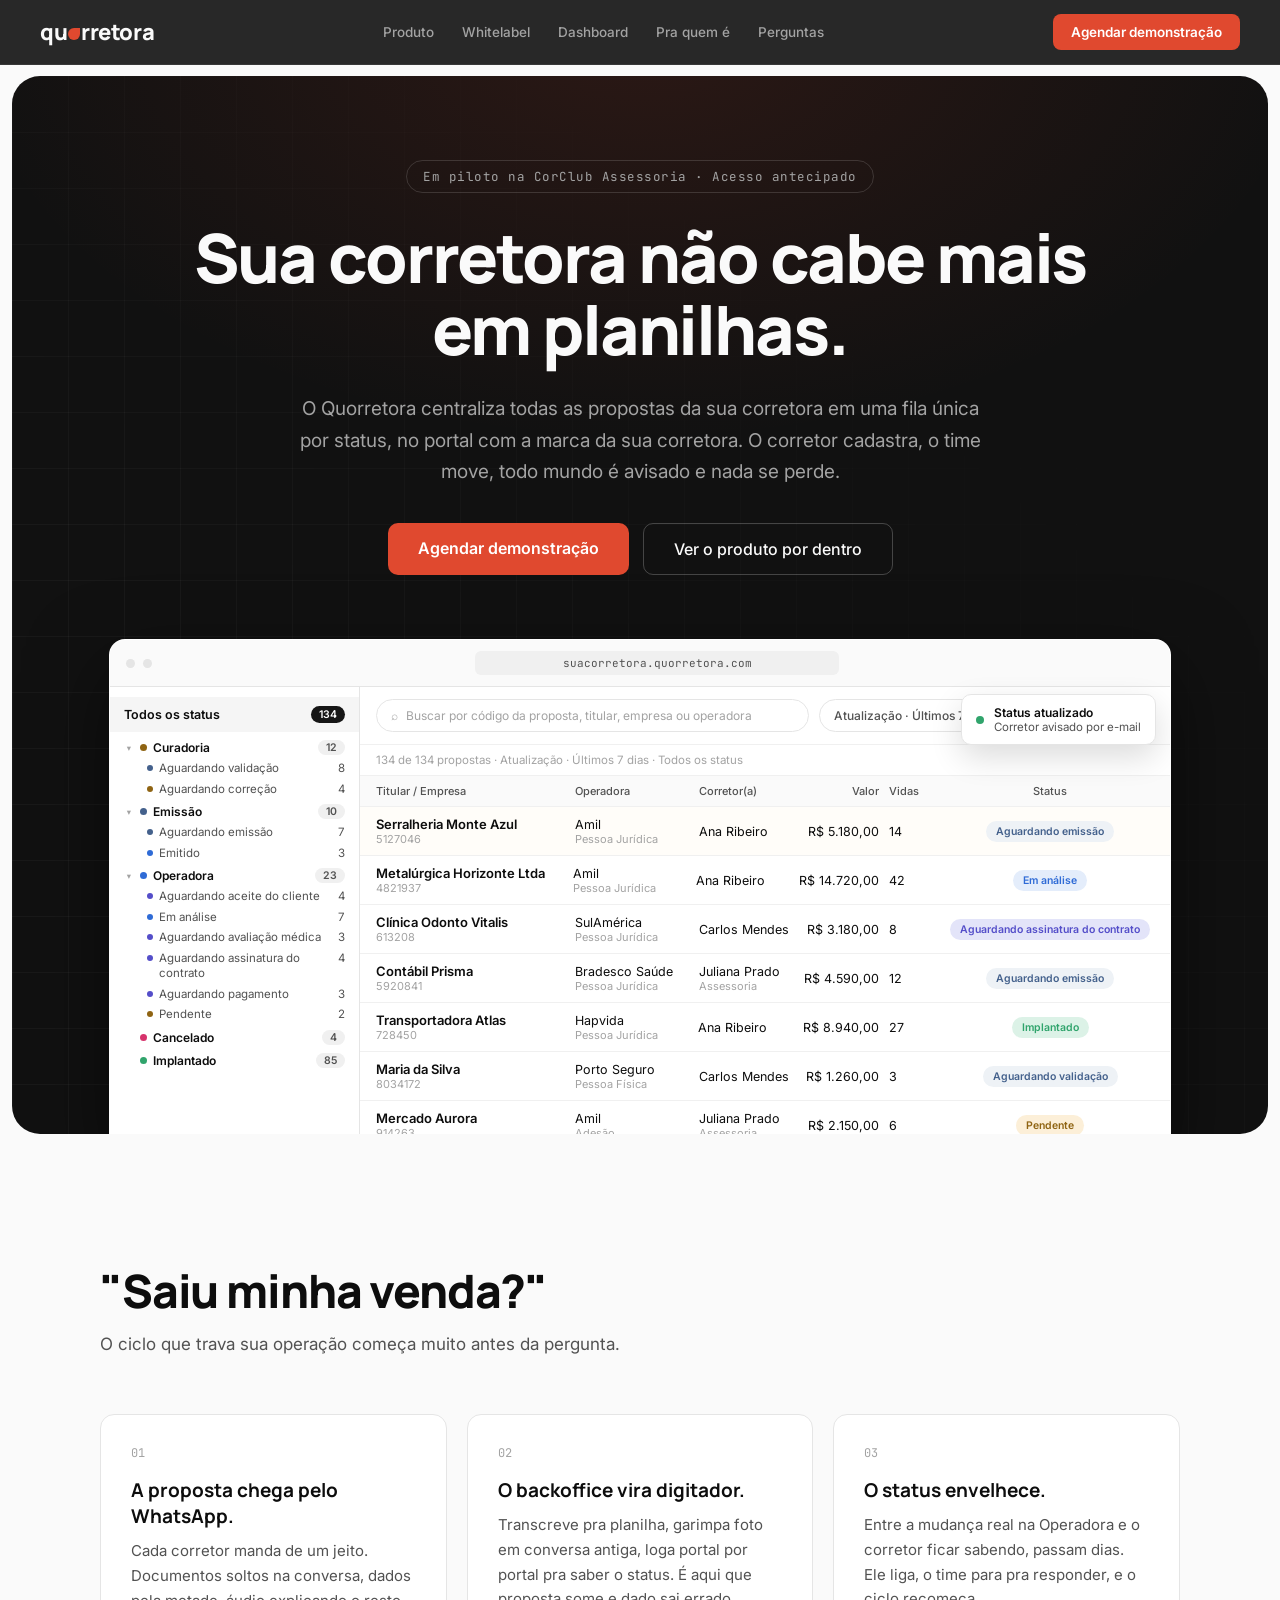
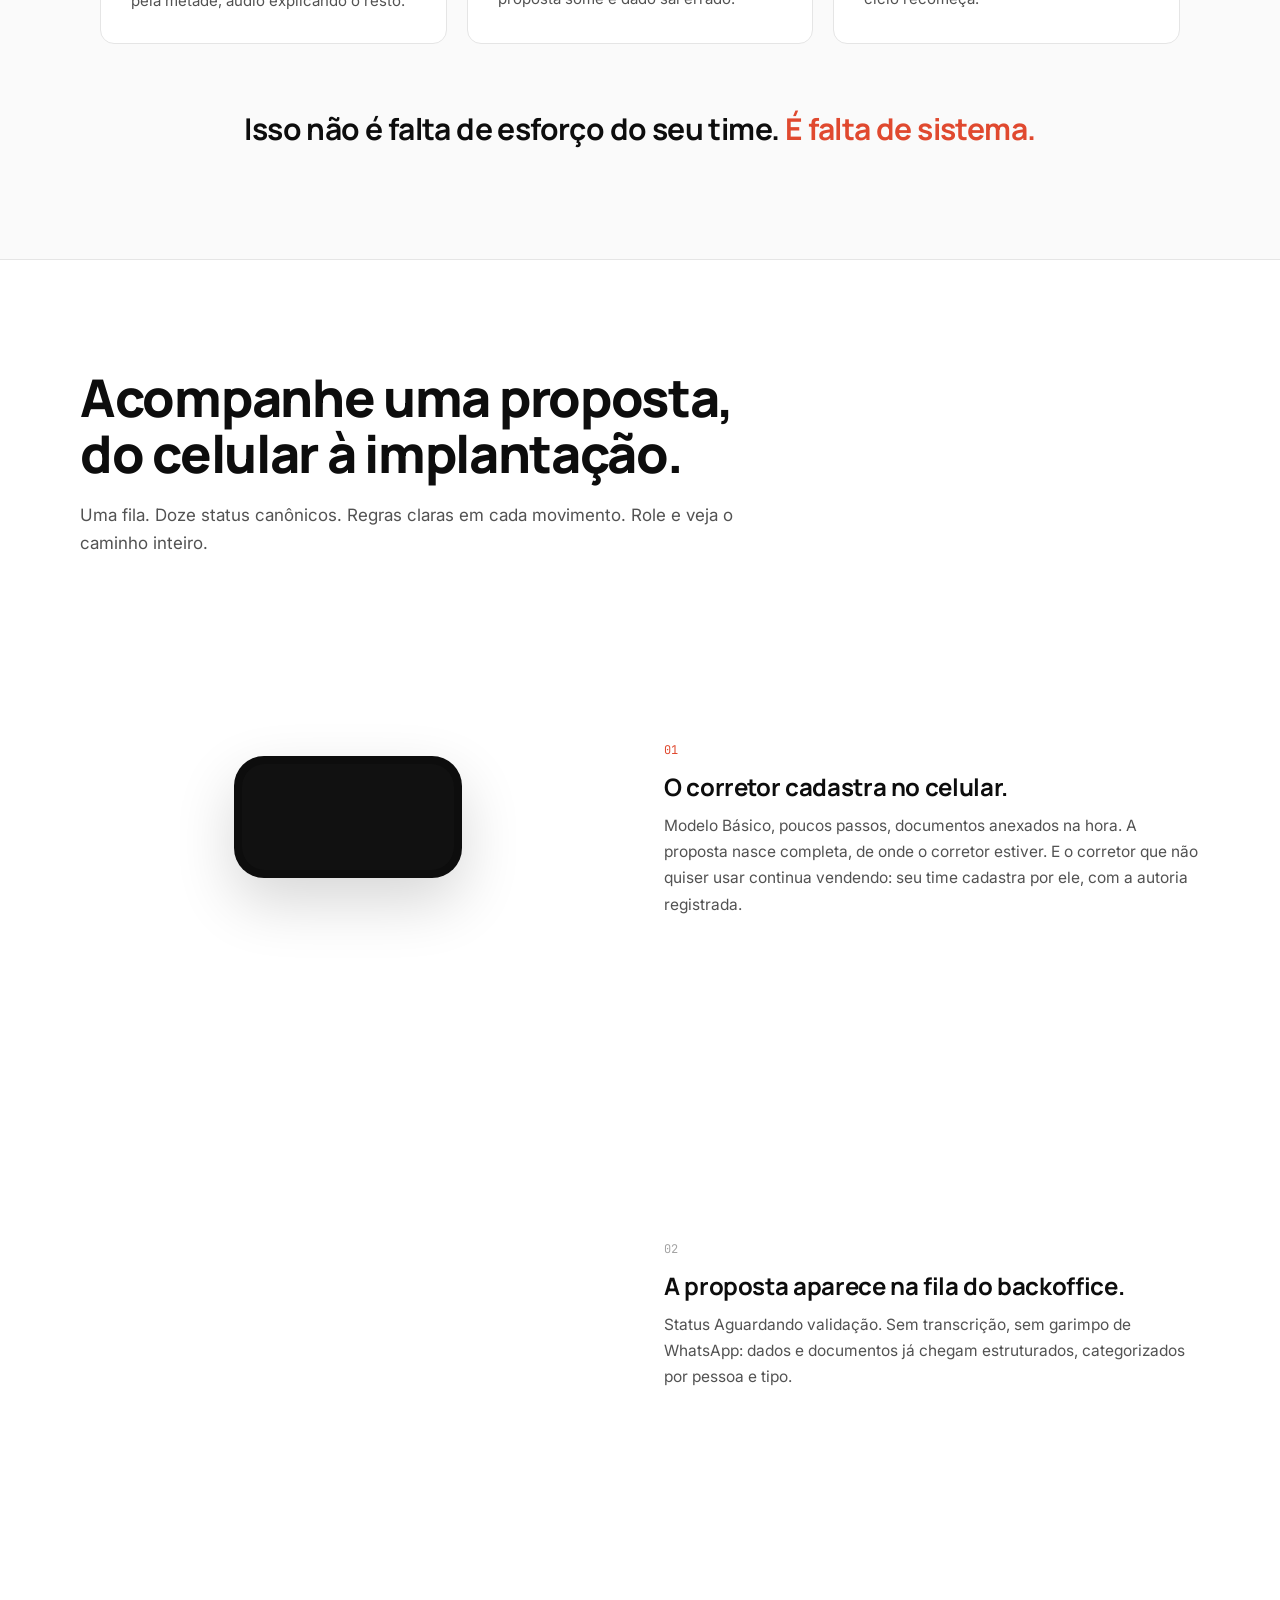
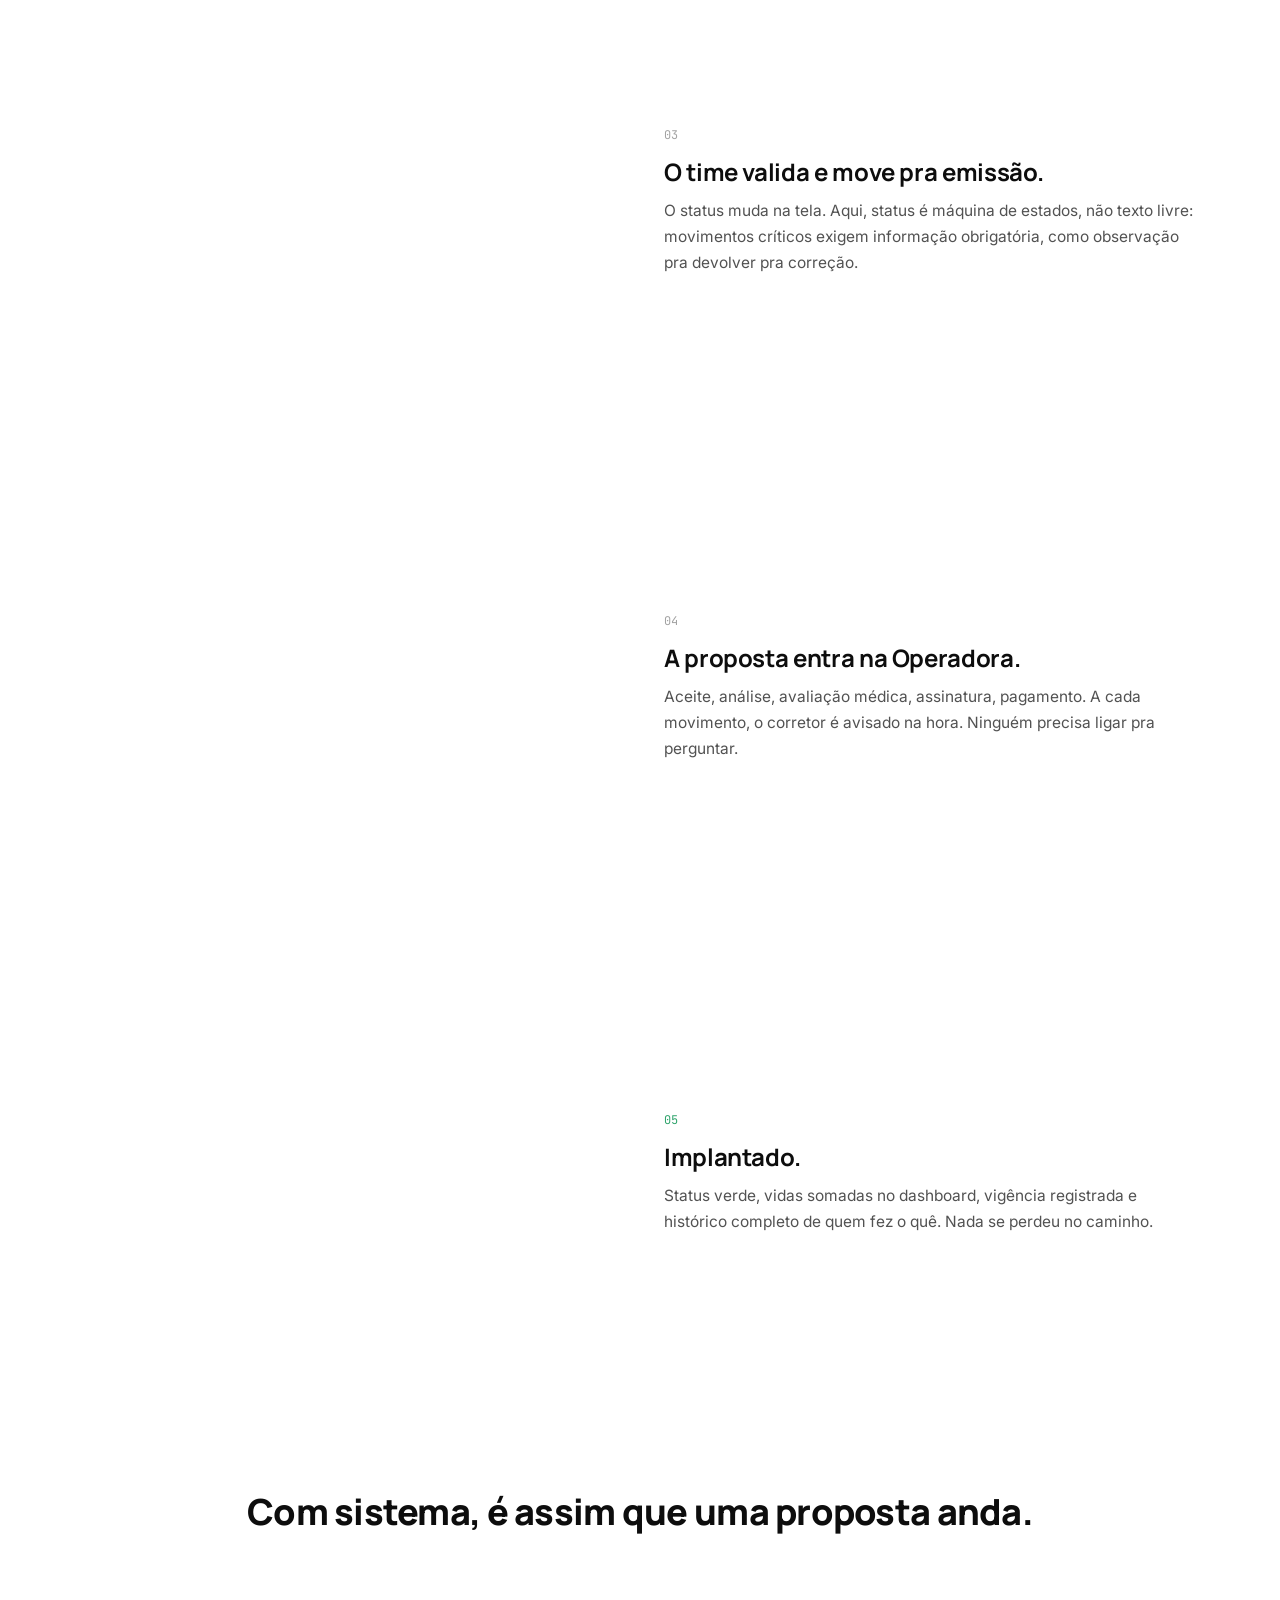
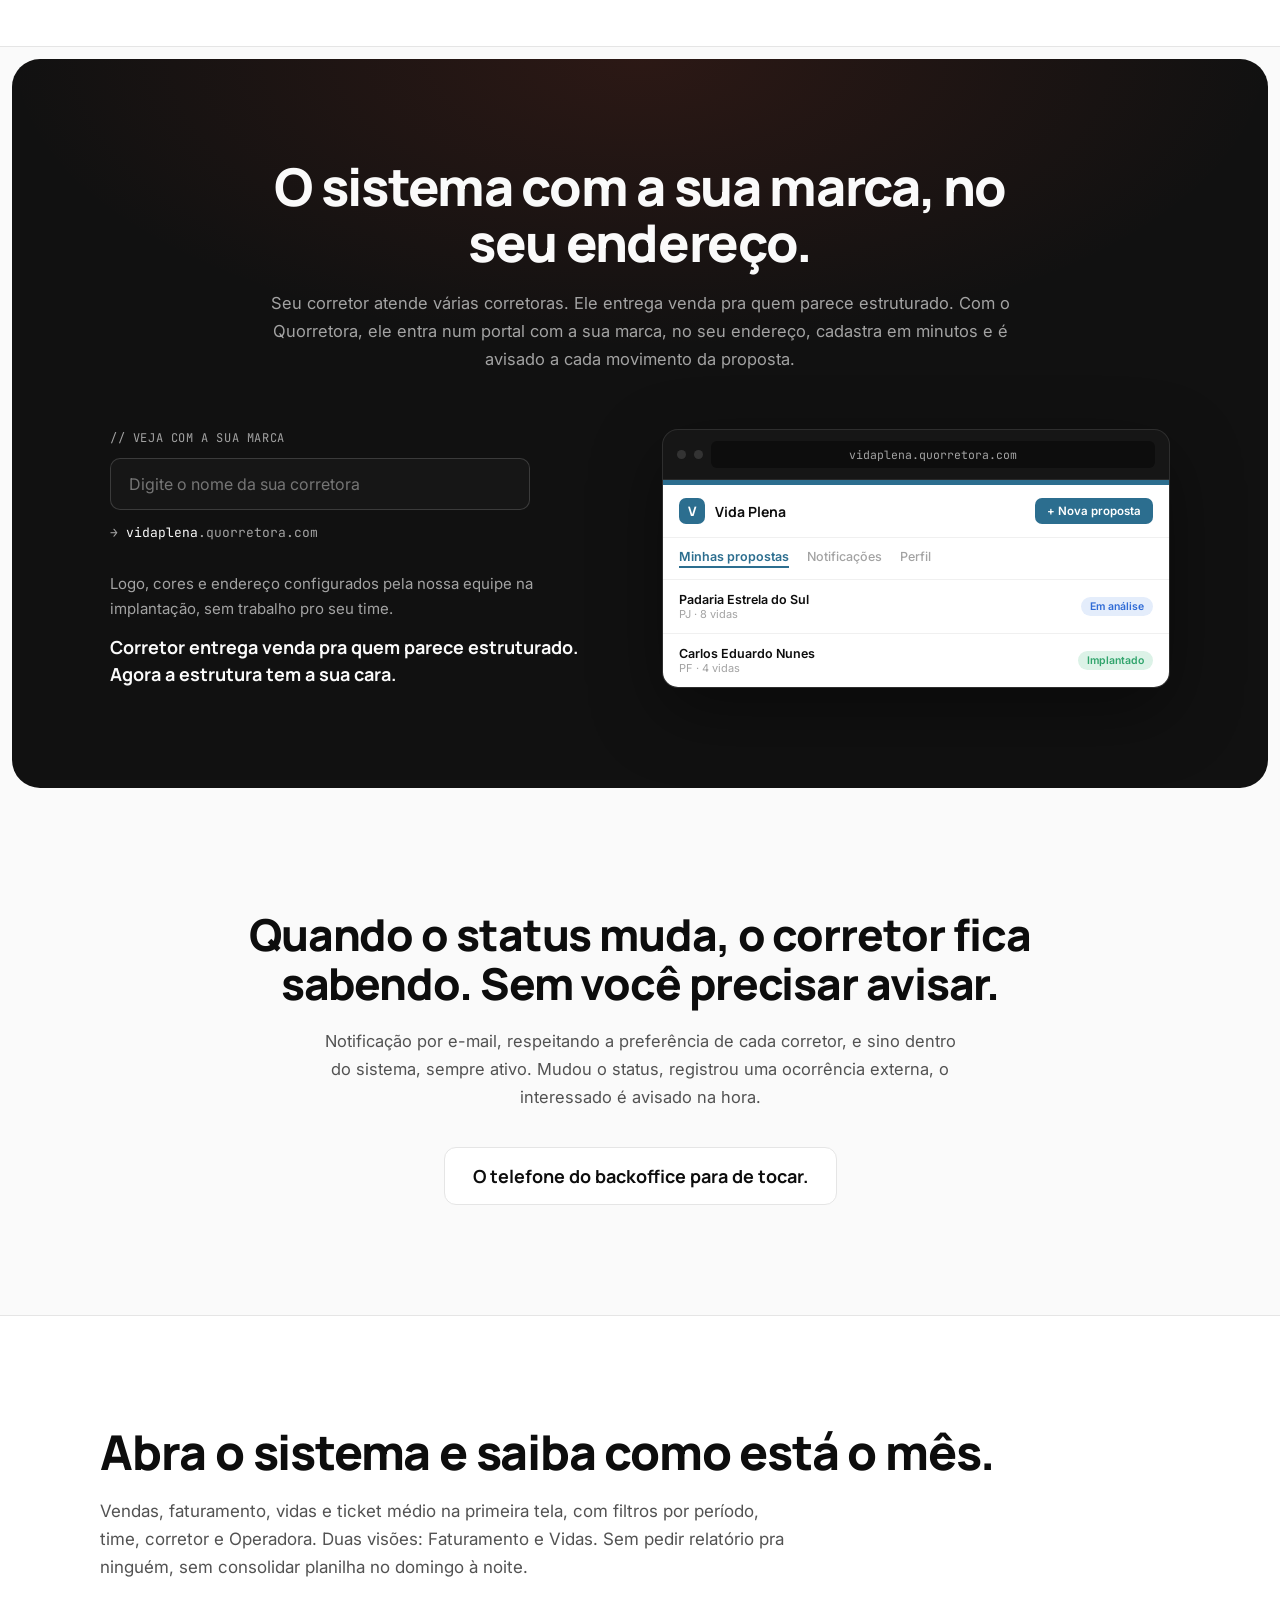
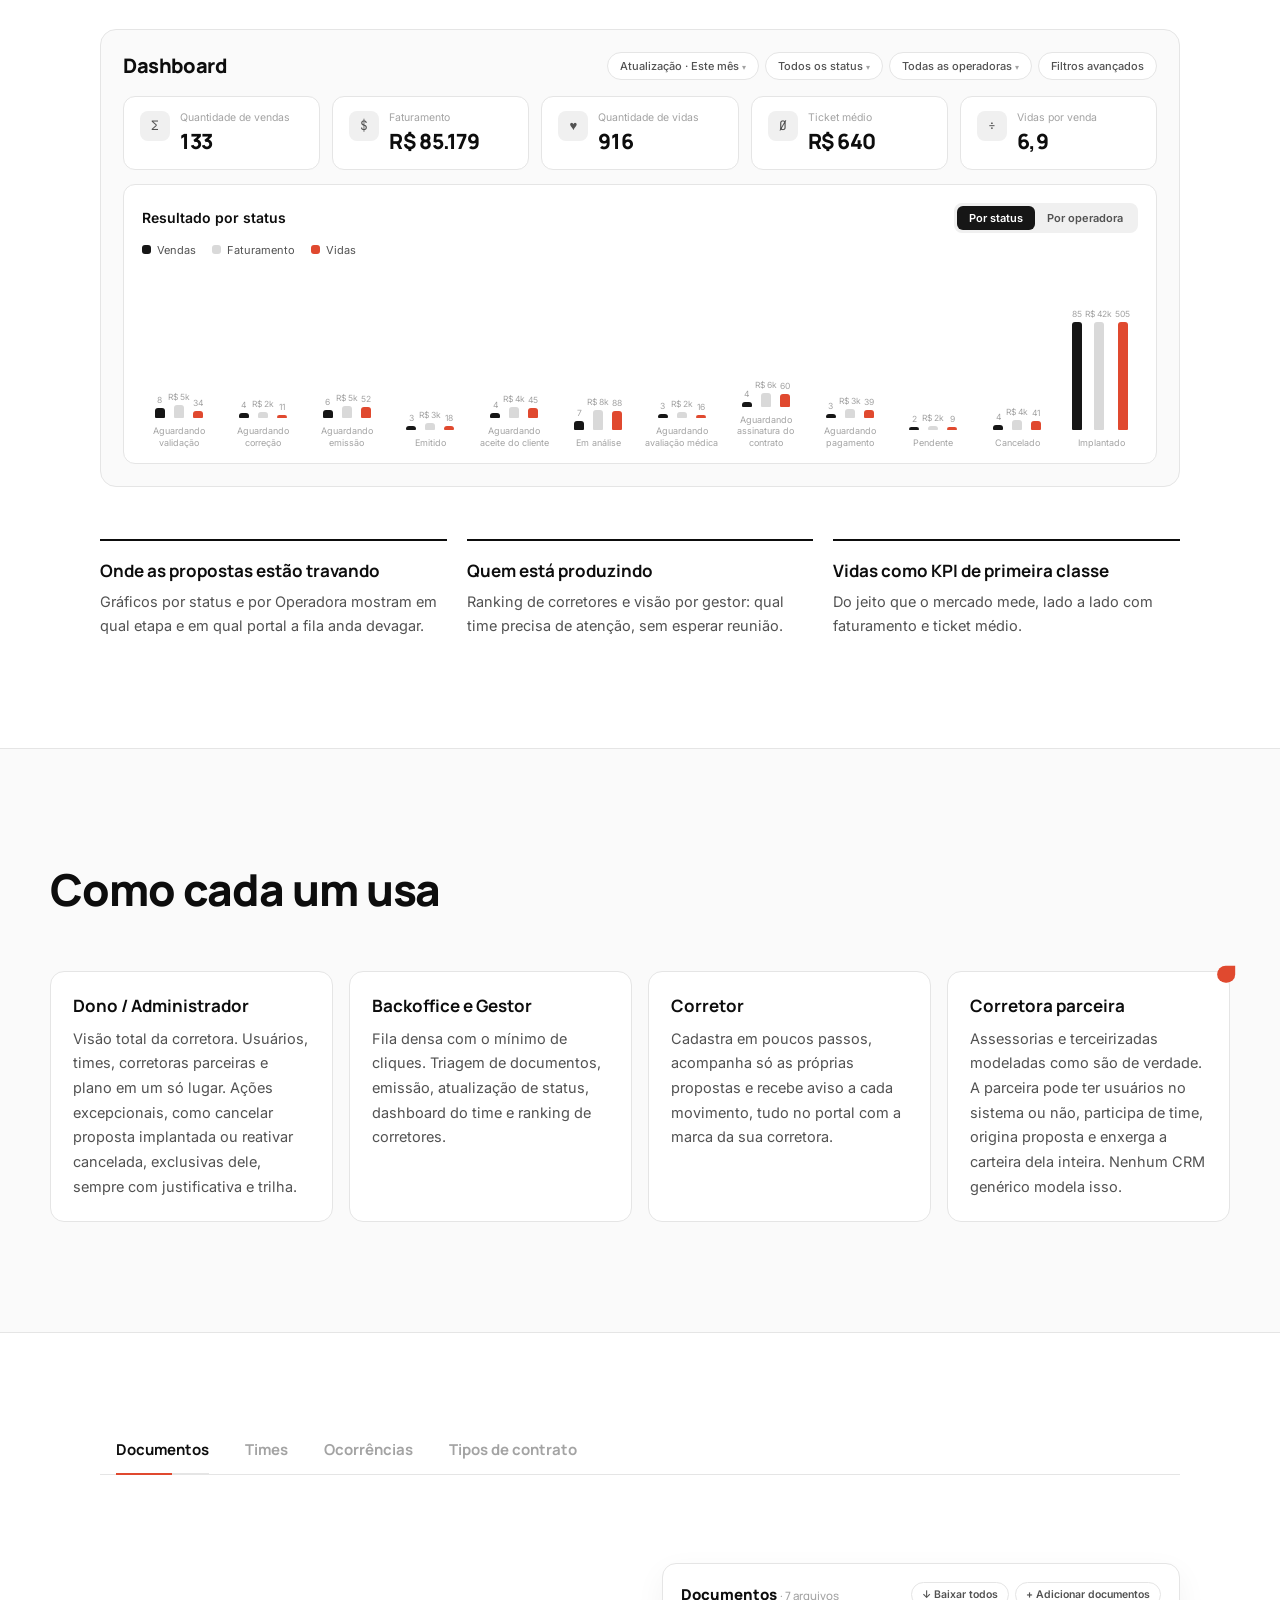
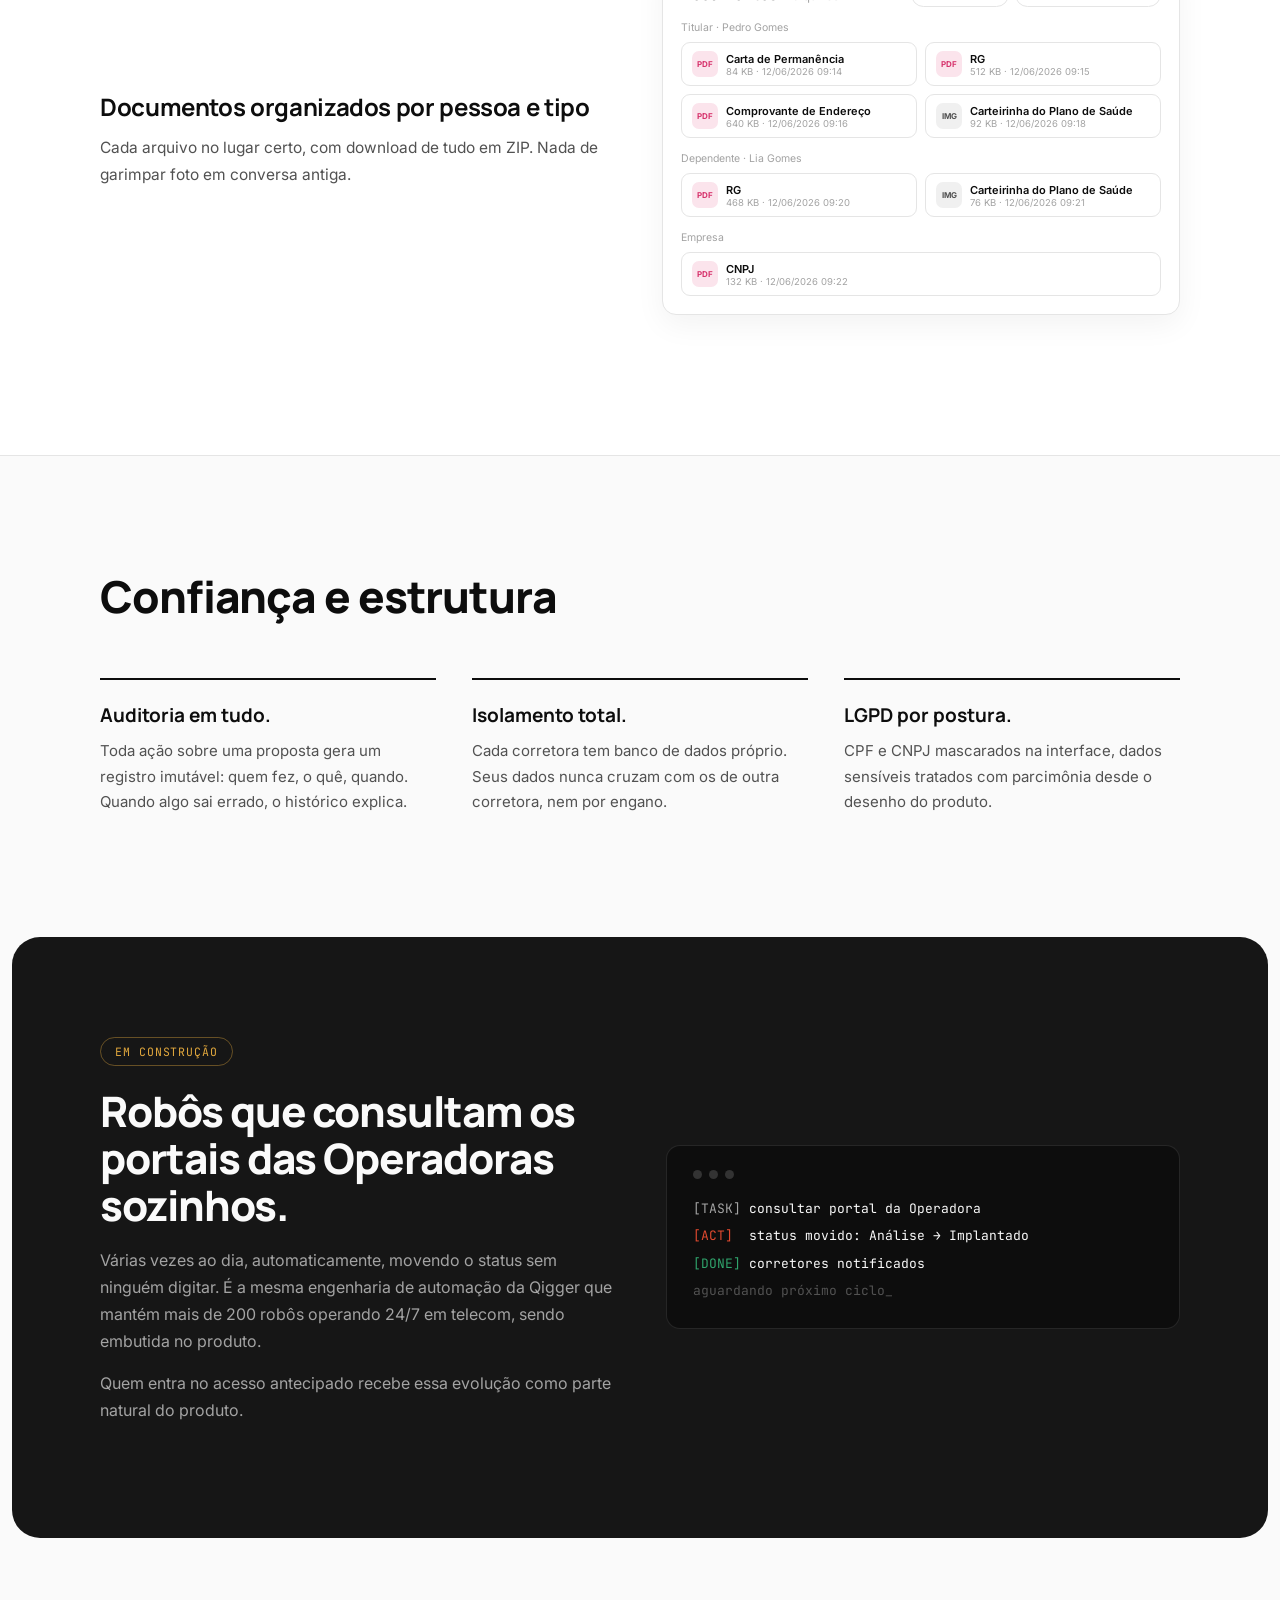
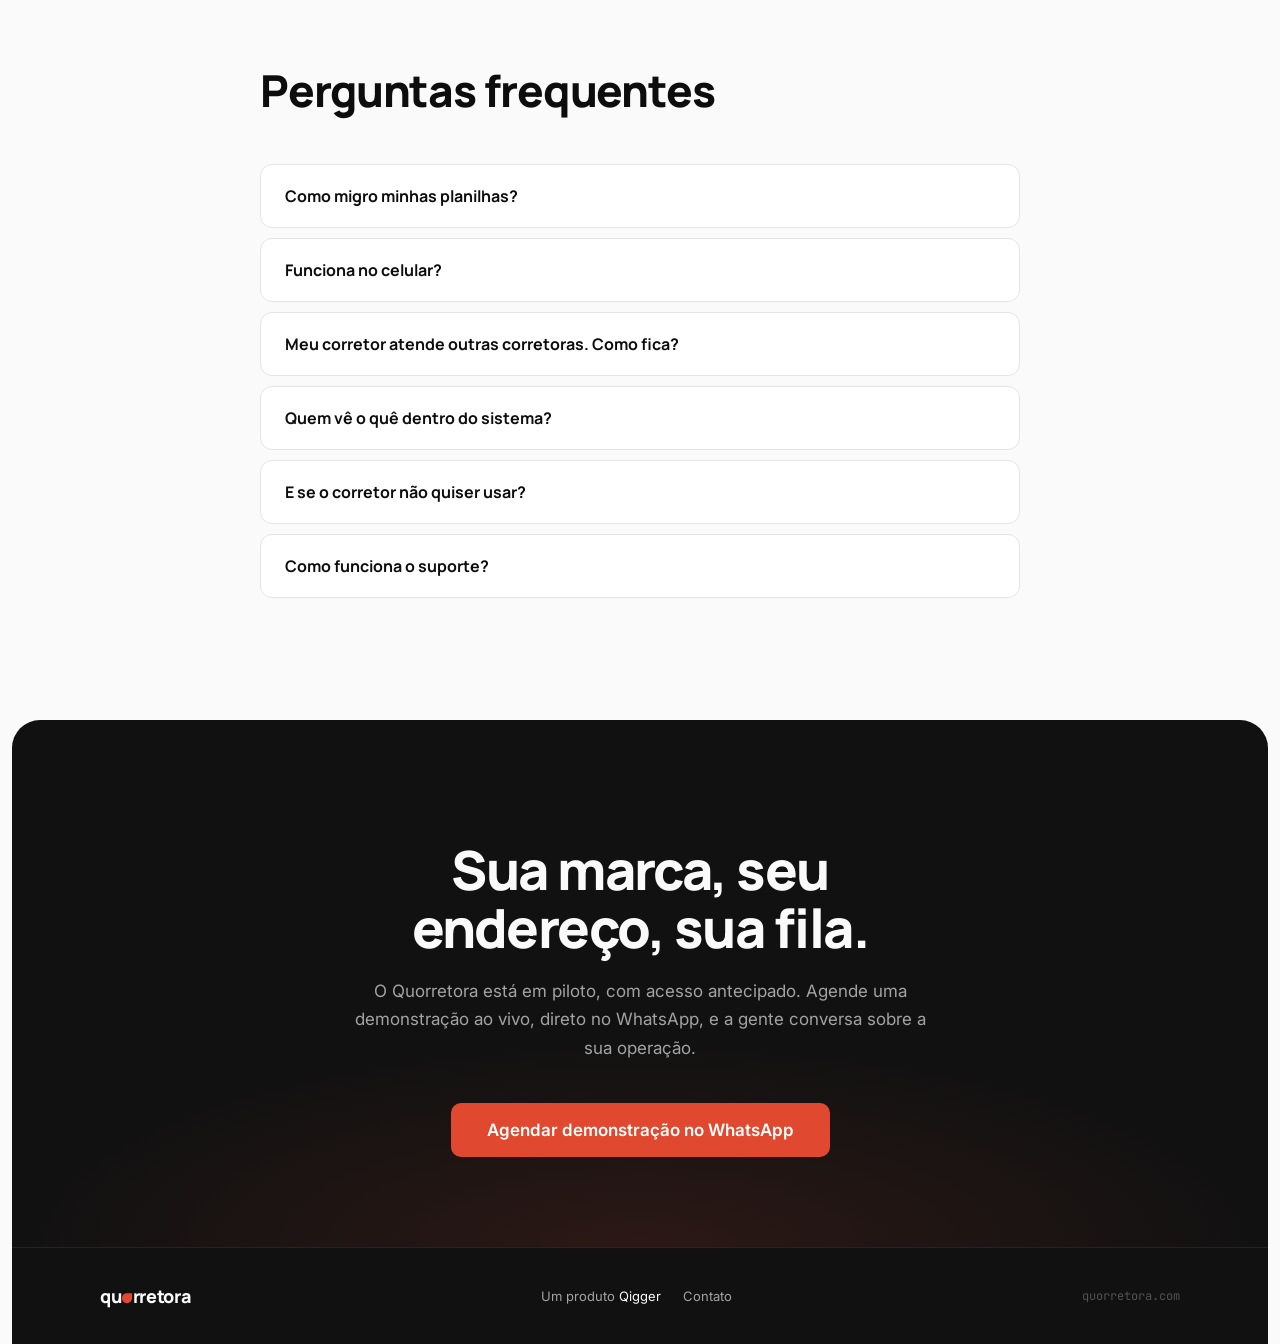
==== index.html @ 1a6f47e3 "Add landing page structure and favicon" ====
<!DOCTYPE html>
<html lang="pt-BR">
<head>
<meta charset="utf-8">
<meta name="viewport" content="width=device-width, initial-scale=1">
<title>Quorretora · CRM para corretoras de planos de saúde e odontológicos</title>
<meta name="description" content="Toda proposta da sua corretora em uma fila única por status, no portal com a marca da sua corretora. Em piloto, com acesso antecipado.">
<link rel="icon" type="image/svg+xml" href="favicon.svg">
<link rel="preconnect" href="https://fonts.googleapis.com">
<link rel="preconnect" href="https://fonts.gstatic.com" crossorigin>
<link href="https://fonts.googleapis.com/css2?family=Manrope:wght@600;700;800&family=Inter:wght@400;500;600&family=JetBrains+Mono:wght@400;500&display=swap" rel="stylesheet">
<style>
html{scroll-behavior:smooth}
body{margin:0;background:#FAFAFA;color:#0D0D0D;font-family:Inter,system-ui,sans-serif;-webkit-font-smoothing:antialiased}
a{color:#0D0D0D;text-decoration:none}
a:hover{color:#E0492F}
details summary::-webkit-details-marker{display:none}
input{font-family:Inter,system-ui,sans-serif}
button{font-family:inherit}

/* Estados de hover/focus (equivalentes aos style-hover do design) */
.logo-a,.logo-a:hover{color:#FAFAFA}
.nav-a{color:#A3A3A3}
.nav-a:hover{color:#FAFAFA}
.btn-solid{background:#E0492F;color:#fff;transition:background .15s ease,transform .15s ease}
.btn-solid:hover{background:#c93d26;color:#fff}
.btn-sm:hover{transform:translateY(-1px)}
.btn-lg:hover{transform:translateY(-2px)}
.btn-solid:active{transform:translateY(0)}
.btn-ghost{border:1px solid rgba(255,255,255,.22);color:#FAFAFA;transition:border-color .15s ease}
.btn-ghost:hover{border-color:rgba(255,255,255,.55);color:#FAFAFA}
.card-hover{transition:transform .2s ease,box-shadow .2s ease}
.card-hover:hover{transform:translateY(-3px);box-shadow:0 12px 32px rgba(0,0,0,.07)}
.link-brand{color:#FAFAFA}
.link-brand:hover{color:#E0492F}
.link-muted{color:#A3A3A3}
.link-muted:hover{color:#FAFAFA}
#wl-input{width:100%;max-width:420px;box-sizing:border-box;background:#161616;border:1px solid rgba(255,255,255,.16);border-radius:10px;color:#FAFAFA;font-size:16px;padding:15px 18px;outline:none;transition:border-color .2s ease}
#wl-input:focus{border-color:#E0492F}

/* Abas de capacidades */
.cap-tab{position:relative;background:none;border:none;cursor:pointer;margin:0;font-family:Manrope,sans-serif;font-weight:700;font-size:15px;padding:10px 16px 14px;color:#A3A3A3;transition:color .2s ease}
.cap-tab.active{color:#0D0D0D}
.cap-track{position:absolute;left:16px;right:16px;bottom:-1px;height:2px;background:transparent;display:block}
.cap-tab.active .cap-track{background:#E5E5E5}
.cap-fill{display:block;height:100%;background:#E0492F;width:0}

@keyframes cellmorph{0%{border-radius:62% 0 30% 55%;transform:scale(.9)}22%{border-radius:34% 0 62% 38%}48%{border-radius:56% 0 38% 60%}74%{border-radius:40% 0 54% 42%}100%{border-radius:48% 0 48% 48%;transform:scale(1)}}
@keyframes termline{from{opacity:0;transform:translateY(4px)}to{opacity:1;transform:none}}
@keyframes blink{0%,100%{opacity:1}50%{opacity:0}}
@media(max-width:840px){#site-nav{display:none!important}}
@media(max-width:640px){#kin-line{min-height:2.25em!important}}
@media(max-width:760px){#hero-tree{display:none!important}#hero-mock{grid-template-columns:1fr!important}[data-mh]{display:none!important}[data-hrow]{grid-template-columns:1.5fr 1fr auto!important}}
@media(max-width:1080px){#persona-grid{grid-template-columns:repeat(2,1fr)!important}}
@media(max-width:600px){#persona-grid{grid-template-columns:1fr!important}}
@media(prefers-reduced-motion:reduce){*,*::before,*::after{animation:none!important;transition:none!important}}
</style>
</head>
<body>

<header style="position:fixed;top:0;left:0;right:0;z-index:60;background:rgba(22,22,22,.92);backdrop-filter:blur(10px);border-bottom:1px solid rgba(255,255,255,.07)">
  <div style="max-width:1200px;margin:0 auto;padding:0 24px;height:64px;display:flex;align-items:center;justify-content:space-between;gap:16px">
    <a href="#top" class="logo-a" style="display:flex;align-items:baseline;font-family:Manrope,sans-serif;font-weight:800;font-size:22px;letter-spacing:-0.02em">qu<span style="display:inline-block;width:.56em;height:.56em;background:#E0492F;border-radius:48% 0 48% 48%;margin:0 .04em;transform:translateY(.01em);animation:cellmorph 1.6s cubic-bezier(.6,.05,.2,1) both"></span>rretora</a>
    <nav id="site-nav" style="display:flex;gap:28px;font-size:13.5px;font-weight:500">
      <a href="#produto" class="nav-a">Produto</a>
      <a href="#whitelabel" class="nav-a">Whitelabel</a>
      <a href="#dashboard" class="nav-a">Dashboard</a>
      <a href="#pra-quem" class="nav-a">Pra quem é</a>
      <a href="#faq" class="nav-a">Perguntas</a>
    </nav>
    <a href="#" target="_blank" rel="noopener" class="wa-link btn-solid btn-sm" style="font-size:13.5px;font-weight:600;padding:10px 18px;border-radius:8px;white-space:nowrap">Agendar demonstração</a>
  </div>
</header>

<!-- ===== 1 · HERO VIVO ===== -->
<div id="top" style="background:#FAFAFA;padding:76px 12px 12px">
<section style="position:relative;background:#111111;color:#FAFAFA;overflow:hidden;border-radius:28px;max-width:1400px;margin:0 auto;padding:84px 24px 0">
  <div style="position:absolute;inset:0;background:radial-gradient(ellipse 75% 55% at 50% -5%, rgba(224,73,47,.13), transparent 72%)"></div>
  <div style="position:absolute;inset:0;background-image:linear-gradient(rgba(255,255,255,.04) 1px, transparent 1px),linear-gradient(90deg, rgba(255,255,255,.04) 1px, transparent 1px);background-size:56px 56px;mask-image:linear-gradient(to top right, rgba(0,0,0,.9) 30%, transparent 78%);-webkit-mask-image:linear-gradient(to top right, rgba(0,0,0,.9) 30%, transparent 78%)"></div>
  <div style="position:relative;max-width:1080px;margin:0 auto;display:flex;flex-direction:column;align-items:center;text-align:center">
    <div style="font-family:'JetBrains Mono',monospace;font-size:12.5px;letter-spacing:.04em;color:#A3A3A3;border:1px solid rgba(255,255,255,.14);border-radius:999px;padding:7px 16px;margin-bottom:28px">Em piloto na CorClub Assessoria · Acesso antecipado</div>
    <h1 style="font-family:Manrope,sans-serif;font-weight:800;font-size:clamp(32px,5.6vw,68px);line-height:1.06;letter-spacing:-0.03em;margin:0;max-width:960px">Sua corretora não cabe mais<span id="kin-line" style="display:block;min-height:1.12em"><span id="kin-word" style="display:inline-block;opacity:1;transform:translateY(0);transition:opacity .32s ease,transform .32s ease">em planilhas.</span></span></h1>
    <p style="font-size:clamp(16px,2vw,19px);line-height:1.65;color:#A3A3A3;max-width:700px;margin:24px 0 36px">O Quorretora centraliza todas as propostas da sua corretora em uma fila única por status, no portal com a marca da sua corretora. O corretor cadastra, o time move, todo mundo é avisado e nada se perde.</p>
    <div style="display:flex;gap:14px;flex-wrap:wrap;justify-content:center">
      <a href="#" target="_blank" rel="noopener" class="wa-link btn-solid btn-lg" style="font-weight:600;font-size:16px;padding:15px 30px;border-radius:10px">Agendar demonstração</a>
      <a href="#produto" class="btn-ghost" style="font-weight:500;font-size:16px;padding:15px 30px;border-radius:10px">Ver o produto por dentro</a>
    </div>
    <!-- fila animada -->
    <div aria-hidden="true" style="position:relative;width:100%;max-width:1060px;margin:64px auto -16px;background:#FFFFFF;color:#0D0D0D;border:1px solid rgba(255,255,255,.12);border-radius:16px 16px 0 0;box-shadow:0 30px 80px rgba(0,0,0,.5);overflow:hidden;text-align:left">
      <div style="display:flex;align-items:center;gap:8px;padding:11px 16px;border-bottom:1px solid #E5E5E5;background:#FAFAFA">
        <span style="width:9px;height:9px;border-radius:50%;background:#E5E5E5"></span><span style="width:9px;height:9px;border-radius:50%;background:#E5E5E5"></span>
        <span style="flex:1;max-width:340px;margin:0 auto;background:#F0F0F0;border-radius:6px;padding:5px 12px;font-family:'JetBrains Mono',monospace;font-size:11px;color:#525252;text-align:center">suacorretora.quorretora.com</span>
      </div>
      <div id="hero-mock" style="display:grid;grid-template-columns:clamp(190px,25%,250px) 1fr">
        <div id="hero-tree" style="border-right:1px solid #E5E5E5;background:#FFFFFF;padding:10px 0 16px">
          <div style="display:flex;align-items:center;justify-content:space-between;gap:8px;padding:9px 14px;margin-bottom:4px;background:#F5F5F5;font-size:12.5px;font-weight:600"><span>Todos os status</span><span class="js-todas" style="background:#161616;color:#fff;border-radius:999px;font-size:10.5px;font-weight:600;padding:2px 8px">133</span></div>
          <div style="display:flex;align-items:center;justify-content:space-between;gap:8px;padding:4px 14px;font-size:12px;font-weight:600"><span style="display:flex;align-items:center;gap:6px;min-width:0"><span style="width:10px;flex:none;text-align:center;color:#A3A3A3;font-size:8.5px">▾</span><span style="width:7px;height:7px;border-radius:50%;background:#8F6413;flex:none"></span>Curadoria</span><span id="ct-cur" style="background:#F0F0F0;border-radius:999px;padding:1px 8px;font-size:10.5px;font-weight:600;color:#525252;flex:none">12</span></div>
          <div style="display:flex;align-items:flex-start;justify-content:space-between;gap:8px;padding:2px 14px 3px 37px;font-size:11.5px;color:#525252;line-height:1.35"><span style="display:flex;align-items:flex-start;gap:6px;min-width:0"><span style="width:6px;height:6px;border-radius:50%;background:#44618C;flex:none;margin-top:4px"></span><span>Aguardando validação</span></span><span id="ct-val">8</span></div>
          <div style="display:flex;align-items:flex-start;justify-content:space-between;gap:8px;padding:2px 14px 3px 37px;font-size:11.5px;color:#525252;line-height:1.35"><span style="display:flex;align-items:flex-start;gap:6px;min-width:0"><span style="width:6px;height:6px;border-radius:50%;background:#8F6413;flex:none;margin-top:4px"></span><span>Aguardando correção</span></span><span>4</span></div>
          <div style="display:flex;align-items:center;justify-content:space-between;gap:8px;padding:4px 14px;font-size:12px;font-weight:600"><span style="display:flex;align-items:center;gap:6px;min-width:0"><span style="width:10px;flex:none;text-align:center;color:#A3A3A3;font-size:8.5px">▾</span><span style="width:7px;height:7px;border-radius:50%;background:#44618C;flex:none"></span>Emissão</span><span id="ct-emi" style="background:#F0F0F0;border-radius:999px;padding:1px 8px;font-size:10.5px;font-weight:600;color:#525252;flex:none">9</span></div>
          <div style="display:flex;align-items:flex-start;justify-content:space-between;gap:8px;padding:2px 14px 3px 37px;font-size:11.5px;color:#525252;line-height:1.35"><span style="display:flex;align-items:flex-start;gap:6px;min-width:0"><span style="width:6px;height:6px;border-radius:50%;background:#44618C;flex:none;margin-top:4px"></span><span>Aguardando emissão</span></span><span id="ct-agemi">6</span></div>
          <div style="display:flex;align-items:flex-start;justify-content:space-between;gap:8px;padding:2px 14px 3px 37px;font-size:11.5px;color:#525252;line-height:1.35"><span style="display:flex;align-items:flex-start;gap:6px;min-width:0"><span style="width:6px;height:6px;border-radius:50%;background:#2F6BD6;flex:none;margin-top:4px"></span><span>Emitido</span></span><span id="ct-emit">3</span></div>
          <div style="display:flex;align-items:center;justify-content:space-between;gap:8px;padding:4px 14px;font-size:12px;font-weight:600"><span style="display:flex;align-items:center;gap:6px;min-width:0"><span style="width:10px;flex:none;text-align:center;color:#A3A3A3;font-size:8.5px">▾</span><span style="width:7px;height:7px;border-radius:50%;background:#2F6BD6;flex:none"></span>Operadora</span><span id="ct-op" style="background:#F0F0F0;border-radius:999px;padding:1px 8px;font-size:10.5px;font-weight:600;color:#525252;flex:none">23</span></div>
          <div style="display:flex;align-items:flex-start;justify-content:space-between;gap:8px;padding:2px 14px 3px 37px;font-size:11.5px;color:#525252;line-height:1.35"><span style="display:flex;align-items:flex-start;gap:6px;min-width:0"><span style="width:6px;height:6px;border-radius:50%;background:#544EC9;flex:none;margin-top:4px"></span><span>Aguardando aceite do cliente</span></span><span>4</span></div>
          <div style="display:flex;align-items:flex-start;justify-content:space-between;gap:8px;padding:2px 14px 3px 37px;font-size:11.5px;color:#525252;line-height:1.35"><span style="display:flex;align-items:flex-start;gap:6px;min-width:0"><span style="width:6px;height:6px;border-radius:50%;background:#2F6BD6;flex:none;margin-top:4px"></span><span>Em análise</span></span><span id="ct-anl">7</span></div>
          <div style="display:flex;align-items:flex-start;justify-content:space-between;gap:8px;padding:2px 14px 3px 37px;font-size:11.5px;color:#525252;line-height:1.35"><span style="display:flex;align-items:flex-start;gap:6px;min-width:0"><span style="width:6px;height:6px;border-radius:50%;background:#544EC9;flex:none;margin-top:4px"></span><span>Aguardando avaliação médica</span></span><span>3</span></div>
          <div style="display:flex;align-items:flex-start;justify-content:space-between;gap:8px;padding:2px 14px 3px 37px;font-size:11.5px;color:#525252;line-height:1.35"><span style="display:flex;align-items:flex-start;gap:6px;min-width:0"><span style="width:6px;height:6px;border-radius:50%;background:#544EC9;flex:none;margin-top:4px"></span><span>Aguardando assinatura do contrato</span></span><span>4</span></div>
          <div style="display:flex;align-items:flex-start;justify-content:space-between;gap:8px;padding:2px 14px 3px 37px;font-size:11.5px;color:#525252;line-height:1.35"><span style="display:flex;align-items:flex-start;gap:6px;min-width:0"><span style="width:6px;height:6px;border-radius:50%;background:#544EC9;flex:none;margin-top:4px"></span><span>Aguardando pagamento</span></span><span>3</span></div>
          <div style="display:flex;align-items:flex-start;justify-content:space-between;gap:8px;padding:2px 14px 3px 37px;font-size:11.5px;color:#525252;line-height:1.35"><span style="display:flex;align-items:flex-start;gap:6px;min-width:0"><span style="width:6px;height:6px;border-radius:50%;background:#8F6413;flex:none;margin-top:4px"></span><span>Pendente</span></span><span>2</span></div>
          <div style="display:flex;align-items:center;justify-content:space-between;gap:8px;padding:4px 14px;font-size:12px;font-weight:600"><span style="display:flex;align-items:center;gap:6px;min-width:0"><span style="width:10px;flex:none"></span><span style="width:7px;height:7px;border-radius:50%;background:#D6336C;flex:none"></span>Cancelado</span><span style="background:#F0F0F0;border-radius:999px;padding:1px 8px;font-size:10.5px;font-weight:600;color:#525252;flex:none">4</span></div>
          <div style="display:flex;align-items:center;justify-content:space-between;gap:8px;padding:4px 14px;font-size:12px;font-weight:600"><span id="impl-label" style="display:flex;align-items:center;gap:6px;min-width:0;color:#0D0D0D;font-weight:600;transition:color .4s ease"><span style="width:10px;flex:none"></span><span style="width:7px;height:7px;border-radius:50%;background:#30A46C;flex:none"></span>Implantado</span><span id="impl-count" style="background:#F0F0F0;border-radius:999px;padding:1px 8px;font-size:10.5px;font-weight:600;flex:none;color:#525252;transition:color .4s ease">85</span></div>
        </div>
        <div style="min-width:0">
          <div style="display:flex;gap:10px;align-items:center;padding:12px 16px;border-bottom:1px solid #F0F0F0">
            <div style="flex:1;display:flex;align-items:center;gap:8px;background:#FFFFFF;border:1px solid #E5E5E5;border-radius:999px;padding:8px 14px;color:#A3A3A3;font-size:12px;min-width:0"><span style="flex:none">⌕</span><span style="white-space:nowrap;overflow:hidden;text-overflow:ellipsis">Buscar por código da proposta, titular, empresa ou operadora</span></div>
            <span data-mh style="border:1px solid #E5E5E5;border-radius:999px;padding:8px 14px;font-size:12px;font-weight:500;color:#525252;white-space:nowrap;flex:none">Atualização · Últimos 7 dias <span style="font-size:9px;color:#A3A3A3">▾</span></span>
            <span style="border:1px solid #E5E5E5;border-radius:999px;padding:8px 14px;font-size:12px;font-weight:500;color:#525252;white-space:nowrap;flex:none">Filtros avançados</span>
          </div>
          <div style="padding:8px 16px;border-bottom:1px solid #F0F0F0;font-size:11.5px;color:#A3A3A3"><span class="js-todas">133</span> de <span class="js-todas">133</span> propostas · Atualização · Últimos 7 dias · Todos os status</div>
          <div data-hrow style="display:grid;grid-template-columns:2fr 1.2fr 1fr .8fr .5fr 208px;gap:10px;align-items:center;padding:8px 16px;border-bottom:1px solid #F0F0F0;background:#FAFAFA;font-size:11px;font-weight:500;color:#525252"><span>Titular / Empresa</span><span>Operadora</span><span data-mh>Corretor(a)</span><span data-mh style="justify-self:end">Valor</span><span data-mh>Vidas</span><span style="justify-self:center">Status</span></div>
          <div id="hero-row" style="opacity:0;transform:translateY(-14px);transition:opacity .5s ease,transform .5s ease">
            <div data-hrow style="display:grid;grid-template-columns:2fr 1.2fr 1fr .8fr .5fr 208px;gap:10px;align-items:center;padding:9px 16px;border-bottom:1px solid #F0F0F0;background:#FFFDF9">
              <div style="min-width:0"><div id="hs-name" style="font-weight:600;font-size:13px;white-space:nowrap;overflow:hidden;text-overflow:ellipsis">Serralheria Monte Azul</div><div id="hs-code" style="font-size:11px;color:#A3A3A3">5127046</div></div>
              <div style="min-width:0"><div id="hs-op" style="font-size:12.5px;white-space:nowrap;overflow:hidden;text-overflow:ellipsis">Amil</div><div id="hs-tipo" style="font-size:11px;color:#A3A3A3">Pessoa Jurídica</div></div>
              <div data-mh id="hs-cor" style="min-width:0;font-size:12.5px;white-space:nowrap;overflow:hidden;text-overflow:ellipsis">Ana Ribeiro</div>
              <div data-mh id="hs-valor" style="font-size:12.5px;white-space:nowrap;justify-self:end">R$ 5.180,00</div>
              <div data-mh id="hs-vidas" style="font-size:12.5px">14</div>
              <span id="hero-pill" style="justify-self:center;font-size:10.5px;font-weight:600;padding:4px 10px;border-radius:999px;white-space:nowrap;flex:none;transition:background .45s ease,color .45s ease;background:#EEF2F6;color:#44618C">Aguardando validação</span>
            </div>
          </div>
          <div data-hrow style="display:grid;grid-template-columns:2fr 1.2fr 1fr .8fr .5fr 208px;gap:10px;align-items:center;padding:9px 16px;border-bottom:1px solid #F0F0F0">
            <div style="min-width:0"><div style="font-weight:600;font-size:13px;white-space:nowrap;overflow:hidden;text-overflow:ellipsis">Metalúrgica Horizonte Ltda</div><div style="font-size:11px;color:#A3A3A3">4821937</div></div>
            <div style="min-width:0"><div style="font-size:12.5px;white-space:nowrap;overflow:hidden;text-overflow:ellipsis">Amil</div><div style="font-size:11px;color:#A3A3A3">Pessoa Jurídica</div></div>
            <div data-mh style="min-width:0;font-size:12.5px;white-space:nowrap;overflow:hidden;text-overflow:ellipsis">Ana Ribeiro</div>
            <div data-mh style="font-size:12.5px;white-space:nowrap;justify-self:end">R$ 14.720,00</div>
            <div data-mh style="font-size:12.5px">42</div>
            <span style="justify-self:center;font-size:10.5px;font-weight:600;padding:4px 10px;border-radius:999px;background:#E4EDFB;color:#2F6BD6;white-space:nowrap">Em análise</span>
          </div>
          <div data-hrow style="display:grid;grid-template-columns:2fr 1.2fr 1fr .8fr .5fr 208px;gap:10px;align-items:center;padding:9px 16px;border-bottom:1px solid #F0F0F0">
            <div style="min-width:0"><div style="font-weight:600;font-size:13px;white-space:nowrap;overflow:hidden;text-overflow:ellipsis">Clínica Odonto Vitalis</div><div style="font-size:11px;color:#A3A3A3">613208</div></div>
            <div style="min-width:0"><div style="font-size:12.5px;white-space:nowrap;overflow:hidden;text-overflow:ellipsis">SulAmérica</div><div style="font-size:11px;color:#A3A3A3">Pessoa Jurídica</div></div>
            <div data-mh style="min-width:0;font-size:12.5px;white-space:nowrap;overflow:hidden;text-overflow:ellipsis">Carlos Mendes</div>
            <div data-mh style="font-size:12.5px;white-space:nowrap;justify-self:end">R$ 3.180,00</div>
            <div data-mh style="font-size:12.5px">8</div>
            <span style="justify-self:center;font-size:10.5px;font-weight:600;padding:4px 10px;border-radius:999px;background:#E3E4F9;color:#544EC9;white-space:nowrap">Aguardando assinatura do contrato</span>
          </div>
          <div data-hrow style="display:grid;grid-template-columns:2fr 1.2fr 1fr .8fr .5fr 208px;gap:10px;align-items:center;padding:9px 16px;border-bottom:1px solid #F0F0F0">
            <div style="min-width:0"><div style="font-weight:600;font-size:13px;white-space:nowrap;overflow:hidden;text-overflow:ellipsis">Contábil Prisma</div><div style="font-size:11px;color:#A3A3A3">5920841</div></div>
            <div style="min-width:0"><div style="font-size:12.5px;white-space:nowrap;overflow:hidden;text-overflow:ellipsis">Bradesco Saúde</div><div style="font-size:11px;color:#A3A3A3">Pessoa Jurídica</div></div>
            <div data-mh style="min-width:0"><div style="font-size:12.5px;white-space:nowrap;overflow:hidden;text-overflow:ellipsis">Juliana Prado</div><div style="font-size:11px;color:#A3A3A3">Assessoria</div></div>
            <div data-mh style="font-size:12.5px;white-space:nowrap;justify-self:end">R$ 4.590,00</div>
            <div data-mh style="font-size:12.5px">12</div>
            <span style="justify-self:center;font-size:10.5px;font-weight:600;padding:4px 10px;border-radius:999px;background:#EEF2F6;color:#44618C;white-space:nowrap">Aguardando emissão</span>
          </div>
          <div data-hrow style="display:grid;grid-template-columns:2fr 1.2fr 1fr .8fr .5fr 208px;gap:10px;align-items:center;padding:9px 16px;border-bottom:1px solid #F0F0F0">
            <div style="min-width:0"><div style="font-weight:600;font-size:13px;white-space:nowrap;overflow:hidden;text-overflow:ellipsis">Transportadora Atlas</div><div style="font-size:11px;color:#A3A3A3">728450</div></div>
            <div style="min-width:0"><div style="font-size:12.5px;white-space:nowrap;overflow:hidden;text-overflow:ellipsis">Hapvida</div><div style="font-size:11px;color:#A3A3A3">Pessoa Jurídica</div></div>
            <div data-mh style="min-width:0;font-size:12.5px;white-space:nowrap;overflow:hidden;text-overflow:ellipsis">Ana Ribeiro</div>
            <div data-mh style="font-size:12.5px;white-space:nowrap;justify-self:end">R$ 8.940,00</div>
            <div data-mh style="font-size:12.5px">27</div>
            <span style="justify-self:center;font-size:10.5px;font-weight:600;padding:4px 10px;border-radius:999px;background:#DCF2E7;color:#30A46C;white-space:nowrap">Implantado</span>
          </div>
          <div data-hrow style="display:grid;grid-template-columns:2fr 1.2fr 1fr .8fr .5fr 208px;gap:10px;align-items:center;padding:9px 16px;border-bottom:1px solid #F0F0F0">
            <div style="min-width:0"><div style="font-weight:600;font-size:13px;white-space:nowrap;overflow:hidden;text-overflow:ellipsis">Maria da Silva</div><div style="font-size:11px;color:#A3A3A3">8034172</div></div>
            <div style="min-width:0"><div style="font-size:12.5px;white-space:nowrap;overflow:hidden;text-overflow:ellipsis">Porto Seguro</div><div style="font-size:11px;color:#A3A3A3">Pessoa Física</div></div>
            <div data-mh style="min-width:0;font-size:12.5px;white-space:nowrap;overflow:hidden;text-overflow:ellipsis">Carlos Mendes</div>
            <div data-mh style="font-size:12.5px;white-space:nowrap;justify-self:end">R$ 1.260,00</div>
            <div data-mh style="font-size:12.5px">3</div>
            <span style="justify-self:center;font-size:10.5px;font-weight:600;padding:4px 10px;border-radius:999px;background:#EEF2F6;color:#44618C;white-space:nowrap">Aguardando validação</span>
          </div>
          <div data-hrow style="display:grid;grid-template-columns:2fr 1.2fr 1fr .8fr .5fr 208px;gap:10px;align-items:center;padding:9px 16px">
            <div style="min-width:0"><div style="font-weight:600;font-size:13px;white-space:nowrap;overflow:hidden;text-overflow:ellipsis">Mercado Aurora</div><div style="font-size:11px;color:#A3A3A3">914263</div></div>
            <div style="min-width:0"><div style="font-size:12.5px;white-space:nowrap;overflow:hidden;text-overflow:ellipsis">Amil</div><div style="font-size:11px;color:#A3A3A3">Adesão</div></div>
            <div data-mh style="min-width:0"><div style="font-size:12.5px;white-space:nowrap;overflow:hidden;text-overflow:ellipsis">Juliana Prado</div><div style="font-size:11px;color:#A3A3A3">Assessoria</div></div>
            <div data-mh style="font-size:12.5px;white-space:nowrap;justify-self:end">R$ 2.150,00</div>
            <div data-mh style="font-size:12.5px">6</div>
            <span style="justify-self:center;font-size:10.5px;font-weight:600;padding:4px 10px;border-radius:999px;background:#FCEFD8;color:#8F6413;white-space:nowrap">Pendente</span>
          </div>
        </div>
      </div>
      <div id="hero-toast" style="position:absolute;top:54px;right:14px;display:flex;align-items:center;gap:10px;background:#FFFFFF;border:1px solid #E5E5E5;border-radius:10px;padding:10px 14px;box-shadow:0 12px 32px rgba(0,0,0,.14);text-align:left;transition:opacity .35s ease,transform .35s ease;z-index:3;opacity:0;transform:translateY(10px)">
        <span style="width:8px;height:8px;border-radius:50%;background:#30A46C;flex:none"></span>
        <div><div style="font-weight:600;font-size:12px">Status atualizado</div><div style="font-size:11.5px;color:#525252">Corretor avisado por e-mail</div></div>
      </div>
    </div>
  </div>
</section>
</div>

<!-- ===== 2 · A DOR ===== -->
<section style="padding:120px 24px 110px;background:#FAFAFA">
  <div style="max-width:1080px;margin:0 auto">
    <h2 style="font-family:Manrope,sans-serif;font-weight:800;font-size:clamp(30px,4vw,46px);letter-spacing:-0.025em;line-height:1.1;margin:0 0 14px;max-width:720px">"Saiu minha venda?"</h2>
    <p style="font-size:17px;color:#525252;margin:0 0 56px;max-width:640px;line-height:1.6">O ciclo que trava sua operação começa muito antes da pergunta.</p>
    <div style="display:grid;grid-template-columns:repeat(auto-fit,minmax(260px,1fr));gap:20px">
      <div class="card-hover" style="background:#fff;border:1px solid #E5E5E5;border-radius:14px;padding:30px">
        <div style="font-family:'JetBrains Mono',monospace;font-size:12px;color:#A3A3A3;margin-bottom:16px">01</div>
        <h3 style="font-family:Manrope,sans-serif;font-weight:700;font-size:19px;margin:0 0 10px">A proposta chega pelo WhatsApp.</h3>
        <p style="font-size:15px;line-height:1.65;color:#525252;margin:0">Cada corretor manda de um jeito. Documentos soltos na conversa, dados pela metade, áudio explicando o resto.</p>
      </div>
      <div class="card-hover" style="background:#fff;border:1px solid #E5E5E5;border-radius:14px;padding:30px">
        <div style="font-family:'JetBrains Mono',monospace;font-size:12px;color:#A3A3A3;margin-bottom:16px">02</div>
        <h3 style="font-family:Manrope,sans-serif;font-weight:700;font-size:19px;margin:0 0 10px">O backoffice vira digitador.</h3>
        <p style="font-size:15px;line-height:1.65;color:#525252;margin:0">Transcreve pra planilha, garimpa foto em conversa antiga, loga portal por portal pra saber o status. É aqui que proposta some e dado sai errado.</p>
      </div>
      <div class="card-hover" style="background:#fff;border:1px solid #E5E5E5;border-radius:14px;padding:30px">
        <div style="font-family:'JetBrains Mono',monospace;font-size:12px;color:#A3A3A3;margin-bottom:16px">03</div>
        <h3 style="font-family:Manrope,sans-serif;font-weight:700;font-size:19px;margin:0 0 10px">O status envelhece.</h3>
        <p style="font-size:15px;line-height:1.65;color:#525252;margin:0">Entre a mudança real na Operadora e o corretor ficar sabendo, passam dias. Ele liga, o time para pra responder, e o ciclo recomeça.</p>
      </div>
    </div>
    <p style="font-family:Manrope,sans-serif;font-weight:700;font-size:clamp(22px,3vw,30px);letter-spacing:-0.02em;margin:64px 0 0;text-align:center">Isso não é falta de esforço do seu time. <span style="color:#E0492F">É falta de sistema.</span></p>
  </div>
</section>

<!-- ===== 3 · JORNADA DE UMA VENDA ===== -->
<section id="produto" style="padding:110px 24px 80px;background:#fff;border-top:1px solid #E5E5E5;border-bottom:1px solid #E5E5E5">
  <div style="max-width:1120px;margin:0 auto">
    <h2 style="font-family:Manrope,sans-serif;font-weight:800;font-size:clamp(30px,4.4vw,52px);letter-spacing:-0.025em;line-height:1.08;margin:0 0 18px">Acompanhe uma proposta,<br>do celular à implantação.</h2>
    <p style="font-size:17px;line-height:1.65;color:#525252;max-width:660px;margin:0 0 30px">Uma fila. Doze status canônicos. Regras claras em cada movimento. Role e veja o caminho inteiro.</p>
    <div style="display:grid;grid-template-columns:repeat(auto-fit,minmax(320px,1fr));gap:48px;align-items:start">
      <div style="position:sticky;top:80px;z-index:5;background:#fff;padding:10px 0">
        <div style="position:relative;height:min(440px,58vh)">
          <div id="j-video" style="position:absolute;inset:0;display:flex;align-items:center;justify-content:center;opacity:1;pointer-events:none;transition:opacity .45s ease">
            <div style="width:min(212px,44vw);background:#0D0D0D;border-radius:30px;padding:8px;box-shadow:0 24px 60px rgba(0,0,0,.16)">
              <video src="assets/gravacao_comprimida.mp4" autoplay muted playsinline id="cadastro-video" style="width:100%;display:block;border-radius:23px;background:#111"></video>
            </div>
          </div>
          <div id="j-card" style="position:absolute;inset:0;display:flex;align-items:center;justify-content:center;opacity:0;pointer-events:none;transition:opacity .45s ease;padding:0 4px">
            <div style="width:min(440px,100%);background:#FFFFFF;border:1px solid #E5E5E5;border-radius:16px;box-shadow:0 24px 60px rgba(0,0,0,.1);overflow:hidden;position:relative">
              <div style="padding:12px 18px;border-bottom:1px solid #F0F0F0;font-family:'JetBrains Mono',monospace;font-size:10.5px;letter-spacing:.07em;color:#A3A3A3">FILA DE PROPOSTAS · BACKOFFICE</div>
              <div style="display:flex;align-items:center;justify-content:space-between;gap:12px;padding:16px 18px">
                <div><div style="font-weight:600;font-size:15px">Metalúrgica São José</div><div style="font-size:12px;color:#A3A3A3">PJ · 14 vidas · Operadora Alfa</div></div>
                <span id="j-pill" style="font-size:12px;font-weight:600;padding:5px 12px;border-radius:999px;white-space:nowrap;flex:none;transition:background .45s ease,color .45s ease;background:#EEF2F6;color:#44618C">Aguardando validação</span>
              </div>
              <div style="display:flex;gap:8px;flex-wrap:wrap;padding:0 18px 16px">
                <span style="font-family:'JetBrains Mono',monospace;font-size:10.5px;background:#F0F0F0;border-radius:5px;padding:4px 8px;color:#525252">contrato-social.pdf</span>
                <span style="font-family:'JetBrains Mono',monospace;font-size:10.5px;background:#F0F0F0;border-radius:5px;padding:4px 8px;color:#525252">rg-titular.jpg</span>
                <span style="font-family:'JetBrains Mono',monospace;font-size:10.5px;background:#F0F0F0;border-radius:5px;padding:4px 8px;color:#525252">proposta.pdf</span>
              </div>
              <div id="j-done" style="display:flex;align-items:center;gap:8px;margin:0 18px 0;padding:10px 14px;background:#DCF2E7;color:#30A46C;border-radius:8px;font-size:12.5px;font-weight:600;opacity:0;max-height:0px;margin-bottom:0px;overflow:hidden;transition:opacity .4s ease,max-height .4s ease,margin-bottom .4s ease"><span style="width:.6em;height:.6em;background:#30A46C;border-radius:50%"></span>+14 vidas no dashboard</div>
            </div>
          </div>
        </div>
      </div>
      <div>
        <div data-jstep="0" style="min-height:54vh;display:flex;flex-direction:column;justify-content:center">
          <div style="font-family:'JetBrains Mono',monospace;font-size:12px;color:#E0492F;margin-bottom:12px">01</div>
          <h3 style="font-family:Manrope,sans-serif;font-weight:700;font-size:24px;letter-spacing:-0.015em;margin:0 0 10px">O corretor cadastra no celular.</h3>
          <p style="font-size:15.5px;line-height:1.7;color:#525252;margin:0">Modelo Básico, poucos passos, documentos anexados na hora. A proposta nasce completa, de onde o corretor estiver. E o corretor que não quiser usar continua vendendo: seu time cadastra por ele, com a autoria registrada.</p>
        </div>
        <div data-jstep="1" style="min-height:54vh;display:flex;flex-direction:column;justify-content:center">
          <div style="font-family:'JetBrains Mono',monospace;font-size:12px;color:#A3A3A3;margin-bottom:12px">02</div>
          <h3 style="font-family:Manrope,sans-serif;font-weight:700;font-size:24px;letter-spacing:-0.015em;margin:0 0 10px">A proposta aparece na fila do backoffice.</h3>
          <p style="font-size:15.5px;line-height:1.7;color:#525252;margin:0">Status Aguardando validação. Sem transcrição, sem garimpo de WhatsApp: dados e documentos já chegam estruturados, categorizados por pessoa e tipo.</p>
        </div>
        <div data-jstep="2" style="min-height:54vh;display:flex;flex-direction:column;justify-content:center">
          <div style="font-family:'JetBrains Mono',monospace;font-size:12px;color:#A3A3A3;margin-bottom:12px">03</div>
          <h3 style="font-family:Manrope,sans-serif;font-weight:700;font-size:24px;letter-spacing:-0.015em;margin:0 0 10px">O time valida e move pra emissão.</h3>
          <p style="font-size:15.5px;line-height:1.7;color:#525252;margin:0">O status muda na tela. Aqui, status é máquina de estados, não texto livre: movimentos críticos exigem informação obrigatória, como observação pra devolver pra correção.</p>
        </div>
        <div data-jstep="3" style="min-height:54vh;display:flex;flex-direction:column;justify-content:center">
          <div style="font-family:'JetBrains Mono',monospace;font-size:12px;color:#A3A3A3;margin-bottom:12px">04</div>
          <h3 style="font-family:Manrope,sans-serif;font-weight:700;font-size:24px;letter-spacing:-0.015em;margin:0 0 10px">A proposta entra na Operadora.</h3>
          <p style="font-size:15.5px;line-height:1.7;color:#525252;margin:0">Aceite, análise, avaliação médica, assinatura, pagamento. A cada movimento, o corretor é avisado na hora. Ninguém precisa ligar pra perguntar.</p>
        </div>
        <div data-jstep="4" style="min-height:54vh;display:flex;flex-direction:column;justify-content:center">
          <div style="font-family:'JetBrains Mono',monospace;font-size:12px;color:#30A46C;margin-bottom:12px">05</div>
          <h3 style="font-family:Manrope,sans-serif;font-weight:700;font-size:24px;letter-spacing:-0.015em;margin:0 0 10px">Implantado.</h3>
          <p style="font-size:15.5px;line-height:1.7;color:#525252;margin:0">Status verde, vidas somadas no dashboard, vigência registrada e histórico completo de quem fez o quê. Nada se perdeu no caminho.</p>
        </div>
      </div>
    </div>
    <p style="font-family:Manrope,sans-serif;font-weight:800;font-size:clamp(24px,3.4vw,36px);letter-spacing:-0.02em;margin:70px 0 30px;text-align:center;text-wrap:balance">Com sistema, é assim que uma proposta anda.</p>
  </div>
</section>

<!-- ===== 4 · WHITELABEL PROTAGONISTA ===== -->
<div style="background:#FAFAFA;padding:12px">
<section id="whitelabel" style="position:relative;background:#111111;color:#FAFAFA;overflow:hidden;border-radius:28px;max-width:1400px;margin:0 auto;padding:100px 24px">
  <div style="position:absolute;inset:0;background:radial-gradient(ellipse 70% 55% at 50% 0%, rgba(224,73,47,.13), transparent 72%)"></div>
  <div style="position:relative;max-width:1060px;margin:0 auto">
    <div style="text-align:center;max-width:760px;margin:0 auto 56px">
      <h2 style="font-family:Manrope,sans-serif;font-weight:800;font-size:clamp(30px,4.4vw,52px);letter-spacing:-0.025em;line-height:1.08;margin:0 0 18px">O sistema com a sua marca, no seu endereço.</h2>
      <p style="font-size:16.5px;line-height:1.7;color:#A3A3A3;margin:0">Seu corretor atende várias corretoras. Ele entrega venda pra quem parece estruturado. Com o Quorretora, ele entra num portal com a sua marca, no seu endereço, cadastra em minutos e é avisado a cada movimento da proposta.</p>
    </div>
    <div style="display:grid;grid-template-columns:repeat(auto-fit,minmax(300px,1fr));gap:44px;align-items:center">
      <div>
        <label for="wl-input" style="display:block;font-family:'JetBrains Mono',monospace;font-size:12px;letter-spacing:.05em;color:#A3A3A3;margin-bottom:12px">// VEJA COM A SUA MARCA</label>
        <input id="wl-input" type="text" placeholder="Digite o nome da sua corretora" value="">
        <div style="font-family:'JetBrains Mono',monospace;font-size:13px;color:#A3A3A3;margin:14px 0 30px">→ <span id="wl-slug-arrow" style="color:#FAFAFA">vidaplena</span>.quorretora.com</div>
        <p style="font-size:15px;line-height:1.7;color:#A3A3A3;margin:0 0 12px">Logo, cores e endereço configurados pela nossa equipe na implantação, sem trabalho pro seu time.</p>
        <p style="font-family:Manrope,sans-serif;font-weight:700;font-size:18px;line-height:1.5;color:#FAFAFA;margin:0">Corretor entrega venda pra quem parece estruturado. Agora a estrutura tem a sua cara.</p>
      </div>
      <div aria-hidden="true" style="background:#161616;border:1px solid rgba(255,255,255,.1);border-radius:16px;overflow:hidden;box-shadow:0 24px 70px rgba(0,0,0,.4)">
        <div style="display:flex;align-items:center;gap:8px;padding:11px 14px;border-bottom:1px solid rgba(255,255,255,.08)">
          <span style="width:9px;height:9px;border-radius:50%;background:#333"></span><span style="width:9px;height:9px;border-radius:50%;background:#333"></span>
          <span style="flex:1;background:#0d0d0d;border-radius:6px;padding:6px 12px;font-family:'JetBrains Mono',monospace;font-size:11.5px;color:#A3A3A3;text-align:center"><span id="wl-slug-bar">vidaplena</span>.quorretora.com</span>
        </div>
        <div id="wl-bar" style="height:5px;background:#2C6E8F;transition:background .5s ease"></div>
        <div style="background:#FFFFFF;color:#0D0D0D">
          <div style="display:flex;align-items:center;justify-content:space-between;gap:10px;padding:13px 16px;border-bottom:1px solid #F0F0F0">
            <div style="display:flex;align-items:center;gap:10px;min-width:0"><span id="wl-chip" style="width:26px;height:26px;border-radius:7px;background:#2C6E8F;color:#fff;font-family:Manrope,sans-serif;font-weight:800;font-size:13px;display:inline-flex;align-items:center;justify-content:center;flex:none;transition:background .5s ease">V</span><span id="wl-display" style="font-family:Manrope,sans-serif;font-weight:700;font-size:14px;white-space:nowrap;overflow:hidden;text-overflow:ellipsis">Vida Plena</span></div>
            <span id="wl-btn" style="background:#2C6E8F;color:#fff;font-size:11.5px;font-weight:600;padding:6px 12px;border-radius:7px;white-space:nowrap;transition:background .5s ease">+ Nova proposta</span>
          </div>
          <div style="display:flex;gap:18px;padding:11px 16px;border-bottom:1px solid #F0F0F0;font-size:12.5px;font-weight:500;color:#A3A3A3"><span id="wl-nav" style="color:#2C6E8F;font-weight:600;border-bottom:2px solid #2C6E8F;padding-bottom:2px;transition:color .5s ease,border-color .5s ease">Minhas propostas</span><span>Notificações</span><span>Perfil</span></div>
          <div style="display:flex;align-items:center;justify-content:space-between;gap:10px;padding:12px 16px;border-bottom:1px solid #F0F0F0"><div><div style="font-weight:600;font-size:12.5px">Padaria Estrela do Sul</div><div style="font-size:11px;color:#A3A3A3">PJ · 8 vidas</div></div><span style="font-size:10.5px;font-weight:600;padding:3px 9px;border-radius:999px;background:#E4EDFB;color:#2F6BD6;white-space:nowrap">Em análise</span></div>
          <div style="display:flex;align-items:center;justify-content:space-between;gap:10px;padding:12px 16px"><div><div style="font-weight:600;font-size:12.5px">Carlos Eduardo Nunes</div><div style="font-size:11px;color:#A3A3A3">PF · 4 vidas</div></div><span style="font-size:10.5px;font-weight:600;padding:3px 9px;border-radius:999px;background:#DCF2E7;color:#30A46C;white-space:nowrap">Implantado</span></div>
        </div>
      </div>
    </div>
  </div>
</section>
</div>

<!-- ===== 5 · NOTIFICAÇÃO ===== -->
<section style="padding:110px 24px;background:#FAFAFA">
  <div style="max-width:820px;margin:0 auto;text-align:center">
    <h2 style="font-family:Manrope,sans-serif;font-weight:800;font-size:clamp(28px,3.8vw,44px);letter-spacing:-0.025em;line-height:1.12;margin:0 0 18px;text-wrap:balance">Quando o status muda, o corretor fica sabendo. Sem você precisar avisar.</h2>
    <p style="font-size:16.5px;line-height:1.7;color:#525252;max-width:640px;margin:0 auto 36px">Notificação por e-mail, respeitando a preferência de cada corretor, e sino dentro do sistema, sempre ativo. Mudou o status, registrou uma ocorrência externa, o interessado é avisado na hora.</p>
    <p style="display:inline-block;font-family:Manrope,sans-serif;font-weight:700;font-size:18px;background:#fff;border:1px solid #E5E5E5;border-radius:12px;padding:16px 28px;margin:0">O telefone do backoffice para de tocar.</p>
  </div>
</section>

<!-- ===== 6 · DASHBOARD COM NÚMEROS VIVOS ===== -->
<section id="dashboard" style="padding:110px 24px;background:#fff;border-top:1px solid #E5E5E5;border-bottom:1px solid #E5E5E5">
  <div style="max-width:1080px;margin:0 auto">
    <h2 style="font-family:Manrope,sans-serif;font-weight:800;font-size:clamp(30px,4.2vw,48px);letter-spacing:-0.025em;line-height:1.1;margin:0 0 18px">Abra o sistema e saiba como está o mês.</h2>
    <p style="font-size:17px;line-height:1.65;color:#525252;max-width:700px;margin:0 0 48px">Vendas, faturamento, vidas e ticket médio na primeira tela, com filtros por período, time, corretor e Operadora. Duas visões: Faturamento e Vidas. Sem pedir relatório pra ninguém, sem consolidar planilha no domingo à noite.</p>
    <div aria-hidden="true" style="background:#FAFAFA;border:1px solid #E5E5E5;border-radius:16px;padding:22px;margin-bottom:52px">
      <div style="display:flex;align-items:center;justify-content:space-between;gap:14px;flex-wrap:wrap;margin-bottom:16px">
        <div style="font-family:Manrope,sans-serif;font-weight:800;font-size:20px;letter-spacing:-0.02em">Dashboard</div>
        <div style="display:flex;gap:6px;flex-wrap:wrap">
          <span style="background:#fff;border:1px solid #E5E5E5;border-radius:999px;padding:6px 12px;font-size:11px;font-weight:500;color:#525252;white-space:nowrap">Atualização · Este mês <span style="font-size:8px;color:#A3A3A3">▾</span></span>
          <span style="background:#fff;border:1px solid #E5E5E5;border-radius:999px;padding:6px 12px;font-size:11px;font-weight:500;color:#525252;white-space:nowrap">Todos os status <span style="font-size:8px;color:#A3A3A3">▾</span></span>
          <span style="background:#fff;border:1px solid #E5E5E5;border-radius:999px;padding:6px 12px;font-size:11px;font-weight:500;color:#525252;white-space:nowrap">Todas as operadoras <span style="font-size:8px;color:#A3A3A3">▾</span></span>
          <span style="background:#fff;border:1px solid #E5E5E5;border-radius:999px;padding:6px 12px;font-size:11px;font-weight:500;color:#525252;white-space:nowrap">Filtros avançados</span>
        </div>
      </div>
      <div style="display:grid;grid-template-columns:repeat(auto-fit,minmax(160px,1fr));gap:12px;margin-bottom:14px">
        <div style="background:#fff;border:1px solid #E5E5E5;border-radius:12px;padding:14px 16px;display:flex;gap:10px;align-items:flex-start"><span style="width:30px;height:30px;border-radius:8px;background:#F0F0F0;color:#525252;display:inline-flex;align-items:center;justify-content:center;font-size:13px;flex:none;font-family:'JetBrains Mono',monospace">Σ</span><div style="min-width:0"><div style="font-size:10.5px;color:#A3A3A3;margin-bottom:3px;white-space:nowrap;overflow:hidden;text-overflow:ellipsis">Quantidade de vendas</div><div id="dm-vendas" style="font-family:Manrope,sans-serif;font-weight:800;font-size:21px;letter-spacing:-0.02em">0</div></div></div>
        <div style="background:#fff;border:1px solid #E5E5E5;border-radius:12px;padding:14px 16px;display:flex;gap:10px;align-items:flex-start"><span style="width:30px;height:30px;border-radius:8px;background:#F0F0F0;color:#525252;display:inline-flex;align-items:center;justify-content:center;font-size:13px;flex:none;font-family:'JetBrains Mono',monospace">$</span><div style="min-width:0"><div style="font-size:10.5px;color:#A3A3A3;margin-bottom:3px;white-space:nowrap;overflow:hidden;text-overflow:ellipsis">Faturamento</div><div id="dm-fat" style="font-family:Manrope,sans-serif;font-weight:800;font-size:21px;letter-spacing:-0.02em">R$ 0</div></div></div>
        <div style="background:#fff;border:1px solid #E5E5E5;border-radius:12px;padding:14px 16px;display:flex;gap:10px;align-items:flex-start"><span style="width:30px;height:30px;border-radius:8px;background:#F0F0F0;color:#525252;display:inline-flex;align-items:center;justify-content:center;font-size:13px;flex:none;font-family:'JetBrains Mono',monospace">♥</span><div style="min-width:0"><div style="font-size:10.5px;color:#A3A3A3;margin-bottom:3px;white-space:nowrap;overflow:hidden;text-overflow:ellipsis">Quantidade de vidas</div><div id="dm-vidas" style="font-family:Manrope,sans-serif;font-weight:800;font-size:21px;letter-spacing:-0.02em">0</div></div></div>
        <div style="background:#fff;border:1px solid #E5E5E5;border-radius:12px;padding:14px 16px;display:flex;gap:10px;align-items:flex-start"><span style="width:30px;height:30px;border-radius:8px;background:#F0F0F0;color:#525252;display:inline-flex;align-items:center;justify-content:center;font-size:13px;flex:none;font-family:'JetBrains Mono',monospace">Ø</span><div style="min-width:0"><div style="font-size:10.5px;color:#A3A3A3;margin-bottom:3px;white-space:nowrap;overflow:hidden;text-overflow:ellipsis">Ticket médio</div><div id="dm-ticket" style="font-family:Manrope,sans-serif;font-weight:800;font-size:21px;letter-spacing:-0.02em">R$ 0</div></div></div>
        <div style="background:#fff;border:1px solid #E5E5E5;border-radius:12px;padding:14px 16px;display:flex;gap:10px;align-items:flex-start"><span style="width:30px;height:30px;border-radius:8px;background:#F0F0F0;color:#525252;display:inline-flex;align-items:center;justify-content:center;font-size:13px;flex:none;font-family:'JetBrains Mono',monospace">÷</span><div style="min-width:0"><div style="font-size:10.5px;color:#A3A3A3;margin-bottom:3px;white-space:nowrap;overflow:hidden;text-overflow:ellipsis">Vidas por venda</div><div id="dm-vpv" style="font-family:Manrope,sans-serif;font-weight:800;font-size:21px;letter-spacing:-0.02em">0</div></div></div>
      </div>
      <div style="background:#fff;border:1px solid #E5E5E5;border-radius:12px;padding:18px 18px 14px">
        <div style="display:flex;align-items:center;justify-content:space-between;gap:10px;flex-wrap:wrap;margin-bottom:10px">
          <span style="font-weight:600;font-size:14px">Resultado por status</span>
          <span style="display:flex;background:#F0F0F0;border-radius:8px;padding:3px">
            <span style="background:#161616;color:#fff;border-radius:6px;padding:5px 12px;font-size:11px;font-weight:600">Por status</span>
            <span style="color:#525252;padding:5px 12px;font-size:11px;font-weight:600">Por operadora</span>
          </span>
        </div>
        <div style="display:flex;gap:16px;align-items:center;margin-bottom:18px;font-size:11px;color:#525252">
          <span style="display:flex;align-items:center;gap:6px"><span style="width:9px;height:9px;border-radius:3px;background:#161616"></span>Vendas</span>
          <span style="display:flex;align-items:center;gap:6px"><span style="width:9px;height:9px;border-radius:3px;background:#D9D9D9"></span>Faturamento</span>
          <span style="display:flex;align-items:center;gap:6px"><span style="width:9px;height:9px;border-radius:3px;background:#E0492F"></span>Vidas</span>
        </div>
        <div style="overflow-x:auto">
          <div id="dash-chart" style="display:flex;gap:10px;align-items:flex-end;min-width:880px"></div>
        </div>
      </div>
    </div>
    <div style="display:grid;grid-template-columns:repeat(auto-fit,minmax(260px,1fr));gap:20px">
      <div style="border-top:2px solid #0D0D0D;padding-top:18px"><h3 style="font-family:Manrope,sans-serif;font-weight:700;font-size:17px;margin:0 0 8px">Onde as propostas estão travando</h3><p style="font-size:14.5px;line-height:1.65;color:#525252;margin:0">Gráficos por status e por Operadora mostram em qual etapa e em qual portal a fila anda devagar.</p></div>
      <div style="border-top:2px solid #0D0D0D;padding-top:18px"><h3 style="font-family:Manrope,sans-serif;font-weight:700;font-size:17px;margin:0 0 8px">Quem está produzindo</h3><p style="font-size:14.5px;line-height:1.65;color:#525252;margin:0">Ranking de corretores e visão por gestor: qual time precisa de atenção, sem esperar reunião.</p></div>
      <div style="border-top:2px solid #0D0D0D;padding-top:18px"><h3 style="font-family:Manrope,sans-serif;font-weight:700;font-size:17px;margin:0 0 8px">Vidas como KPI de primeira classe</h3><p style="font-size:14.5px;line-height:1.65;color:#525252;margin:0">Do jeito que o mercado mede, lado a lado com faturamento e ticket médio.</p></div>
    </div>
  </div>
</section>

<!-- ===== 7 · PERSONAS ===== -->
<section id="pra-quem" style="padding:110px 24px;background:#FAFAFA">
  <div style="max-width:1180px;margin:0 auto">
    <h2 style="font-family:Manrope,sans-serif;font-weight:800;font-size:clamp(28px,3.8vw,44px);letter-spacing:-0.025em;margin:0 0 52px">Como cada um usa</h2>
    <div id="persona-grid" style="display:grid;grid-template-columns:repeat(4,1fr);gap:16px">
      <div class="card-hover" style="background:#fff;border:1px solid #E5E5E5;border-radius:14px;padding:22px">
        <h3 style="font-family:Manrope,sans-serif;font-weight:700;font-size:17px;margin:0 0 10px">Dono / Administrador</h3>
        <p style="font-size:14.5px;line-height:1.7;color:#525252;margin:0">Visão total da corretora. Usuários, times, corretoras parceiras e plano em um só lugar. Ações excepcionais, como cancelar proposta implantada ou reativar cancelada, exclusivas dele, sempre com justificativa e trilha.</p>
      </div>
      <div class="card-hover" style="background:#fff;border:1px solid #E5E5E5;border-radius:14px;padding:22px">
        <h3 style="font-family:Manrope,sans-serif;font-weight:700;font-size:17px;margin:0 0 10px">Backoffice e Gestor</h3>
        <p style="font-size:14.5px;line-height:1.7;color:#525252;margin:0">Fila densa com o mínimo de cliques. Triagem de documentos, emissão, atualização de status, dashboard do time e ranking de corretores.</p>
      </div>
      <div class="card-hover" style="background:#fff;border:1px solid #E5E5E5;border-radius:14px;padding:22px">
        <h3 style="font-family:Manrope,sans-serif;font-weight:700;font-size:17px;margin:0 0 10px">Corretor</h3>
        <p style="font-size:14.5px;line-height:1.7;color:#525252;margin:0">Cadastra em poucos passos, acompanha só as próprias propostas e recebe aviso a cada movimento, tudo no portal com a marca da sua corretora.</p>
      </div>
      <div class="card-hover" style="background:#fff;border:1px solid #E5E5E5;border-radius:14px;padding:22px;position:relative">
        <span style="position:absolute;top:0;right:0;width:1.1em;height:1.1em;background:#E0492F;border-radius:48% 0 48% 48%;transform:translate(35%,-35%)"></span>
        <h3 style="font-family:Manrope,sans-serif;font-weight:700;font-size:17px;margin:0 0 10px">Corretora parceira</h3>
        <p style="font-size:14.5px;line-height:1.7;color:#525252;margin:0">Assessorias e terceirizadas modeladas como são de verdade. A parceira pode ter usuários no sistema ou não, participa de time, origina proposta e enxerga a carteira dela inteira. Nenhum CRM genérico modela isso.</p>
      </div>
    </div>
  </div>
</section>

<!-- ===== 8 · BENTO DE CAPACIDADES ===== -->
<section style="padding:96px 24px;background:#fff;border-top:1px solid #E5E5E5">
  <div style="max-width:1080px;margin:0 auto">
    <div id="cap-tabs" style="display:flex;gap:4px;flex-wrap:wrap;border-bottom:1px solid #E5E5E5;margin-bottom:44px">
      <button type="button" class="cap-tab active" data-tab="0">Documentos<span class="cap-track"><span class="cap-fill"></span></span></button>
      <button type="button" class="cap-tab" data-tab="1">Times<span class="cap-track"><span class="cap-fill"></span></span></button>
      <button type="button" class="cap-tab" data-tab="2">Ocorrências<span class="cap-track"><span class="cap-fill"></span></span></button>
      <button type="button" class="cap-tab" data-tab="3">Tipos de contrato<span class="cap-track"><span class="cap-fill"></span></span></button>
    </div>
    <div id="cap-pane-0" style="display:grid;grid-template-columns:repeat(auto-fit,minmax(300px,1fr));gap:44px;align-items:center;min-height:440px">
      <div>
        <h3 style="font-family:Manrope,sans-serif;font-weight:700;font-size:24px;letter-spacing:-0.015em;margin:0 0 12px">Documentos organizados por pessoa e tipo</h3>
        <p style="font-size:15.5px;line-height:1.7;color:#525252;margin:0">Cada arquivo no lugar certo, com download de tudo em ZIP. Nada de garimpar foto em conversa antiga.</p>
      </div>
      <div aria-hidden="true" style="background:#FFFFFF;border:1px solid #E5E5E5;border-radius:14px;padding:18px;box-shadow:0 10px 30px rgba(0,0,0,.05)">
        <div style="display:flex;align-items:center;justify-content:space-between;gap:10px;flex-wrap:wrap;margin-bottom:14px">
          <span style="font-family:Manrope,sans-serif;font-weight:800;font-size:15px">Documentos <span style="font-weight:500;font-size:11.5px;color:#A3A3A3">· 7 arquivos</span></span>
          <span style="display:flex;gap:6px;flex-wrap:wrap">
            <span style="border:1px solid #E5E5E5;border-radius:999px;padding:5px 10px;font-size:10.5px;font-weight:600;color:#525252;white-space:nowrap">↓ Baixar todos</span>
            <span style="border:1px solid #E5E5E5;border-radius:999px;padding:5px 10px;font-size:10.5px;font-weight:600;color:#525252;white-space:nowrap">+ Adicionar documentos</span>
          </span>
        </div>
        <div style="font-size:10.5px;color:#A3A3A3;margin-bottom:8px">Titular · Pedro Gomes</div>
        <div style="display:grid;grid-template-columns:repeat(auto-fit,minmax(170px,1fr));gap:8px;margin-bottom:14px">
          <div style="display:flex;gap:8px;align-items:center;border:1px solid #E5E5E5;border-radius:9px;padding:8px 10px"><span style="width:26px;height:26px;border-radius:7px;background:#FBE4EC;color:#D6336C;font-size:8px;font-weight:700;display:inline-flex;align-items:center;justify-content:center;flex:none">PDF</span><div style="min-width:0"><div style="font-size:11px;font-weight:600;white-space:nowrap;overflow:hidden;text-overflow:ellipsis">Carta de Permanência</div><div style="font-size:9.5px;color:#A3A3A3;white-space:nowrap">84 KB · 12/06/2026 09:14</div></div></div>
          <div style="display:flex;gap:8px;align-items:center;border:1px solid #E5E5E5;border-radius:9px;padding:8px 10px"><span style="width:26px;height:26px;border-radius:7px;background:#FBE4EC;color:#D6336C;font-size:8px;font-weight:700;display:inline-flex;align-items:center;justify-content:center;flex:none">PDF</span><div style="min-width:0"><div style="font-size:11px;font-weight:600;white-space:nowrap;overflow:hidden;text-overflow:ellipsis">RG</div><div style="font-size:9.5px;color:#A3A3A3;white-space:nowrap">512 KB · 12/06/2026 09:15</div></div></div>
          <div style="display:flex;gap:8px;align-items:center;border:1px solid #E5E5E5;border-radius:9px;padding:8px 10px"><span style="width:26px;height:26px;border-radius:7px;background:#FBE4EC;color:#D6336C;font-size:8px;font-weight:700;display:inline-flex;align-items:center;justify-content:center;flex:none">PDF</span><div style="min-width:0"><div style="font-size:11px;font-weight:600;white-space:nowrap;overflow:hidden;text-overflow:ellipsis">Comprovante de Endereço</div><div style="font-size:9.5px;color:#A3A3A3;white-space:nowrap">640 KB · 12/06/2026 09:16</div></div></div>
          <div style="display:flex;gap:8px;align-items:center;border:1px solid #E5E5E5;border-radius:9px;padding:8px 10px"><span style="width:26px;height:26px;border-radius:7px;background:#F0F0F0;color:#525252;font-size:8px;font-weight:700;display:inline-flex;align-items:center;justify-content:center;flex:none">IMG</span><div style="min-width:0"><div style="font-size:11px;font-weight:600;white-space:nowrap;overflow:hidden;text-overflow:ellipsis">Carteirinha do Plano de Saúde</div><div style="font-size:9.5px;color:#A3A3A3;white-space:nowrap">92 KB · 12/06/2026 09:18</div></div></div>
        </div>
        <div style="font-size:10.5px;color:#A3A3A3;margin-bottom:8px">Dependente · Lia Gomes</div>
        <div style="display:grid;grid-template-columns:repeat(auto-fit,minmax(170px,1fr));gap:8px;margin-bottom:14px">
          <div style="display:flex;gap:8px;align-items:center;border:1px solid #E5E5E5;border-radius:9px;padding:8px 10px"><span style="width:26px;height:26px;border-radius:7px;background:#FBE4EC;color:#D6336C;font-size:8px;font-weight:700;display:inline-flex;align-items:center;justify-content:center;flex:none">PDF</span><div style="min-width:0"><div style="font-size:11px;font-weight:600;white-space:nowrap;overflow:hidden;text-overflow:ellipsis">RG</div><div style="font-size:9.5px;color:#A3A3A3;white-space:nowrap">468 KB · 12/06/2026 09:20</div></div></div>
          <div style="display:flex;gap:8px;align-items:center;border:1px solid #E5E5E5;border-radius:9px;padding:8px 10px"><span style="width:26px;height:26px;border-radius:7px;background:#F0F0F0;color:#525252;font-size:8px;font-weight:700;display:inline-flex;align-items:center;justify-content:center;flex:none">IMG</span><div style="min-width:0"><div style="font-size:11px;font-weight:600;white-space:nowrap;overflow:hidden;text-overflow:ellipsis">Carteirinha do Plano de Saúde</div><div style="font-size:9.5px;color:#A3A3A3;white-space:nowrap">76 KB · 12/06/2026 09:21</div></div></div>
        </div>
        <div style="font-size:10.5px;color:#A3A3A3;margin-bottom:8px">Empresa</div>
        <div style="display:grid;grid-template-columns:repeat(auto-fit,minmax(170px,1fr));gap:8px">
          <div style="display:flex;gap:8px;align-items:center;border:1px solid #E5E5E5;border-radius:9px;padding:8px 10px"><span style="width:26px;height:26px;border-radius:7px;background:#FBE4EC;color:#D6336C;font-size:8px;font-weight:700;display:inline-flex;align-items:center;justify-content:center;flex:none">PDF</span><div style="min-width:0"><div style="font-size:11px;font-weight:600;white-space:nowrap;overflow:hidden;text-overflow:ellipsis">CNPJ</div><div style="font-size:9.5px;color:#A3A3A3;white-space:nowrap">132 KB · 12/06/2026 09:22</div></div></div>
        </div>
      </div>
    </div>
    <div id="cap-pane-1" style="display:none;grid-template-columns:repeat(auto-fit,minmax(300px,1fr));gap:44px;align-items:center;min-height:440px">
      <div>
        <h3 style="font-family:Manrope,sans-serif;font-weight:700;font-size:24px;letter-spacing:-0.015em;margin:0 0 12px">Times com recorte de visibilidade</h3>
        <p style="font-size:15.5px;line-height:1.7;color:#525252;margin:0">Cada um vê o que é do seu escopo. O gestor acompanha o próprio time, sem enxergar a carteira dos outros.</p>
      </div>
      <div aria-hidden="true" style="background:#FFFFFF;border:1px solid #E5E5E5;border-radius:14px;padding:18px;box-shadow:0 10px 30px rgba(0,0,0,.05)">
        <div style="display:flex;align-items:center;justify-content:space-between;gap:10px;margin-bottom:12px">
          <div><div style="font-family:Manrope,sans-serif;font-weight:800;font-size:15px">Times</div><div style="font-size:10.5px;color:#A3A3A3">Times da sua corretora.</div></div>
          <span style="background:#E0492F;color:#fff;border-radius:999px;padding:7px 14px;font-size:11px;font-weight:600;white-space:nowrap">+ Novo time</span>
        </div>
        <div style="display:flex;gap:6px;margin-bottom:10px">
          <span style="border:1px solid #E5E5E5;border-radius:8px;padding:6px 10px;font-size:10.5px;color:#525252;white-space:nowrap">Ativos <span style="font-size:8px;color:#A3A3A3">▾</span></span>
          <span style="flex:1;border:1px solid #E5E5E5;border-radius:8px;padding:6px 10px;font-size:10.5px;color:#A3A3A3;min-width:0;white-space:nowrap;overflow:hidden;text-overflow:ellipsis">⌕ Buscar por nome</span>
        </div>
        <div style="display:grid;grid-template-columns:1.1fr 1.4fr auto auto;gap:8px;align-items:center;padding:7px 10px;background:#FAFAFA;border-radius:8px;font-size:9.5px;color:#525252;font-weight:500"><span>Nome</span><span>Líder</span><span>Status</span><span>Ações</span></div>
        <div style="display:grid;grid-template-columns:1.1fr 1.4fr auto auto;gap:8px;align-items:center;padding:9px 10px;border-bottom:1px solid #F0F0F0;font-size:11px"><span style="font-weight:600">Equipe Capital</span><span style="color:#525252">Ana Ribeiro</span><span style="font-size:9.5px;font-weight:600;background:#DCF2E7;color:#30A46C;border-radius:999px;padding:2px 8px">Ativo</span><span style="display:flex;gap:4px"><span style="width:20px;height:20px;border:1px solid #E5E5E5;border-radius:50%;display:inline-flex;align-items:center;justify-content:center;font-size:9px;color:#525252">✎</span><span style="width:20px;height:20px;border:1px solid #E5E5E5;border-radius:50%;display:inline-flex;align-items:center;justify-content:center;font-size:9px;color:#525252">⊘</span></span></div>
        <div style="display:grid;grid-template-columns:1.1fr 1.4fr auto auto;gap:8px;align-items:center;padding:9px 10px;border-bottom:1px solid #F0F0F0;font-size:11px"><span style="font-weight:600">Equipe Litoral</span><span style="color:#525252">Carlos Mendes</span><span style="font-size:9.5px;font-weight:600;background:#DCF2E7;color:#30A46C;border-radius:999px;padding:2px 8px">Ativo</span><span style="display:flex;gap:4px"><span style="width:20px;height:20px;border:1px solid #E5E5E5;border-radius:50%;display:inline-flex;align-items:center;justify-content:center;font-size:9px;color:#525252">✎</span><span style="width:20px;height:20px;border:1px solid #E5E5E5;border-radius:50%;display:inline-flex;align-items:center;justify-content:center;font-size:9px;color:#525252">⊘</span></span></div>
        <div style="display:grid;grid-template-columns:1.1fr 1.4fr auto auto;gap:8px;align-items:center;padding:9px 10px;font-size:11px"><span style="font-weight:600">Equipe Interna</span><span style="color:#525252">Juliana Prado</span><span style="font-size:9.5px;font-weight:600;background:#DCF2E7;color:#30A46C;border-radius:999px;padding:2px 8px">Ativo</span><span style="display:flex;gap:4px"><span style="width:20px;height:20px;border:1px solid #E5E5E5;border-radius:50%;display:inline-flex;align-items:center;justify-content:center;font-size:9px;color:#525252">✎</span><span style="width:20px;height:20px;border:1px solid #E5E5E5;border-radius:50%;display:inline-flex;align-items:center;justify-content:center;font-size:9px;color:#525252">⊘</span></span></div>
        <div style="font-size:9.5px;color:#A3A3A3;padding-top:10px;border-top:1px solid #F0F0F0">3 times · página 1 de 1</div>
      </div>
    </div>
    <div id="cap-pane-2" style="display:none;grid-template-columns:repeat(auto-fit,minmax(300px,1fr));gap:44px;align-items:center;min-height:440px">
      <div>
        <h3 style="font-family:Manrope,sans-serif;font-weight:700;font-size:24px;letter-spacing:-0.015em;margin:0 0 12px">Ocorrências internas e externas</h3>
        <p style="font-size:15.5px;line-height:1.7;color:#525252;margin:0">O time discute por dentro, o corretor vê o que é pra ele.</p>
      </div>
      <div aria-hidden="true" style="background:#FFFFFF;border:1px solid #E5E5E5;border-radius:14px;padding:18px;box-shadow:0 10px 30px rgba(0,0,0,.05)">
        <div style="font-family:Manrope,sans-serif;font-weight:800;font-size:15px;margin-bottom:14px">Ocorrências <span style="font-weight:500;font-size:11.5px;color:#A3A3A3">· 6</span></div>
        <div style="display:flex;gap:10px;padding-bottom:14px">
          <span style="width:8px;height:8px;border-radius:50%;background:#2F6BD6;flex:none;margin-top:4px"></span>
          <div style="min-width:0">
            <div style="display:flex;align-items:center;gap:6px"><span style="font-size:11.5px;font-weight:600">Emitido</span><span style="font-size:9px;font-weight:600;background:#E4EDFB;color:#2F6BD6;border-radius:999px;padding:1px 7px">Externa</span></div>
            <div style="font-size:9.5px;color:#A3A3A3;margin:2px 0 3px">Ana Ribeiro · 12/06/2026 14:32</div>
            <div style="font-size:11px;color:#525252">Proposta emitida na operadora.</div>
          </div>
        </div>
        <div style="display:flex;gap:10px;padding-bottom:14px">
          <span style="width:8px;height:8px;border-radius:50%;background:#44618C;flex:none;margin-top:4px"></span>
          <div style="min-width:0">
            <div style="display:flex;align-items:center;gap:6px"><span style="font-size:11.5px;font-weight:600">Aguardando emissão</span><span style="font-size:9px;font-weight:600;background:#F0F0F0;color:#525252;border-radius:999px;padding:1px 7px">Interna</span></div>
            <div style="font-size:9.5px;color:#A3A3A3;margin:2px 0 3px">Carlos Mendes · 12/06/2026 11:05</div>
            <div style="font-size:11px;color:#525252">Tudo certo, pode finalizar.</div>
          </div>
        </div>
        <div style="display:flex;gap:10px;padding-bottom:14px">
          <span style="width:8px;height:8px;border-radius:50%;background:#44618C;flex:none;margin-top:4px"></span>
          <div style="min-width:0">
            <div style="display:flex;align-items:center;gap:6px"><span style="font-size:11.5px;font-weight:600">Aguardando emissão</span><span style="font-size:9px;font-weight:600;background:#E4EDFB;color:#2F6BD6;border-radius:999px;padding:1px 7px">Externa</span></div>
            <div style="font-size:9.5px;color:#A3A3A3;margin:2px 0 3px">Ana Ribeiro · 12/06/2026 10:48</div>
            <div style="font-size:11px;color:#525252">Documento anexado: rascunho-proposta.png</div>
          </div>
        </div>
        <div style="display:flex;gap:10px">
          <span style="width:8px;height:8px;border-radius:50%;background:#44618C;flex:none;margin-top:4px"></span>
          <div style="min-width:0">
            <div style="display:flex;align-items:center;gap:6px"><span style="font-size:11.5px;font-weight:600">Aguardando validação</span><span style="font-size:9px;font-weight:600;background:#F0F0F0;color:#525252;border-radius:999px;padding:1px 7px">Interna</span></div>
            <div style="font-size:9.5px;color:#A3A3A3;margin:2px 0 3px">Carlos Mendes · 12/06/2026 09:30</div>
            <div style="font-size:11px;color:#525252">Conferir vínculo do dependente antes de emitir.</div>
          </div>
        </div>
      </div>
    </div>
    <div id="cap-pane-3" style="display:none;grid-template-columns:repeat(auto-fit,minmax(300px,1fr));gap:44px;align-items:center;min-height:440px">
      <div>
        <h3 style="font-family:Manrope,sans-serif;font-weight:700;font-size:24px;letter-spacing:-0.015em;margin:0 0 12px">PF, PJ e Adesão com Administradora</h3>
        <p style="font-size:15.5px;line-height:1.7;color:#525252;margin:0">Os três tipos de contrato do mercado, nativos, com titulares e dependentes.</p>
      </div>
      <div aria-hidden="true" style="background:#FFFFFF;border:1px solid #E5E5E5;border-radius:14px;padding:18px;box-shadow:0 10px 30px rgba(0,0,0,.05)">
        <div style="font-size:9.5px;color:#A3A3A3;margin-bottom:4px">Propostas › Nova proposta</div>
        <div style="display:flex;align-items:center;gap:8px;margin-bottom:14px"><span style="font-family:Manrope,sans-serif;font-weight:800;font-size:15px">Nova proposta</span><span style="font-size:9.5px;font-weight:600;background:#F0F0F0;border-radius:999px;padding:2px 8px;color:#0D0D0D">Modelo básico</span><span style="font-size:9.5px;font-weight:600;color:#525252">Trocar modelo</span></div>
        <div style="border:1px solid #E5E5E5;border-radius:10px;padding:14px">
          <div style="font-size:11.5px;font-weight:600;margin-bottom:10px">Dados da proposta</div>
          <div style="font-size:9.5px;color:#525252;margin-bottom:4px">Tipo de contrato <span style="color:#D6336C">*</span></div>
          <div style="border:1px solid #E5E5E5;border-radius:8px;overflow:hidden;margin-bottom:10px;box-shadow:0 8px 20px rgba(0,0,0,.06)">
            <div style="padding:8px 12px;font-size:11px;border-bottom:1px solid #F0F0F0">Pessoa Física</div>
            <div style="padding:8px 12px;font-size:11px;border-bottom:1px solid #F0F0F0;background:#FAFAFA;font-weight:600">Pessoa Jurídica</div>
            <div style="padding:8px 12px;font-size:11px">Adesão</div>
          </div>
          <div style="font-size:9.5px;color:#525252;margin-bottom:4px">Gestor(a) <span style="color:#D6336C">*</span></div>
          <div style="border:1px solid #E5E5E5;border-radius:8px;padding:8px 12px;font-size:11px;color:#A3A3A3;margin-bottom:10px">Selecione o gestor(a) <span style="font-size:8px">▾</span></div>
          <div style="font-size:9.5px;color:#525252;margin-bottom:4px">Observações</div>
          <div style="border:1px solid #E5E5E5;border-radius:8px;padding:8px 12px;font-size:11px;color:#A3A3A3;height:34px">Observações sobre a proposta (opcional)</div>
        </div>
        <div style="display:flex;gap:8px;margin-top:12px">
          <span style="border:1px solid #E5E5E5;border-radius:999px;padding:7px 16px;font-size:11px;font-weight:600;color:#0D0D0D">Cancelar</span>
          <span style="background:#E0492F;color:#fff;border-radius:999px;padding:7px 16px;font-size:11px;font-weight:600">Cadastrar proposta</span>
        </div>
      </div>
    </div>
  </div>
</section>

<!-- ===== 9 · CONFIANÇA + NÚMEROS ===== -->
<section style="padding:110px 24px;background:#FAFAFA;border-top:1px solid #E5E5E5">
  <div style="max-width:1080px;margin:0 auto">
    <h2 style="font-family:Manrope,sans-serif;font-weight:800;font-size:clamp(28px,3.8vw,44px);letter-spacing:-0.025em;margin:0 0 52px">Confiança e estrutura</h2>
    <div style="display:grid;grid-template-columns:repeat(auto-fit,minmax(260px,1fr));gap:36px">
      <div style="border-top:2px solid #0D0D0D;padding-top:22px"><h3 style="font-family:Manrope,sans-serif;font-weight:700;font-size:19px;margin:0 0 10px">Auditoria em tudo.</h3><p style="font-size:15px;line-height:1.7;color:#525252;margin:0">Toda ação sobre uma proposta gera um registro imutável: quem fez, o quê, quando. Quando algo sai errado, o histórico explica.</p></div>
      <div style="border-top:2px solid #0D0D0D;padding-top:22px"><h3 style="font-family:Manrope,sans-serif;font-weight:700;font-size:19px;margin:0 0 10px">Isolamento total.</h3><p style="font-size:15px;line-height:1.7;color:#525252;margin:0">Cada corretora tem banco de dados próprio. Seus dados nunca cruzam com os de outra corretora, nem por engano.</p></div>
      <div style="border-top:2px solid #0D0D0D;padding-top:22px"><h3 style="font-family:Manrope,sans-serif;font-weight:700;font-size:19px;margin:0 0 10px">LGPD por postura.</h3><p style="font-size:15px;line-height:1.7;color:#525252;margin:0">CPF e CNPJ mascarados na interface, dados sensíveis tratados com parcimônia desde o desenho do produto.</p></div>
    </div>
  </div>
</section>

<!-- ===== 10 · EM CONSTRUÇÃO ===== -->
<div style="background:#FAFAFA;padding:12px">
<section style="background:#161616;color:#FAFAFA;border-radius:28px;max-width:1400px;margin:0 auto;padding:100px 24px">
  <div style="max-width:1080px;margin:0 auto;display:grid;grid-template-columns:repeat(auto-fit,minmax(300px,1fr));gap:52px;align-items:center">
    <div>
      <div style="display:inline-block;font-family:'JetBrains Mono',monospace;font-size:11.5px;letter-spacing:.08em;color:#E2A83D;border:1px solid rgba(226,168,61,.4);border-radius:999px;padding:6px 14px;margin-bottom:22px">EM CONSTRUÇÃO</div>
      <h2 style="font-family:Manrope,sans-serif;font-weight:800;font-size:clamp(28px,3.8vw,42px);letter-spacing:-0.025em;line-height:1.12;margin:0 0 18px">Robôs que consultam os portais das Operadoras sozinhos.</h2>
      <p style="font-size:16px;line-height:1.7;color:#A3A3A3;margin:0 0 14px">Várias vezes ao dia, automaticamente, movendo o status sem ninguém digitar. É a mesma engenharia de automação da Qigger que mantém mais de 200 robôs operando 24/7 em telecom, sendo embutida no produto.</p>
      <p style="font-size:16px;line-height:1.7;color:#A3A3A3;margin:0 0 14px">Quem entra no acesso antecipado recebe essa evolução como parte natural do produto.</p>
    </div>
    <div aria-hidden="true" style="background:#0D0D0D;border:1px solid rgba(255,255,255,.1);border-radius:14px;padding:24px 26px;font-family:'JetBrains Mono',monospace;font-size:13px;line-height:2.1">
      <div style="display:flex;gap:7px;margin-bottom:16px"><span style="width:9px;height:9px;border-radius:50%;background:#333"></span><span style="width:9px;height:9px;border-radius:50%;background:#333"></span><span style="width:9px;height:9px;border-radius:50%;background:#333"></span></div>
      <div style="animation:termline .5s .3s ease both"><span style="color:#A3A3A3">[TASK]</span> <span style="color:#FAFAFA">consultar portal da Operadora</span></div>
      <div style="animation:termline .5s 1.1s ease both"><span style="color:#E0492F">[ACT]</span>&nbsp; <span style="color:#FAFAFA">status movido: Análise → Implantado</span></div>
      <div style="animation:termline .5s 1.9s ease both"><span style="color:#30A46C">[DONE]</span> <span style="color:#FAFAFA">corretores notificados</span></div>
      <div style="animation:termline .5s 2.7s ease both;color:#525252">aguardando próximo ciclo<span style="animation:blink 1.1s step-end infinite">_</span></div>
    </div>
  </div>
</section>
</div>

<!-- ===== 11 · FAQ ===== -->
<section id="faq" style="padding:110px 24px;background:#FAFAFA">
  <div style="max-width:760px;margin:0 auto">
    <h2 style="font-family:Manrope,sans-serif;font-weight:800;font-size:clamp(28px,3.8vw,44px);letter-spacing:-0.025em;margin:0 0 44px">Perguntas frequentes</h2>
    <div style="display:flex;flex-direction:column;gap:10px">
      <details style="background:#fff;border:1px solid #E5E5E5;border-radius:12px;padding:0 24px">
        <summary style="cursor:pointer;list-style:none;font-family:Manrope,sans-serif;font-weight:700;font-size:16px;padding:20px 0">Como migro minhas planilhas?</summary>
        <p style="font-size:15px;line-height:1.7;color:#525252;margin:0;padding:0 0 20px">Nosso time apoia a carga inicial das suas propostas durante a implantação. Você não começa do zero.</p>
      </details>
      <details style="background:#fff;border:1px solid #E5E5E5;border-radius:12px;padding:0 24px">
        <summary style="cursor:pointer;list-style:none;font-family:Manrope,sans-serif;font-weight:700;font-size:16px;padding:20px 0">Funciona no celular?</summary>
        <p style="font-size:15px;line-height:1.7;color:#525252;margin:0;padding:0 0 20px">Sim, web responsiva. Não precisa instalar app.</p>
      </details>
      <details style="background:#fff;border:1px solid #E5E5E5;border-radius:12px;padding:0 24px">
        <summary style="cursor:pointer;list-style:none;font-family:Manrope,sans-serif;font-weight:700;font-size:16px;padding:20px 0">Meu corretor atende outras corretoras. Como fica?</summary>
        <p style="font-size:15px;line-height:1.7;color:#525252;margin:0;padding:0 0 20px">Cada corretora tem seu próprio portal, com endereço e marca exclusivos. O que acontece no seu portal é só da sua corretora.</p>
      </details>
      <details style="background:#fff;border:1px solid #E5E5E5;border-radius:12px;padding:0 24px">
        <summary style="cursor:pointer;list-style:none;font-family:Manrope,sans-serif;font-weight:700;font-size:16px;padding:20px 0">Quem vê o quê dentro do sistema?</summary>
        <p style="font-size:15px;line-height:1.7;color:#525252;margin:0;padding:0 0 20px">Cada perfil tem seu escopo: corretor vê as próprias propostas, gestor vê o time, administrador vê tudo.</p>
      </details>
      <details style="background:#fff;border:1px solid #E5E5E5;border-radius:12px;padding:0 24px">
        <summary style="cursor:pointer;list-style:none;font-family:Manrope,sans-serif;font-weight:700;font-size:16px;padding:20px 0">E se o corretor não quiser usar?</summary>
        <p style="font-size:15px;line-height:1.7;color:#525252;margin:0;padding:0 0 20px">Seu time cadastra e regulariza por ele. A autoria fica registrada.</p>
      </details>
      <details style="background:#fff;border:1px solid #E5E5E5;border-radius:12px;padding:0 24px">
        <summary style="cursor:pointer;list-style:none;font-family:Manrope,sans-serif;font-weight:700;font-size:16px;padding:20px 0">Como funciona o suporte?</summary>
        <p style="font-size:15px;line-height:1.7;color:#525252;margin:0;padding:0 0 20px">Feito pelo time da Quorretora, de segunda a sexta, das 9h às 18h.</p>
      </details>
    </div>
  </div>
</section>

<!-- ===== 12 · CTA FINAL + FOOTER ===== -->
<div style="background:#FAFAFA;padding:12px 12px 0">
<section id="demonstracao" style="position:relative;background:#111111;color:#FAFAFA;border-radius:28px 28px 0 0;max-width:1400px;margin:0 auto;padding:120px 24px 90px;overflow:hidden">
  <div style="position:absolute;inset:0;background:radial-gradient(ellipse 70% 55% at 50% 100%, rgba(224,73,47,.13), transparent 72%)"></div>
  <div style="position:relative;max-width:760px;margin:0 auto;text-align:center">
    <h2 style="font-family:Manrope,sans-serif;font-weight:800;font-size:clamp(32px,4.6vw,54px);letter-spacing:-0.028em;line-height:1.08;margin:0 0 20px;text-wrap:balance">Sua marca, seu endereço, sua fila.</h2>
    <p style="font-size:17px;line-height:1.7;color:#A3A3A3;max-width:580px;margin:0 auto 40px">O Quorretora está em piloto, com acesso antecipado. Agende uma demonstração ao vivo, direto no WhatsApp, e a gente conversa sobre a sua operação.</p>
    <a href="#" target="_blank" rel="noopener" class="wa-link btn-solid btn-lg" style="display:inline-block;font-weight:600;font-size:17px;padding:17px 36px;border-radius:10px">Agendar demonstração no WhatsApp</a>
  </div>
</section>
<footer style="background:#111111;color:#A3A3A3;border-top:1px solid rgba(255,255,255,.08);max-width:1400px;margin:0 auto;padding:36px 24px">
  <div style="max-width:1080px;margin:0 auto;display:flex;flex-wrap:wrap;align-items:center;justify-content:space-between;gap:18px">
    <div style="display:flex;align-items:baseline;font-family:Manrope,sans-serif;font-weight:800;font-size:18px;letter-spacing:-0.02em;color:#FAFAFA">qu<span style="display:inline-block;width:.56em;height:.56em;background:#E0492F;border-radius:48% 0 48% 48%;margin:0 .04em;transform:translateY(.01em)"></span>rretora</div>
    <div style="display:flex;flex-wrap:wrap;gap:22px;font-size:13px">
      <span>Um produto <a href="https://qigger.com" target="_blank" rel="noopener" class="link-brand">Qigger</a></span>
      <a href="#" target="_blank" rel="noopener" class="wa-link link-muted">Contato</a>
    </div>
    <span style="font-family:'JetBrains Mono',monospace;font-size:12px;color:#525252">quorretora.com</span>
  </div>
</footer>
</div>

<script src="assets/site.js" defer></script>
</body>
</html>
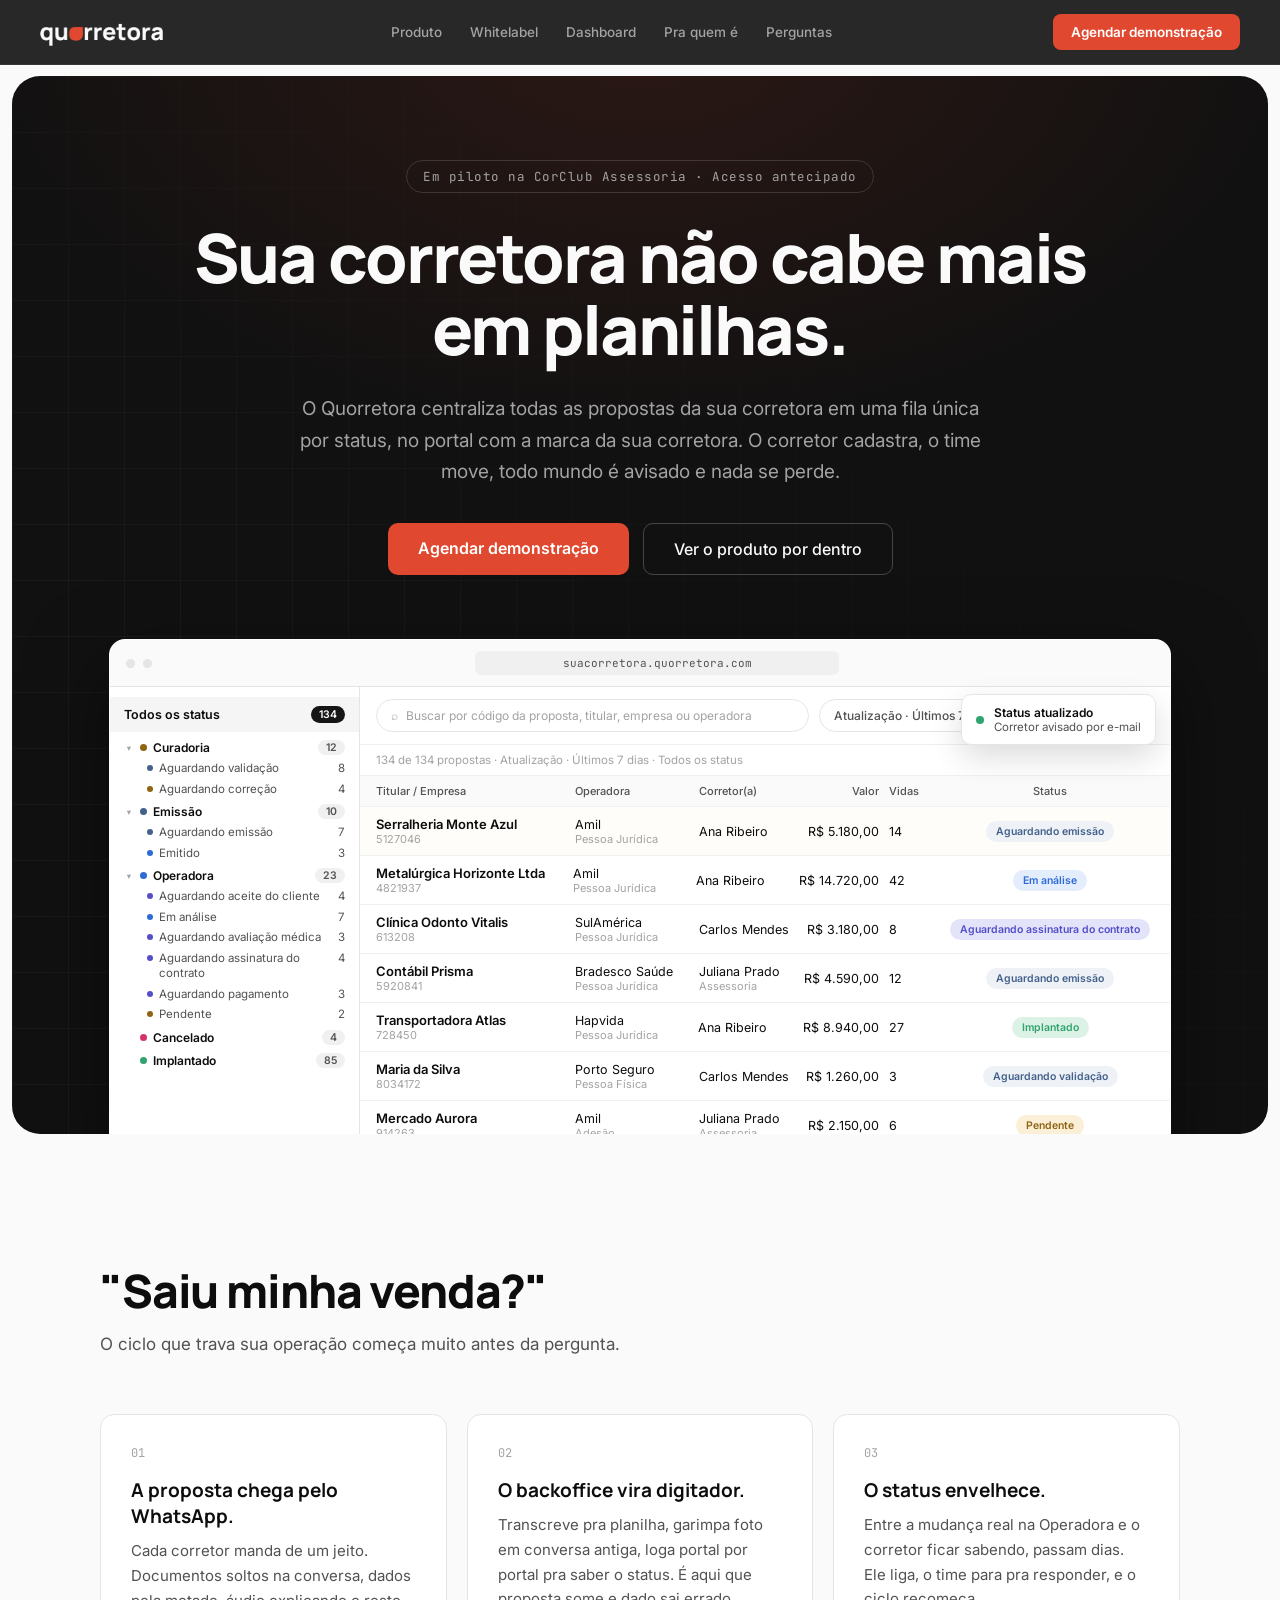
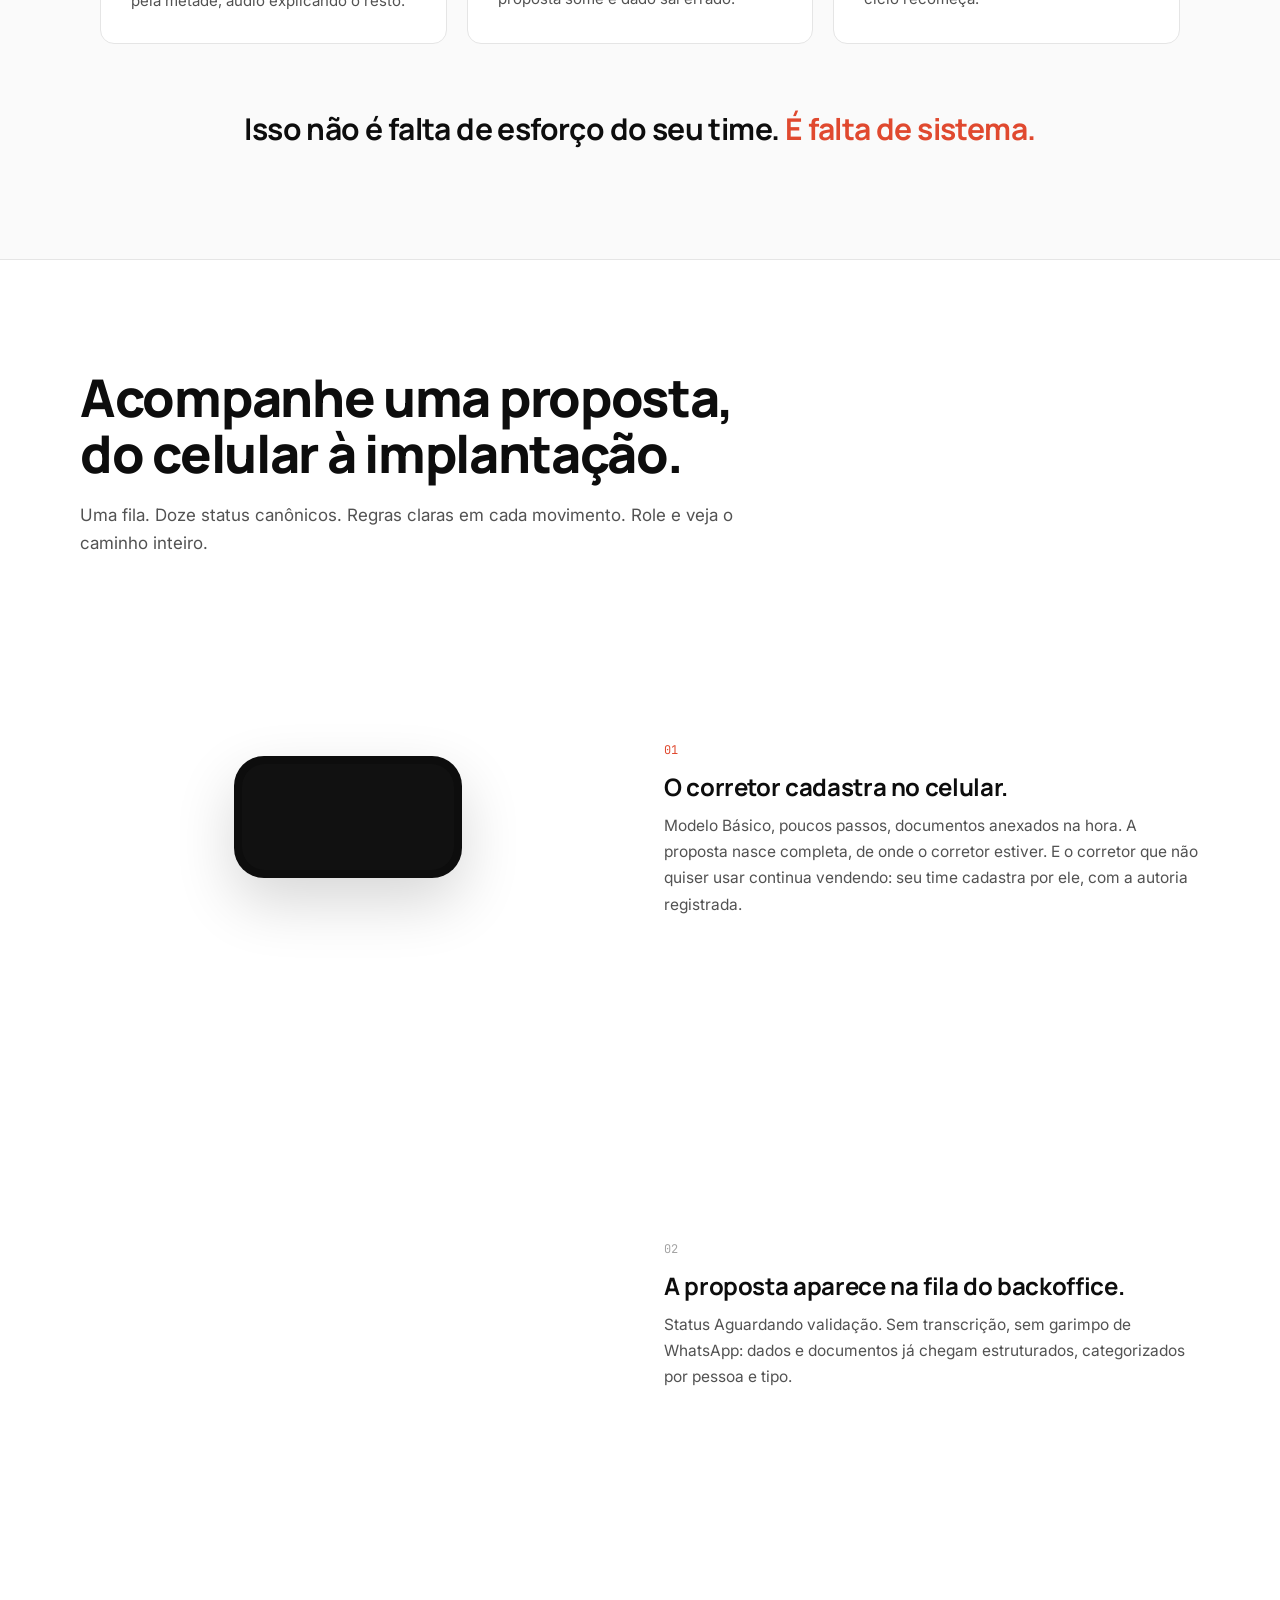
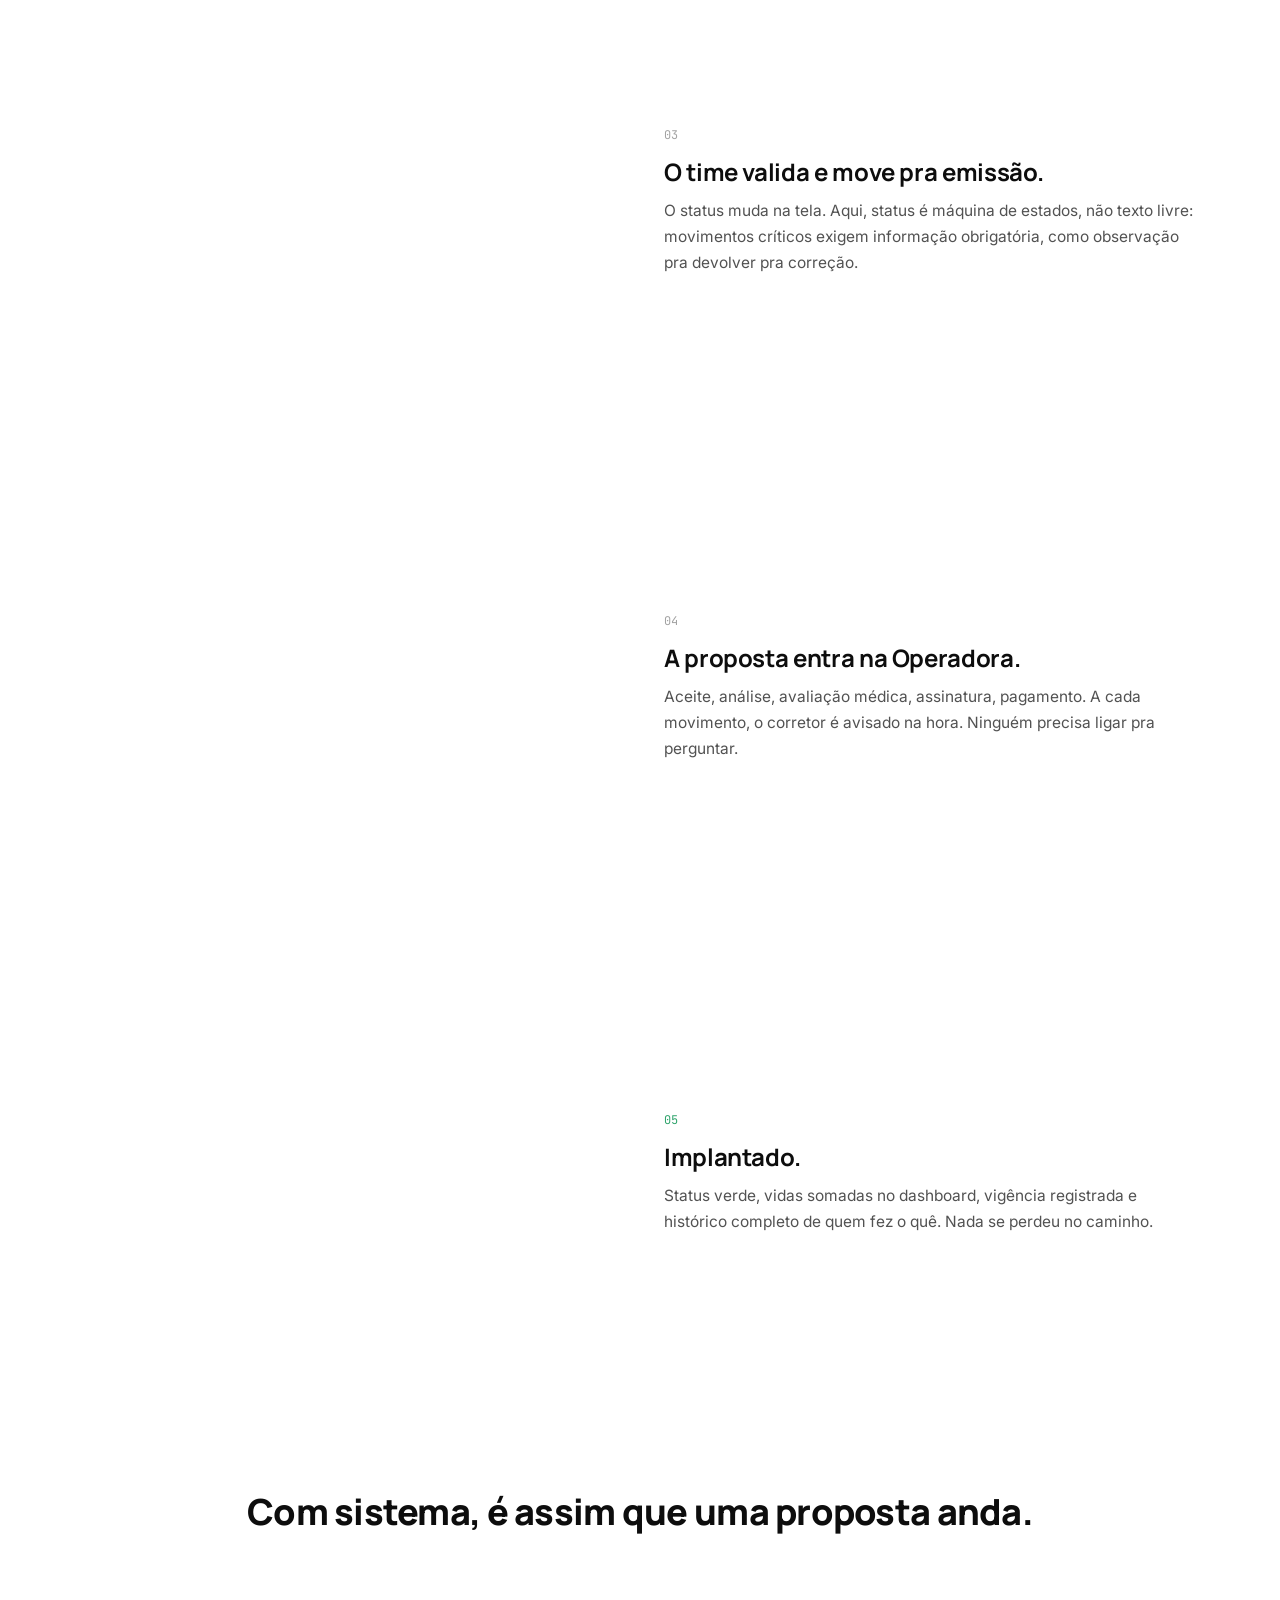
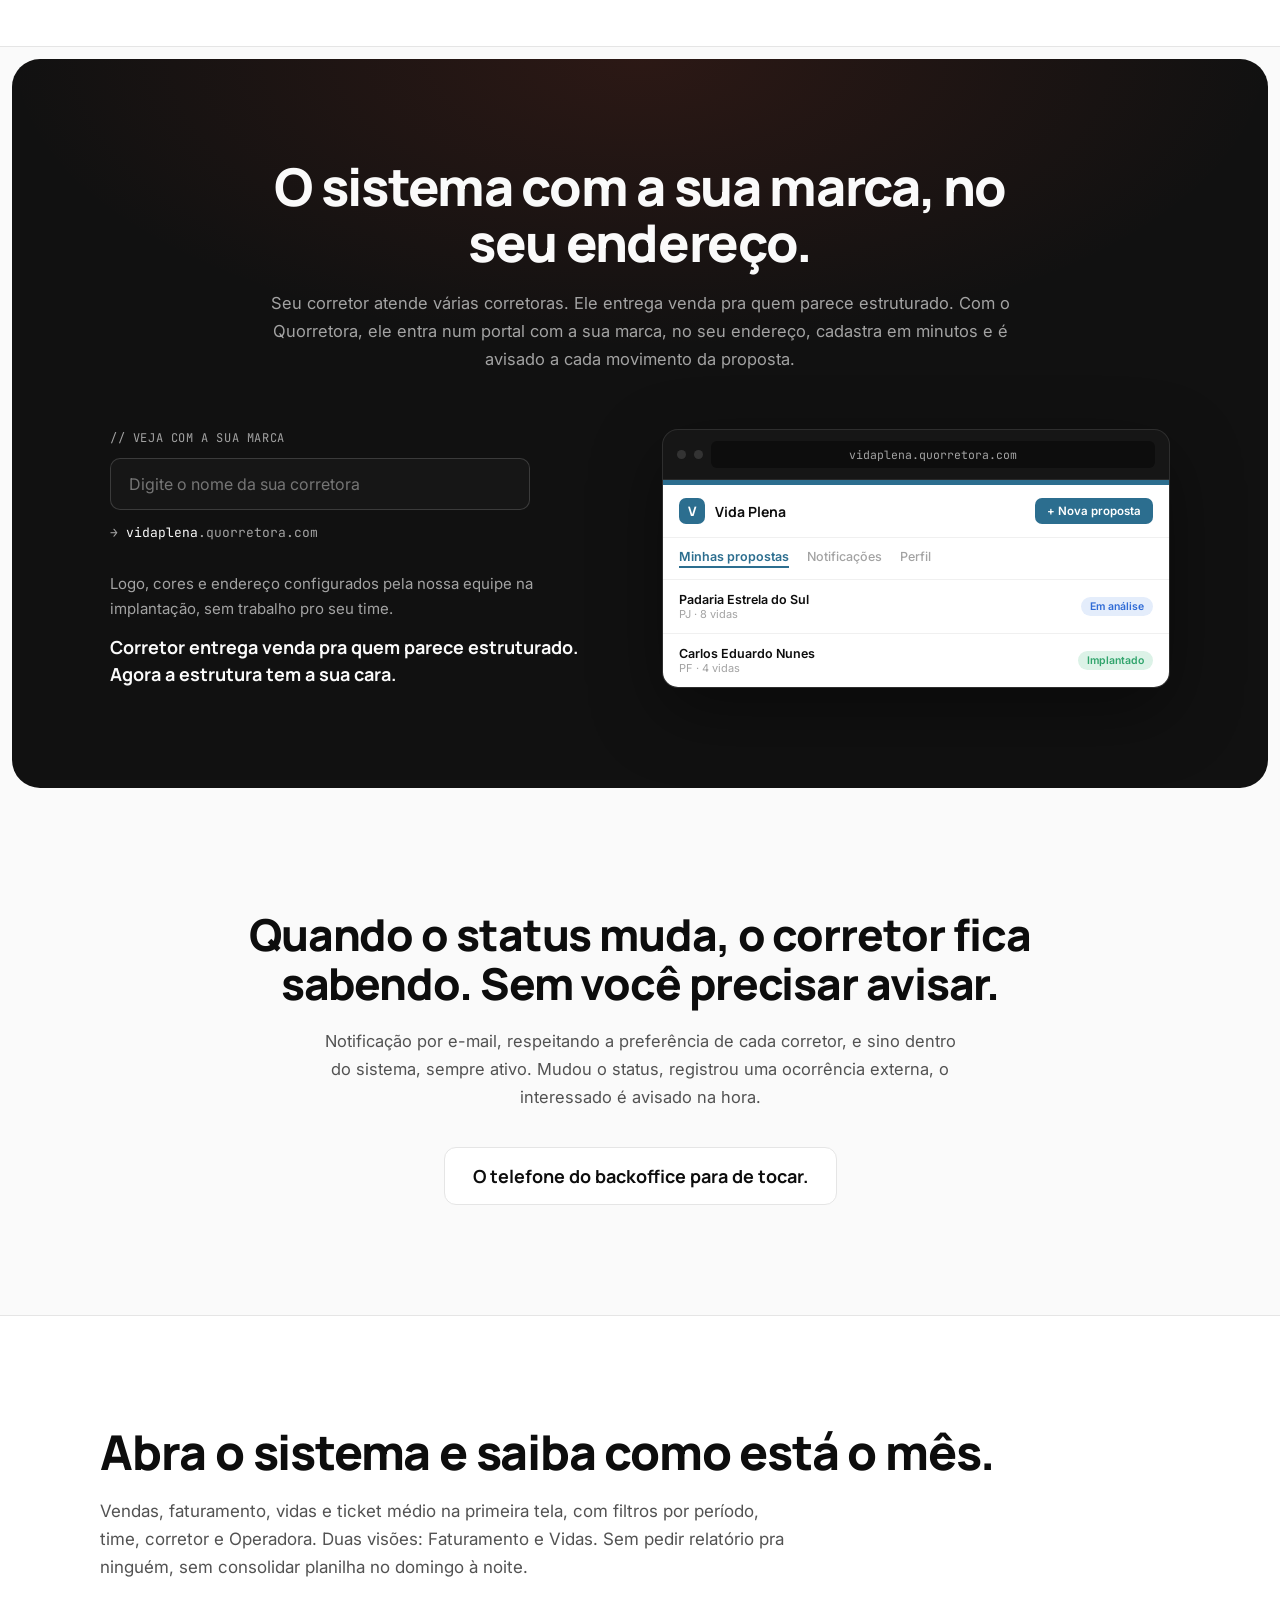
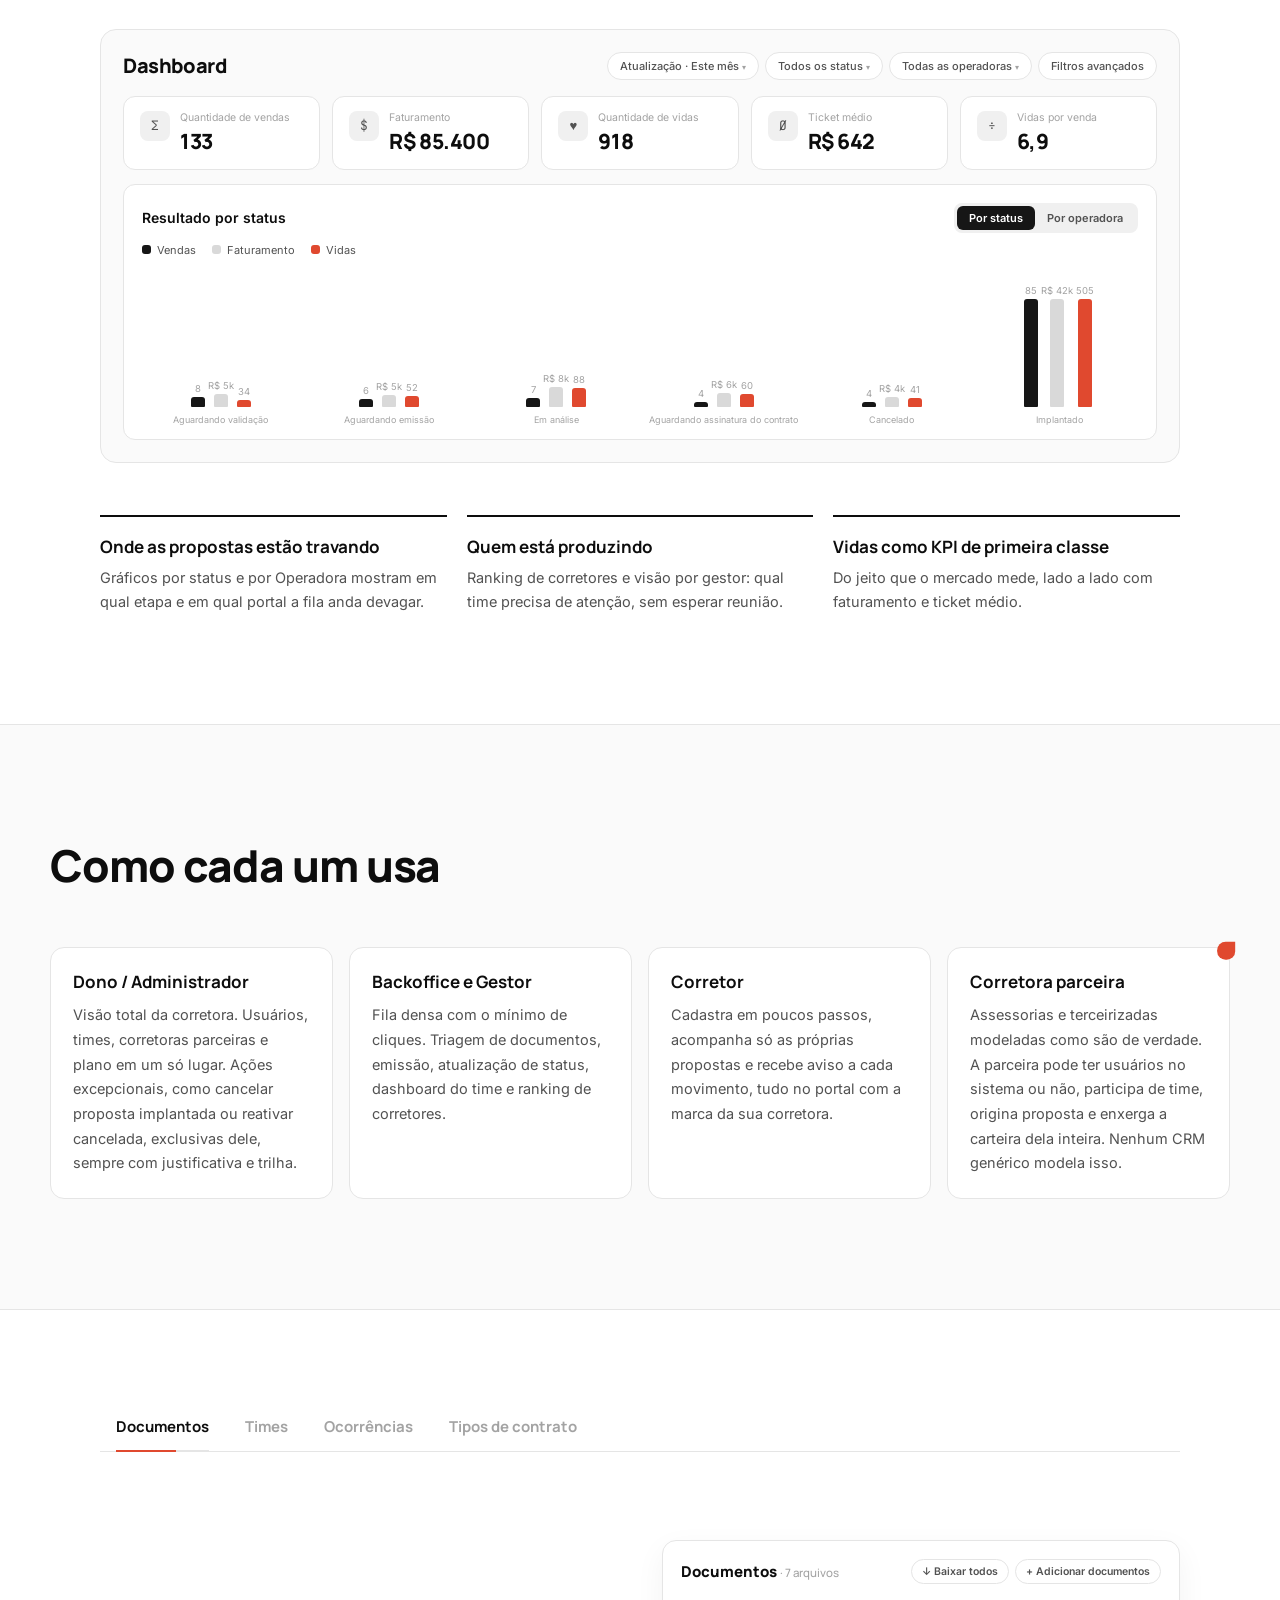
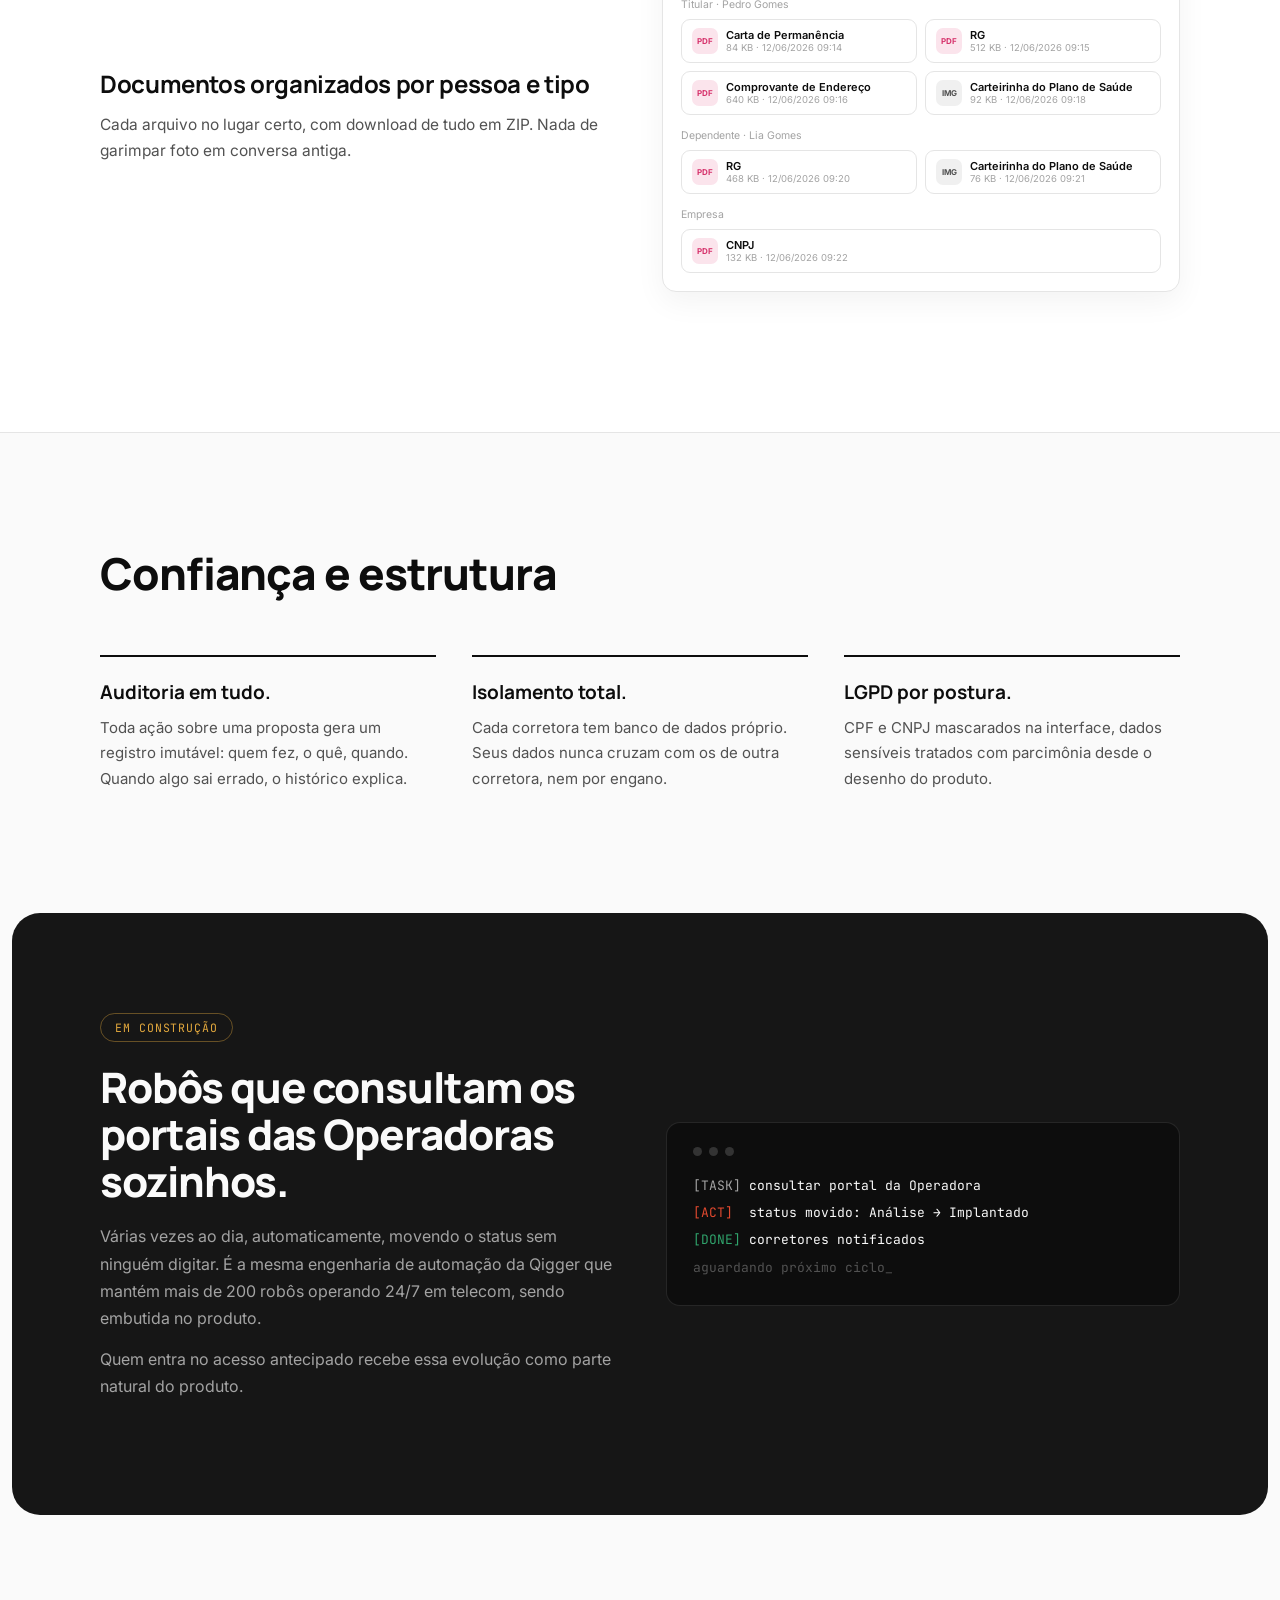
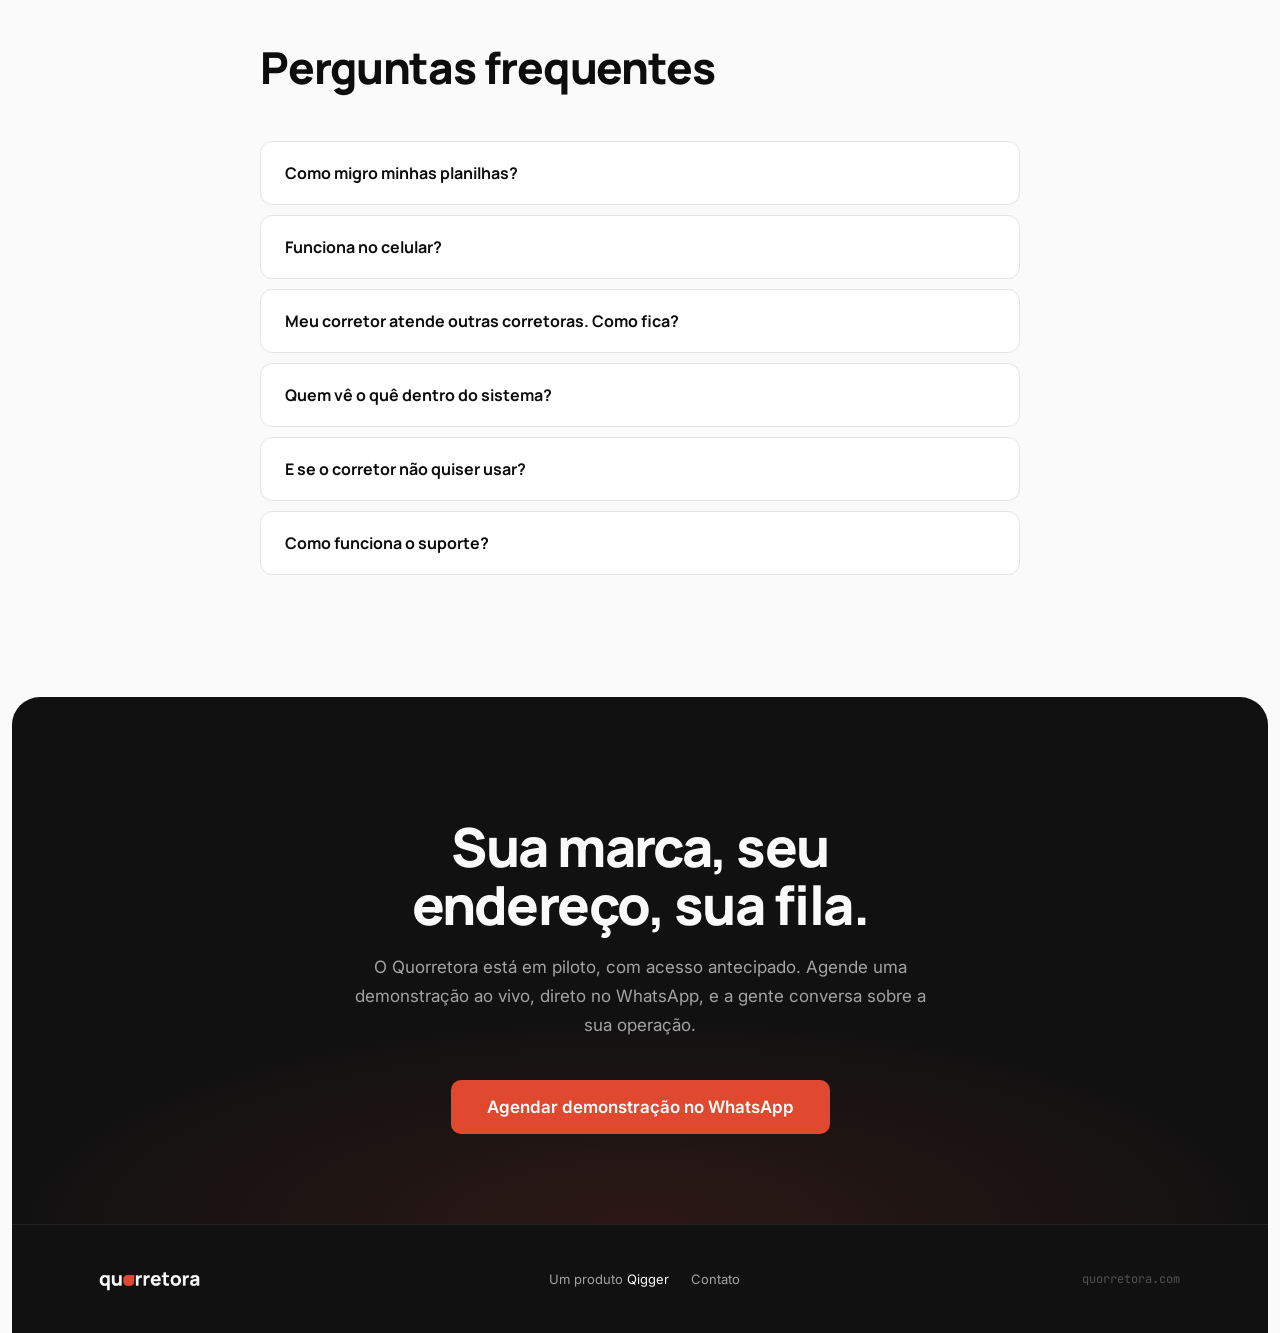
==== commit 1a0357e4: "Enhance landing page with SEO metadata, responsive layout updates, and branding refinements." ====
--- a/index.html
+++ b/index.html
@@ -5,7 +5,57 @@
 <meta name="viewport" content="width=device-width, initial-scale=1">
 <title>Quorretora · CRM para corretoras de planos de saúde e odontológicos</title>
 <meta name="description" content="Toda proposta da sua corretora em uma fila única por status, no portal com a marca da sua corretora. Em piloto, com acesso antecipado.">
+<meta name="theme-color" content="#161616">
+<link rel="canonical" href="https://quorretora.com/">
+<meta property="og:type" content="website">
+<meta property="og:locale" content="pt_BR">
+<meta property="og:site_name" content="Quorretora">
+<meta property="og:title" content="Quorretora · CRM para corretoras de planos de saúde e odontológicos">
+<meta property="og:description" content="Toda proposta da sua corretora em uma fila única por status, no portal com a marca da sua corretora. Em piloto, com acesso antecipado.">
+<meta property="og:url" content="https://quorretora.com/">
+<meta property="og:image" content="https://quorretora.com/assets/logo-quorretora.png">
+<meta name="twitter:card" content="summary">
 <link rel="icon" type="image/svg+xml" href="favicon.svg">
+<script type="application/ld+json">
+{
+  "@context": "https://schema.org",
+  "@graph": [
+    {
+      "@type": "Organization",
+      "@id": "https://quorretora.com/#org",
+      "name": "Quorretora",
+      "url": "https://quorretora.com/",
+      "logo": "https://quorretora.com/assets/logo-quorretora.png",
+      "parentOrganization": { "@type": "Organization", "name": "Qigger", "url": "https://qigger.com" },
+      "areaServed": "BR"
+    },
+    {
+      "@type": "SoftwareApplication",
+      "@id": "https://quorretora.com/#app",
+      "name": "Quorretora",
+      "url": "https://quorretora.com/",
+      "applicationCategory": "BusinessApplication",
+      "operatingSystem": "Web",
+      "inLanguage": "pt-BR",
+      "description": "CRM whitelabel para corretoras de planos de saúde e odontológicos: fila única de propostas por status, portal com a marca da corretora, notificações automáticas para corretores e dashboard com vendas, faturamento, vidas e ticket médio.",
+      "audience": { "@type": "BusinessAudience", "name": "Corretoras de planos de saúde e odontológicos" },
+      "publisher": { "@id": "https://quorretora.com/#org" }
+    },
+    {
+      "@type": "FAQPage",
+      "@id": "https://quorretora.com/#faq",
+      "mainEntity": [
+        { "@type": "Question", "name": "Como migro minhas planilhas?", "acceptedAnswer": { "@type": "Answer", "text": "Nosso time apoia a carga inicial das suas propostas durante a implantação. Você não começa do zero." } },
+        { "@type": "Question", "name": "Funciona no celular?", "acceptedAnswer": { "@type": "Answer", "text": "Sim, web responsiva. Não precisa instalar app." } },
+        { "@type": "Question", "name": "Meu corretor atende outras corretoras. Como fica?", "acceptedAnswer": { "@type": "Answer", "text": "Cada corretora tem seu próprio portal, com endereço e marca exclusivos. O que acontece no seu portal é só da sua corretora." } },
+        { "@type": "Question", "name": "Quem vê o quê dentro do sistema?", "acceptedAnswer": { "@type": "Answer", "text": "Cada perfil tem seu escopo: corretor vê as próprias propostas, gestor vê o time, administrador vê tudo." } },
+        { "@type": "Question", "name": "E se o corretor não quiser usar?", "acceptedAnswer": { "@type": "Answer", "text": "Seu time cadastra e regulariza por ele. A autoria fica registrada." } },
+        { "@type": "Question", "name": "Como funciona o suporte?", "acceptedAnswer": { "@type": "Answer", "text": "Feito pelo time da Quorretora, de segunda a sexta, das 9h às 18h." } }
+      ]
+    }
+  ]
+}
+</script>
 <link rel="preconnect" href="https://fonts.googleapis.com">
 <link rel="preconnect" href="https://fonts.gstatic.com" crossorigin>
 <link href="https://fonts.googleapis.com/css2?family=Manrope:wght@600;700;800&family=Inter:wght@400;500;600&family=JetBrains+Mono:wght@400;500&display=swap" rel="stylesheet">
@@ -45,12 +95,22 @@
 .cap-tab.active .cap-track{background:#E5E5E5}
 .cap-fill{display:block;height:100%;background:#E0492F;width:0}
 
-@keyframes cellmorph{0%{border-radius:62% 0 30% 55%;transform:scale(.9)}22%{border-radius:34% 0 62% 38%}48%{border-radius:56% 0 38% 60%}74%{border-radius:40% 0 54% 42%}100%{border-radius:48% 0 48% 48%;transform:scale(1)}}
 @keyframes termline{from{opacity:0;transform:translateY(4px)}to{opacity:1;transform:none}}
 @keyframes blink{0%,100%{opacity:1}50%{opacity:0}}
 @media(max-width:840px){#site-nav{display:none!important}}
+/* Telas muito estreitas: header compacto pra logo + CTA caberem lado a lado */
+@media(max-width:380px){header .logo-a img{height:36px!important;margin-left:-6px!important}header .btn-sm{font-size:12px!important;padding:8px 12px!important}}
 @media(max-width:640px){#kin-line{min-height:2.25em!important}}
-@media(max-width:760px){#hero-tree{display:none!important}#hero-mock{grid-template-columns:1fr!important}[data-mh]{display:none!important}[data-hrow]{grid-template-columns:1.5fr 1fr auto!important}}
+@media(max-width:940px){[data-mh]{display:none!important}[data-hrow]{grid-template-columns:1.5fr 1fr 146px!important}[data-hrow]>span:last-child{justify-self:stretch!important;box-sizing:border-box;max-width:100%;overflow:hidden;text-overflow:ellipsis;text-align:center}}
+@media(max-width:760px){#hero-tree{display:none!important}#hero-mock{grid-template-columns:1fr!important}}
+@media(max-width:480px){[data-hrow]{grid-template-columns:1.4fr 1fr 112px!important;gap:8px!important}}
+/* Jornada empilhada: componente gruda no topo (sob o header) e some o vão que deixava texto aparecer em cima */
+@media(max-width:800px){#j-grid{display:block!important}#j-sticky{top:58px!important;padding:6px 0 10px!important}#j-stage{height:min(300px,38vh)!important}#j-phone{width:132px!important}[data-jstep]{min-height:50vh!important}}
+/* Dashboard compacto: métricas em 2 colunas e gráfico só com os status principais */
+@media(max-width:700px){#dm-grid{grid-template-columns:repeat(2,1fr)!important}#dm-grid div[id^=dm-]{font-size:19px!important}}
+@media(max-width:430px){#dm-grid>div>span:first-child{display:none!important}}
+/* Celular: gráfico só com o essencial do funil e sem os números sobre as barras */
+@media(max-width:480px){.dash-extra-sm{display:none!important}.dash-val{display:none!important}#dash-chart{gap:6px!important}}
 @media(max-width:1080px){#persona-grid{grid-template-columns:repeat(2,1fr)!important}}
 @media(max-width:600px){#persona-grid{grid-template-columns:1fr!important}}
 @media(prefers-reduced-motion:reduce){*,*::before,*::after{animation:none!important;transition:none!important}}
@@ -60,7 +120,7 @@
 
 <header style="position:fixed;top:0;left:0;right:0;z-index:60;background:rgba(22,22,22,.92);backdrop-filter:blur(10px);border-bottom:1px solid rgba(255,255,255,.07)">
   <div style="max-width:1200px;margin:0 auto;padding:0 24px;height:64px;display:flex;align-items:center;justify-content:space-between;gap:16px">
-    <a href="#top" class="logo-a" style="display:flex;align-items:baseline;font-family:Manrope,sans-serif;font-weight:800;font-size:22px;letter-spacing:-0.02em">qu<span style="display:inline-block;width:.56em;height:.56em;background:#E0492F;border-radius:48% 0 48% 48%;margin:0 .04em;transform:translateY(.01em);animation:cellmorph 1.6s cubic-bezier(.6,.05,.2,1) both"></span>rretora</a>
+    <a href="#top" class="logo-a" style="display:flex;align-items:center"><img src="assets/logo-quorretora-branca.png" alt="Quorretora" width="1512" height="480" style="height:44px;width:auto;display:block;margin-left:-8px"></a>
     <nav id="site-nav" style="display:flex;gap:28px;font-size:13.5px;font-weight:500">
       <a href="#produto" class="nav-a">Produto</a>
       <a href="#whitelabel" class="nav-a">Whitelabel</a>
@@ -218,11 +278,11 @@
   <div style="max-width:1120px;margin:0 auto">
     <h2 style="font-family:Manrope,sans-serif;font-weight:800;font-size:clamp(30px,4.4vw,52px);letter-spacing:-0.025em;line-height:1.08;margin:0 0 18px">Acompanhe uma proposta,<br>do celular à implantação.</h2>
     <p style="font-size:17px;line-height:1.65;color:#525252;max-width:660px;margin:0 0 30px">Uma fila. Doze status canônicos. Regras claras em cada movimento. Role e veja o caminho inteiro.</p>
-    <div style="display:grid;grid-template-columns:repeat(auto-fit,minmax(320px,1fr));gap:48px;align-items:start">
-      <div style="position:sticky;top:80px;z-index:5;background:#fff;padding:10px 0">
-        <div style="position:relative;height:min(440px,58vh)">
+    <div id="j-grid" style="display:grid;grid-template-columns:repeat(auto-fit,minmax(320px,1fr));gap:48px;align-items:start">
+      <div id="j-sticky" style="position:sticky;top:80px;z-index:5;background:#fff;padding:10px 0">
+        <div id="j-stage" aria-hidden="true" style="position:relative;height:min(440px,58vh)">
           <div id="j-video" style="position:absolute;inset:0;display:flex;align-items:center;justify-content:center;opacity:1;pointer-events:none;transition:opacity .45s ease">
-            <div style="width:min(212px,44vw);background:#0D0D0D;border-radius:30px;padding:8px;box-shadow:0 24px 60px rgba(0,0,0,.16)">
+            <div id="j-phone" style="width:min(212px,44vw);background:#0D0D0D;border-radius:30px;padding:8px;box-shadow:0 24px 60px rgba(0,0,0,.16)">
               <video src="assets/gravacao_comprimida.mp4" autoplay muted playsinline id="cadastro-video" style="width:100%;display:block;border-radius:23px;background:#111"></video>
             </div>
           </div>
@@ -231,7 +291,7 @@
               <div style="padding:12px 18px;border-bottom:1px solid #F0F0F0;font-family:'JetBrains Mono',monospace;font-size:10.5px;letter-spacing:.07em;color:#A3A3A3">FILA DE PROPOSTAS · BACKOFFICE</div>
               <div style="display:flex;align-items:center;justify-content:space-between;gap:12px;padding:16px 18px">
                 <div><div style="font-weight:600;font-size:15px">Metalúrgica São José</div><div style="font-size:12px;color:#A3A3A3">PJ · 14 vidas · Operadora Alfa</div></div>
-                <span id="j-pill" style="font-size:12px;font-weight:600;padding:5px 12px;border-radius:999px;white-space:nowrap;flex:none;transition:background .45s ease,color .45s ease;background:#EEF2F6;color:#44618C">Aguardando validação</span>
+                <span id="j-pill" style="font-size:12px;font-weight:600;padding:5px 12px;border-radius:999px;text-align:center;transition:background .45s ease,color .45s ease;background:#EEF2F6;color:#44618C">Aguardando validação</span>
               </div>
               <div style="display:flex;gap:8px;flex-wrap:wrap;padding:0 18px 16px">
                 <span style="font-family:'JetBrains Mono',monospace;font-size:10.5px;background:#F0F0F0;border-radius:5px;padding:4px 8px;color:#525252">contrato-social.pdf</span>
@@ -337,7 +397,7 @@
           <span style="background:#fff;border:1px solid #E5E5E5;border-radius:999px;padding:6px 12px;font-size:11px;font-weight:500;color:#525252;white-space:nowrap">Filtros avançados</span>
         </div>
       </div>
-      <div style="display:grid;grid-template-columns:repeat(auto-fit,minmax(160px,1fr));gap:12px;margin-bottom:14px">
+      <div id="dm-grid" style="display:grid;grid-template-columns:repeat(auto-fit,minmax(160px,1fr));gap:12px;margin-bottom:14px">
         <div style="background:#fff;border:1px solid #E5E5E5;border-radius:12px;padding:14px 16px;display:flex;gap:10px;align-items:flex-start"><span style="width:30px;height:30px;border-radius:8px;background:#F0F0F0;color:#525252;display:inline-flex;align-items:center;justify-content:center;font-size:13px;flex:none;font-family:'JetBrains Mono',monospace">Σ</span><div style="min-width:0"><div style="font-size:10.5px;color:#A3A3A3;margin-bottom:3px;white-space:nowrap;overflow:hidden;text-overflow:ellipsis">Quantidade de vendas</div><div id="dm-vendas" style="font-family:Manrope,sans-serif;font-weight:800;font-size:21px;letter-spacing:-0.02em">0</div></div></div>
         <div style="background:#fff;border:1px solid #E5E5E5;border-radius:12px;padding:14px 16px;display:flex;gap:10px;align-items:flex-start"><span style="width:30px;height:30px;border-radius:8px;background:#F0F0F0;color:#525252;display:inline-flex;align-items:center;justify-content:center;font-size:13px;flex:none;font-family:'JetBrains Mono',monospace">$</span><div style="min-width:0"><div style="font-size:10.5px;color:#A3A3A3;margin-bottom:3px;white-space:nowrap;overflow:hidden;text-overflow:ellipsis">Faturamento</div><div id="dm-fat" style="font-family:Manrope,sans-serif;font-weight:800;font-size:21px;letter-spacing:-0.02em">R$ 0</div></div></div>
         <div style="background:#fff;border:1px solid #E5E5E5;border-radius:12px;padding:14px 16px;display:flex;gap:10px;align-items:flex-start"><span style="width:30px;height:30px;border-radius:8px;background:#F0F0F0;color:#525252;display:inline-flex;align-items:center;justify-content:center;font-size:13px;flex:none;font-family:'JetBrains Mono',monospace">♥</span><div style="min-width:0"><div style="font-size:10.5px;color:#A3A3A3;margin-bottom:3px;white-space:nowrap;overflow:hidden;text-overflow:ellipsis">Quantidade de vidas</div><div id="dm-vidas" style="font-family:Manrope,sans-serif;font-weight:800;font-size:21px;letter-spacing:-0.02em">0</div></div></div>
@@ -358,7 +418,7 @@
           <span style="display:flex;align-items:center;gap:6px"><span style="width:9px;height:9px;border-radius:3px;background:#E0492F"></span>Vidas</span>
         </div>
         <div style="overflow-x:auto">
-          <div id="dash-chart" style="display:flex;gap:10px;align-items:flex-end;min-width:880px"></div>
+          <div id="dash-chart" style="display:flex;gap:10px;align-items:flex-end"></div>
         </div>
       </div>
     </div>
@@ -606,7 +666,7 @@
 </section>
 <footer style="background:#111111;color:#A3A3A3;border-top:1px solid rgba(255,255,255,.08);max-width:1400px;margin:0 auto;padding:36px 24px">
   <div style="max-width:1080px;margin:0 auto;display:flex;flex-wrap:wrap;align-items:center;justify-content:space-between;gap:18px">
-    <div style="display:flex;align-items:baseline;font-family:Manrope,sans-serif;font-weight:800;font-size:18px;letter-spacing:-0.02em;color:#FAFAFA">qu<span style="display:inline-block;width:.56em;height:.56em;background:#E0492F;border-radius:48% 0 48% 48%;margin:0 .04em;transform:translateY(.01em)"></span>rretora</div>
+    <img src="assets/logo-quorretora-branca.png" alt="Quorretora" width="1512" height="480" style="height:36px;width:auto;display:block;margin-left:-7px">
     <div style="display:flex;flex-wrap:wrap;gap:22px;font-size:13px">
       <span>Um produto <a href="https://qigger.com" target="_blank" rel="noopener" class="link-brand">Qigger</a></span>
       <a href="#" target="_blank" rel="noopener" class="wa-link link-muted">Contato</a>
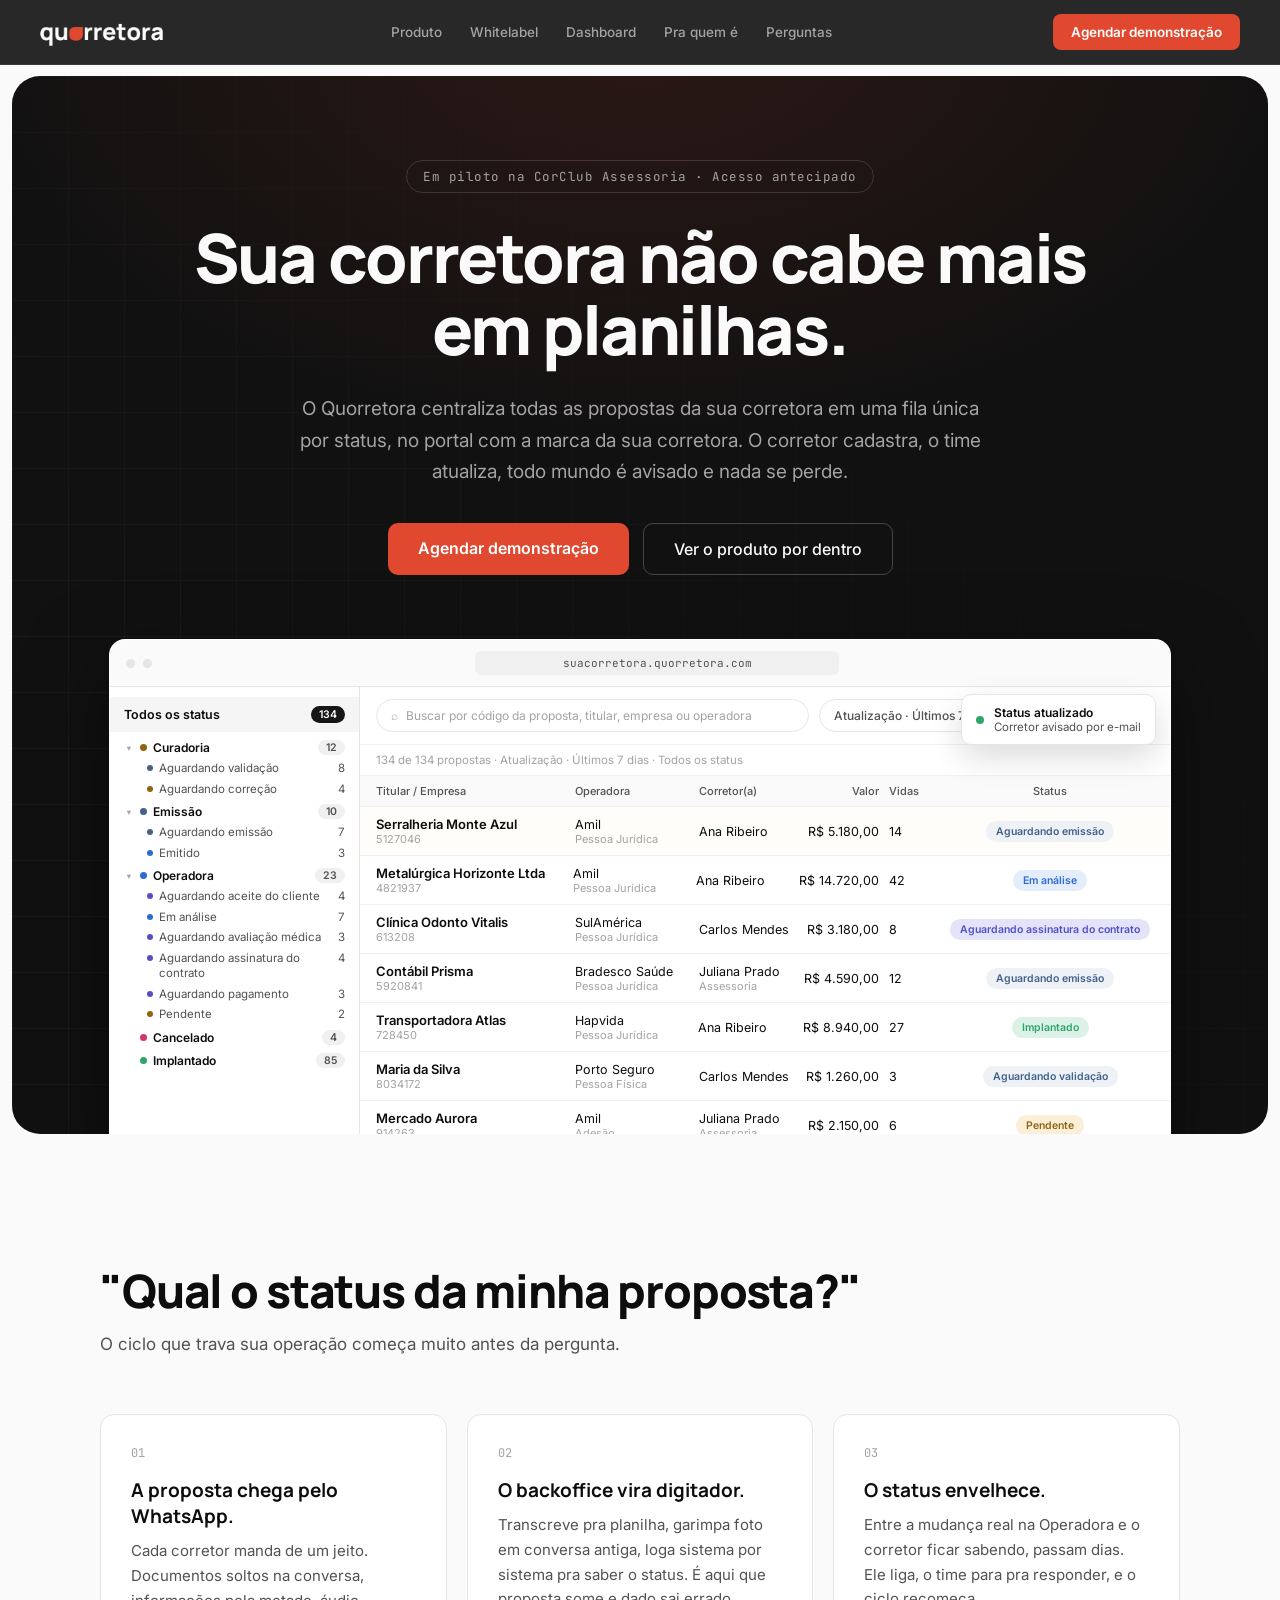
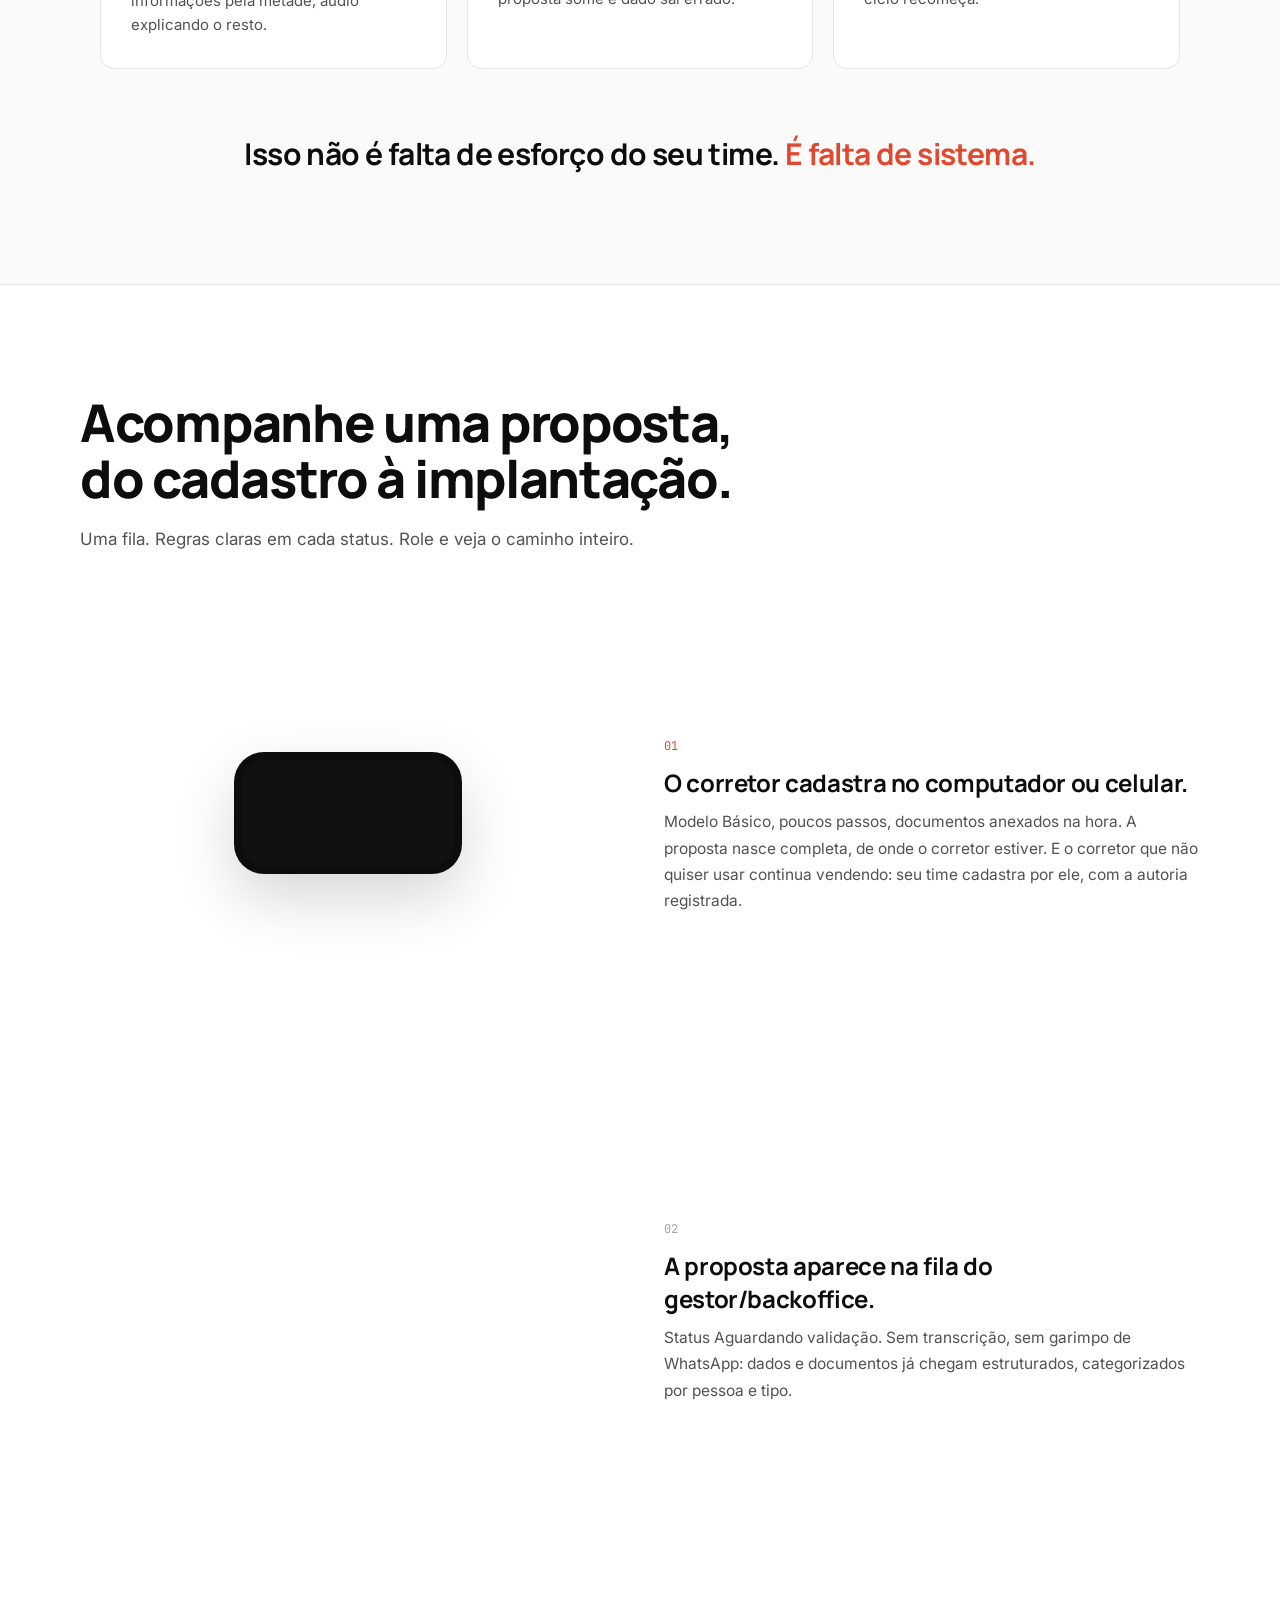
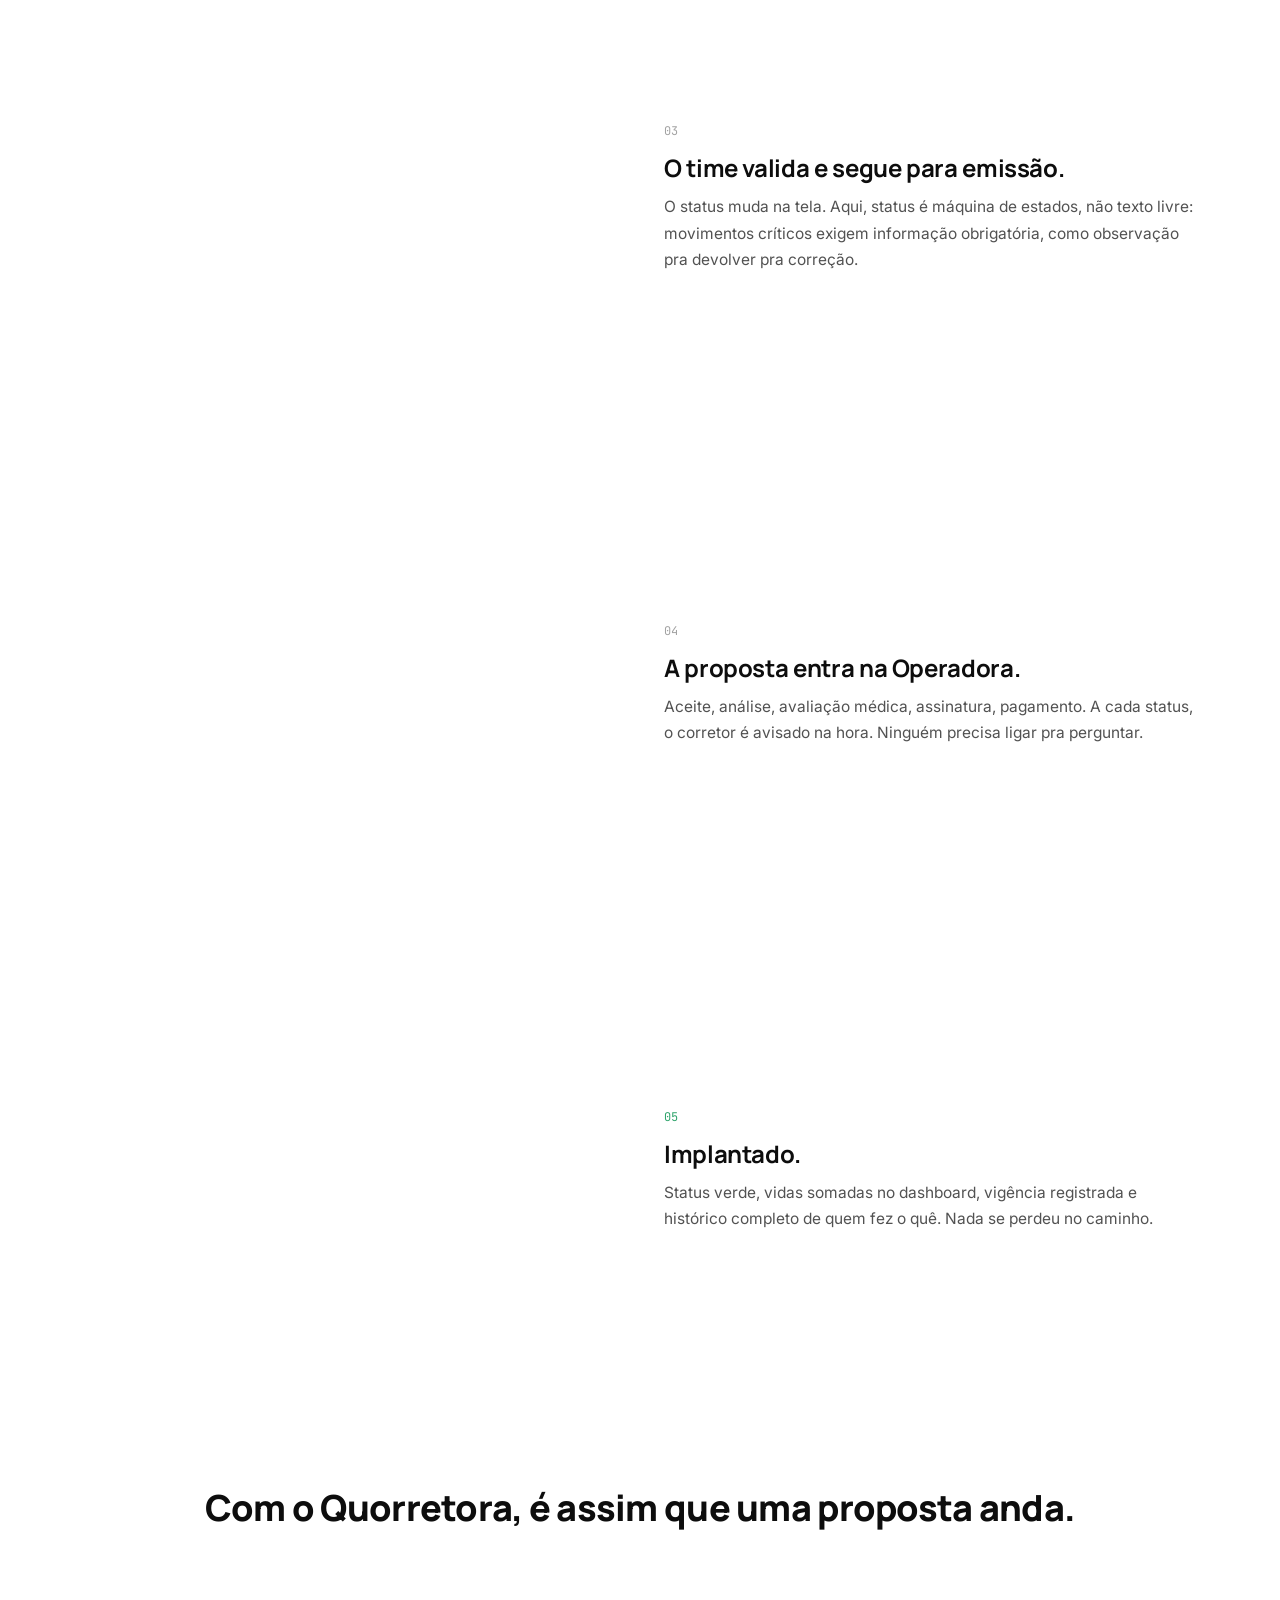
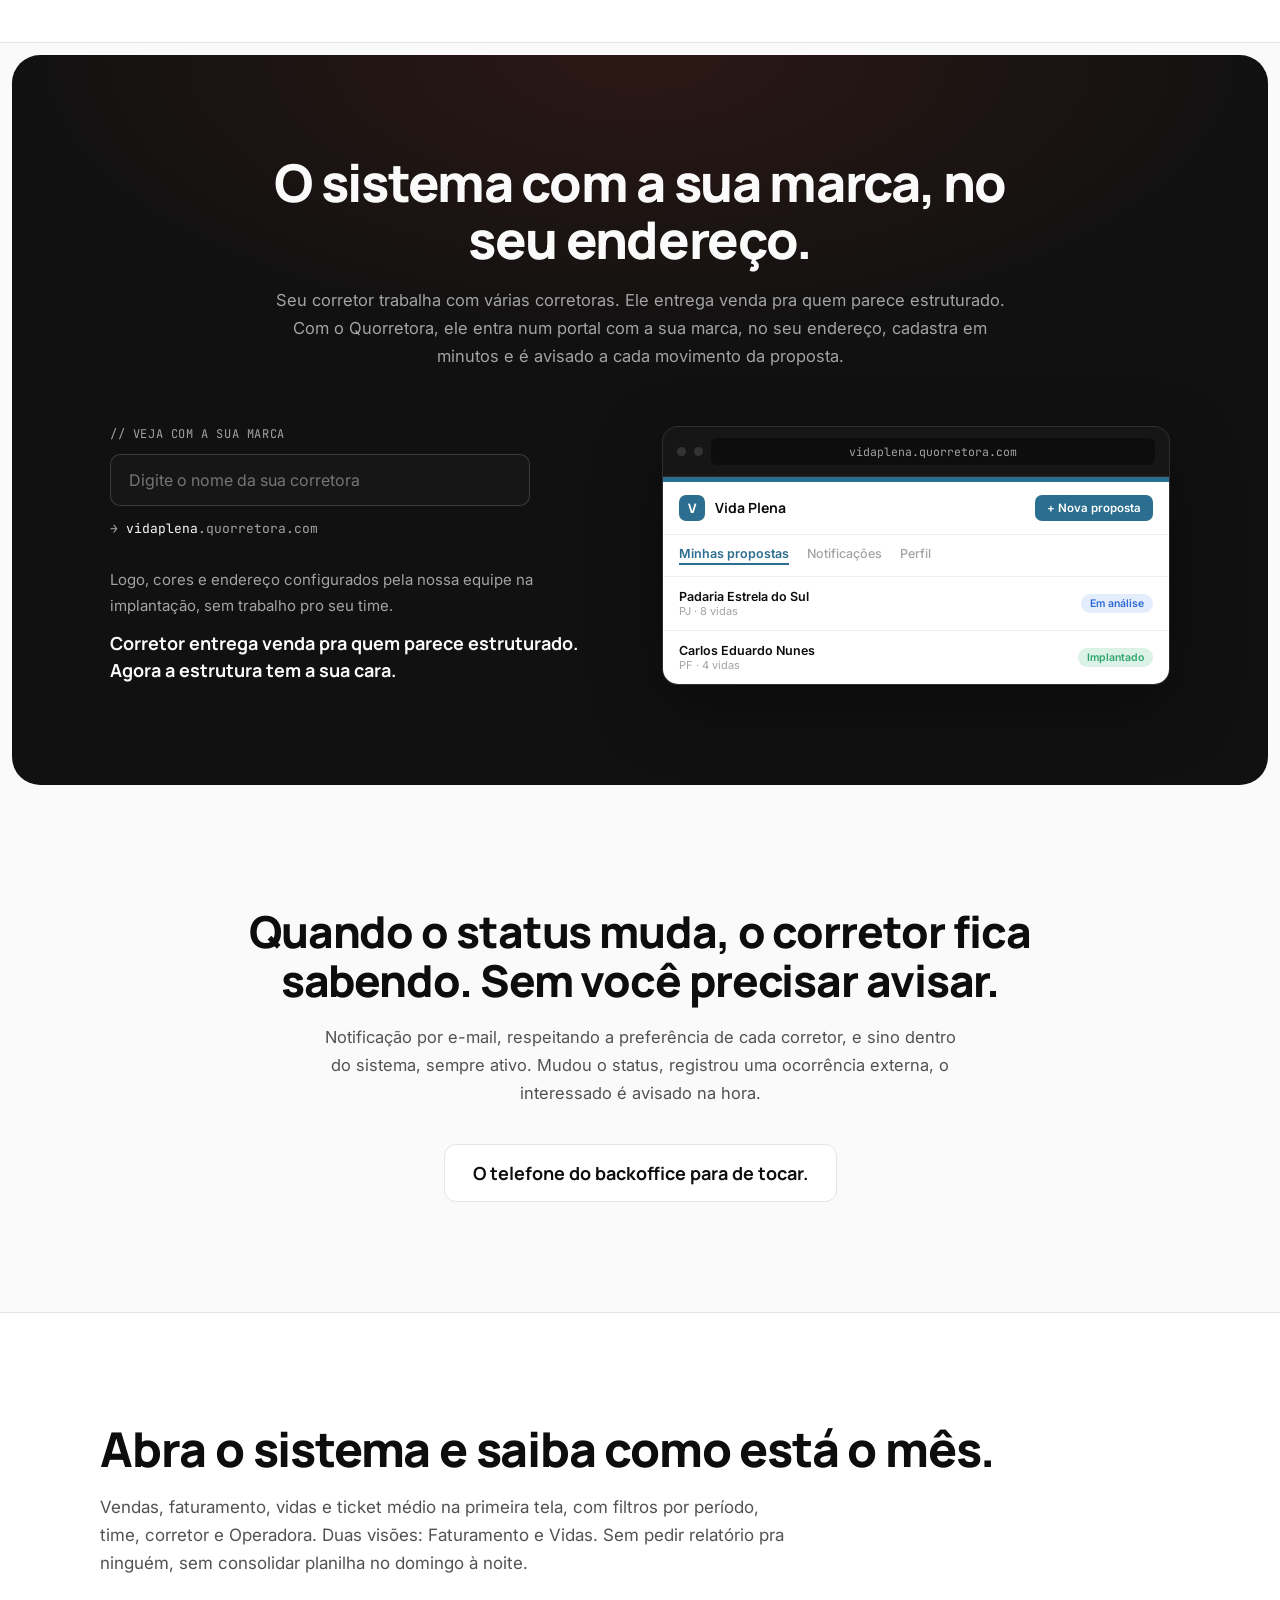
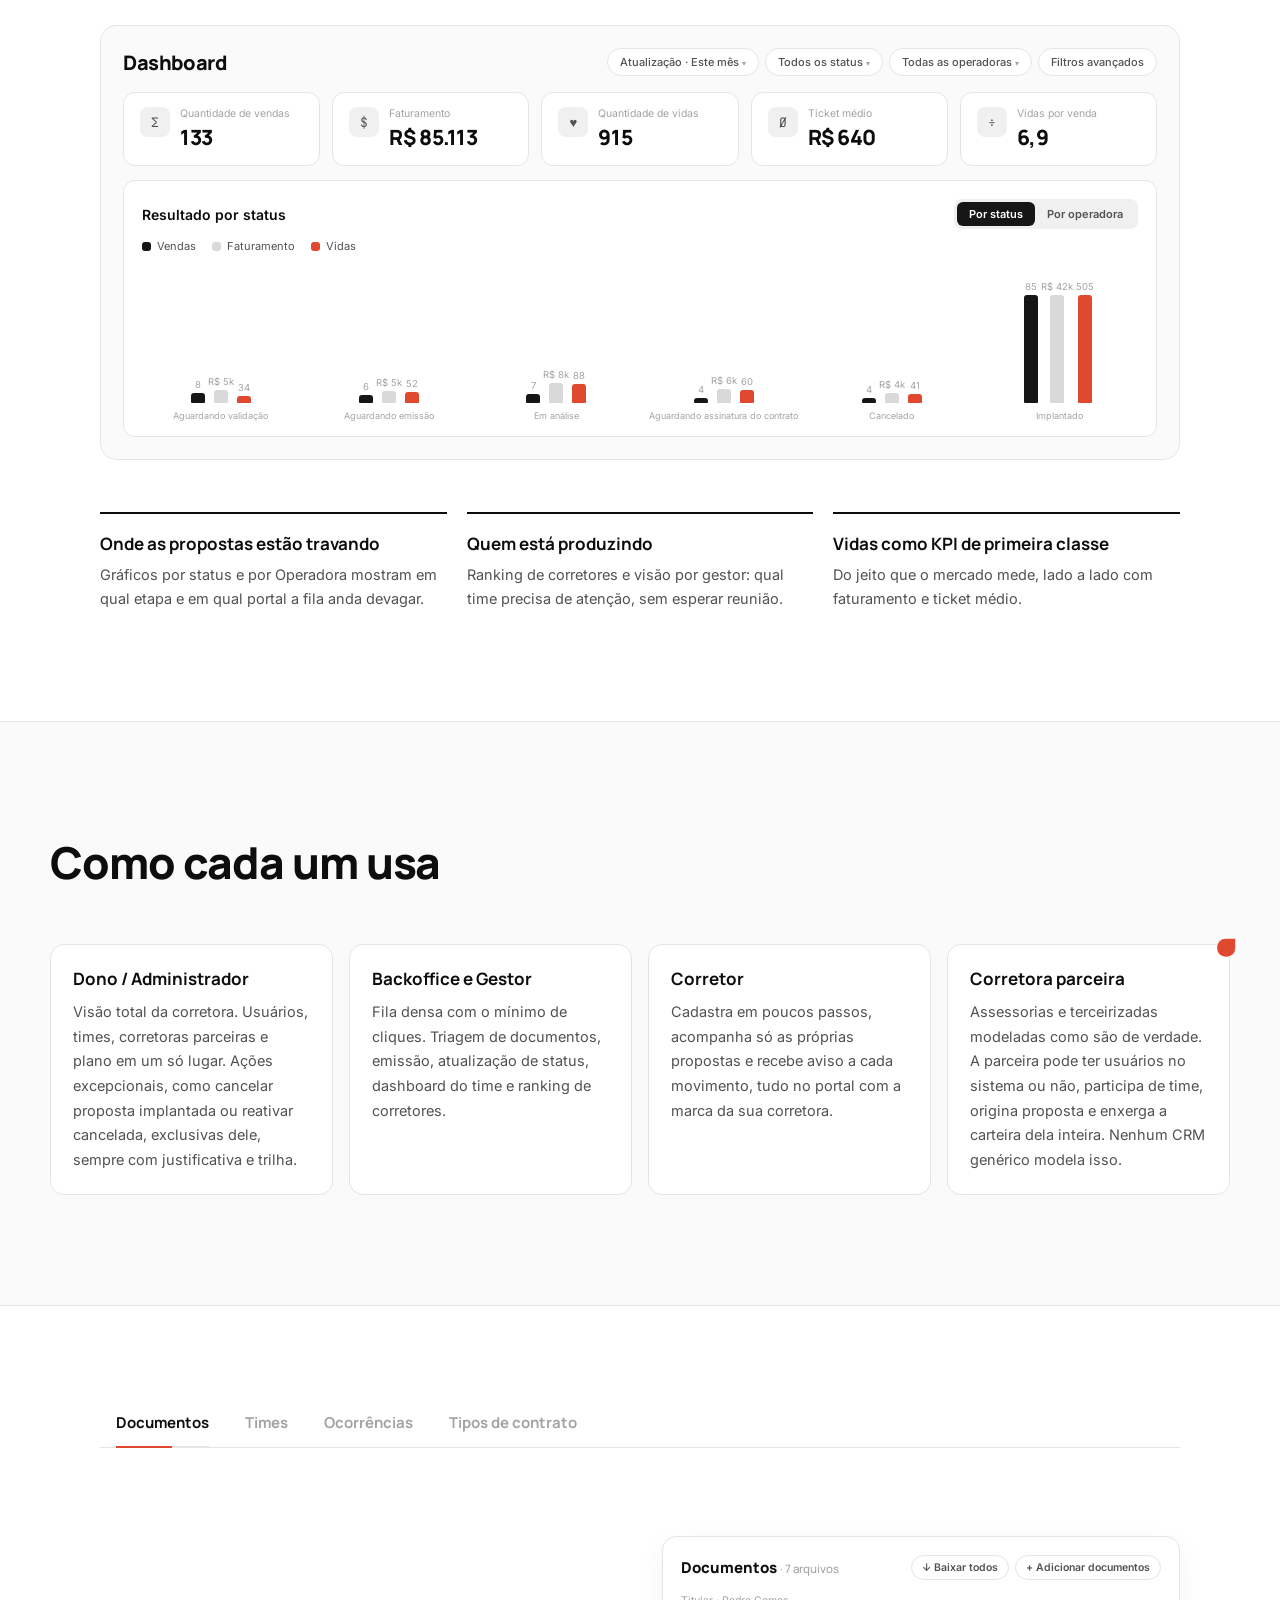
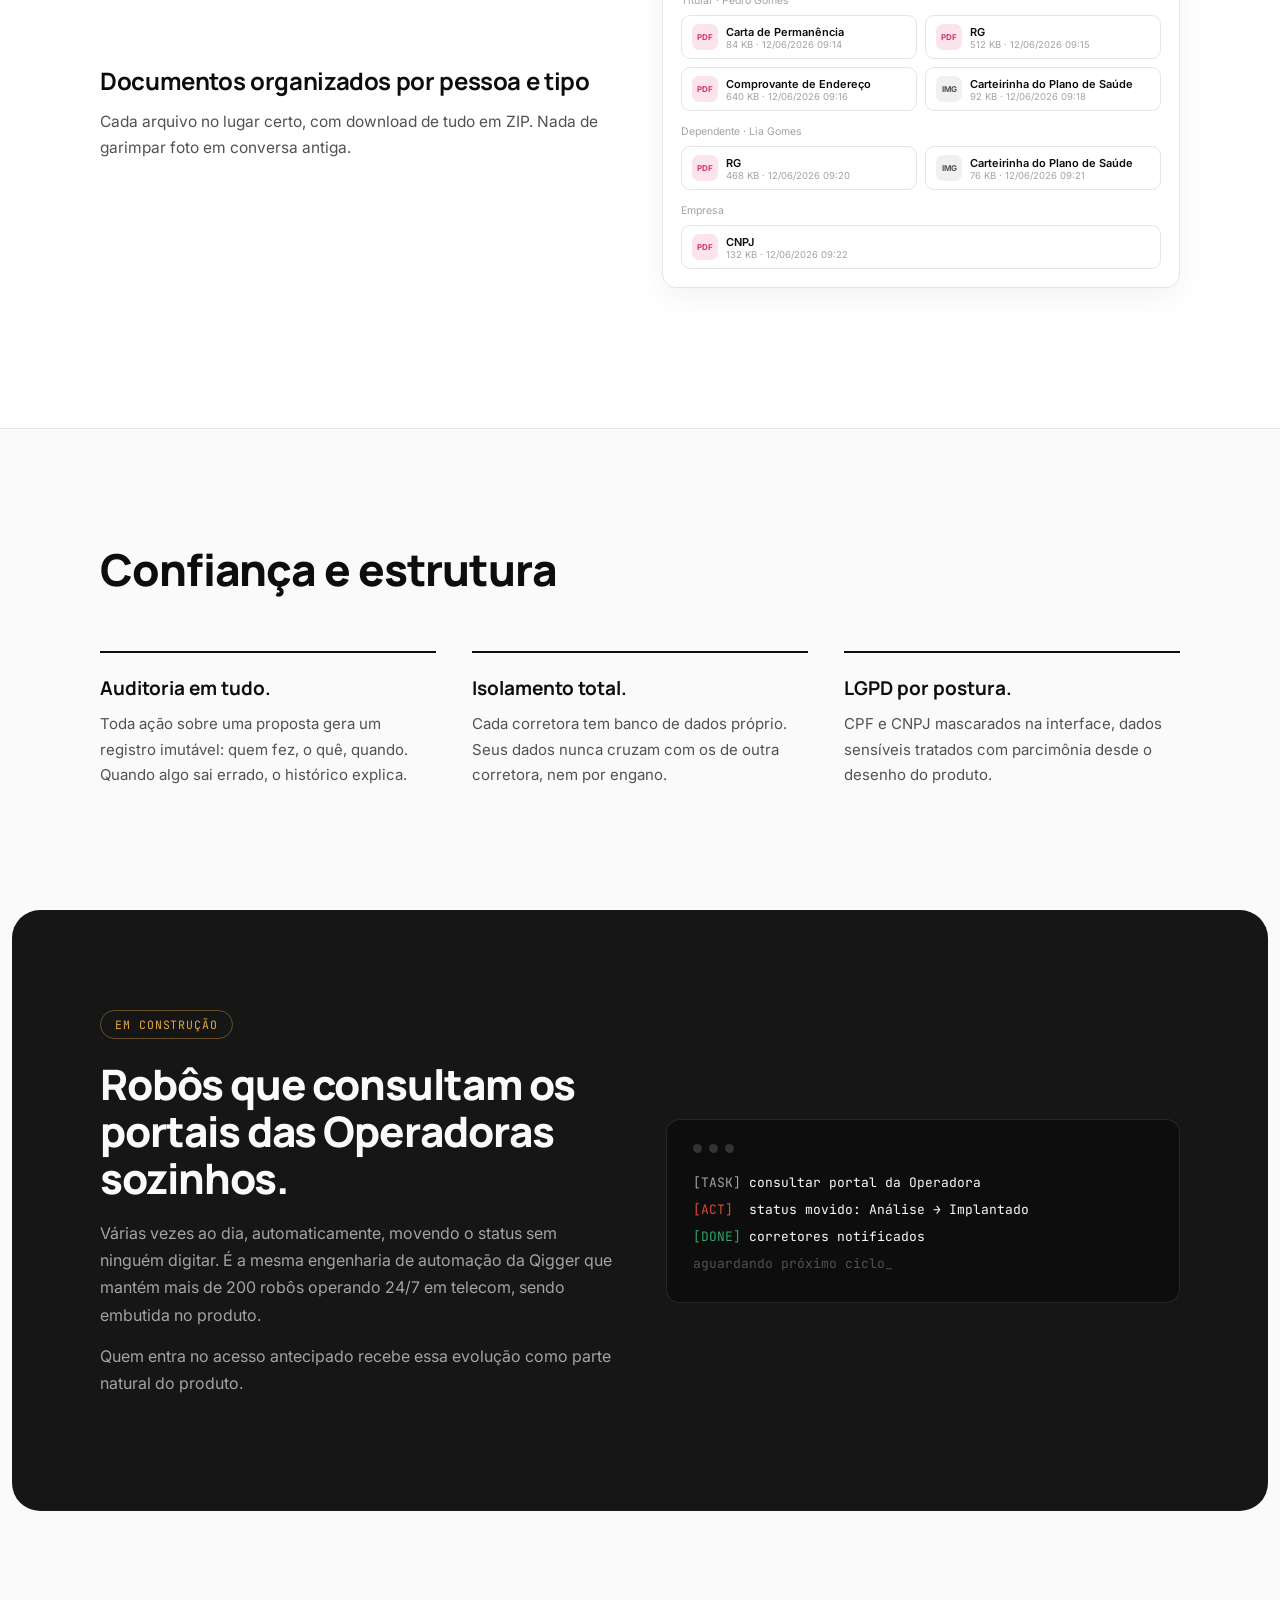
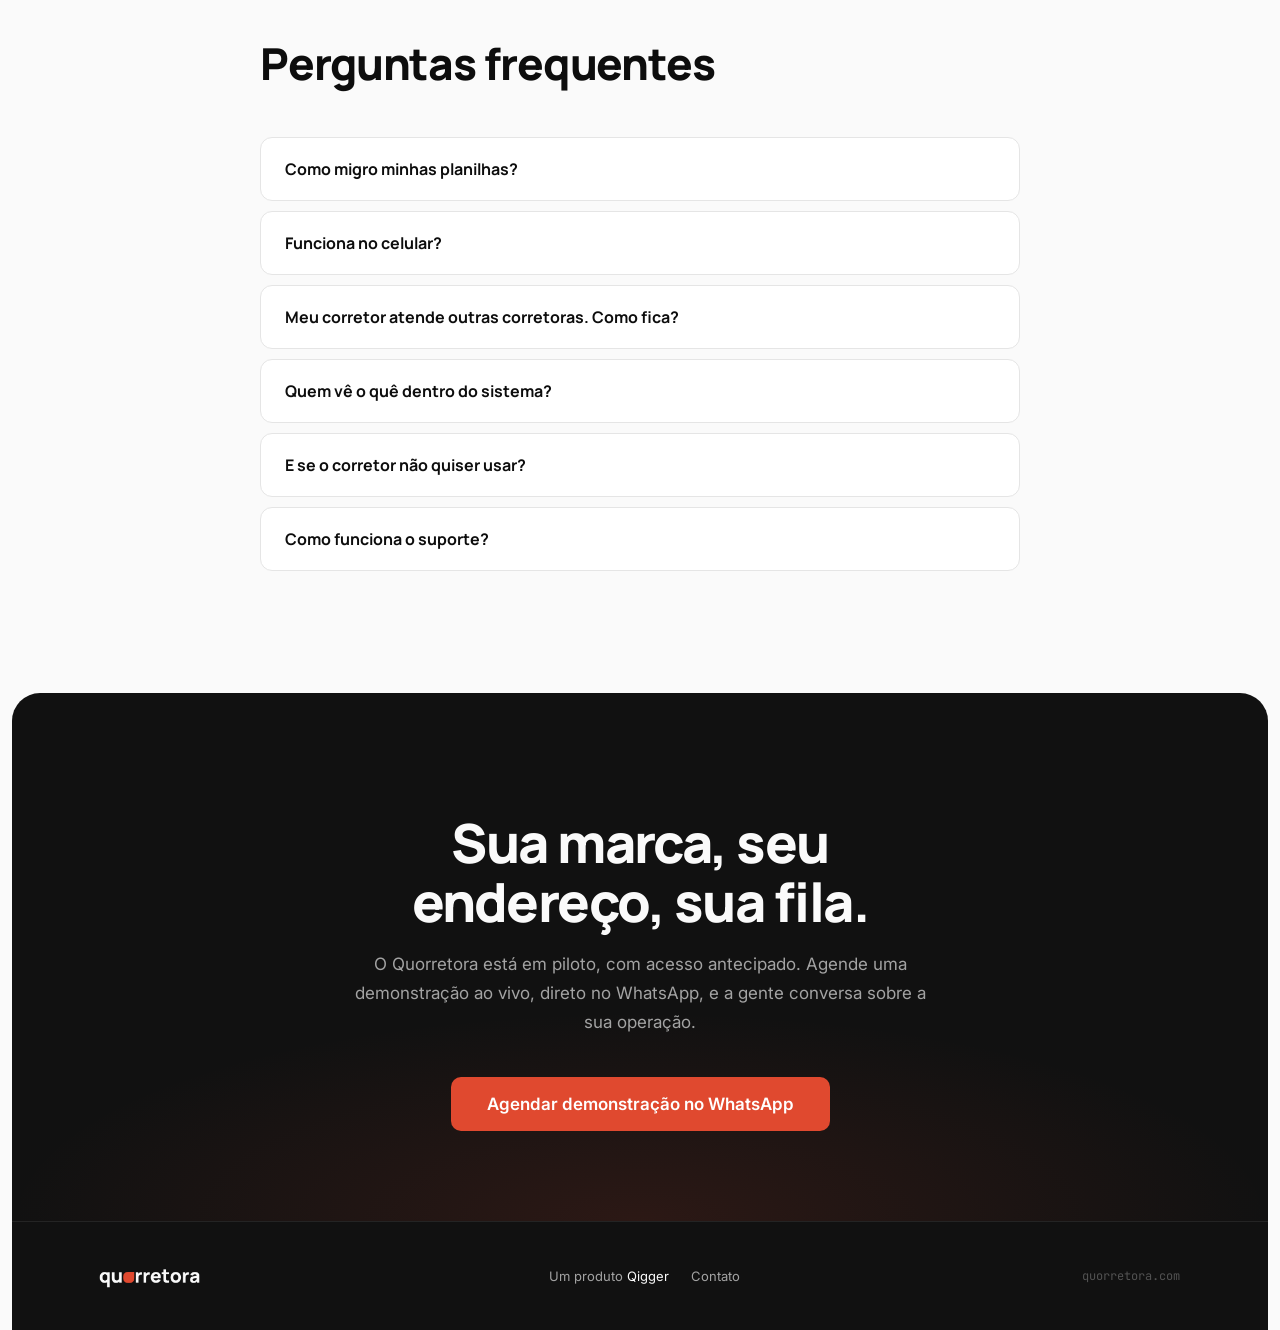
==== commit 03f16b99: "Changing content based on Jay's considerations" ====
--- a/index.html
+++ b/index.html
@@ -140,7 +140,7 @@
   <div style="position:relative;max-width:1080px;margin:0 auto;display:flex;flex-direction:column;align-items:center;text-align:center">
     <div style="font-family:'JetBrains Mono',monospace;font-size:12.5px;letter-spacing:.04em;color:#A3A3A3;border:1px solid rgba(255,255,255,.14);border-radius:999px;padding:7px 16px;margin-bottom:28px">Em piloto na CorClub Assessoria · Acesso antecipado</div>
     <h1 style="font-family:Manrope,sans-serif;font-weight:800;font-size:clamp(32px,5.6vw,68px);line-height:1.06;letter-spacing:-0.03em;margin:0;max-width:960px">Sua corretora não cabe mais<span id="kin-line" style="display:block;min-height:1.12em"><span id="kin-word" style="display:inline-block;opacity:1;transform:translateY(0);transition:opacity .32s ease,transform .32s ease">em planilhas.</span></span></h1>
-    <p style="font-size:clamp(16px,2vw,19px);line-height:1.65;color:#A3A3A3;max-width:700px;margin:24px 0 36px">O Quorretora centraliza todas as propostas da sua corretora em uma fila única por status, no portal com a marca da sua corretora. O corretor cadastra, o time move, todo mundo é avisado e nada se perde.</p>
+    <p style="font-size:clamp(16px,2vw,19px);line-height:1.65;color:#A3A3A3;max-width:700px;margin:24px 0 36px">O Quorretora centraliza todas as propostas da sua corretora em uma fila única por status, no portal com a marca da sua corretora. O corretor cadastra, o time atualiza, todo mundo é avisado e nada se perde.</p>
     <div style="display:flex;gap:14px;flex-wrap:wrap;justify-content:center">
       <a href="#" target="_blank" rel="noopener" class="wa-link btn-solid btn-lg" style="font-weight:600;font-size:16px;padding:15px 30px;border-radius:10px">Agendar demonstração</a>
       <a href="#produto" class="btn-ghost" style="font-weight:500;font-size:16px;padding:15px 30px;border-radius:10px">Ver o produto por dentro</a>
@@ -250,18 +250,18 @@
 <!-- ===== 2 · A DOR ===== -->
 <section style="padding:120px 24px 110px;background:#FAFAFA">
   <div style="max-width:1080px;margin:0 auto">
-    <h2 style="font-family:Manrope,sans-serif;font-weight:800;font-size:clamp(30px,4vw,46px);letter-spacing:-0.025em;line-height:1.1;margin:0 0 14px;max-width:720px">"Saiu minha venda?"</h2>
+    <h2 style="font-family:Manrope,sans-serif;font-weight:800;font-size:clamp(30px,4vw,46px);letter-spacing:-0.025em;line-height:1.1;margin:0 0 14px">"Qual o status da minha proposta?"</h2>
     <p style="font-size:17px;color:#525252;margin:0 0 56px;max-width:640px;line-height:1.6">O ciclo que trava sua operação começa muito antes da pergunta.</p>
     <div style="display:grid;grid-template-columns:repeat(auto-fit,minmax(260px,1fr));gap:20px">
       <div class="card-hover" style="background:#fff;border:1px solid #E5E5E5;border-radius:14px;padding:30px">
         <div style="font-family:'JetBrains Mono',monospace;font-size:12px;color:#A3A3A3;margin-bottom:16px">01</div>
         <h3 style="font-family:Manrope,sans-serif;font-weight:700;font-size:19px;margin:0 0 10px">A proposta chega pelo WhatsApp.</h3>
-        <p style="font-size:15px;line-height:1.65;color:#525252;margin:0">Cada corretor manda de um jeito. Documentos soltos na conversa, dados pela metade, áudio explicando o resto.</p>
+        <p style="font-size:15px;line-height:1.65;color:#525252;margin:0">Cada corretor manda de um jeito. Documentos soltos na conversa, informações pela metade, áudio explicando o resto.</p>
       </div>
       <div class="card-hover" style="background:#fff;border:1px solid #E5E5E5;border-radius:14px;padding:30px">
         <div style="font-family:'JetBrains Mono',monospace;font-size:12px;color:#A3A3A3;margin-bottom:16px">02</div>
         <h3 style="font-family:Manrope,sans-serif;font-weight:700;font-size:19px;margin:0 0 10px">O backoffice vira digitador.</h3>
-        <p style="font-size:15px;line-height:1.65;color:#525252;margin:0">Transcreve pra planilha, garimpa foto em conversa antiga, loga portal por portal pra saber o status. É aqui que proposta some e dado sai errado.</p>
+        <p style="font-size:15px;line-height:1.65;color:#525252;margin:0">Transcreve pra planilha, garimpa foto em conversa antiga, loga sistema por sistema pra saber o status. É aqui que proposta some e dado sai errado.</p>
       </div>
       <div class="card-hover" style="background:#fff;border:1px solid #E5E5E5;border-radius:14px;padding:30px">
         <div style="font-family:'JetBrains Mono',monospace;font-size:12px;color:#A3A3A3;margin-bottom:16px">03</div>
@@ -276,8 +276,8 @@
 <!-- ===== 3 · JORNADA DE UMA VENDA ===== -->
 <section id="produto" style="padding:110px 24px 80px;background:#fff;border-top:1px solid #E5E5E5;border-bottom:1px solid #E5E5E5">
   <div style="max-width:1120px;margin:0 auto">
-    <h2 style="font-family:Manrope,sans-serif;font-weight:800;font-size:clamp(30px,4.4vw,52px);letter-spacing:-0.025em;line-height:1.08;margin:0 0 18px">Acompanhe uma proposta,<br>do celular à implantação.</h2>
-    <p style="font-size:17px;line-height:1.65;color:#525252;max-width:660px;margin:0 0 30px">Uma fila. Doze status canônicos. Regras claras em cada movimento. Role e veja o caminho inteiro.</p>
+    <h2 style="font-family:Manrope,sans-serif;font-weight:800;font-size:clamp(30px,4.4vw,52px);letter-spacing:-0.025em;line-height:1.08;margin:0 0 18px">Acompanhe uma proposta,<br>do cadastro à implantação.</h2>
+    <p style="font-size:17px;line-height:1.65;color:#525252;max-width:660px;margin:0 0 30px">Uma fila. Regras claras em cada status. Role e veja o caminho inteiro.</p>
     <div id="j-grid" style="display:grid;grid-template-columns:repeat(auto-fit,minmax(320px,1fr));gap:48px;align-items:start">
       <div id="j-sticky" style="position:sticky;top:80px;z-index:5;background:#fff;padding:10px 0">
         <div id="j-stage" aria-hidden="true" style="position:relative;height:min(440px,58vh)">
@@ -306,23 +306,23 @@
       <div>
         <div data-jstep="0" style="min-height:54vh;display:flex;flex-direction:column;justify-content:center">
           <div style="font-family:'JetBrains Mono',monospace;font-size:12px;color:#E0492F;margin-bottom:12px">01</div>
-          <h3 style="font-family:Manrope,sans-serif;font-weight:700;font-size:24px;letter-spacing:-0.015em;margin:0 0 10px">O corretor cadastra no celular.</h3>
+          <h3 style="font-family:Manrope,sans-serif;font-weight:700;font-size:24px;letter-spacing:-0.015em;margin:0 0 10px">O corretor cadastra no computador ou celular.</h3>
           <p style="font-size:15.5px;line-height:1.7;color:#525252;margin:0">Modelo Básico, poucos passos, documentos anexados na hora. A proposta nasce completa, de onde o corretor estiver. E o corretor que não quiser usar continua vendendo: seu time cadastra por ele, com a autoria registrada.</p>
         </div>
         <div data-jstep="1" style="min-height:54vh;display:flex;flex-direction:column;justify-content:center">
           <div style="font-family:'JetBrains Mono',monospace;font-size:12px;color:#A3A3A3;margin-bottom:12px">02</div>
-          <h3 style="font-family:Manrope,sans-serif;font-weight:700;font-size:24px;letter-spacing:-0.015em;margin:0 0 10px">A proposta aparece na fila do backoffice.</h3>
+          <h3 style="font-family:Manrope,sans-serif;font-weight:700;font-size:24px;letter-spacing:-0.015em;margin:0 0 10px">A proposta aparece na fila do gestor/backoffice.</h3>
           <p style="font-size:15.5px;line-height:1.7;color:#525252;margin:0">Status Aguardando validação. Sem transcrição, sem garimpo de WhatsApp: dados e documentos já chegam estruturados, categorizados por pessoa e tipo.</p>
         </div>
         <div data-jstep="2" style="min-height:54vh;display:flex;flex-direction:column;justify-content:center">
           <div style="font-family:'JetBrains Mono',monospace;font-size:12px;color:#A3A3A3;margin-bottom:12px">03</div>
-          <h3 style="font-family:Manrope,sans-serif;font-weight:700;font-size:24px;letter-spacing:-0.015em;margin:0 0 10px">O time valida e move pra emissão.</h3>
+          <h3 style="font-family:Manrope,sans-serif;font-weight:700;font-size:24px;letter-spacing:-0.015em;margin:0 0 10px">O time valida e segue para emissão.</h3>
           <p style="font-size:15.5px;line-height:1.7;color:#525252;margin:0">O status muda na tela. Aqui, status é máquina de estados, não texto livre: movimentos críticos exigem informação obrigatória, como observação pra devolver pra correção.</p>
         </div>
         <div data-jstep="3" style="min-height:54vh;display:flex;flex-direction:column;justify-content:center">
           <div style="font-family:'JetBrains Mono',monospace;font-size:12px;color:#A3A3A3;margin-bottom:12px">04</div>
           <h3 style="font-family:Manrope,sans-serif;font-weight:700;font-size:24px;letter-spacing:-0.015em;margin:0 0 10px">A proposta entra na Operadora.</h3>
-          <p style="font-size:15.5px;line-height:1.7;color:#525252;margin:0">Aceite, análise, avaliação médica, assinatura, pagamento. A cada movimento, o corretor é avisado na hora. Ninguém precisa ligar pra perguntar.</p>
+          <p style="font-size:15.5px;line-height:1.7;color:#525252;margin:0">Aceite, análise, avaliação médica, assinatura, pagamento. A cada status, o corretor é avisado na hora. Ninguém precisa ligar pra perguntar.</p>
         </div>
         <div data-jstep="4" style="min-height:54vh;display:flex;flex-direction:column;justify-content:center">
           <div style="font-family:'JetBrains Mono',monospace;font-size:12px;color:#30A46C;margin-bottom:12px">05</div>
@@ -331,7 +331,7 @@
         </div>
       </div>
     </div>
-    <p style="font-family:Manrope,sans-serif;font-weight:800;font-size:clamp(24px,3.4vw,36px);letter-spacing:-0.02em;margin:70px 0 30px;text-align:center;text-wrap:balance">Com sistema, é assim que uma proposta anda.</p>
+    <p style="font-family:Manrope,sans-serif;font-weight:800;font-size:clamp(24px,3.4vw,36px);letter-spacing:-0.02em;margin:70px 0 30px;text-align:center;text-wrap:balance">Com o Quorretora, é assim que uma proposta anda.</p>
   </div>
 </section>
 
@@ -342,7 +342,7 @@
   <div style="position:relative;max-width:1060px;margin:0 auto">
     <div style="text-align:center;max-width:760px;margin:0 auto 56px">
       <h2 style="font-family:Manrope,sans-serif;font-weight:800;font-size:clamp(30px,4.4vw,52px);letter-spacing:-0.025em;line-height:1.08;margin:0 0 18px">O sistema com a sua marca, no seu endereço.</h2>
-      <p style="font-size:16.5px;line-height:1.7;color:#A3A3A3;margin:0">Seu corretor atende várias corretoras. Ele entrega venda pra quem parece estruturado. Com o Quorretora, ele entra num portal com a sua marca, no seu endereço, cadastra em minutos e é avisado a cada movimento da proposta.</p>
+      <p style="font-size:16.5px;line-height:1.7;color:#A3A3A3;margin:0">Seu corretor trabalha com várias corretoras. Ele entrega venda pra quem parece estruturado. Com o Quorretora, ele entra num portal com a sua marca, no seu endereço, cadastra em minutos e é avisado a cada movimento da proposta.</p>
     </div>
     <div style="display:grid;grid-template-columns:repeat(auto-fit,minmax(300px,1fr));gap:44px;align-items:center">
       <div>
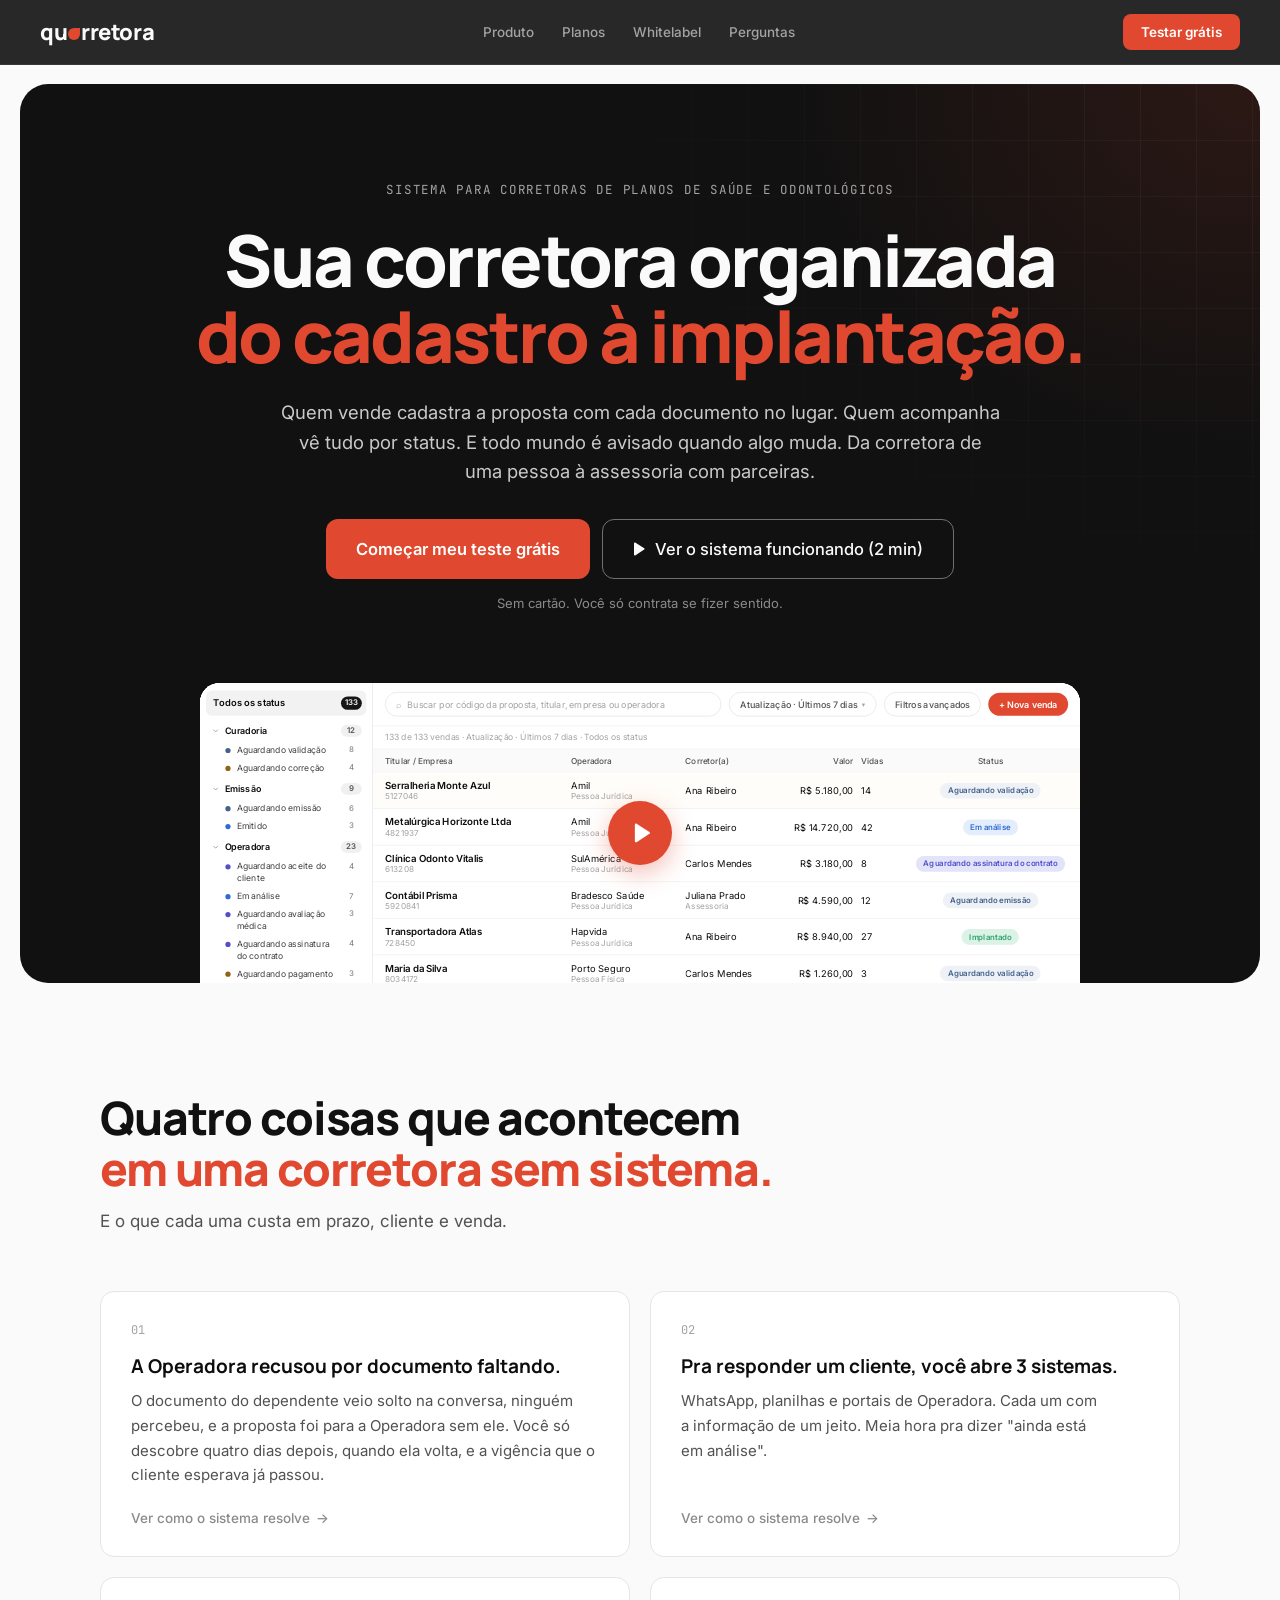
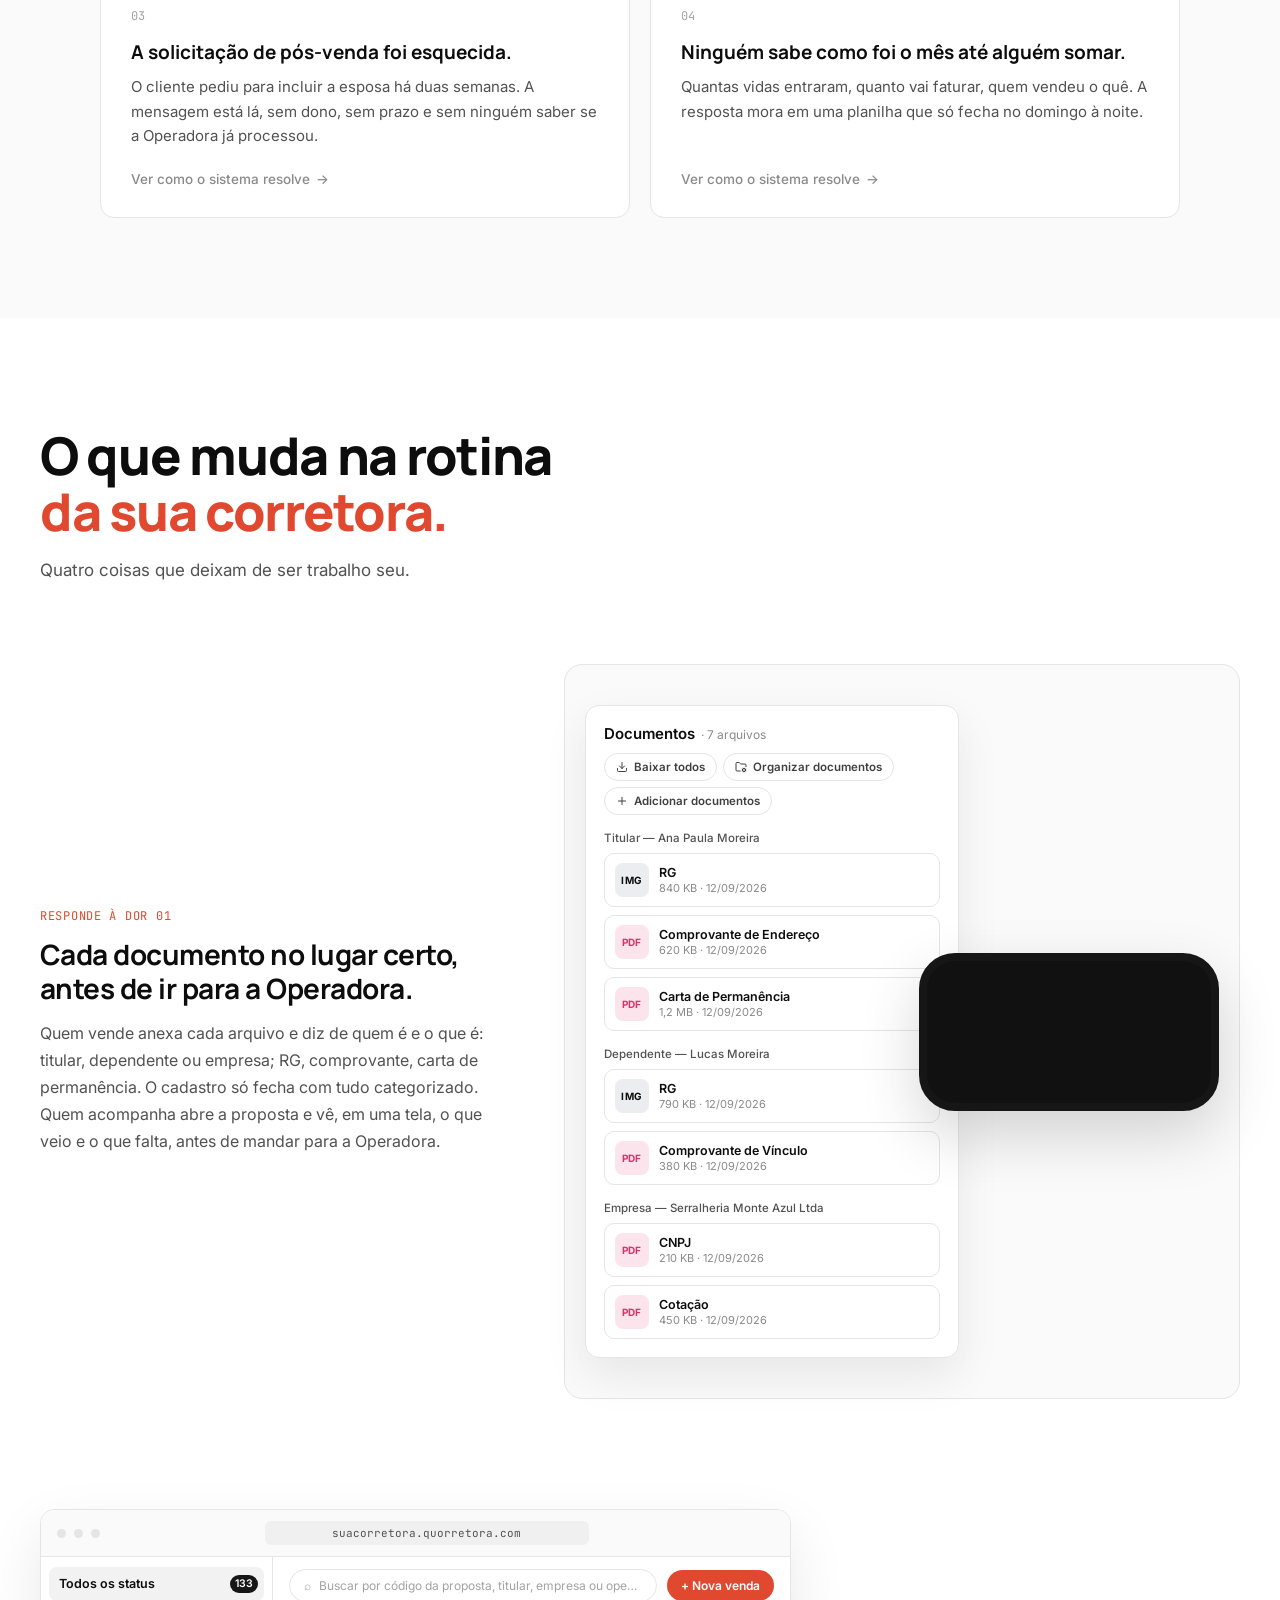
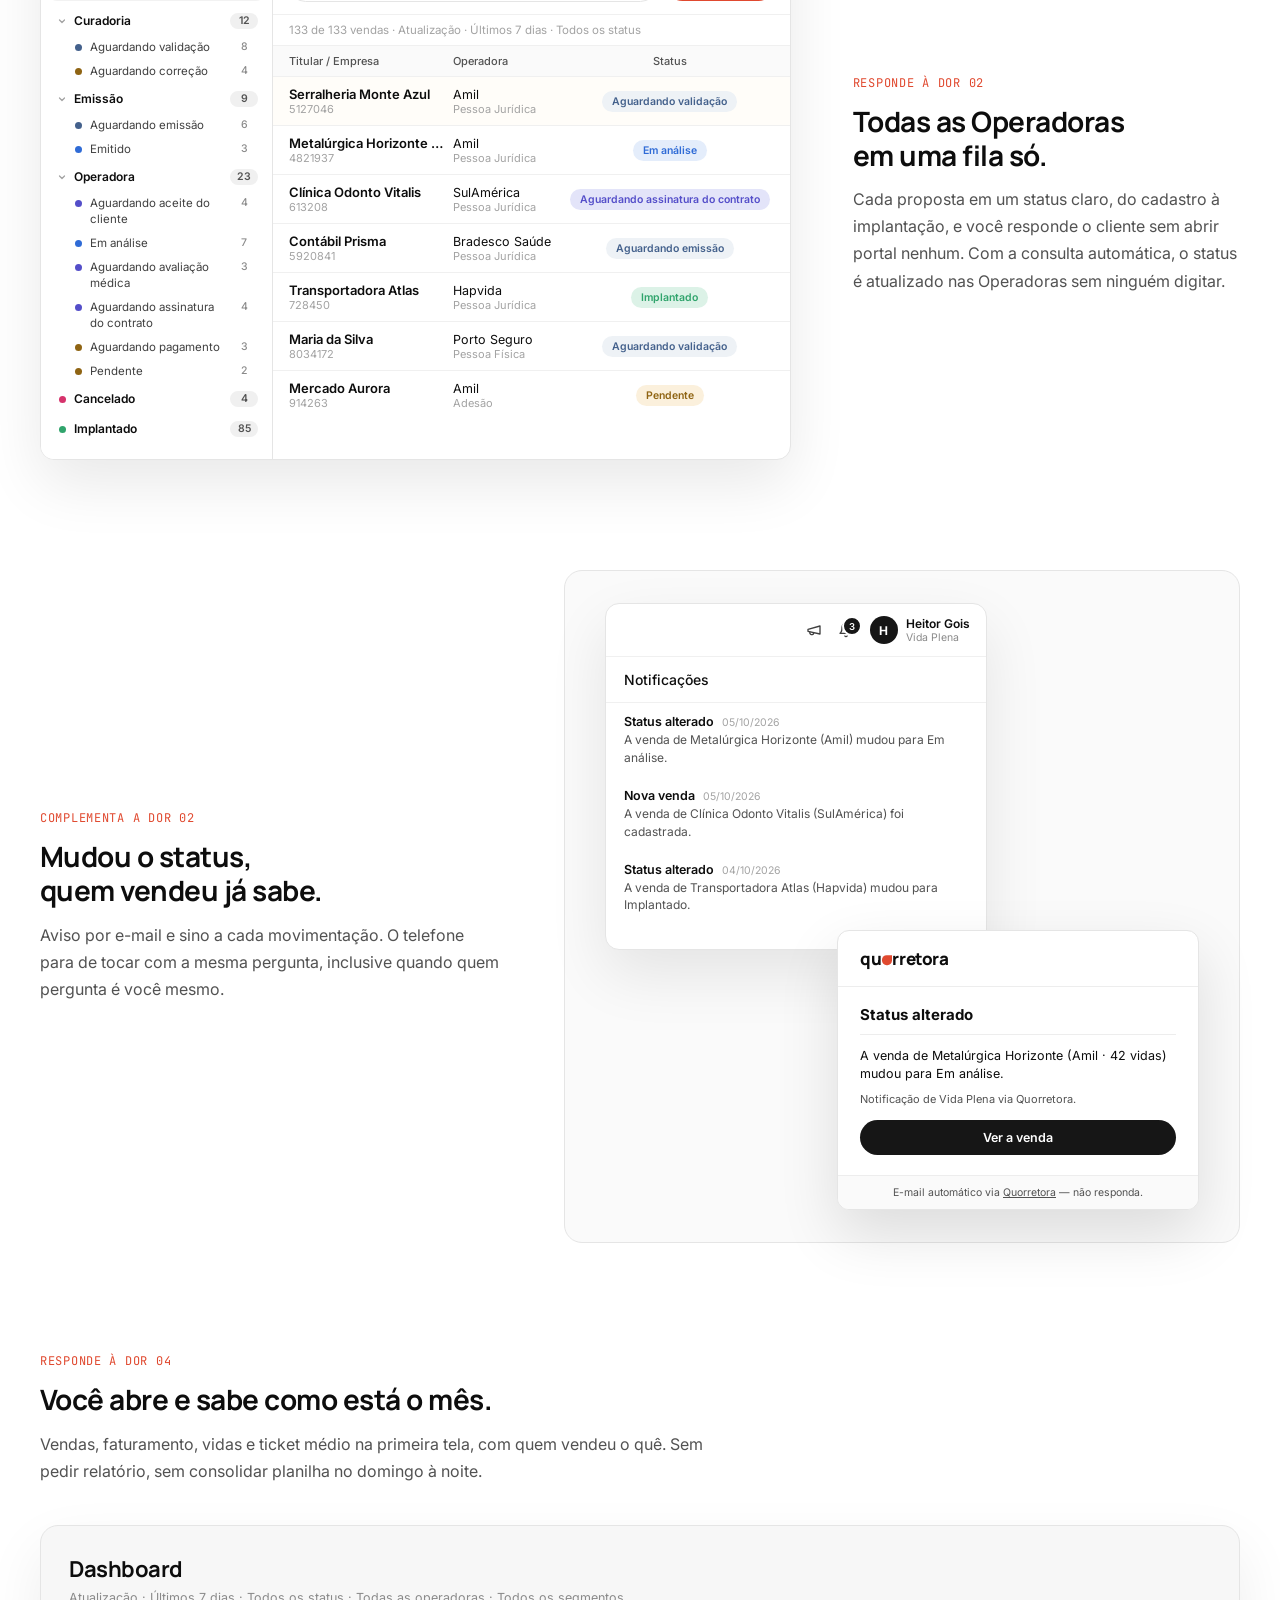
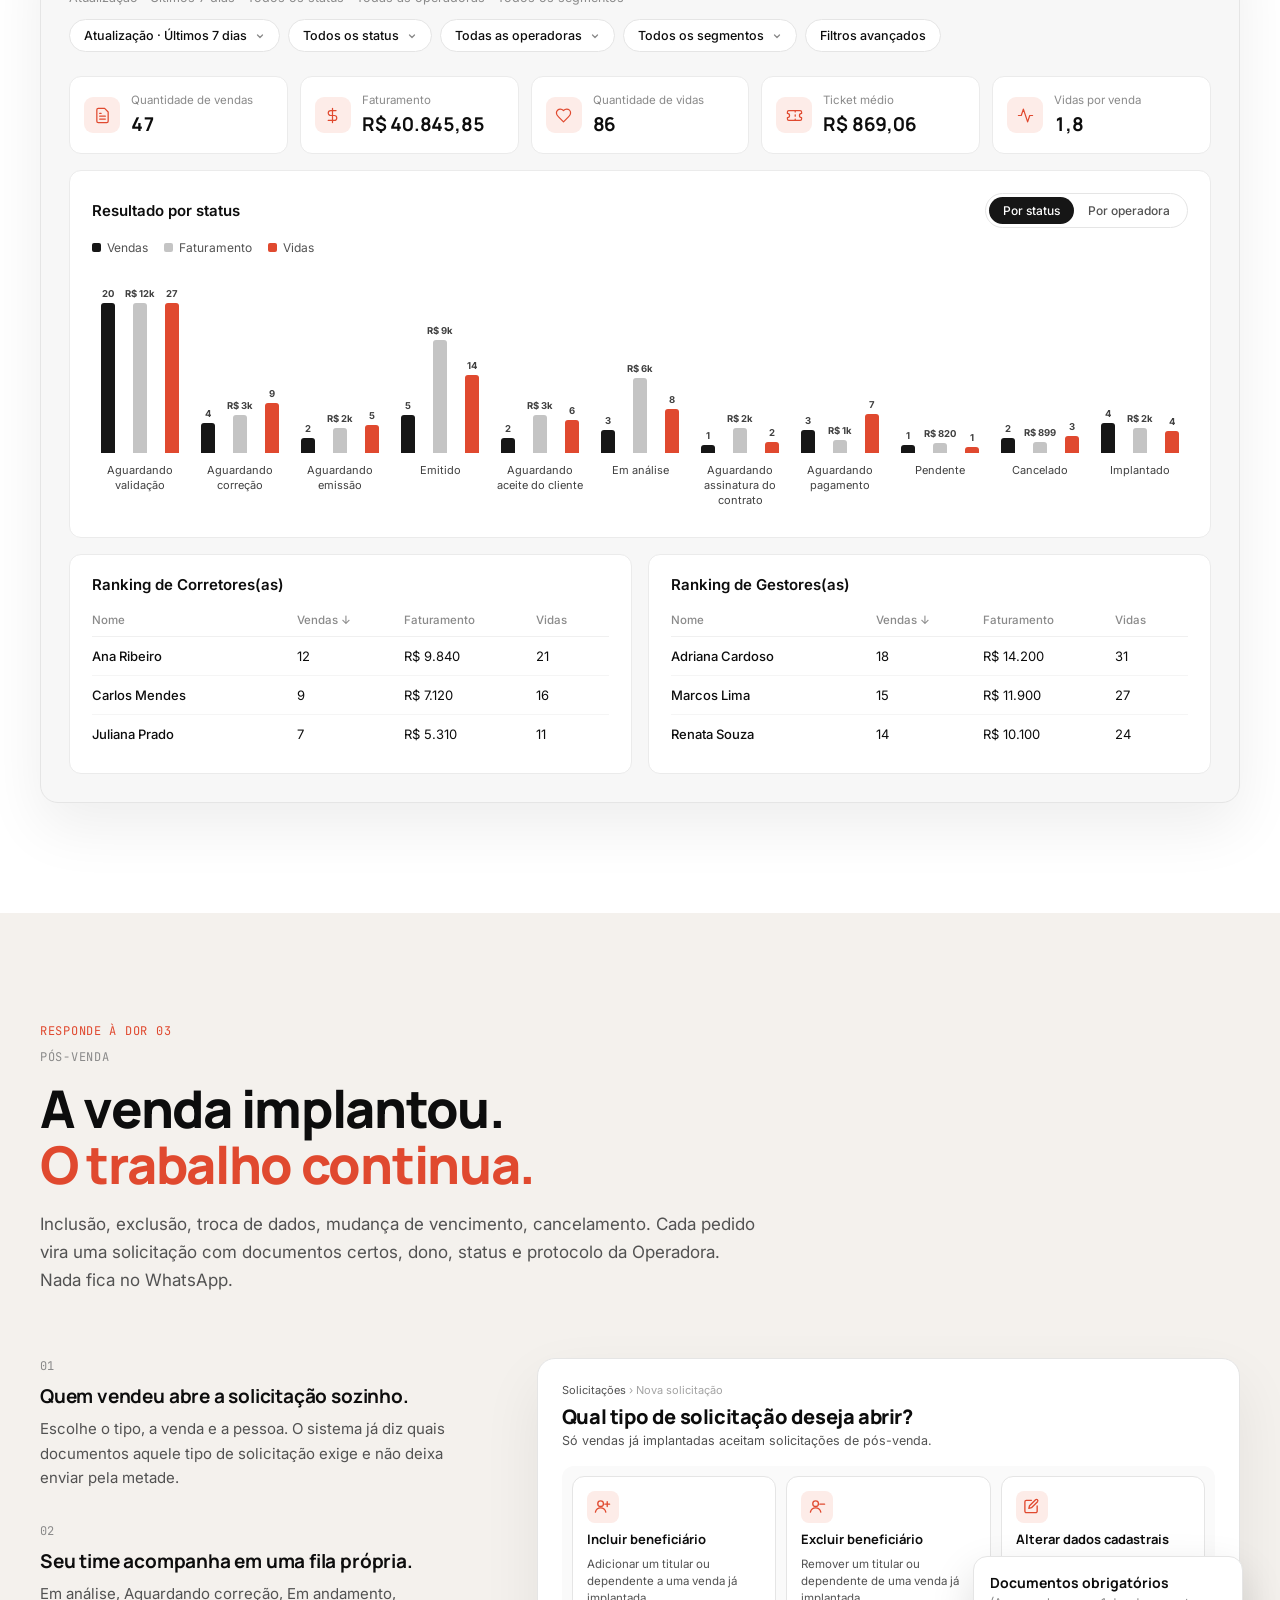
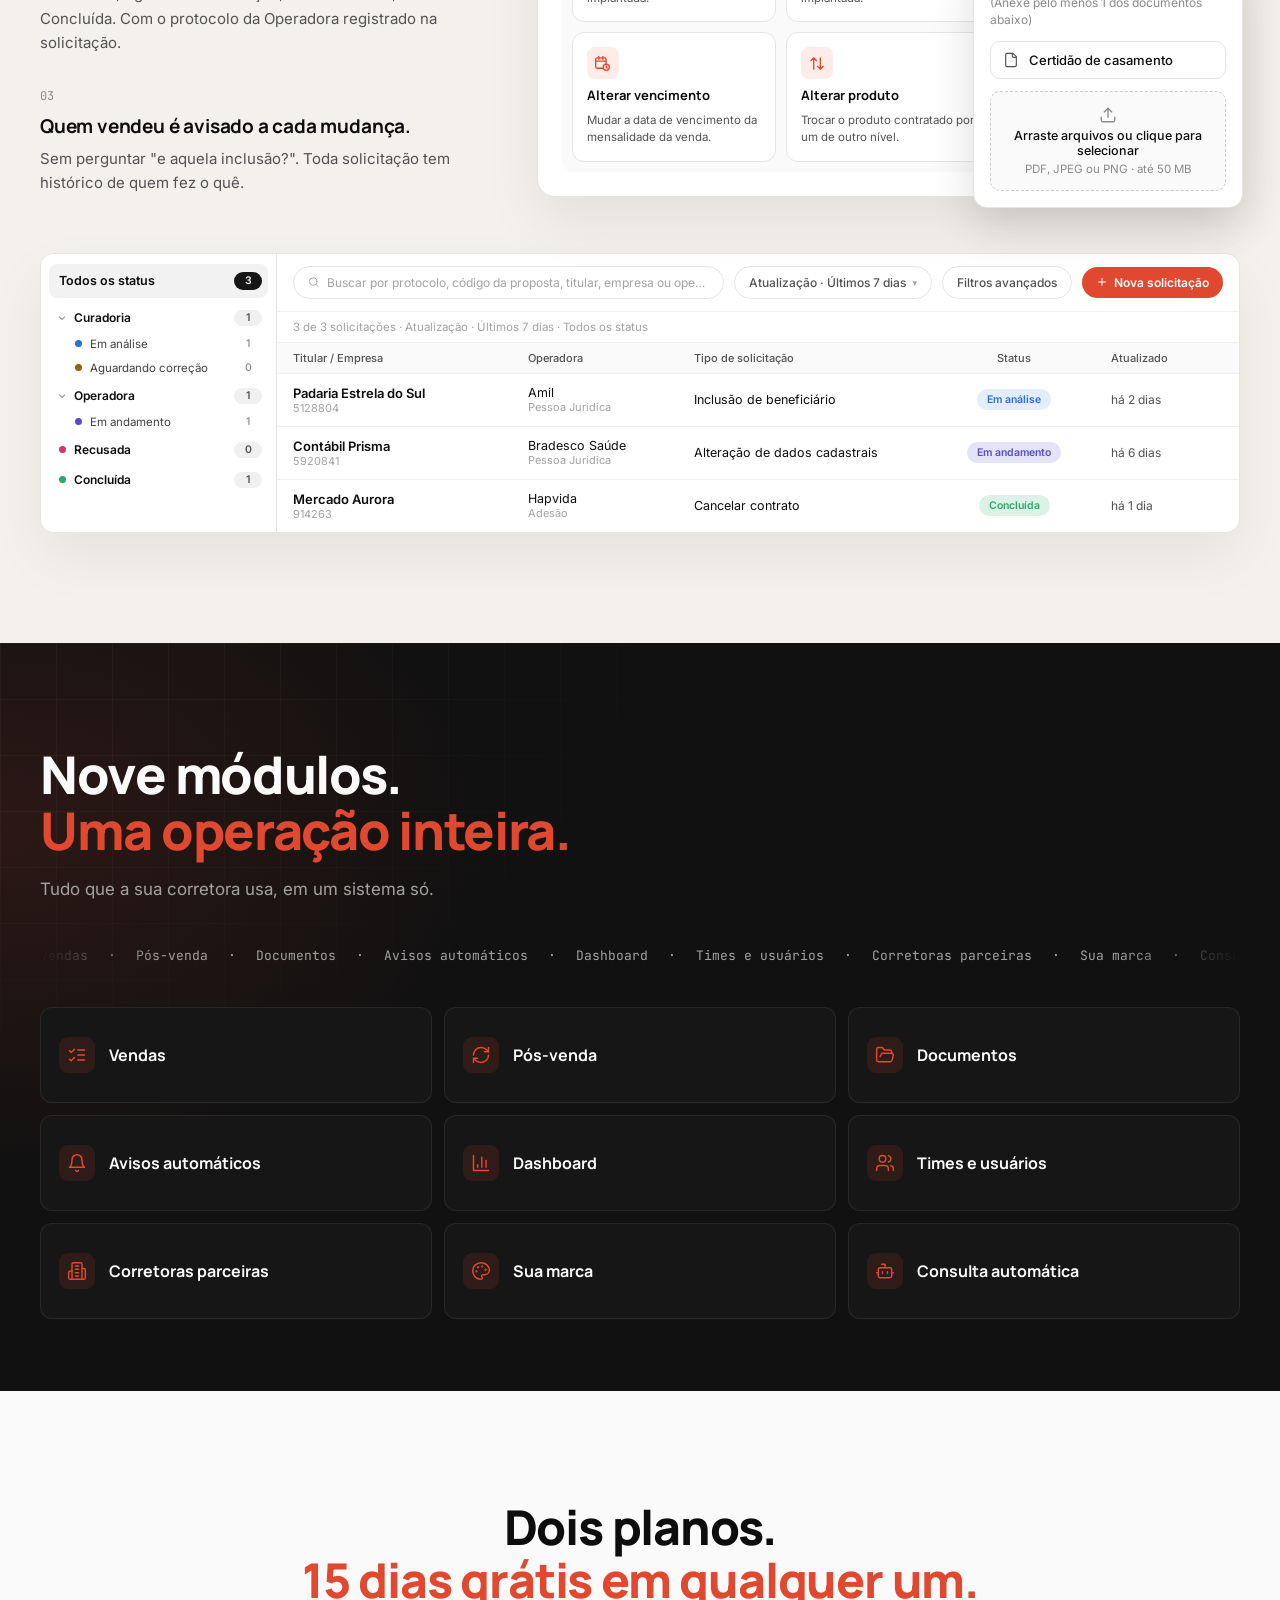
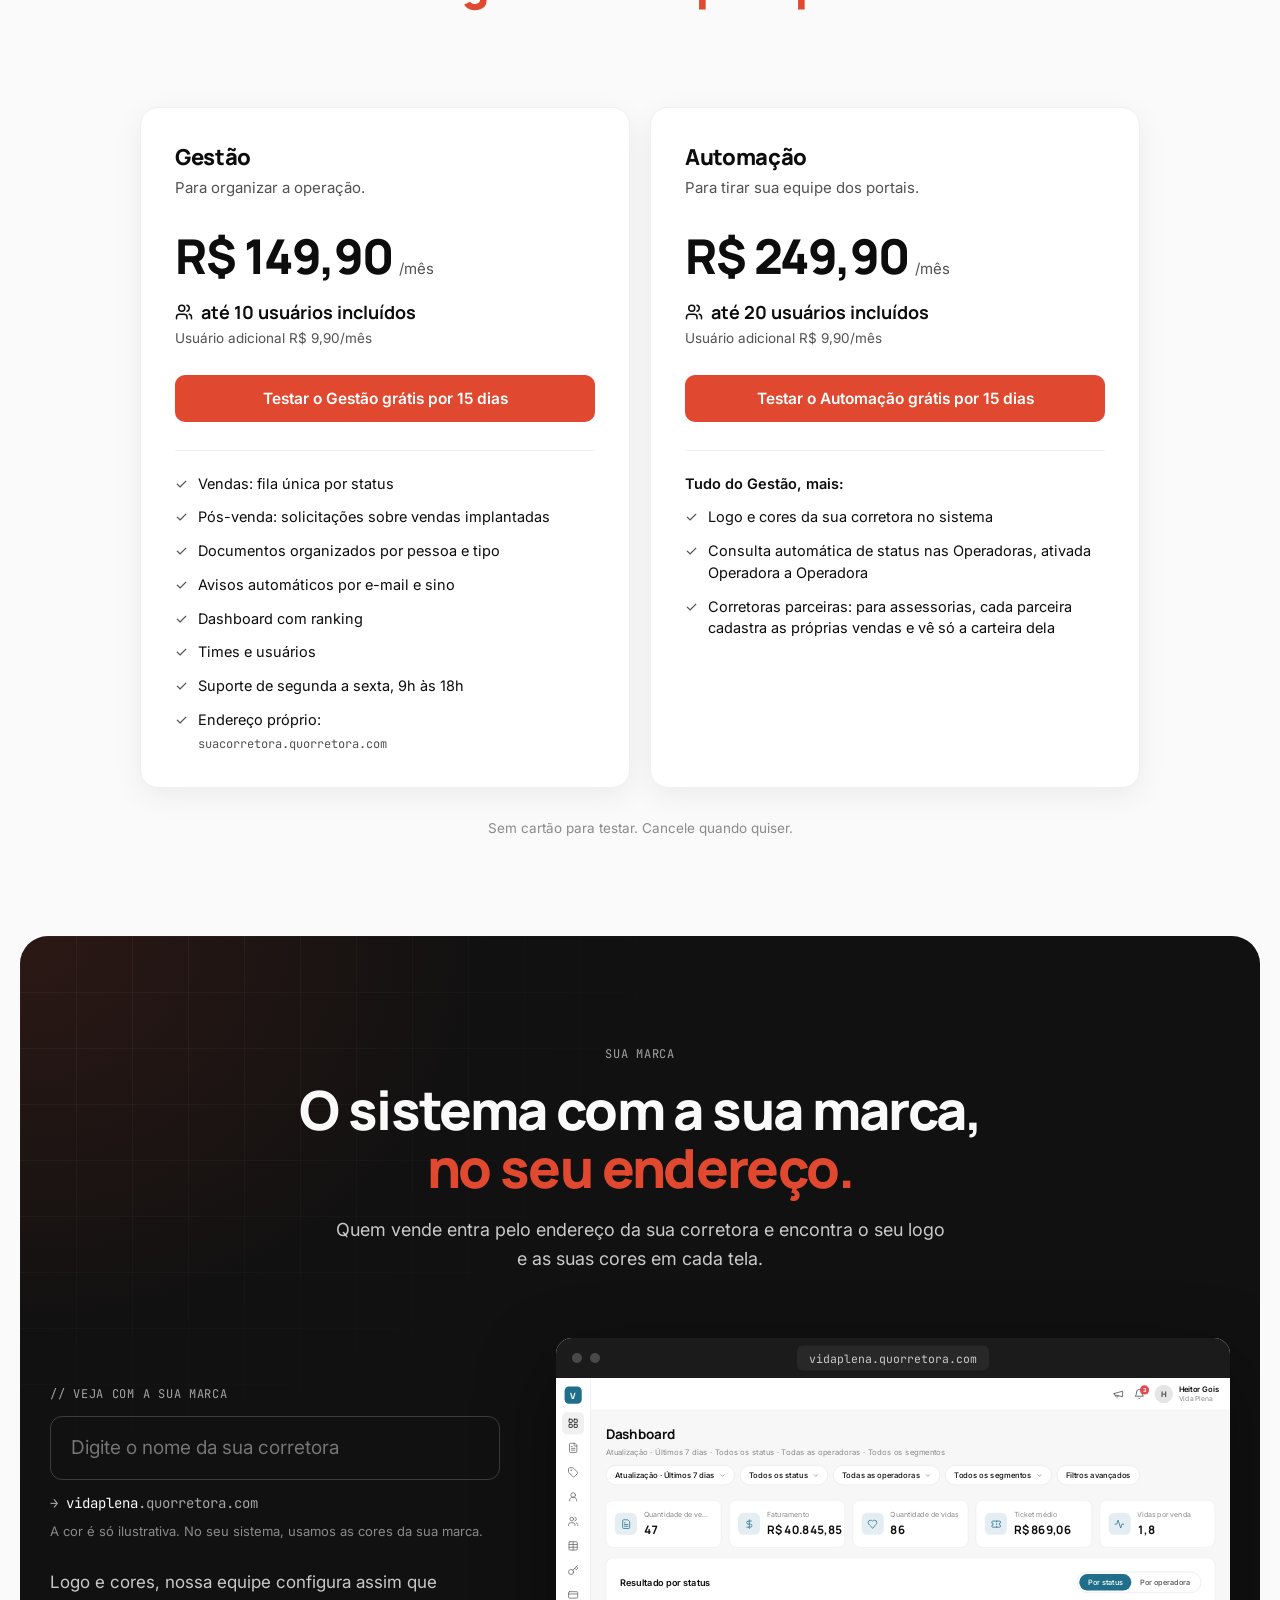
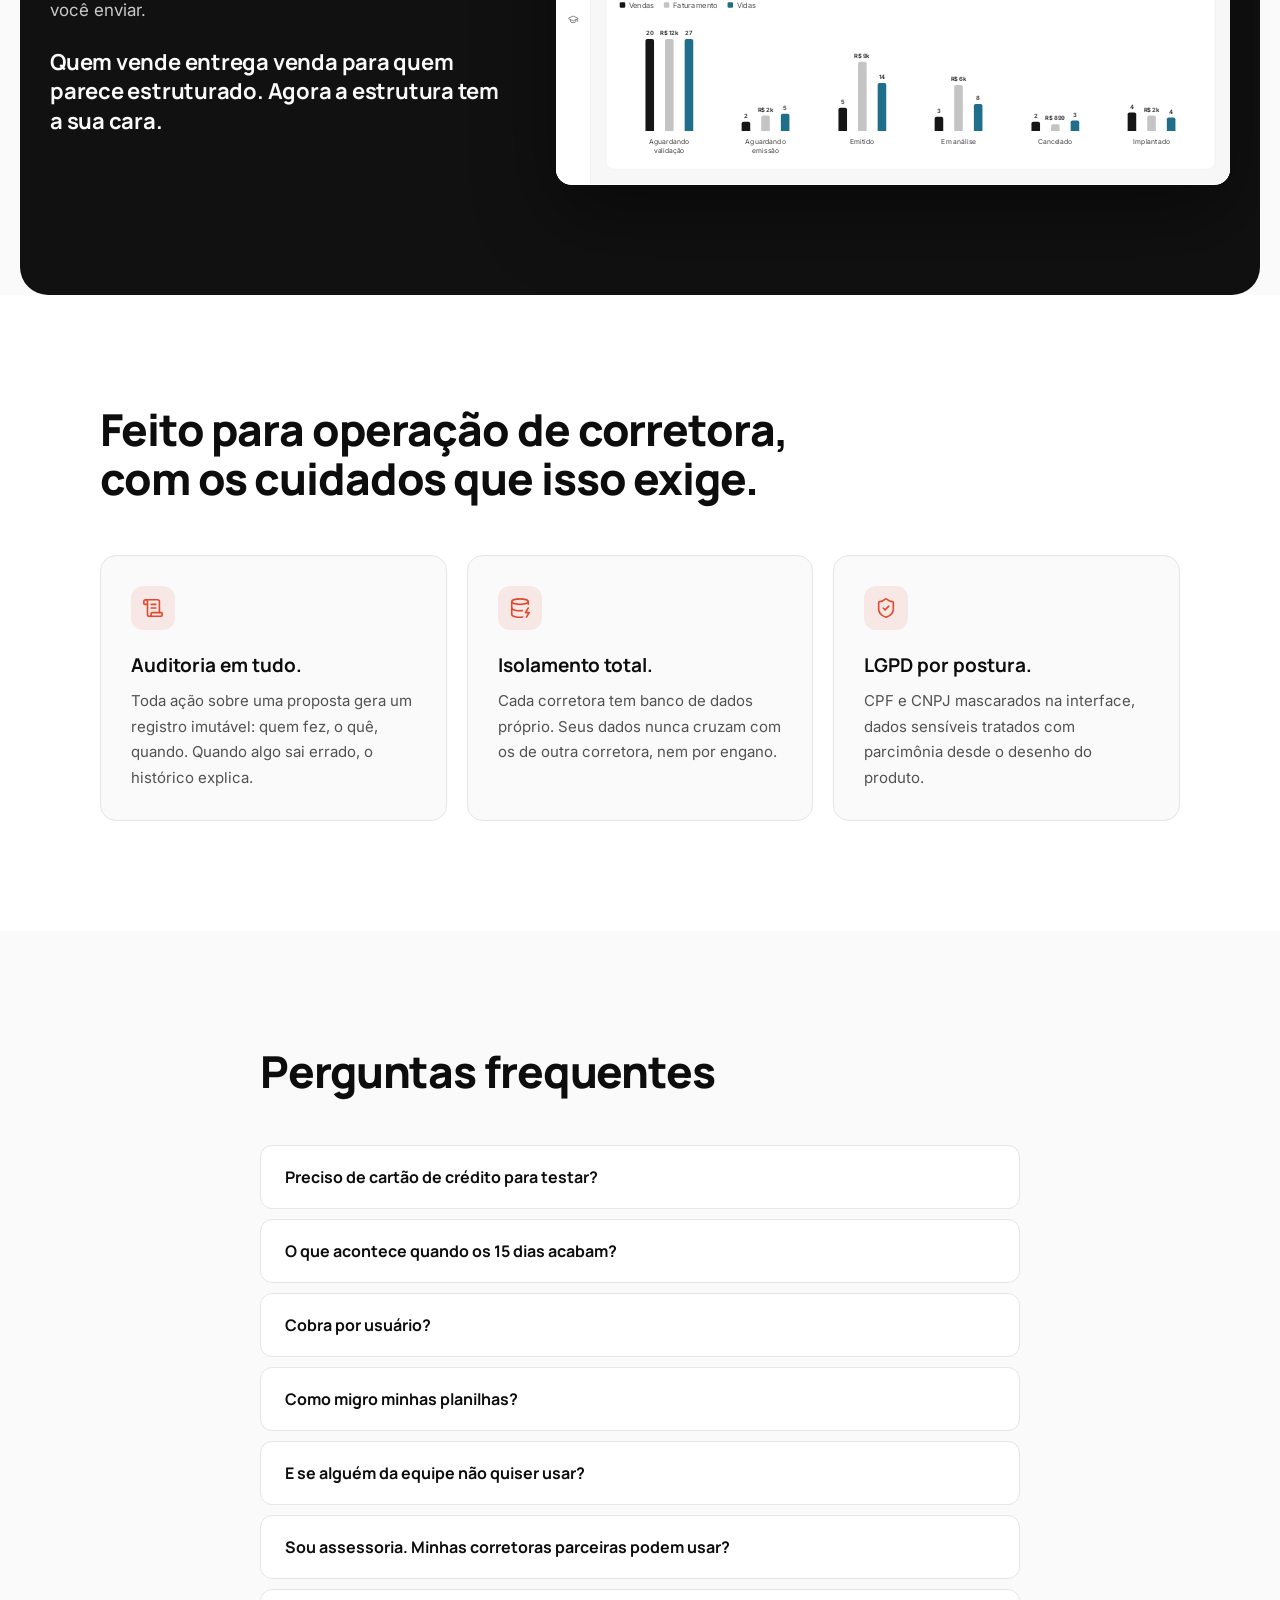
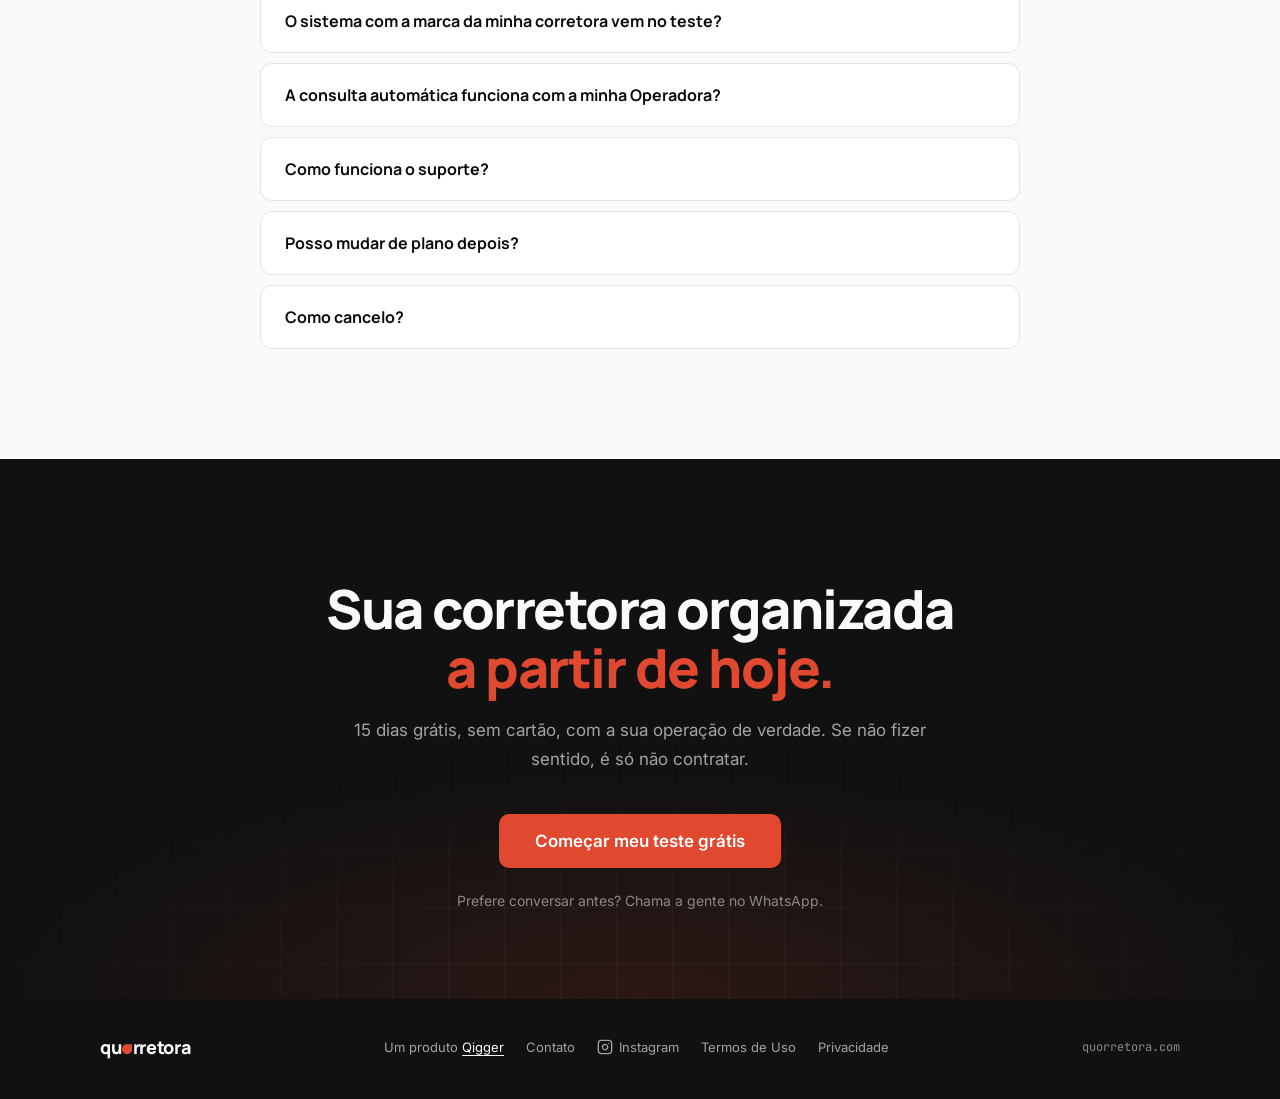
==== commit 0b4bcee6: "Implementar layout v4 com planos e teste grátis Reescreve a landing a partir do design v4: hero com " ====
--- a/index.html
+++ b/index.html
@@ -3,19 +3,28 @@
 <head>
 <meta charset="utf-8">
 <meta name="viewport" content="width=device-width, initial-scale=1">
-<title>Quorretora · CRM para corretoras de planos de saúde e odontológicos</title>
-<meta name="description" content="Toda proposta da sua corretora em uma fila única por status, no portal com a marca da sua corretora. Em piloto, com acesso antecipado.">
+<title>Quorretora: sistema e CRM para corretoras de planos de saúde</title>
+<meta name="description" content="Organize propostas, documentos, status nas Operadoras e pós-venda da sua corretora de planos de saúde e odontológicos. Teste grátis por 15 dias, sem cartão.">
+<meta name="robots" content="index, follow, max-snippet:-1, max-image-preview:large, max-video-preview:-1">
 <meta name="theme-color" content="#161616">
 <link rel="canonical" href="https://quorretora.com/">
 <meta property="og:type" content="website">
 <meta property="og:locale" content="pt_BR">
 <meta property="og:site_name" content="Quorretora">
-<meta property="og:title" content="Quorretora · CRM para corretoras de planos de saúde e odontológicos">
-<meta property="og:description" content="Toda proposta da sua corretora em uma fila única por status, no portal com a marca da sua corretora. Em piloto, com acesso antecipado.">
+<meta property="og:title" content="Quorretora: sua corretora organizada da proposta ao pós-venda">
+<meta property="og:description" content="Organize propostas, documentos, status nas Operadoras e pós-venda da sua corretora de planos de saúde e odontológicos. Teste grátis por 15 dias, sem cartão.">
 <meta property="og:url" content="https://quorretora.com/">
-<meta property="og:image" content="https://quorretora.com/assets/logo-quorretora.png">
-<meta name="twitter:card" content="summary">
+<meta property="og:image" content="https://quorretora.com/assets/og-image.png">
+<meta property="og:image:type" content="image/png">
+<meta property="og:image:width" content="1200">
+<meta property="og:image:height" content="630">
+<meta property="og:image:alt" content="Quorretora: sua corretora organizada da proposta ao pós-venda. Sistema para corretoras de planos de saúde e odontológicos.">
+<meta name="twitter:card" content="summary_large_image">
 <link rel="icon" type="image/svg+xml" href="favicon.svg">
+<link rel="icon" type="image/png" sizes="48x48" href="assets/icons/favicon-48.png">
+<link rel="apple-touch-icon" href="apple-touch-icon.png">
+<link rel="manifest" href="manifest.json">
+<link rel="alternate" type="text/plain" title="Resumo do site para agentes de IA" href="llms.txt">
 <script type="application/ld+json">
 {
   "@context": "https://schema.org",
@@ -25,9 +34,75 @@
       "@id": "https://quorretora.com/#org",
       "name": "Quorretora",
       "url": "https://quorretora.com/",
-      "logo": "https://quorretora.com/assets/logo-quorretora.png",
-      "parentOrganization": { "@type": "Organization", "name": "Qigger", "url": "https://qigger.com" },
-      "areaServed": "BR"
+      "logo": {
+        "@type": "ImageObject",
+        "url": "https://quorretora.com/assets/logo-quorretora.png",
+        "width": 1512,
+        "height": 480
+      },
+      "description": "Quorretora é um produto da Qigger: sistema para corretoras de planos de saúde e odontológicos.",
+      "sameAs": [
+        "https://instagram.com/quorretora"
+      ],
+      "parentOrganization": {
+        "@type": "Organization",
+        "name": "Qigger",
+        "url": "https://qigger.com"
+      },
+      "areaServed": "BR",
+      "contactPoint": [
+        {
+          "@type": "ContactPoint",
+          "contactType": "customer support",
+          "telephone": "+55-11-98441-4559",
+          "url": "https://wa.me/5511984414559",
+          "areaServed": "BR",
+          "availableLanguage": "Portuguese",
+          "hoursAvailable": {
+            "@type": "OpeningHoursSpecification",
+            "dayOfWeek": [
+              "Monday",
+              "Tuesday",
+              "Wednesday",
+              "Thursday",
+              "Friday"
+            ],
+            "opens": "09:00",
+            "closes": "18:00"
+          }
+        }
+      ]
+    },
+    {
+      "@type": "WebSite",
+      "@id": "https://quorretora.com/#website",
+      "url": "https://quorretora.com/",
+      "name": "Quorretora",
+      "inLanguage": "pt-BR",
+      "publisher": {
+        "@id": "https://quorretora.com/#org"
+      }
+    },
+    {
+      "@type": "WebPage",
+      "@id": "https://quorretora.com/#webpage",
+      "url": "https://quorretora.com/",
+      "name": "Quorretora: sistema e CRM para corretoras de planos de saúde",
+      "description": "Organize propostas, documentos, status nas Operadoras e pós-venda da sua corretora de planos de saúde e odontológicos. Teste grátis por 15 dias, sem cartão.",
+      "inLanguage": "pt-BR",
+      "isPartOf": {
+        "@id": "https://quorretora.com/#website"
+      },
+      "about": {
+        "@id": "https://quorretora.com/#app"
+      },
+      "primaryImageOfPage": {
+        "@type": "ImageObject",
+        "url": "https://quorretora.com/assets/og-image.png",
+        "width": 1200,
+        "height": 630
+      },
+      "dateModified": "2026-10-05"
     },
     {
       "@type": "SoftwareApplication",
@@ -35,22 +110,193 @@
       "name": "Quorretora",
       "url": "https://quorretora.com/",
       "applicationCategory": "BusinessApplication",
+      "applicationSubCategory": "CRM para corretoras de planos de saúde",
       "operatingSystem": "Web",
       "inLanguage": "pt-BR",
-      "description": "CRM whitelabel para corretoras de planos de saúde e odontológicos: fila única de propostas por status, portal com a marca da corretora, notificações automáticas para corretores e dashboard com vendas, faturamento, vidas e ticket médio.",
-      "audience": { "@type": "BusinessAudience", "name": "Corretoras de planos de saúde e odontológicos" },
-      "publisher": { "@id": "https://quorretora.com/#org" }
+      "description": "Sistema para corretoras de planos de saúde e odontológicos, da corretora de uma pessoa à assessoria com corretoras parceiras. Organiza as propostas com os documentos categorizados por pessoa, acompanha o status em todas as Operadoras em uma fila só, avisa quem vendeu a cada mudança e cuida do pós-venda.",
+      "featureList": [
+        "Fila única de propostas por status, do cadastro à implantação",
+        "Documentos categorizados por pessoa e tipo, com download em ZIP",
+        "Avisos automáticos por e-mail e sino a cada mudança de status",
+        "Dashboard com vendas, faturamento, vidas, ticket médio e ranking",
+        "Pós-venda: inclusão, exclusão, alterações e cancelamento sobre vendas implantadas",
+        "Times e usuários com visibilidade por escopo",
+        "Corretoras parceiras para assessorias",
+        "Sistema com o logo, as cores e o endereço da corretora",
+        "Consulta automática de status nos portais das Operadoras"
+      ],
+      "audience": {
+        "@type": "BusinessAudience",
+        "name": "Corretores, corretoras e assessorias de planos de saúde e odontológicos"
+      },
+      "screenshot": "https://quorretora.com/assets/video-thumb.jpg",
+      "image": "https://quorretora.com/assets/og-image.png",
+      "video": {
+        "@id": "https://quorretora.com/#video"
+      },
+      "offers": [
+        {
+          "@type": "Offer",
+          "name": "Teste grátis",
+          "price": "0",
+          "priceCurrency": "BRL",
+          "url": "https://quorretora.com/?teste=1",
+          "description": "15 dias grátis em qualquer plano, sem cartão de crédito.",
+          "eligibleDuration": {
+            "@type": "QuantitativeValue",
+            "value": 15,
+            "unitCode": "DAY"
+          }
+        },
+        {
+          "@type": "Offer",
+          "name": "Gestão",
+          "price": "149.90",
+          "priceCurrency": "BRL",
+          "url": "https://quorretora.com/#precos",
+          "availability": "https://schema.org/InStock",
+          "priceSpecification": {
+            "@type": "UnitPriceSpecification",
+            "price": "149.90",
+            "priceCurrency": "BRL",
+            "referenceQuantity": {
+              "@type": "QuantitativeValue",
+              "value": 1,
+              "unitCode": "MON"
+            }
+          },
+          "description": "Até 10 usuários incluídos. Usuário adicional R$ 9,90/mês. Para organizar a operação."
+        },
+        {
+          "@type": "Offer",
+          "name": "Automação",
+          "price": "249.90",
+          "priceCurrency": "BRL",
+          "url": "https://quorretora.com/#precos",
+          "availability": "https://schema.org/InStock",
+          "priceSpecification": {
+            "@type": "UnitPriceSpecification",
+            "price": "249.90",
+            "priceCurrency": "BRL",
+            "referenceQuantity": {
+              "@type": "QuantitativeValue",
+              "value": 1,
+              "unitCode": "MON"
+            }
+          },
+          "description": "Até 20 usuários incluídos. Usuário adicional R$ 9,90/mês. Tudo do Gestão, mais logo e cores da corretora, consulta automática de status nas Operadoras e corretoras parceiras."
+        }
+      ],
+      "publisher": {
+        "@id": "https://quorretora.com/#org"
+      }
+    },
+    {
+      "@type": "VideoObject",
+      "@id": "https://quorretora.com/#video",
+      "name": "Quorretora: o sistema funcionando",
+      "description": "Demonstração do Quorretora, sistema para corretoras de planos de saúde e odontológicos, em funcionamento.",
+      "thumbnailUrl": "https://quorretora.com/assets/video-thumb.jpg",
+      "uploadDate": "2026-10-05T09:00:00-03:00",
+      "duration": "PT2M26S",
+      "contentUrl": "https://quorretora.com/assets/quorretora-explicativo-1080-web.mp4",
+      "inLanguage": "pt-BR",
+      "publisher": {
+        "@id": "https://quorretora.com/#org"
+      }
     },
     {
       "@type": "FAQPage",
       "@id": "https://quorretora.com/#faq",
       "mainEntity": [
-        { "@type": "Question", "name": "Como migro minhas planilhas?", "acceptedAnswer": { "@type": "Answer", "text": "Nosso time apoia a carga inicial das suas propostas durante a implantação. Você não começa do zero." } },
-        { "@type": "Question", "name": "Funciona no celular?", "acceptedAnswer": { "@type": "Answer", "text": "Sim, web responsiva. Não precisa instalar app." } },
-        { "@type": "Question", "name": "Meu corretor atende outras corretoras. Como fica?", "acceptedAnswer": { "@type": "Answer", "text": "Cada corretora tem seu próprio portal, com endereço e marca exclusivos. O que acontece no seu portal é só da sua corretora." } },
-        { "@type": "Question", "name": "Quem vê o quê dentro do sistema?", "acceptedAnswer": { "@type": "Answer", "text": "Cada perfil tem seu escopo: corretor vê as próprias propostas, gestor vê o time, administrador vê tudo." } },
-        { "@type": "Question", "name": "E se o corretor não quiser usar?", "acceptedAnswer": { "@type": "Answer", "text": "Seu time cadastra e regulariza por ele. A autoria fica registrada." } },
-        { "@type": "Question", "name": "Como funciona o suporte?", "acceptedAnswer": { "@type": "Answer", "text": "Feito pelo time da Quorretora, de segunda a sexta, das 9h às 18h." } }
+        {
+          "@type": "Question",
+          "name": "Preciso de cartão de crédito para testar?",
+          "acceptedAnswer": {
+            "@type": "Answer",
+            "text": "Não. Você cadastra a corretora, recebe o acesso por e-mail e usa por 15 dias. Se quiser continuar, é só clicar em Contratar dentro do sistema e falar com o nosso time."
+          }
+        },
+        {
+          "@type": "Question",
+          "name": "O que acontece quando os 15 dias acabam?",
+          "acceptedAnswer": {
+            "@type": "Answer",
+            "text": "O acesso é pausado e seus dados ficam guardados por 30 dias. Se contratar nesse período, você continua de onde parou."
+          }
+        },
+        {
+          "@type": "Question",
+          "name": "Cobra por usuário?",
+          "acceptedAnswer": {
+            "@type": "Answer",
+            "text": "Cada plano inclui uma quantidade de usuários (10 no Gestão, 20 no Automação). Acima disso, cada usuário adicional custa R$ 9,90 por mês. Conta todo usuário que teve acesso no mês, inclusive corretores e usuários de parceiras."
+          }
+        },
+        {
+          "@type": "Question",
+          "name": "Como migro minhas planilhas?",
+          "acceptedAnswer": {
+            "@type": "Answer",
+            "text": "Você pode cadastrar as propostas direto no sistema ou pedir ajuda: nosso time faz o cadastro dos usuários e a migração da sua planilha, sem custo. É só chamar no WhatsApp que a gente começa."
+          }
+        },
+        {
+          "@type": "Question",
+          "name": "E se alguém da equipe não quiser usar?",
+          "acceptedAnswer": {
+            "@type": "Answer",
+            "text": "Você cadastra e regulariza por ela. A autoria fica registrada e ela continua sendo avisada a cada status."
+          }
+        },
+        {
+          "@type": "Question",
+          "name": "Sou assessoria. Minhas corretoras parceiras podem usar?",
+          "acceptedAnswer": {
+            "@type": "Answer",
+            "text": "Sim, no plano Automação. Cada parceira ganha acesso para cadastrar e acompanhar as próprias propostas. Ela enxerga só a carteira dela, e você enxerga tudo em uma fila só, sem receber venda por WhatsApp."
+          }
+        },
+        {
+          "@type": "Question",
+          "name": "O sistema com a marca da minha corretora vem no teste?",
+          "acceptedAnswer": {
+            "@type": "Answer",
+            "text": "O endereço próprio (suacorretora.quorretora.com) já vem no teste. Logo e cores da sua corretora fazem parte do Automação: na contratação, nossa equipe configura assim que você enviar."
+          }
+        },
+        {
+          "@type": "Question",
+          "name": "A consulta automática funciona com a minha Operadora?",
+          "acceptedAnswer": {
+            "@type": "Answer",
+            "text": "A consulta automática de status é ativada Operadora a Operadora, priorizada pela carteira dos clientes ativos. Na contratação, a gente confirma a cobertura da sua carteira."
+          }
+        },
+        {
+          "@type": "Question",
+          "name": "Como funciona o suporte?",
+          "acceptedAnswer": {
+            "@type": "Answer",
+            "text": "Feito pelo time do Quorretora, de segunda a sexta, das 9h às 18h. Dentro do sistema, o administrador tem um botão de suporte que abre direto a conversa com o nosso time."
+          }
+        },
+        {
+          "@type": "Question",
+          "name": "Posso mudar de plano depois?",
+          "acceptedAnswer": {
+            "@type": "Answer",
+            "text": "Sim, é só entrar em contato com o nosso suporte dentro do sistema. Ao mudar para o Automação, as funcionalidades novas são liberadas assim que a troca é feita, sem cobrança extra no mês. O novo valor começa na próxima fatura. Ao voltar para o Gestão, você continua com o Automação até o fim do período já pago."
+          }
+        },
+        {
+          "@type": "Question",
+          "name": "Como cancelo?",
+          "acceptedAnswer": {
+            "@type": "Answer",
+            "text": "É só falar com o nosso suporte. Seu acesso continua até o fim do período já pago, sem multa."
+          }
+        }
       ]
     }
   ]
@@ -59,623 +305,864 @@
 <link rel="preconnect" href="https://fonts.googleapis.com">
 <link rel="preconnect" href="https://fonts.gstatic.com" crossorigin>
 <link href="https://fonts.googleapis.com/css2?family=Manrope:wght@600;700;800&family=Inter:wght@400;500;600&family=JetBrains+Mono:wght@400;500&display=swap" rel="stylesheet">
-<style>
-html{scroll-behavior:smooth}
-body{margin:0;background:#FAFAFA;color:#0D0D0D;font-family:Inter,system-ui,sans-serif;-webkit-font-smoothing:antialiased}
-a{color:#0D0D0D;text-decoration:none}
-a:hover{color:#E0492F}
-details summary::-webkit-details-marker{display:none}
-input{font-family:Inter,system-ui,sans-serif}
-button{font-family:inherit}
-
-/* Estados de hover/focus (equivalentes aos style-hover do design) */
-.logo-a,.logo-a:hover{color:#FAFAFA}
-.nav-a{color:#A3A3A3}
-.nav-a:hover{color:#FAFAFA}
-.btn-solid{background:#E0492F;color:#fff;transition:background .15s ease,transform .15s ease}
-.btn-solid:hover{background:#c93d26;color:#fff}
-.btn-sm:hover{transform:translateY(-1px)}
-.btn-lg:hover{transform:translateY(-2px)}
-.btn-solid:active{transform:translateY(0)}
-.btn-ghost{border:1px solid rgba(255,255,255,.22);color:#FAFAFA;transition:border-color .15s ease}
-.btn-ghost:hover{border-color:rgba(255,255,255,.55);color:#FAFAFA}
-.card-hover{transition:transform .2s ease,box-shadow .2s ease}
-.card-hover:hover{transform:translateY(-3px);box-shadow:0 12px 32px rgba(0,0,0,.07)}
-.link-brand{color:#FAFAFA}
-.link-brand:hover{color:#E0492F}
-.link-muted{color:#A3A3A3}
-.link-muted:hover{color:#FAFAFA}
-#wl-input{width:100%;max-width:420px;box-sizing:border-box;background:#161616;border:1px solid rgba(255,255,255,.16);border-radius:10px;color:#FAFAFA;font-size:16px;padding:15px 18px;outline:none;transition:border-color .2s ease}
-#wl-input:focus{border-color:#E0492F}
-
-/* Abas de capacidades */
-.cap-tab{position:relative;background:none;border:none;cursor:pointer;margin:0;font-family:Manrope,sans-serif;font-weight:700;font-size:15px;padding:10px 16px 14px;color:#A3A3A3;transition:color .2s ease}
-.cap-tab.active{color:#0D0D0D}
-.cap-track{position:absolute;left:16px;right:16px;bottom:-1px;height:2px;background:transparent;display:block}
-.cap-tab.active .cap-track{background:#E5E5E5}
-.cap-fill{display:block;height:100%;background:#E0492F;width:0}
-
-@keyframes termline{from{opacity:0;transform:translateY(4px)}to{opacity:1;transform:none}}
-@keyframes blink{0%,100%{opacity:1}50%{opacity:0}}
-@media(max-width:840px){#site-nav{display:none!important}}
-/* Telas muito estreitas: header compacto pra logo + CTA caberem lado a lado */
-@media(max-width:380px){header .logo-a img{height:36px!important;margin-left:-6px!important}header .btn-sm{font-size:12px!important;padding:8px 12px!important}}
-@media(max-width:640px){#kin-line{min-height:2.25em!important}}
-@media(max-width:940px){[data-mh]{display:none!important}[data-hrow]{grid-template-columns:1.5fr 1fr 146px!important}[data-hrow]>span:last-child{justify-self:stretch!important;box-sizing:border-box;max-width:100%;overflow:hidden;text-overflow:ellipsis;text-align:center}}
-@media(max-width:760px){#hero-tree{display:none!important}#hero-mock{grid-template-columns:1fr!important}}
-@media(max-width:480px){[data-hrow]{grid-template-columns:1.4fr 1fr 112px!important;gap:8px!important}}
-/* Jornada empilhada: componente gruda no topo (sob o header) e some o vão que deixava texto aparecer em cima */
-@media(max-width:800px){#j-grid{display:block!important}#j-sticky{top:58px!important;padding:6px 0 10px!important}#j-stage{height:min(300px,38vh)!important}#j-phone{width:132px!important}[data-jstep]{min-height:50vh!important}}
-/* Dashboard compacto: métricas em 2 colunas e gráfico só com os status principais */
-@media(max-width:700px){#dm-grid{grid-template-columns:repeat(2,1fr)!important}#dm-grid div[id^=dm-]{font-size:19px!important}}
-@media(max-width:430px){#dm-grid>div>span:first-child{display:none!important}}
-/* Celular: gráfico só com o essencial do funil e sem os números sobre as barras */
-@media(max-width:480px){.dash-extra-sm{display:none!important}.dash-val{display:none!important}#dash-chart{gap:6px!important}}
-@media(max-width:1080px){#persona-grid{grid-template-columns:repeat(2,1fr)!important}}
-@media(max-width:600px){#persona-grid{grid-template-columns:1fr!important}}
-@media(prefers-reduced-motion:reduce){*,*::before,*::after{animation:none!important;transition:none!important}}
-</style>
+<link rel="stylesheet" href="assets/css/site.css">
+<link rel="stylesheet" href="assets/css/mocks.css">
+<link rel="stylesheet" href="assets/css/trial.css">
+<script>document.documentElement.classList.add('js')</script>
+<script type="module" src="assets/js/main.js"></script>
 </head>
 <body>
 
 <header style="position:fixed;top:0;left:0;right:0;z-index:60;background:rgba(22,22,22,.92);backdrop-filter:blur(10px);border-bottom:1px solid rgba(255,255,255,.07)">
-  <div style="max-width:1200px;margin:0 auto;padding:0 24px;height:64px;display:flex;align-items:center;justify-content:space-between;gap:16px">
-    <a href="#top" class="logo-a" style="display:flex;align-items:center"><img src="assets/logo-quorretora-branca.png" alt="Quorretora" width="1512" height="480" style="height:44px;width:auto;display:block;margin-left:-8px"></a>
+  <div style="max-width:1200px;margin:0 auto;padding:0 20px;height:64px;display:flex;align-items:center;justify-content:space-between;gap:16px">
+    <a class="hv-light" href="#top" style="display:flex;align-items:baseline;font-family:Manrope,sans-serif;font-weight:800;font-size:22px;letter-spacing:-0.02em">qu<span style="display:inline-block;width:.56em;height:.56em;background:#E0492F;border-radius:48% 0 48% 48%;margin:0 .04em;transform:translateY(.01em);animation:cellmorph 1.6s cubic-bezier(.6,.05,.2,1) both"><span class="visually-hidden">o</span></span>rretora</a>
     <nav id="site-nav" style="display:flex;gap:28px;font-size:13.5px;font-weight:500">
-      <a href="#produto" class="nav-a">Produto</a>
-      <a href="#whitelabel" class="nav-a">Whitelabel</a>
-      <a href="#dashboard" class="nav-a">Dashboard</a>
-      <a href="#pra-quem" class="nav-a">Pra quem é</a>
-      <a href="#faq" class="nav-a">Perguntas</a>
+      <a class="hv-muted" href="#produto">Produto</a>
+      <a class="hv-muted" href="#precos">Planos</a>
+      <a class="hv-muted" href="#sua-marca">Whitelabel</a>
+      <a class="hv-muted" href="#faq">Perguntas</a>
     </nav>
-    <a href="#" target="_blank" rel="noopener" class="wa-link btn-solid btn-sm" style="font-size:13.5px;font-weight:600;padding:10px 18px;border-radius:8px;white-space:nowrap">Agendar demonstração</a>
+    <div style="display:flex;align-items:center;gap:18px">
+      <button type="button" class="btn-cta-sm" data-open-trial style="color:#fff;border:none;cursor:pointer;font-size:13.5px;font-weight:600;padding:10px 18px;border-radius:8px;white-space:nowrap;transition:background .15s ease,transform .15s ease">Testar grátis</button>
+      <button type="button" id="menu-btn" data-menu-open aria-expanded="false" aria-controls="mobile-menu" aria-label="Abrir menu" style="display:none;width:40px;height:40px;align-items:center;justify-content:center;background:none;border:1px solid rgba(255,255,255,.16);border-radius:8px;color:#FAFAFA;cursor:pointer;padding:0"><svg width="18" height="14" viewBox="0 0 18 14" aria-hidden="true"><path d="M1 1h16M1 7h16M1 13h16" stroke="currentColor" stroke-width="1.6" stroke-linecap="round"></path></svg></button>
+    </div>
   </div>
 </header>
 
-<!-- ===== 1 · HERO VIVO ===== -->
-<div id="top" style="background:#FAFAFA;padding:76px 12px 12px">
-<section style="position:relative;background:#111111;color:#FAFAFA;overflow:hidden;border-radius:28px;max-width:1400px;margin:0 auto;padding:84px 24px 0">
-  <div style="position:absolute;inset:0;background:radial-gradient(ellipse 75% 55% at 50% -5%, rgba(224,73,47,.13), transparent 72%)"></div>
-  <div style="position:absolute;inset:0;background-image:linear-gradient(rgba(255,255,255,.04) 1px, transparent 1px),linear-gradient(90deg, rgba(255,255,255,.04) 1px, transparent 1px);background-size:56px 56px;mask-image:linear-gradient(to top right, rgba(0,0,0,.9) 30%, transparent 78%);-webkit-mask-image:linear-gradient(to top right, rgba(0,0,0,.9) 30%, transparent 78%)"></div>
-  <div style="position:relative;max-width:1080px;margin:0 auto;display:flex;flex-direction:column;align-items:center;text-align:center">
-    <div style="font-family:'JetBrains Mono',monospace;font-size:12.5px;letter-spacing:.04em;color:#A3A3A3;border:1px solid rgba(255,255,255,.14);border-radius:999px;padding:7px 16px;margin-bottom:28px">Em piloto na CorClub Assessoria · Acesso antecipado</div>
-    <h1 style="font-family:Manrope,sans-serif;font-weight:800;font-size:clamp(32px,5.6vw,68px);line-height:1.06;letter-spacing:-0.03em;margin:0;max-width:960px">Sua corretora não cabe mais<span id="kin-line" style="display:block;min-height:1.12em"><span id="kin-word" style="display:inline-block;opacity:1;transform:translateY(0);transition:opacity .32s ease,transform .32s ease">em planilhas.</span></span></h1>
-    <p style="font-size:clamp(16px,2vw,19px);line-height:1.65;color:#A3A3A3;max-width:700px;margin:24px 0 36px">O Quorretora centraliza todas as propostas da sua corretora em uma fila única por status, no portal com a marca da sua corretora. O corretor cadastra, o time atualiza, todo mundo é avisado e nada se perde.</p>
-    <div style="display:flex;gap:14px;flex-wrap:wrap;justify-content:center">
-      <a href="#" target="_blank" rel="noopener" class="wa-link btn-solid btn-lg" style="font-weight:600;font-size:16px;padding:15px 30px;border-radius:10px">Agendar demonstração</a>
-      <a href="#produto" class="btn-ghost" style="font-weight:500;font-size:16px;padding:15px 30px;border-radius:10px">Ver o produto por dentro</a>
-    </div>
-    <!-- fila animada -->
-    <div aria-hidden="true" style="position:relative;width:100%;max-width:1060px;margin:64px auto -16px;background:#FFFFFF;color:#0D0D0D;border:1px solid rgba(255,255,255,.12);border-radius:16px 16px 0 0;box-shadow:0 30px 80px rgba(0,0,0,.5);overflow:hidden;text-align:left">
-      <div style="display:flex;align-items:center;gap:8px;padding:11px 16px;border-bottom:1px solid #E5E5E5;background:#FAFAFA">
-        <span style="width:9px;height:9px;border-radius:50%;background:#E5E5E5"></span><span style="width:9px;height:9px;border-radius:50%;background:#E5E5E5"></span>
-        <span style="flex:1;max-width:340px;margin:0 auto;background:#F0F0F0;border-radius:6px;padding:5px 12px;font-family:'JetBrains Mono',monospace;font-size:11px;color:#525252;text-align:center">suacorretora.quorretora.com</span>
-      </div>
-      <div id="hero-mock" style="display:grid;grid-template-columns:clamp(190px,25%,250px) 1fr">
-        <div id="hero-tree" style="border-right:1px solid #E5E5E5;background:#FFFFFF;padding:10px 0 16px">
-          <div style="display:flex;align-items:center;justify-content:space-between;gap:8px;padding:9px 14px;margin-bottom:4px;background:#F5F5F5;font-size:12.5px;font-weight:600"><span>Todos os status</span><span class="js-todas" style="background:#161616;color:#fff;border-radius:999px;font-size:10.5px;font-weight:600;padding:2px 8px">133</span></div>
-          <div style="display:flex;align-items:center;justify-content:space-between;gap:8px;padding:4px 14px;font-size:12px;font-weight:600"><span style="display:flex;align-items:center;gap:6px;min-width:0"><span style="width:10px;flex:none;text-align:center;color:#A3A3A3;font-size:8.5px">▾</span><span style="width:7px;height:7px;border-radius:50%;background:#8F6413;flex:none"></span>Curadoria</span><span id="ct-cur" style="background:#F0F0F0;border-radius:999px;padding:1px 8px;font-size:10.5px;font-weight:600;color:#525252;flex:none">12</span></div>
-          <div style="display:flex;align-items:flex-start;justify-content:space-between;gap:8px;padding:2px 14px 3px 37px;font-size:11.5px;color:#525252;line-height:1.35"><span style="display:flex;align-items:flex-start;gap:6px;min-width:0"><span style="width:6px;height:6px;border-radius:50%;background:#44618C;flex:none;margin-top:4px"></span><span>Aguardando validação</span></span><span id="ct-val">8</span></div>
-          <div style="display:flex;align-items:flex-start;justify-content:space-between;gap:8px;padding:2px 14px 3px 37px;font-size:11.5px;color:#525252;line-height:1.35"><span style="display:flex;align-items:flex-start;gap:6px;min-width:0"><span style="width:6px;height:6px;border-radius:50%;background:#8F6413;flex:none;margin-top:4px"></span><span>Aguardando correção</span></span><span>4</span></div>
-          <div style="display:flex;align-items:center;justify-content:space-between;gap:8px;padding:4px 14px;font-size:12px;font-weight:600"><span style="display:flex;align-items:center;gap:6px;min-width:0"><span style="width:10px;flex:none;text-align:center;color:#A3A3A3;font-size:8.5px">▾</span><span style="width:7px;height:7px;border-radius:50%;background:#44618C;flex:none"></span>Emissão</span><span id="ct-emi" style="background:#F0F0F0;border-radius:999px;padding:1px 8px;font-size:10.5px;font-weight:600;color:#525252;flex:none">9</span></div>
-          <div style="display:flex;align-items:flex-start;justify-content:space-between;gap:8px;padding:2px 14px 3px 37px;font-size:11.5px;color:#525252;line-height:1.35"><span style="display:flex;align-items:flex-start;gap:6px;min-width:0"><span style="width:6px;height:6px;border-radius:50%;background:#44618C;flex:none;margin-top:4px"></span><span>Aguardando emissão</span></span><span id="ct-agemi">6</span></div>
-          <div style="display:flex;align-items:flex-start;justify-content:space-between;gap:8px;padding:2px 14px 3px 37px;font-size:11.5px;color:#525252;line-height:1.35"><span style="display:flex;align-items:flex-start;gap:6px;min-width:0"><span style="width:6px;height:6px;border-radius:50%;background:#2F6BD6;flex:none;margin-top:4px"></span><span>Emitido</span></span><span id="ct-emit">3</span></div>
-          <div style="display:flex;align-items:center;justify-content:space-between;gap:8px;padding:4px 14px;font-size:12px;font-weight:600"><span style="display:flex;align-items:center;gap:6px;min-width:0"><span style="width:10px;flex:none;text-align:center;color:#A3A3A3;font-size:8.5px">▾</span><span style="width:7px;height:7px;border-radius:50%;background:#2F6BD6;flex:none"></span>Operadora</span><span id="ct-op" style="background:#F0F0F0;border-radius:999px;padding:1px 8px;font-size:10.5px;font-weight:600;color:#525252;flex:none">23</span></div>
-          <div style="display:flex;align-items:flex-start;justify-content:space-between;gap:8px;padding:2px 14px 3px 37px;font-size:11.5px;color:#525252;line-height:1.35"><span style="display:flex;align-items:flex-start;gap:6px;min-width:0"><span style="width:6px;height:6px;border-radius:50%;background:#544EC9;flex:none;margin-top:4px"></span><span>Aguardando aceite do cliente</span></span><span>4</span></div>
-          <div style="display:flex;align-items:flex-start;justify-content:space-between;gap:8px;padding:2px 14px 3px 37px;font-size:11.5px;color:#525252;line-height:1.35"><span style="display:flex;align-items:flex-start;gap:6px;min-width:0"><span style="width:6px;height:6px;border-radius:50%;background:#2F6BD6;flex:none;margin-top:4px"></span><span>Em análise</span></span><span id="ct-anl">7</span></div>
-          <div style="display:flex;align-items:flex-start;justify-content:space-between;gap:8px;padding:2px 14px 3px 37px;font-size:11.5px;color:#525252;line-height:1.35"><span style="display:flex;align-items:flex-start;gap:6px;min-width:0"><span style="width:6px;height:6px;border-radius:50%;background:#544EC9;flex:none;margin-top:4px"></span><span>Aguardando avaliação médica</span></span><span>3</span></div>
-          <div style="display:flex;align-items:flex-start;justify-content:space-between;gap:8px;padding:2px 14px 3px 37px;font-size:11.5px;color:#525252;line-height:1.35"><span style="display:flex;align-items:flex-start;gap:6px;min-width:0"><span style="width:6px;height:6px;border-radius:50%;background:#544EC9;flex:none;margin-top:4px"></span><span>Aguardando assinatura do contrato</span></span><span>4</span></div>
-          <div style="display:flex;align-items:flex-start;justify-content:space-between;gap:8px;padding:2px 14px 3px 37px;font-size:11.5px;color:#525252;line-height:1.35"><span style="display:flex;align-items:flex-start;gap:6px;min-width:0"><span style="width:6px;height:6px;border-radius:50%;background:#544EC9;flex:none;margin-top:4px"></span><span>Aguardando pagamento</span></span><span>3</span></div>
-          <div style="display:flex;align-items:flex-start;justify-content:space-between;gap:8px;padding:2px 14px 3px 37px;font-size:11.5px;color:#525252;line-height:1.35"><span style="display:flex;align-items:flex-start;gap:6px;min-width:0"><span style="width:6px;height:6px;border-radius:50%;background:#8F6413;flex:none;margin-top:4px"></span><span>Pendente</span></span><span>2</span></div>
-          <div style="display:flex;align-items:center;justify-content:space-between;gap:8px;padding:4px 14px;font-size:12px;font-weight:600"><span style="display:flex;align-items:center;gap:6px;min-width:0"><span style="width:10px;flex:none"></span><span style="width:7px;height:7px;border-radius:50%;background:#D6336C;flex:none"></span>Cancelado</span><span style="background:#F0F0F0;border-radius:999px;padding:1px 8px;font-size:10.5px;font-weight:600;color:#525252;flex:none">4</span></div>
-          <div style="display:flex;align-items:center;justify-content:space-between;gap:8px;padding:4px 14px;font-size:12px;font-weight:600"><span id="impl-label" style="display:flex;align-items:center;gap:6px;min-width:0;color:#0D0D0D;font-weight:600;transition:color .4s ease"><span style="width:10px;flex:none"></span><span style="width:7px;height:7px;border-radius:50%;background:#30A46C;flex:none"></span>Implantado</span><span id="impl-count" style="background:#F0F0F0;border-radius:999px;padding:1px 8px;font-size:10.5px;font-weight:600;flex:none;color:#525252;transition:color .4s ease">85</span></div>
+<div id="mobile-menu" role="dialog" aria-modal="true" aria-label="Menu" hidden style="position:fixed;inset:0;z-index:90;background:#111111;color:#FAFAFA;display:flex;flex-direction:column;padding:0 20px 32px;overflow-y:auto">
+  <div style="height:64px;display:flex;align-items:center;justify-content:space-between;flex:none">
+    <span style="display:flex;align-items:baseline;font-family:Manrope,sans-serif;font-weight:800;font-size:22px;letter-spacing:-0.02em">qu<span style="display:inline-block;width:.56em;height:.56em;background:#E0492F;border-radius:48% 0 48% 48%;margin:0 .04em;transform:translateY(.01em)"><span class="visually-hidden">o</span></span>rretora</span>
+    <button type="button" data-menu-close aria-label="Fechar menu" style="width:40px;height:40px;background:none;border:1px solid rgba(255,255,255,.16);border-radius:8px;color:#FAFAFA;font-size:22px;line-height:1;cursor:pointer;padding:0">×</button>
+  </div>
+  <nav style="display:flex;flex-direction:column;gap:24px;margin:44px 0 40px">
+    <a class="hv-light" href="#produto" data-menu-close style="font-family:Manrope,sans-serif;font-weight:700;font-size:24px">Produto</a>
+    <a class="hv-light" href="#precos" data-menu-close style="font-family:Manrope,sans-serif;font-weight:700;font-size:24px">Planos</a>
+    <a class="hv-light" href="#sua-marca" data-menu-close style="font-family:Manrope,sans-serif;font-weight:700;font-size:24px">Whitelabel</a>
+    <a class="hv-light" href="#faq" data-menu-close style="font-family:Manrope,sans-serif;font-weight:700;font-size:24px">Perguntas</a>
+  </nav>
+  <button type="button" data-open-trial style="margin-top:auto;background:#E0492F;color:#fff;border:none;cursor:pointer;font-size:16px;font-weight:600;padding:16px 20px;border-radius:10px">Testar grátis</button>
+</div>
+
+<main>
+<div id="top" style="padding-top:84px">
+<section id="hero-panel" style="position:relative;margin:0 20px;border-radius:28px;background:#111111;color:#FAFAFA;padding:96px 24px 0;overflow:hidden">
+  <div aria-hidden="true" data-nosnippet style="position:absolute;inset:0;border-radius:28px;overflow:hidden;pointer-events:none">
+    <div style="position:absolute;inset:0;background-image:linear-gradient(rgba(255,255,255,.04) 1px, transparent 1px),linear-gradient(90deg, rgba(255,255,255,.04) 1px, transparent 1px);background-size:56px 56px;mask-image:radial-gradient(ellipse 80% 85% at 100% 0%, #000 20%, transparent 75%);-webkit-mask-image:radial-gradient(ellipse 80% 85% at 100% 0%, #000 20%, transparent 75%)"></div>
+    <div style="position:absolute;inset:0;background:radial-gradient(ellipse 55% 60% at 100% 0%, rgba(224,73,47,.13), transparent 70%)"></div>
+  </div>
+  <div id="hero-grid" style="position:relative;max-width:1180px;margin:0 auto;text-align:center;display:flex;flex-direction:column;align-items:center">
+    <p class="hero-eyebrow" data-rv="a">Sistema para corretoras de planos de saúde e odontológicos</p>
+    <h1 id="hero-h1" data-rv="a" style="font-family:Manrope,sans-serif;font-weight:800;font-size:clamp(40px,5.6vw,72px);line-height:1.06;letter-spacing:-0.035em;color:#FAFAFA;margin:0;hyphens:none;width:100%"><span style="display:block;text-wrap:balance">Sua corretora organizada</span> <span id="kin-line" style="display:grid;justify-items:center;white-space:nowrap;hyphens:none"><span id="kin-sizer" aria-hidden="true" data-text="do cadastro à implantação." style="grid-area:1/1;visibility:hidden"></span><span style="grid-area:1/1"><span id="kin-word" class="kin-word">da proposta ao pós-venda.</span></span></span></h1>
+    <p data-rv="a" style="font-family:Inter,system-ui,sans-serif;font-size:clamp(16px,1.45vw,19px);line-height:1.6;color:#C9C9C9;max-width:720px;margin:24px auto 32px;text-wrap:pretty">Quem vende cadastra a proposta com cada documento no lugar. Quem acompanha vê tudo por status. E todo mundo é avisado quando algo muda. Da corretora de uma pessoa à assessoria com parceiras.</p>
+    <div id="hero-ctas" data-rv="360" style="display:flex;justify-content:center;gap:12px;flex-wrap:wrap">
+      <button class="btn-cta-lg" type="button" data-open-trial style="height:60px;box-sizing:border-box;border-radius:12px;font-weight:600;font-size:16.5px;padding:0 30px;display:flex;align-items:center;justify-content:center;gap:10px;cursor:pointer;white-space:nowrap;color:#fff;border:none;transition:background .15s ease,transform .15s ease">Começar meu teste grátis</button>
+      <button class="btn-ghost" type="button" data-open-video style="height:60px;box-sizing:border-box;border-radius:12px;font-weight:600;font-size:16.5px;padding:0 30px;display:flex;align-items:center;justify-content:center;gap:10px;cursor:pointer;white-space:nowrap;color:#FAFAFA;font-weight:500;transition:border-color .15s ease,background .15s ease"><svg width="12" height="14" viewBox="0 0 12 14" aria-hidden="true"><path d="M1 1.2v11.6c0 .6.7 1 1.2.6l9-5.8c.5-.3.5-1 0-1.3l-9-5.8C1.7.2 1 .6 1 1.2z" fill="currentColor"></path></svg><span>Ver o sistema funcionando (2 min)</span></button>
+    </div>
+    <p data-rv="440" style="font-size:13px;color:#8A8A8A;margin:16px 0 0">Sem cartão. Você só contrata se fizer sentido.</p>
+    <div id="hero-win-clip" style="width:100%;max-width:880px;margin-top:72px;height:300px;overflow:hidden"><div id="hero-win-wrap" data-rv="160" style="position:relative">
+      <div id="hero-player" style="position:relative;border-radius:20px 20px 0 0;overflow:hidden;background:#FFFFFF;box-shadow:0 30px 80px rgba(0,0,0,.45);text-align:left">
+        <div style="position:relative;aspect-ratio:16/9;background:#FFFFFF;overflow:hidden">
+          <div aria-hidden="true" data-nosnippet style="position:absolute;inset:0;overflow:hidden;background:#FFFFFF">
+            <div id="poster-scale" style="position:absolute;left:0;top:0;width:1180px;transform:scale(.746);transform-origin:top left">
+<div id="poster-fila" style="position:relative;width:1180px;height:664px;overflow:hidden;background:#FFFFFF;color:#0D0D0D;text-align:left"></div>
+            </div>
+          </div>
+          <video id="hero-video" class="hero-video" data-open-video aria-label="Fila de propostas do Quorretora com status por Operadora" title="Fila de propostas do Quorretora com status por Operadora" preload="metadata" muted playsinline></video>
+            <button type="button" class="hero-play" data-open-video aria-label="Assistir ao vídeo do sistema com som"><span class="hv-grow" style="width:64px;height:64px;border-radius:50%;background:#E0492F;box-shadow:0 8px 24px rgba(224,73,47,.35);color:#fff;display:flex;align-items:center;justify-content:center;transition:transform .15s ease"><svg width="18" height="20" viewBox="0 0 12 14" aria-hidden="true" style="margin-left:3px"><path d="M1 1.2v11.6c0 .6.7 1 1.2.6l9-5.8c.5-.3.5-1 0-1.3l-9-5.8C1.7.2 1 .6 1 1.2z" fill="currentColor"></path></svg></span></button>
+        </div>
+      </div>
+    </div></div>
+  </div>
+</section>
+</div>
+
+<div id="video-modal" role="dialog" aria-modal="true" aria-label="Vídeo do sistema" hidden style="position:fixed;inset:0;z-index:90;background:rgba(13,13,13,.85);backdrop-filter:blur(8px);-webkit-backdrop-filter:blur(8px);display:flex;align-items:center;justify-content:center;padding:24px min(24px, max(0px, calc(100vw - 767px)))">
+  <div style="position:relative;width:100%;max-width:1100px">
+    <button type="button" data-close-video aria-label="Fechar vídeo" style="position:absolute;right:0;top:-52px;width:40px;height:40px;border-radius:50%;border:1px solid rgba(255,255,255,.2);background:rgba(255,255,255,.06);color:#FAFAFA;font-size:22px;line-height:1;cursor:pointer;display:flex;align-items:center;justify-content:center">×</button>
+    <video id="modal-video" aria-label="Quorretora: o sistema funcionando" controls playsinline preload="none" style="width:100%;display:block;border-radius:12px;background:#000;aspect-ratio:16/9"></video>
+  </div>
+</div>
+
+<section id="dor" style="padding:110px 24px 100px;background:#FAFAFA">
+  <div style="max-width:1080px;margin:0 auto">
+    <h2 data-rv="a" style="font-family:Manrope,sans-serif;font-weight:800;font-size:clamp(32px,4vw,46px);letter-spacing:-0.025em;line-height:1.1;margin:0 0 14px;max-width:860px;color:#111111">Quatro coisas que acontecem <span style="display:block;color:#E0492F;text-wrap:balance">em uma corretora sem sistema.</span></h2>
+    <p data-rv="a" style="font-size:17px;color:#525252;margin:0 0 56px;max-width:640px;line-height:1.6">E o que cada uma custa em prazo, cliente e venda.</p>
+    <div id="dor-grid" data-seen="dor" style="display:grid;grid-template-columns:repeat(2,minmax(0,1fr));gap:20px">
+      <div class="card-lift" data-rv="a" style="background:#fff;border-radius:14px;padding:30px;display:flex;flex-direction:column;transition:transform .15s ease,border-color .15s ease">
+        <div class="dor-num">01</div>
+        <h3 style="font-family:Manrope,sans-serif;font-weight:700;font-size:19px;line-height:1.3;margin:0 0 10px;text-wrap:balance">A Operadora recusou por documento faltando.</h3>
+        <p style="font-size:15px;line-height:1.65;color:#525252;margin:0 0 22px;text-wrap:pretty">O documento do dependente veio solto na conversa, ninguém percebeu, e a proposta foi para a Operadora sem ele. Você só descobre quatro dias depois, quando ela volta, e a vigência que o cliente esperava já passou.</p>
+        <a class="link-solve" href="#muda-documentos" style="margin-top:auto;align-self:flex-start;display:flex;align-items:center;gap:6px;font-size:13.5px;font-weight:500;text-decoration:none;transition:color .15s ease">Ver como o sistema resolve <span aria-hidden="true">→</span></a>
+      </div>
+      <div class="card-lift" data-rv="a" style="background:#fff;border-radius:14px;padding:30px;display:flex;flex-direction:column;transition:transform .15s ease,border-color .15s ease">
+        <div class="dor-num">02</div>
+        <h3 style="font-family:Manrope,sans-serif;font-weight:700;font-size:19px;line-height:1.3;margin:0 0 10px;text-wrap:balance">Pra responder um cliente, você abre 3 sistemas.</h3>
+        <p style="font-size:15px;line-height:1.65;color:#525252;margin:0 0 22px;text-wrap:pretty">WhatsApp, planilhas e portais de Operadora. Cada um com a informação de um jeito. Meia hora pra dizer "ainda está em análise".</p>
+        <a class="link-solve" href="#muda-fila" style="margin-top:auto;align-self:flex-start;display:flex;align-items:center;gap:6px;font-size:13.5px;font-weight:500;text-decoration:none;transition:color .15s ease">Ver como o sistema resolve <span aria-hidden="true">→</span></a>
+      </div>
+      <div class="card-lift" data-rv="a" style="background:#fff;border-radius:14px;padding:30px;display:flex;flex-direction:column;transition:transform .15s ease,border-color .15s ease">
+        <div class="dor-num">03</div>
+        <h3 style="font-family:Manrope,sans-serif;font-weight:700;font-size:19px;line-height:1.3;margin:0 0 10px;text-wrap:balance">A solicitação de pós-venda foi esquecida.</h3>
+        <p style="font-size:15px;line-height:1.65;color:#525252;margin:0 0 22px;text-wrap:pretty">O cliente pediu para incluir a esposa há duas semanas. A mensagem está lá, sem dono, sem prazo e sem ninguém saber se a Operadora já processou.</p>
+        <a class="link-solve" href="#pos-venda" style="margin-top:auto;align-self:flex-start;display:flex;align-items:center;gap:6px;font-size:13.5px;font-weight:500;text-decoration:none;transition:color .15s ease">Ver como o sistema resolve <span aria-hidden="true">→</span></a>
+      </div>
+      <div class="card-lift" data-rv="a" style="background:#fff;border-radius:14px;padding:30px;display:flex;flex-direction:column;transition:transform .15s ease,border-color .15s ease">
+        <div class="dor-num">04</div>
+        <h3 style="font-family:Manrope,sans-serif;font-weight:700;font-size:19px;line-height:1.3;margin:0 0 10px;text-wrap:balance">Ninguém sabe como foi o mês até alguém somar.</h3>
+        <p style="font-size:15px;line-height:1.65;color:#525252;margin:0 0 22px;text-wrap:pretty">Quantas vidas entraram, quanto vai faturar, quem vendeu o quê. A resposta mora em uma planilha que só fecha no domingo à noite.</p>
+        <a class="link-solve" href="#muda-dashboard" style="margin-top:auto;align-self:flex-start;display:flex;align-items:center;gap:6px;font-size:13.5px;font-weight:500;text-decoration:none;transition:color .15s ease">Ver como o sistema resolve <span aria-hidden="true">→</span></a>
+      </div>
+    </div>
+  </div>
+</section>
+
+<section id="produto" style="padding:110px 24px;background:#fff">
+  <div style="max-width:1200px;margin:0 auto">
+    <h2 data-rv="a" style="font-family:Manrope,sans-serif;font-weight:800;font-size:clamp(30px,4.4vw,52px);letter-spacing:-0.025em;line-height:1.08;margin:0 0 16px">O que muda na rotina <span style="display:block;color:#E0492F">da sua corretora.</span></h2>
+    <p data-rv="a" style="font-size:17px;line-height:1.65;color:#525252;max-width:640px;margin:0 0 80px">Quatro coisas que deixam de ser trabalho seu.</p>
+    <div style="display:flex;flex-direction:column;gap:110px">
+
+      <div id="muda-documentos" data-zz data-rv="0" style="display:grid;grid-template-columns:minmax(0,.85fr) minmax(0,1.25fr);gap:64px;align-items:center;scroll-margin-top:96px">
+        <div>
+          <div style="font-family:'JetBrains Mono',monospace;font-size:12px;letter-spacing:.06em;color:#E0492F;margin-bottom:14px">RESPONDE À DOR 01</div>
+          <h3 style="font-family:Manrope,sans-serif;font-weight:700;font-size:clamp(22px,2.4vw,28px);letter-spacing:-0.018em;line-height:1.2;margin:0 0 14px;text-wrap:balance">Cada documento no lugar certo, antes de ir para a Operadora.</h3>
+          <p style="font-size:16px;line-height:1.7;color:#525252;margin:0">Quem vende anexa cada arquivo e diz de quem é e o que é: titular, dependente ou empresa; RG, comprovante, carta de permanência. O cadastro só fecha com tudo categorizado. Quem acompanha abre a proposta e vê, em uma tela, o que veio e o que falta, antes de mandar para a Operadora.</p>
+        </div>
+        <div aria-hidden="true" data-nosnippet style="background:#FAFAFA;border:1px solid #E5E5E5;border-radius:18px;padding:40px 20px;display:flex;justify-content:center">
+          <div id="doc-stage" style="position:relative;display:flex;align-items:center;justify-content:center;gap:0;width:100%">
+            <div id="doc-screen" class="doc-screen">
+              <div class="doc-head">
+                <div class="doc-title"><span>Documentos</span><span class="doc-total">· 7 arquivos</span></div>
+                <div class="doc-actions">
+                  <span class="doc-btn"><svg width="12" height="12" viewBox="0 0 24 24" fill="none" stroke="currentColor" stroke-width="2" stroke-linecap="round" stroke-linejoin="round" aria-hidden="true"><path d="M21 15v4a2 2 0 0 1-2 2H5a2 2 0 0 1-2-2v-4"></path><path d="m7 10 5 5 5-5"></path><path d="M12 15V3"></path></svg>Baixar todos</span>
+                  <span class="doc-btn"><svg width="12" height="12" viewBox="0 0 24 24" fill="none" stroke="currentColor" stroke-width="2" stroke-linecap="round" stroke-linejoin="round" aria-hidden="true"><path d="M10.3 20H4a2 2 0 0 1-2-2V5a2 2 0 0 1 2-2h3.9a2 2 0 0 1 1.69.9l.81 1.2a2 2 0 0 0 1.67.9H20a2 2 0 0 1 2 2v3.3"></path><circle cx="18" cy="18" r="3"></circle><path d="m21.7 19.4-.9-.3"></path><path d="m15.2 16.9-.9-.3"></path><path d="m16.6 21.7.3-.9"></path><path d="m19.1 15.2.3-.9"></path><path d="m19.6 21.7-.4-1"></path><path d="m16.8 15.3-.4-1"></path><path d="m14.3 19.6 1-.4"></path><path d="m20.7 16.8 1-.4"></path></svg>Organizar documentos</span>
+                  <span class="doc-btn"><svg width="12" height="12" viewBox="0 0 24 24" fill="none" stroke="currentColor" stroke-width="2" stroke-linecap="round" stroke-linejoin="round" aria-hidden="true"><path d="M5 12h14"></path><path d="M12 5v14"></path></svg>Adicionar documentos</span>
+                </div>
+              </div>
+              <div class="doc-group">
+                <div class="doc-group-title">Titular — Ana Paula Moreira</div>
+                <div class="doc-grid">
+                  <div class="doc-file"><span class="doc-type">IMG</span><div class="doc-info"><div class="doc-name">RG</div><div class="doc-meta">840 KB · 12/09/2026</div></div></div>
+                  <div class="doc-file"><span class="doc-type doc-type--pdf">PDF</span><div class="doc-info"><div class="doc-name">Comprovante de Endereço</div><div class="doc-meta">620 KB · 12/09/2026</div></div></div>
+                  <div class="doc-file"><span class="doc-type doc-type--pdf">PDF</span><div class="doc-info"><div class="doc-name">Carta de Permanência</div><div class="doc-meta">1,2 MB · 12/09/2026</div></div></div>
+                </div>
+              </div>
+              <div class="doc-group">
+                <div class="doc-group-title">Dependente — Lucas Moreira</div>
+                <div class="doc-grid">
+                  <div class="doc-file"><span class="doc-type">IMG</span><div class="doc-info"><div class="doc-name">RG</div><div class="doc-meta">790 KB · 12/09/2026</div></div></div>
+                  <div class="doc-file"><span class="doc-type doc-type--pdf">PDF</span><div class="doc-info"><div class="doc-name">Comprovante de Vínculo</div><div class="doc-meta">380 KB · 12/09/2026</div></div></div>
+                </div>
+              </div>
+              <div class="doc-group">
+                <div class="doc-group-title">Empresa — Serralheria Monte Azul Ltda</div>
+                <div class="doc-grid">
+                  <div class="doc-file"><span class="doc-type doc-type--pdf">PDF</span><div class="doc-info"><div class="doc-name">CNPJ</div><div class="doc-meta">210 KB · 12/09/2026</div></div></div>
+                  <div class="doc-file"><span class="doc-type doc-type--pdf">PDF</span><div class="doc-info"><div class="doc-name">Cotação</div><div class="doc-meta">450 KB · 12/09/2026</div></div></div>
+                </div>
+              </div>
+            </div>
+            <div id="doc-phone" style="position:relative;z-index:1;width:300px;max-width:100%;box-sizing:border-box;border:8px solid #161616;border-radius:36px;background:#161616;overflow:hidden;box-shadow:0 24px 60px rgba(0,0,0,.16);flex:none">
+              <video src="assets/gravacao_comprimida.mp4" muted loop playsinline preload="metadata" id="cadastro-video" style="width:100%;display:block;border-radius:28px;background:#111"></video>
+            </div>
+          </div>
+        </div>
+      </div>
+
+      <div id="muda-fila" data-zz data-rv="0" style="display:grid;grid-template-columns:minmax(0,1.45fr) minmax(0,.75fr);gap:64px;align-items:center;scroll-margin-top:96px">
+        <div>
+          <div style="font-family:'JetBrains Mono',monospace;font-size:12px;letter-spacing:.06em;color:#E0492F;margin-bottom:14px">RESPONDE À DOR 02</div>
+          <h3 style="font-family:Manrope,sans-serif;font-weight:700;font-size:clamp(22px,2.4vw,28px);letter-spacing:-0.018em;line-height:1.2;margin:0 0 14px;text-wrap:balance">Todas as Operadoras em uma fila só.</h3>
+          <p style="font-size:16px;line-height:1.7;color:#525252;margin:0">Cada proposta em um status claro, do cadastro à implantação, e você responde o cliente sem abrir portal nenhum. Com a consulta automática, o status é atualizado nas Operadoras sem ninguém digitar.</p>
+        </div>
+        <div id="fila-wrap" aria-hidden="true" data-nosnippet style="order:-1;position:relative;container-type:inline-size;container-name:qfila;min-width:0">
+          <div style="position:relative;width:100%;background:#FFFFFF;color:#0D0D0D;border:1px solid #E5E5E5;border-radius:14px;box-shadow:0 24px 60px rgba(0,0,0,.09);overflow:hidden;text-align:left">
+            <div style="display:flex;align-items:center;gap:8px;padding:11px 16px;border-bottom:1px solid #E5E5E5;background:#FAFAFA">
+              <span style="width:9px;height:9px;border-radius:50%;background:#E5E5E5;flex:none"></span><span style="width:9px;height:9px;border-radius:50%;background:#E5E5E5;flex:none"></span><span style="width:9px;height:9px;border-radius:50%;background:#E5E5E5;flex:none"></span>
+              <span style="flex:1;max-width:300px;margin:0 auto;transform:translateX(-14px);background:#F0F0F0;border-radius:6px;padding:5px 12px;font-family:'JetBrains Mono',monospace;font-size:11px;color:#525252;text-align:center">suacorretora.quorretora.com</span>
+            </div>
+            <div id="fila-toast" class="fila-toast"><span style="width:22px;height:22px;border-radius:50%;background:#DCF2E7;display:flex;align-items:center;justify-content:center;flex:none"><svg width="12" height="12" viewBox="0 0 24 24" fill="none" stroke="#30A46C" stroke-width="3" stroke-linecap="round" stroke-linejoin="round"><path d="M20 6 9 17l-5-5"></path></svg></span><span style="display:flex;flex-direction:column;gap:1px"><span style="font-size:12.5px;font-weight:600;color:#0D0D0D">Status atualizado</span><span style="font-size:11.5px;color:#525252">Quem vendeu foi avisado por e-mail</span></span></div>
+            <div id="hero-mock" style="display:grid;grid-template-columns:232px 1fr">
+              <div id="hero-tree" class="q-tree">
+                <div class="q-row q-row--all"><span class="q-label">Todos os status</span><span class="q-count q-count--dark">133</span></div>
+                <div class="q-row q-row--group"><span class="q-label"><svg class="q-chevron" viewBox="0 0 10 10" aria-hidden="true"><path d="M2.5 4l2.5 2.5L7.5 4" stroke="currentColor" stroke-width="1.3" fill="none" stroke-linecap="round" stroke-linejoin="round"></path></svg>Curadoria</span><span class="q-count q-count--pill" data-bind="cCur">12</span></div>
+                <div class="q-row q-row--sub"><span class="q-label"><span class="q-dot" style="background:#44618C"></span>Aguardando validação</span><span class="q-count" data-bind="cVal">8</span></div>
+                <div class="q-row q-row--sub"><span class="q-label"><span class="q-dot" style="background:#8F6413"></span>Aguardando correção</span><span class="q-count">4</span></div>
+                <div class="q-row q-row--group"><span class="q-label"><svg class="q-chevron" viewBox="0 0 10 10" aria-hidden="true"><path d="M2.5 4l2.5 2.5L7.5 4" stroke="currentColor" stroke-width="1.3" fill="none" stroke-linecap="round" stroke-linejoin="round"></path></svg>Emissão</span><span class="q-count q-count--pill" data-bind="cEmi">9</span></div>
+                <div class="q-row q-row--sub"><span class="q-label"><span class="q-dot" style="background:#44618C"></span>Aguardando emissão</span><span class="q-count" data-bind="cAgEmi">6</span></div>
+                <div class="q-row q-row--sub"><span class="q-label"><span class="q-dot" style="background:#2F6BD6"></span>Emitido</span><span class="q-count" data-bind="cEmit">3</span></div>
+                <div class="q-row q-row--group"><span class="q-label"><svg class="q-chevron" viewBox="0 0 10 10" aria-hidden="true"><path d="M2.5 4l2.5 2.5L7.5 4" stroke="currentColor" stroke-width="1.3" fill="none" stroke-linecap="round" stroke-linejoin="round"></path></svg>Operadora</span><span class="q-count q-count--pill" data-bind="cOp">23</span></div>
+                <div class="q-row q-row--sub"><span class="q-label"><span class="q-dot" style="background:#544EC9"></span>Aguardando aceite do cliente</span><span class="q-count">4</span></div>
+                <div class="q-row q-row--sub"><span class="q-label"><span class="q-dot" style="background:#2F6BD6"></span>Em análise</span><span class="q-count" data-bind="cAnl">7</span></div>
+                <div class="q-row q-row--sub"><span class="q-label"><span class="q-dot" style="background:#544EC9"></span>Aguardando avaliação médica</span><span class="q-count">3</span></div>
+                <div class="q-row q-row--sub"><span class="q-label"><span class="q-dot" style="background:#544EC9"></span>Aguardando assinatura do contrato</span><span class="q-count">4</span></div>
+                <div class="q-row q-row--sub"><span class="q-label"><span class="q-dot" style="background:#8F6413"></span>Aguardando pagamento</span><span class="q-count">3</span></div>
+                <div class="q-row q-row--sub"><span class="q-label"><span class="q-dot" style="background:#8F6413"></span>Pendente</span><span class="q-count">2</span></div>
+                <div class="q-row q-row--group"><span class="q-label"><span class="q-dot" style="background:#D6336C"></span>Cancelado</span><span class="q-count q-count--pill">4</span></div>
+                <div class="q-row q-row--group"><span id="fila-impl-label" class="q-label impl-label"><span class="q-dot" style="background:#30A46C"></span>Implantado</span><span id="fila-impl-count" class="q-count q-count--pill impl-count">85</span></div>
+              </div>
+              <div style="min-width:0;overflow-x:auto">
+                <div style="display:flex;gap:10px;align-items:center;padding:12px 16px;border-bottom:1px solid #F0F0F0">
+                  <div style="flex:1;display:flex;align-items:center;gap:8px;background:#FFFFFF;border:1px solid #E5E5E5;border-radius:999px;padding:8px 14px;color:#A3A3A3;font-size:12px;min-width:0"><span style="flex:none">⌕</span><span style="white-space:nowrap;overflow:hidden;text-overflow:ellipsis">Buscar por código da proposta, titular, empresa ou operadora</span></div>
+                  <span data-mh style="display:flex;align-items:center;gap:6px;border:1px solid #E5E5E5;border-radius:999px;padding:8px 14px;font-size:12px;font-weight:500;color:#525252;white-space:nowrap;flex:none">Atualização · Últimos 7 dias <span style="font-size:9px;color:#A3A3A3">▾</span></span><span data-mh style="border:1px solid #E5E5E5;border-radius:999px;padding:8px 14px;font-size:12px;font-weight:500;color:#525252;white-space:nowrap;flex:none">Filtros avançados</span><span style="background:#E0492F;color:#fff;border-radius:999px;padding:8px 14px;font-size:12px;font-weight:600;white-space:nowrap;flex:none">+ Nova venda</span>
+                </div>
+                <div style="padding:8px 16px;border-bottom:1px solid #F0F0F0;font-size:11.5px;color:#A3A3A3">133 de 133 vendas · Atualização · Últimos 7 dias · Todos os status</div>
+                <div data-hrow style="display:grid;grid-template-columns:2fr 1.2fr 1fr .8fr .5fr 208px;gap:10px;align-items:center;padding:8px 16px;border-bottom:1px solid #F0F0F0;background:#FAFAFA;font-size:11px;font-weight:500;color:#525252"><span>Titular / Empresa</span><span>Operadora</span><span data-mh>Corretor(a)</span><span data-mh style="justify-self:end">Valor</span><span data-mh>Vidas</span><span style="justify-self:center">Status</span></div>
+                <div data-hrow style="display:grid;grid-template-columns:2fr 1.2fr 1fr .8fr .5fr 208px;gap:10px;align-items:center;padding:9px 16px;border-bottom:1px solid #F0F0F0;background:#FFFDF9">
+                  <div style="min-width:0"><div style="font-weight:600;font-size:13px;white-space:nowrap;overflow:hidden;text-overflow:ellipsis">Serralheria Monte Azul</div><div style="font-size:11px;color:#A3A3A3">5127046</div></div>
+                  <div style="min-width:0"><div style="font-size:12.5px;white-space:nowrap;overflow:hidden;text-overflow:ellipsis">Amil</div><div style="font-size:11px;color:#A3A3A3">Pessoa Jurídica</div></div>
+                  <div data-mh style="min-width:0;font-size:12.5px;white-space:nowrap;overflow:hidden;text-overflow:ellipsis">Ana Ribeiro</div>
+                  <div data-mh style="font-size:12.5px;white-space:nowrap;justify-self:end">R$ 5.180,00</div>
+                  <div data-mh style="font-size:12.5px">14</div>
+                  <span id="fila-pill" class="status-pill" style="background:#EEF2F6;color:#44618C">Aguardando validação</span>
+                </div>
+                <div data-hrow style="display:grid;grid-template-columns:2fr 1.2fr 1fr .8fr .5fr 208px;gap:10px;align-items:center;padding:9px 16px;border-bottom:1px solid #F0F0F0">
+                  <div style="min-width:0"><div style="font-weight:600;font-size:13px;white-space:nowrap;overflow:hidden;text-overflow:ellipsis">Metalúrgica Horizonte Ltda</div><div style="font-size:11px;color:#A3A3A3">4821937</div></div>
+                  <div style="min-width:0"><div style="font-size:12.5px;white-space:nowrap;overflow:hidden;text-overflow:ellipsis">Amil</div><div style="font-size:11px;color:#A3A3A3">Pessoa Jurídica</div></div>
+                  <div data-mh style="min-width:0;font-size:12.5px;white-space:nowrap;overflow:hidden;text-overflow:ellipsis">Ana Ribeiro</div>
+                  <div data-mh style="font-size:12.5px;white-space:nowrap;justify-self:end">R$ 14.720,00</div>
+                  <div data-mh style="font-size:12.5px">42</div>
+                  <span style="justify-self:center;font-size:10.5px;font-weight:600;padding:4px 10px;border-radius:999px;background:#E4EDFB;color:#2F6BD6;white-space:nowrap">Em análise</span>
+                </div>
+                <div data-hrow style="display:grid;grid-template-columns:2fr 1.2fr 1fr .8fr .5fr 208px;gap:10px;align-items:center;padding:9px 16px;border-bottom:1px solid #F0F0F0">
+                  <div style="min-width:0"><div style="font-weight:600;font-size:13px;white-space:nowrap;overflow:hidden;text-overflow:ellipsis">Clínica Odonto Vitalis</div><div style="font-size:11px;color:#A3A3A3">613208</div></div>
+                  <div style="min-width:0"><div style="font-size:12.5px;white-space:nowrap;overflow:hidden;text-overflow:ellipsis">SulAmérica</div><div style="font-size:11px;color:#A3A3A3">Pessoa Jurídica</div></div>
+                  <div data-mh style="min-width:0;font-size:12.5px;white-space:nowrap;overflow:hidden;text-overflow:ellipsis">Carlos Mendes</div>
+                  <div data-mh style="font-size:12.5px;white-space:nowrap;justify-self:end">R$ 3.180,00</div>
+                  <div data-mh style="font-size:12.5px">8</div>
+                  <span style="justify-self:center;font-size:10.5px;font-weight:600;padding:4px 10px;border-radius:999px;background:#E3E4F9;color:#544EC9;white-space:nowrap">Aguardando assinatura do contrato</span>
+                </div>
+                <div data-hrow style="display:grid;grid-template-columns:2fr 1.2fr 1fr .8fr .5fr 208px;gap:10px;align-items:center;padding:9px 16px;border-bottom:1px solid #F0F0F0">
+                  <div style="min-width:0"><div style="font-weight:600;font-size:13px;white-space:nowrap;overflow:hidden;text-overflow:ellipsis">Contábil Prisma</div><div style="font-size:11px;color:#A3A3A3">5920841</div></div>
+                  <div style="min-width:0"><div style="font-size:12.5px;white-space:nowrap;overflow:hidden;text-overflow:ellipsis">Bradesco Saúde</div><div style="font-size:11px;color:#A3A3A3">Pessoa Jurídica</div></div>
+                  <div data-mh style="min-width:0;font-size:12.5px;white-space:nowrap;overflow:hidden;text-overflow:ellipsis">Juliana Prado<div style="font-size:11px;color:#A3A3A3">Assessoria</div></div>
+                  <div data-mh style="font-size:12.5px;white-space:nowrap;justify-self:end">R$ 4.590,00</div>
+                  <div data-mh style="font-size:12.5px">12</div>
+                  <span style="justify-self:center;font-size:10.5px;font-weight:600;padding:4px 10px;border-radius:999px;background:#EEF2F6;color:#44618C;white-space:nowrap">Aguardando emissão</span>
+                </div>
+                <div data-hrow style="display:grid;grid-template-columns:2fr 1.2fr 1fr .8fr .5fr 208px;gap:10px;align-items:center;padding:9px 16px;border-bottom:1px solid #F0F0F0">
+                  <div style="min-width:0"><div style="font-weight:600;font-size:13px;white-space:nowrap;overflow:hidden;text-overflow:ellipsis">Transportadora Atlas</div><div style="font-size:11px;color:#A3A3A3">728450</div></div>
+                  <div style="min-width:0"><div style="font-size:12.5px;white-space:nowrap;overflow:hidden;text-overflow:ellipsis">Hapvida</div><div style="font-size:11px;color:#A3A3A3">Pessoa Jurídica</div></div>
+                  <div data-mh style="min-width:0;font-size:12.5px;white-space:nowrap;overflow:hidden;text-overflow:ellipsis">Ana Ribeiro</div>
+                  <div data-mh style="font-size:12.5px;white-space:nowrap;justify-self:end">R$ 8.940,00</div>
+                  <div data-mh style="font-size:12.5px">27</div>
+                  <span style="justify-self:center;font-size:10.5px;font-weight:600;padding:4px 10px;border-radius:999px;background:#DCF2E7;color:#30A46C;white-space:nowrap">Implantado</span>
+                </div>
+                <div data-hrow style="display:grid;grid-template-columns:2fr 1.2fr 1fr .8fr .5fr 208px;gap:10px;align-items:center;padding:9px 16px;border-bottom:1px solid #F0F0F0">
+                  <div style="min-width:0"><div style="font-weight:600;font-size:13px;white-space:nowrap;overflow:hidden;text-overflow:ellipsis">Maria da Silva</div><div style="font-size:11px;color:#A3A3A3">8034172</div></div>
+                  <div style="min-width:0"><div style="font-size:12.5px;white-space:nowrap;overflow:hidden;text-overflow:ellipsis">Porto Seguro</div><div style="font-size:11px;color:#A3A3A3">Pessoa Física</div></div>
+                  <div data-mh style="min-width:0;font-size:12.5px;white-space:nowrap;overflow:hidden;text-overflow:ellipsis">Carlos Mendes</div>
+                  <div data-mh style="font-size:12.5px;white-space:nowrap;justify-self:end">R$ 1.260,00</div>
+                  <div data-mh style="font-size:12.5px">3</div>
+                  <span style="justify-self:center;font-size:10.5px;font-weight:600;padding:4px 10px;border-radius:999px;background:#EEF2F6;color:#44618C;white-space:nowrap">Aguardando validação</span>
+                </div>
+                <div data-hrow style="display:grid;grid-template-columns:2fr 1.2fr 1fr .8fr .5fr 208px;gap:10px;align-items:center;padding:9px 16px">
+                  <div style="min-width:0"><div style="font-weight:600;font-size:13px;white-space:nowrap;overflow:hidden;text-overflow:ellipsis">Mercado Aurora</div><div style="font-size:11px;color:#A3A3A3">914263</div></div>
+                  <div style="min-width:0"><div style="font-size:12.5px;white-space:nowrap;overflow:hidden;text-overflow:ellipsis">Amil</div><div style="font-size:11px;color:#A3A3A3">Adesão</div></div>
+                  <div data-mh style="min-width:0;font-size:12.5px;white-space:nowrap;overflow:hidden;text-overflow:ellipsis">Juliana Prado<div style="font-size:11px;color:#A3A3A3">Assessoria</div></div>
+                  <div data-mh style="font-size:12.5px;white-space:nowrap;justify-self:end">R$ 2.150,00</div>
+                  <div data-mh style="font-size:12.5px">6</div>
+                  <span style="justify-self:center;font-size:10.5px;font-weight:600;padding:4px 10px;border-radius:999px;background:#FBF0DC;color:#8F6413;white-space:nowrap">Pendente</span>
+                </div>
+              </div>
+            </div>
+          </div>
+        </div>
+      </div>
+
+      <div id="muda-avisos" data-zz data-rv="0" style="display:grid;grid-template-columns:minmax(0,.85fr) minmax(0,1.25fr);gap:64px;align-items:center;scroll-margin-top:96px">
+        <div>
+          <div style="font-family:'JetBrains Mono',monospace;font-size:12px;letter-spacing:.06em;color:#E0492F;margin-bottom:14px">COMPLEMENTA A DOR 02</div>
+          <h3 style="font-family:Manrope,sans-serif;font-weight:700;font-size:clamp(22px,2.4vw,28px);letter-spacing:-0.018em;line-height:1.2;margin:0 0 14px;text-wrap:balance">Mudou o status, quem vendeu já sabe.</h3>
+          <p style="font-size:16px;line-height:1.7;color:#525252;margin:0">Aviso por e-mail e sino a cada movimentação. O telefone para de tocar com a mesma pergunta, inclusive quando quem pergunta é você mesmo.</p>
+        </div>
+        <div class="notif-stage" data-seen="notif" aria-hidden="true" data-nosnippet>
+          <div class="notif-panel">
+            <div class="notif-topbar">
+              <svg width="16" height="16" viewBox="0 0 24 24" fill="none" stroke="currentColor" stroke-width="2" stroke-linecap="round" stroke-linejoin="round" aria-hidden="true"><path d="m3 11 18-5v12L3 14v-3z"></path><path d="M11.6 16.8a3 3 0 1 1-5.8-1.6"></path></svg>
+              <span class="notif-bell"><svg width="16" height="16" viewBox="0 0 24 24" fill="none" stroke="currentColor" stroke-width="2" stroke-linecap="round" stroke-linejoin="round" aria-hidden="true"><path d="M6 8a6 6 0 0 1 12 0c0 7 3 9 3 9H3s3-2 3-9"></path><path d="M10.3 21a1.94 1.94 0 0 0 3.4 0"></path></svg><span class="notif-badge" data-bind="bellCount">0</span></span>
+              <span class="notif-user"><span class="notif-avatar">H</span><span class="notif-user-text"><span class="notif-user-name">Heitor Gois</span><span class="notif-user-org">Vida Plena</span></span></span>
+            </div>
+            <div class="notif-dropdown-title">Notificações</div>
+                <div class="notif-item">
+                  <div class="notif-item-head"><span class="notif-item-title">Status alterado</span><span class="notif-item-date">05/10/2026</span></div>
+                  <div class="notif-item-text">A venda de Metalúrgica Horizonte (Amil) mudou para Em análise.</div>
+                </div>
+                <div class="notif-item">
+                  <div class="notif-item-head"><span class="notif-item-title">Nova venda</span><span class="notif-item-date">05/10/2026</span></div>
+                  <div class="notif-item-text">A venda de Clínica Odonto Vitalis (SulAmérica) foi cadastrada.</div>
+                </div>
+                <div class="notif-item">
+                  <div class="notif-item-head"><span class="notif-item-title">Status alterado</span><span class="notif-item-date">04/10/2026</span></div>
+                  <div class="notif-item-text">A venda de Transportadora Atlas (Hapvida) mudou para Implantado.</div>
+                </div>
+          </div>
+          <div class="notif-mail">
+            <div class="mail-logo">qu<span class="mail-cell"><span class="visually-hidden">o</span></span>rretora</div>
+            <div class="mail-body">
+              <div class="mail-title">Status alterado</div>
+              <p class="mail-text">A venda de Metalúrgica Horizonte (Amil · 42 vidas) mudou para Em análise.</p>
+              <p class="mail-from">Notificação de Vida Plena via Quorretora.</p>
+              <span class="mail-btn">Ver a venda</span>
+            </div>
+            <div class="mail-footer">E-mail automático via <u>Quorretora</u> — não responda.</div>
+          </div>
+        </div>
+      </div>
+
+      <div id="muda-dashboard" data-rv="0" style="display:flex;flex-direction:column;gap:40px;scroll-margin-top:96px">
+        <div style="max-width:680px">
+          <div style="font-family:'JetBrains Mono',monospace;font-size:12px;letter-spacing:.06em;color:#E0492F;margin-bottom:14px">RESPONDE À DOR 04</div>
+          <h3 style="font-family:Manrope,sans-serif;font-weight:700;font-size:clamp(22px,2.4vw,28px);letter-spacing:-0.018em;line-height:1.2;margin:0 0 14px">Você abre e sabe como está o mês.</h3>
+          <p style="font-size:16px;line-height:1.7;color:#525252;margin:0">Vendas, faturamento, vidas e ticket médio na primeira tela, com quem vendeu o quê. Sem pedir relatório, sem consolidar planilha no domingo à noite.</p>
+        </div>
+        <div id="dash-mock" data-seen="dash" aria-hidden="true" data-nosnippet style="background:#F7F7F7;border:1px solid #E5E5E5;border-radius:18px;padding:28px;min-width:0;box-shadow:0 24px 60px rgba(0,0,0,.07);color:#0D0D0D">
+          <div style="display:flex;flex-wrap:wrap;align-items:flex-start;justify-content:space-between;gap:14px 20px">
+            <div style="min-width:0">
+              <div style="font-family:Manrope,sans-serif;font-weight:700;font-size:22px;letter-spacing:-0.02em;margin-bottom:6px">Dashboard</div>
+              <div style="font-size:12.5px;color:#8A8A8A">Atualização · Últimos 7 dias · Todos os status · Todas as operadoras · Todos os segmentos</div>
+            </div>
+            <div style="display:flex;flex-wrap:wrap;gap:8px">
+              <span style="display:flex;align-items:center;gap:8px;background:#fff;border:1px solid #E5E5E5;border-radius:999px;padding:8px 14px;font-size:12.5px;font-weight:500;white-space:nowrap">Atualização · Últimos 7 dias<svg width="10" height="10" viewBox="0 0 10 10" aria-hidden="true"><path d="M2.5 4l2.5 2.5L7.5 4" stroke="#8A8A8A" stroke-width="1.3" fill="none" stroke-linecap="round" stroke-linejoin="round"></path></svg></span>
+              <span style="display:flex;align-items:center;gap:8px;background:#fff;border:1px solid #E5E5E5;border-radius:999px;padding:8px 14px;font-size:12.5px;font-weight:500;white-space:nowrap">Todos os status<svg width="10" height="10" viewBox="0 0 10 10" aria-hidden="true"><path d="M2.5 4l2.5 2.5L7.5 4" stroke="#8A8A8A" stroke-width="1.3" fill="none" stroke-linecap="round" stroke-linejoin="round"></path></svg></span>
+              <span style="display:flex;align-items:center;gap:8px;background:#fff;border:1px solid #E5E5E5;border-radius:999px;padding:8px 14px;font-size:12.5px;font-weight:500;white-space:nowrap">Todas as operadoras<svg width="10" height="10" viewBox="0 0 10 10" aria-hidden="true"><path d="M2.5 4l2.5 2.5L7.5 4" stroke="#8A8A8A" stroke-width="1.3" fill="none" stroke-linecap="round" stroke-linejoin="round"></path></svg></span>
+              <span style="display:flex;align-items:center;gap:8px;background:#fff;border:1px solid #E5E5E5;border-radius:999px;padding:8px 14px;font-size:12.5px;font-weight:500;white-space:nowrap">Todos os segmentos<svg width="10" height="10" viewBox="0 0 10 10" aria-hidden="true"><path d="M2.5 4l2.5 2.5L7.5 4" stroke="#8A8A8A" stroke-width="1.3" fill="none" stroke-linecap="round" stroke-linejoin="round"></path></svg></span>
+              <span style="display:flex;align-items:center;background:#fff;border:1px solid #E5E5E5;border-radius:999px;padding:8px 14px;font-size:12.5px;font-weight:500;white-space:nowrap">Filtros avançados</span>
+            </div>
+          </div>
+          <div id="dash-kpis" style="display:grid;grid-template-columns:repeat(5,minmax(0,1fr));gap:12px;margin:24px 0 16px">
+            <div style="background:#fff;border:1px solid #EBEBEB;border-radius:12px;padding:16px 14px;display:flex;align-items:center;gap:11px;min-width:0"><span style="width:36px;height:36px;border-radius:9px;background:#FDECE8;display:flex;align-items:center;justify-content:center;flex:none"><svg width="17" height="17" viewBox="0 0 24 24" fill="none" stroke="#E0492F" stroke-width="1.75" stroke-linecap="round" stroke-linejoin="round" aria-hidden="true"><path d="M15 2H6a2 2 0 0 0-2 2v16a2 2 0 0 0 2 2h12a2 2 0 0 0 2-2V7Z"></path><path d="M8 9h2"></path><path d="M8 13h8"></path><path d="M8 17h8"></path></svg></span><div style="min-width:0"><div style="font-size:11.5px;color:#8A8A8A;margin-bottom:4px;white-space:nowrap;overflow:hidden;text-overflow:ellipsis">Quantidade de vendas</div><div style="font-family:Manrope,sans-serif;font-weight:700;font-size:19px;letter-spacing:-0.01em;white-space:nowrap;font-variant-numeric:tabular-nums" data-bind="kVendas">47</div></div></div>
+            <div style="background:#fff;border:1px solid #EBEBEB;border-radius:12px;padding:16px 14px;display:flex;align-items:center;gap:11px;min-width:0"><span style="width:36px;height:36px;border-radius:9px;background:#FDECE8;display:flex;align-items:center;justify-content:center;flex:none"><svg width="17" height="17" viewBox="0 0 24 24" fill="none" stroke="#E0492F" stroke-width="1.75" stroke-linecap="round" stroke-linejoin="round" aria-hidden="true"><path d="M12 2v20"></path><path d="M17 5H9.5a3.5 3.5 0 0 0 0 7h5a3.5 3.5 0 0 1 0 7H6"></path></svg></span><div style="min-width:0"><div style="font-size:11.5px;color:#8A8A8A;margin-bottom:4px;white-space:nowrap;overflow:hidden;text-overflow:ellipsis">Faturamento</div><div style="font-family:Manrope,sans-serif;font-weight:700;font-size:19px;letter-spacing:-0.01em;white-space:nowrap;font-variant-numeric:tabular-nums" data-bind="kFat">R$ 40.845,85</div></div></div>
+            <div style="background:#fff;border:1px solid #EBEBEB;border-radius:12px;padding:16px 14px;display:flex;align-items:center;gap:11px;min-width:0"><span style="width:36px;height:36px;border-radius:9px;background:#FDECE8;display:flex;align-items:center;justify-content:center;flex:none"><svg width="17" height="17" viewBox="0 0 24 24" fill="none" stroke="#E0492F" stroke-width="1.75" stroke-linecap="round" stroke-linejoin="round" aria-hidden="true"><path d="M19 14c1.49-1.46 3-3.21 3-5.5A5.5 5.5 0 0 0 16.5 3c-1.76 0-3 .5-4.5 2-1.5-1.5-2.74-2-4.5-2A5.5 5.5 0 0 0 2 8.5c0 2.3 1.5 4.05 3 5.5l7 7Z"></path></svg></span><div style="min-width:0"><div style="font-size:11.5px;color:#8A8A8A;margin-bottom:4px;white-space:nowrap;overflow:hidden;text-overflow:ellipsis">Quantidade de vidas</div><div style="font-family:Manrope,sans-serif;font-weight:700;font-size:19px;letter-spacing:-0.01em;white-space:nowrap;font-variant-numeric:tabular-nums" data-bind="kVidas">86</div></div></div>
+            <div style="background:#fff;border:1px solid #EBEBEB;border-radius:12px;padding:16px 14px;display:flex;align-items:center;gap:11px;min-width:0"><span style="width:36px;height:36px;border-radius:9px;background:#FDECE8;display:flex;align-items:center;justify-content:center;flex:none"><svg width="17" height="17" viewBox="0 0 24 24" fill="none" stroke="#E0492F" stroke-width="1.75" stroke-linecap="round" stroke-linejoin="round" aria-hidden="true"><path d="M2 9a3 3 0 0 1 0 6v2a2 2 0 0 0 2 2h16a2 2 0 0 0 2-2v-2a3 3 0 0 1 0-6V7a2 2 0 0 0-2-2H4a2 2 0 0 0-2 2Z"></path><path d="M13 5v2"></path><path d="M13 17v2"></path><path d="M13 11v2"></path></svg></span><div style="min-width:0"><div style="font-size:11.5px;color:#8A8A8A;margin-bottom:4px;white-space:nowrap;overflow:hidden;text-overflow:ellipsis">Ticket médio</div><div style="font-family:Manrope,sans-serif;font-weight:700;font-size:19px;letter-spacing:-0.01em;white-space:nowrap;font-variant-numeric:tabular-nums" data-bind="kTicket">R$ 869,06</div></div></div>
+            <div style="background:#fff;border:1px solid #EBEBEB;border-radius:12px;padding:16px 14px;display:flex;align-items:center;gap:11px;min-width:0"><span style="width:36px;height:36px;border-radius:9px;background:#FDECE8;display:flex;align-items:center;justify-content:center;flex:none"><svg width="17" height="17" viewBox="0 0 24 24" fill="none" stroke="#E0492F" stroke-width="1.75" stroke-linecap="round" stroke-linejoin="round" aria-hidden="true"><path d="M22 12h-4l-3 9L9 3l-3 9H2"></path></svg></span><div style="min-width:0"><div style="font-size:11.5px;color:#8A8A8A;margin-bottom:4px;white-space:nowrap;overflow:hidden;text-overflow:ellipsis">Vidas por venda</div><div style="font-family:Manrope,sans-serif;font-weight:700;font-size:19px;letter-spacing:-0.01em;white-space:nowrap;font-variant-numeric:tabular-nums" data-bind="kVpv">1,8</div></div></div>
+          </div>
+          <div style="background:#fff;border:1px solid #EBEBEB;border-radius:12px;padding:22px;min-width:0">
+            <div style="display:flex;flex-wrap:wrap;align-items:center;justify-content:space-between;gap:12px">
+              <div style="font-size:15px;font-weight:600">Resultado por status</div>
+              <div style="display:flex;border:1px solid #E5E5E5;border-radius:999px;padding:3px;font-size:12px;font-weight:500"><span style="background:#161616;color:#fff;border-radius:999px;padding:6px 14px;white-space:nowrap">Por status</span><span style="color:#525252;padding:6px 14px;white-space:nowrap">Por operadora</span></div>
+            </div>
+            <div style="display:flex;flex-wrap:wrap;gap:16px;margin-top:12px;font-size:12px;color:#525252">
+              <span style="display:flex;align-items:center;gap:6px"><span style="width:9px;height:9px;border-radius:2px;background:#161616"></span>Vendas</span>
+              <span style="display:flex;align-items:center;gap:6px"><span style="width:9px;height:9px;border-radius:2px;background:#C4C4C4"></span>Faturamento</span>
+              <span style="display:flex;align-items:center;gap:6px"><span style="width:9px;height:9px;border-radius:2px;background:#E0492F"></span>Vidas</span>
+            </div>
+            <div style="overflow-x:auto;overflow-y:hidden;margin:0 -4px;padding-bottom:6px">
+              <div id="dash-chart" style="min-width:980px;display:grid;grid-template-columns:repeat(11,minmax(0,1fr));gap:4px;padding:22px 4px 0">
+                
+              </div>
+            </div>
+          </div>
+          <div style="display:grid;grid-template-columns:repeat(auto-fit,minmax(300px,1fr));gap:16px;margin-top:16px">
+          <div style="background:#fff;border:1px solid #EBEBEB;border-radius:12px;padding:20px 22px;min-width:0">
+            <div style="font-size:15px;font-weight:600;margin-bottom:10px">Ranking de Corretores(as)</div>
+            <div style="display:grid;grid-template-columns:minmax(0,1.6fr) minmax(0,.8fr) minmax(0,1fr) minmax(0,.6fr);gap:10px;padding:9px 0;border-bottom:1px solid #F0F0F0;font-size:11.5px;font-weight:500;color:#8A8A8A"><span>Nome</span><span>Vendas ↓</span><span>Faturamento</span><span>Vidas</span></div>
+            <div style="display:grid;grid-template-columns:minmax(0,1.6fr) minmax(0,.8fr) minmax(0,1fr) minmax(0,.6fr);gap:10px;padding:11px 0;border-bottom:1px solid #F5F5F5;font-size:13px;align-items:center"><span style="font-weight:500;white-space:nowrap;overflow:hidden;text-overflow:ellipsis">Ana Ribeiro</span><span>12</span><span style="white-space:nowrap">R$ 9.840</span><span>21</span></div>
+            <div style="display:grid;grid-template-columns:minmax(0,1.6fr) minmax(0,.8fr) minmax(0,1fr) minmax(0,.6fr);gap:10px;padding:11px 0;border-bottom:1px solid #F5F5F5;font-size:13px;align-items:center"><span style="font-weight:500;white-space:nowrap;overflow:hidden;text-overflow:ellipsis">Carlos Mendes</span><span>9</span><span style="white-space:nowrap">R$ 7.120</span><span>16</span></div>
+            <div style="display:grid;grid-template-columns:minmax(0,1.6fr) minmax(0,.8fr) minmax(0,1fr) minmax(0,.6fr);gap:10px;padding:11px 0;font-size:13px;align-items:center"><span style="font-weight:500;white-space:nowrap;overflow:hidden;text-overflow:ellipsis">Juliana Prado</span><span>7</span><span style="white-space:nowrap">R$ 5.310</span><span>11</span></div>
+          </div>
+          <div style="background:#fff;border:1px solid #EBEBEB;border-radius:12px;padding:20px 22px;min-width:0">
+            <div style="font-size:15px;font-weight:600;margin-bottom:10px">Ranking de Gestores(as)</div>
+            <div style="display:grid;grid-template-columns:minmax(0,1.6fr) minmax(0,.8fr) minmax(0,1fr) minmax(0,.6fr);gap:10px;padding:9px 0;border-bottom:1px solid #F0F0F0;font-size:11.5px;font-weight:500;color:#8A8A8A"><span>Nome</span><span>Vendas ↓</span><span>Faturamento</span><span>Vidas</span></div>
+            <div style="display:grid;grid-template-columns:minmax(0,1.6fr) minmax(0,.8fr) minmax(0,1fr) minmax(0,.6fr);gap:10px;padding:11px 0;border-bottom:1px solid #F5F5F5;font-size:13px;align-items:center"><span style="font-weight:500;white-space:nowrap;overflow:hidden;text-overflow:ellipsis">Adriana Cardoso</span><span>18</span><span style="white-space:nowrap">R$ 14.200</span><span>31</span></div>
+            <div style="display:grid;grid-template-columns:minmax(0,1.6fr) minmax(0,.8fr) minmax(0,1fr) minmax(0,.6fr);gap:10px;padding:11px 0;border-bottom:1px solid #F5F5F5;font-size:13px;align-items:center"><span style="font-weight:500;white-space:nowrap;overflow:hidden;text-overflow:ellipsis">Marcos Lima</span><span>15</span><span style="white-space:nowrap">R$ 11.900</span><span>27</span></div>
+            <div style="display:grid;grid-template-columns:minmax(0,1.6fr) minmax(0,.8fr) minmax(0,1fr) minmax(0,.6fr);gap:10px;padding:11px 0;font-size:13px;align-items:center"><span style="font-weight:500;white-space:nowrap;overflow:hidden;text-overflow:ellipsis">Renata Souza</span><span>14</span><span style="white-space:nowrap">R$ 10.100</span><span>24</span></div>
+          </div>
+          </div>
+        </div>
+      </div>
+    </div>
+  </div>
+</section>
+
+<section id="pos-venda" style="padding:110px 24px;background:#F4F1ED;scroll-margin-top:64px">
+  <div style="max-width:1200px;margin:0 auto">
+    <div data-rv="a" style="font-family:'JetBrains Mono',monospace;font-size:12px;letter-spacing:.06em;color:#E0492F;margin-bottom:10px">RESPONDE À DOR 03</div>
+    <div data-rv="a" style="font-family:'JetBrains Mono',monospace;font-size:12px;letter-spacing:.06em;color:#8A8A8A;margin-bottom:16px">PÓS-VENDA</div>
+    <h2 data-rv="a" style="font-family:Manrope,sans-serif;font-weight:800;font-size:clamp(30px,4.4vw,52px);letter-spacing:-0.025em;line-height:1.08;margin:0 0 16px;max-width:860px">A venda implantou. <span style="display:block;color:#E0492F">O trabalho continua.</span></h2>
+    <p data-rv="a" style="font-size:17px;line-height:1.65;color:#525252;max-width:720px;margin:0 0 64px;text-wrap:pretty">Inclusão, exclusão, troca de dados, mudança de vencimento, cancelamento. Cada pedido vira uma solicitação com documentos certos, dono, status e protocolo da Operadora. Nada fica no WhatsApp.</p>
+    <div data-zz style="display:grid;grid-template-columns:minmax(0,.8fr) minmax(0,1.3fr);gap:64px;align-items:center">
+      <div style="display:flex;flex-direction:column;gap:32px">
+          <div data-rv="a">
+            <div style="font-family:'JetBrains Mono',monospace;font-size:12px;color:#8A8A8A;margin-bottom:10px">01</div>
+            <h3 style="font-family:Manrope,sans-serif;font-weight:700;font-size:19px;letter-spacing:-0.01em;line-height:1.3;margin:0 0 8px">Quem vendeu abre a solicitação sozinho.</h3>
+            <p style="font-size:15px;line-height:1.65;color:#525252;margin:0">Escolhe o tipo, a venda e a pessoa. O sistema já diz quais documentos aquele tipo de solicitação exige e não deixa enviar pela metade.</p>
+          </div>
+          <div data-rv="a">
+            <div style="font-family:'JetBrains Mono',monospace;font-size:12px;color:#8A8A8A;margin-bottom:10px">02</div>
+            <h3 style="font-family:Manrope,sans-serif;font-weight:700;font-size:19px;letter-spacing:-0.01em;line-height:1.3;margin:0 0 8px">Seu time acompanha em uma fila própria.</h3>
+            <p style="font-size:15px;line-height:1.65;color:#525252;margin:0">Em análise, Aguardando correção, Em andamento, Concluída. Com o protocolo da Operadora registrado na solicitação.</p>
+          </div>
+          <div data-rv="a">
+            <div style="font-family:'JetBrains Mono',monospace;font-size:12px;color:#8A8A8A;margin-bottom:10px">03</div>
+            <h3 style="font-family:Manrope,sans-serif;font-weight:700;font-size:19px;letter-spacing:-0.01em;line-height:1.3;margin:0 0 8px">Quem vendeu é avisado a cada mudança.</h3>
+            <p style="font-size:15px;line-height:1.65;color:#525252;margin:0">Sem perguntar "e aquela inclusão?". Toda solicitação tem histórico de quem fez o quê.</p>
+          </div>
+      </div>
+      <div aria-hidden="true" data-nosnippet style="background:#fff;border:1px solid #E5E5E5;border-radius:18px;padding:24px;box-shadow:0 24px 60px rgba(0,0,0,.07);min-width:0">
+        <div style="font-size:11px;color:#525252;margin-bottom:8px">Solicitações <span style="color:#A3A3A3">› Nova solicitação</span></div>
+        <div style="font-family:Manrope,sans-serif;font-weight:800;font-size:20px;letter-spacing:-0.02em;line-height:1.2;margin-bottom:4px">Qual tipo de solicitação deseja abrir?</div>
+        <div style="font-size:12.5px;color:#525252;margin-bottom:18px">Só vendas já implantadas aceitam solicitações de pós-venda.</div>
+        <div style="position:relative"><div id="pv-grid" data-rv-step="60" style="display:grid;grid-template-columns:repeat(3,minmax(0,1fr));gap:10px;background:#FAFAFA;border-radius:12px;padding:10px">
+              <div class="card-lift" data-rv="a" style="background:#fff;border-radius:12px;padding:14px;display:flex;flex-direction:column;gap:8px;min-width:0;transition:transform .15s ease,border-color .15s ease">
+                <span style="width:32px;height:32px;border-radius:8px;background:#FDECE8;display:flex;align-items:center;justify-content:center;flex:none"><svg width="17" height="17" viewBox="0 0 18 18" fill="none" stroke="#E0492F" stroke-width="1.4" stroke-linecap="round" stroke-linejoin="round"><circle cx="7" cy="6" r="3"></circle><path d="M1.5 15c.6-2.8 2.8-4.5 5.5-4.5s4.9 1.7 5.5 4.5"></path><path d="M14 4v5M11.5 6.5h5"></path></svg></span>
+                <span style="font-family:Manrope,sans-serif;font-weight:700;font-size:13px;line-height:1.3">Incluir beneficiário</span>
+                <span style="font-size:11.5px;line-height:1.5;color:#525252">Adicionar um titular ou dependente a uma venda já implantada.</span>
+              </div>
+              <div class="card-lift" data-rv="a" style="background:#fff;border-radius:12px;padding:14px;display:flex;flex-direction:column;gap:8px;min-width:0;transition:transform .15s ease,border-color .15s ease">
+                <span style="width:32px;height:32px;border-radius:8px;background:#FDECE8;display:flex;align-items:center;justify-content:center;flex:none"><svg width="17" height="17" viewBox="0 0 18 18" fill="none" stroke="#E0492F" stroke-width="1.4" stroke-linecap="round" stroke-linejoin="round"><circle cx="7" cy="6" r="3"></circle><path d="M1.5 15c.6-2.8 2.8-4.5 5.5-4.5s4.9 1.7 5.5 4.5"></path><path d="M11.5 6.5h5"></path></svg></span>
+                <span style="font-family:Manrope,sans-serif;font-weight:700;font-size:13px;line-height:1.3">Excluir beneficiário</span>
+                <span style="font-size:11.5px;line-height:1.5;color:#525252">Remover um titular ou dependente de uma venda já implantada.</span>
+              </div>
+              <div class="card-lift" data-rv="a" style="background:#fff;border-radius:12px;padding:14px;display:flex;flex-direction:column;gap:8px;min-width:0;transition:transform .15s ease,border-color .15s ease">
+                <span style="width:32px;height:32px;border-radius:8px;background:#FDECE8;display:flex;align-items:center;justify-content:center;flex:none"><svg width="17" height="17" viewBox="0 0 18 18" fill="none" stroke="#E0492F" stroke-width="1.4" stroke-linecap="round" stroke-linejoin="round"><path d="M9 2.5H3.5a1.5 1.5 0 0 0-1.5 1.5v10a1.5 1.5 0 0 0 1.5 1.5h10a1.5 1.5 0 0 0 1.5-1.5V8.5"></path><path d="M13.3 1.8a1.5 1.5 0 0 1 2.1 2.1L9 10.3l-2.8.7.7-2.8z"></path></svg></span>
+                <span style="font-family:Manrope,sans-serif;font-weight:700;font-size:13px;line-height:1.3">Alterar dados cadastrais</span>
+                <span style="font-size:11.5px;line-height:1.5;color:#525252">Corrigir ou atualizar os dados de um beneficiário da venda.</span>
+              </div>
+              <div class="card-lift" data-rv="a" style="background:#fff;border-radius:12px;padding:14px;display:flex;flex-direction:column;gap:8px;min-width:0;transition:transform .15s ease,border-color .15s ease">
+                <span style="width:32px;height:32px;border-radius:8px;background:#FDECE8;display:flex;align-items:center;justify-content:center;flex:none"><svg width="17" height="17" viewBox="0 0 18 18" fill="none" stroke="#E0492F" stroke-width="1.4" stroke-linecap="round" stroke-linejoin="round"><rect x="1.8" y="3" width="11" height="11" rx="1.5"></rect><path d="M1.8 6.5h11M5 1.5v3M9.5 1.5v3"></path><circle cx="13" cy="13" r="3.2" fill="#FDECE8"></circle><path d="M13 11.6V13l.9.8"></path></svg></span>
+                <span style="font-family:Manrope,sans-serif;font-weight:700;font-size:13px;line-height:1.3">Alterar vencimento</span>
+                <span style="font-size:11.5px;line-height:1.5;color:#525252">Mudar a data de vencimento da mensalidade da venda.</span>
+              </div>
+              <div class="card-lift" data-rv="a" style="background:#fff;border-radius:12px;padding:14px;display:flex;flex-direction:column;gap:8px;min-width:0;transition:transform .15s ease,border-color .15s ease">
+                <span style="width:32px;height:32px;border-radius:8px;background:#FDECE8;display:flex;align-items:center;justify-content:center;flex:none"><svg width="17" height="17" viewBox="0 0 18 18" fill="none" stroke="#E0492F" stroke-width="1.4" stroke-linecap="round" stroke-linejoin="round"><path d="M5 15V3M2 6l3-3 3 3M12 3v12M9 12l3 3 3-3"></path></svg></span>
+                <span style="font-family:Manrope,sans-serif;font-weight:700;font-size:13px;line-height:1.3">Alterar produto</span>
+                <span style="font-size:11.5px;line-height:1.5;color:#525252">Trocar o produto contratado por um de outro nível.</span>
+              </div>
+              <div class="card-lift" data-rv="a" style="background:#fff;border-radius:12px;padding:14px;display:flex;flex-direction:column;gap:8px;min-width:0;transition:transform .15s ease,border-color .15s ease">
+                <span style="width:32px;height:32px;border-radius:8px;background:#FDECE8;display:flex;align-items:center;justify-content:center;flex:none"><svg width="17" height="17" viewBox="0 0 18 18" fill="none" stroke="#E0492F" stroke-width="1.4" stroke-linecap="round" stroke-linejoin="round"><path d="M10.5 1.8H4.5A1.5 1.5 0 0 0 3 3.3v11.4a1.5 1.5 0 0 0 1.5 1.5h9a1.5 1.5 0 0 0 1.5-1.5V6.3z"></path><path d="M10.5 1.8v4.5H15M7 9.5l4 4M11 9.5l-4 4"></path></svg></span>
+                <span style="font-family:Manrope,sans-serif;font-weight:700;font-size:13px;line-height:1.3">Cancelar contrato</span>
+                <span style="font-size:11.5px;line-height:1.5;color:#525252">Solicitar o cancelamento de uma venda implantada.</span>
+              </div>
+        </div>
+            <div id="pv-doc-card" aria-hidden="true" data-nosnippet style="position:absolute;right:-28px;bottom:-36px;z-index:2;width:270px;box-sizing:border-box;background:#fff;border:1px solid #E5E5E5;border-radius:14px;padding:16px;box-shadow:0 18px 44px rgba(0,0,0,.14);display:flex;flex-direction:column;gap:12px">
+              <div>
+                <div style="font-family:Manrope,sans-serif;font-weight:700;font-size:14px;color:#0D0D0D">Documentos obrigatórios</div>
+                <div style="font-size:12px;line-height:1.45;color:#8A8A8A;margin-top:2px">(Anexe pelo menos 1 dos documentos abaixo)</div>
+              </div>
+              <div style="display:flex;align-items:center;gap:10px;border:1px solid #E5E5E5;border-radius:10px;padding:10px 12px;font-size:13px;font-weight:500;color:#0D0D0D"><svg width="16" height="16" viewBox="0 0 24 24" fill="none" stroke="#525252" stroke-width="1.75" stroke-linecap="round" stroke-linejoin="round"><path d="M15 2H6a2 2 0 0 0-2 2v16a2 2 0 0 0 2 2h12a2 2 0 0 0 2-2V7Z"></path><path d="M14 2v4a2 2 0 0 0 2 2h4"></path></svg>Certidão de casamento</div>
+              <div style="border:1.5px dashed #CFCFCF;border-radius:10px;padding:14px 12px;display:flex;flex-direction:column;align-items:center;gap:4px;text-align:center;background:#FAFAFA">
+                <svg width="18" height="18" viewBox="0 0 24 24" fill="none" stroke="#8A8A8A" stroke-width="1.75" stroke-linecap="round" stroke-linejoin="round"><path d="M21 15v4a2 2 0 0 1-2 2H5a2 2 0 0 1-2-2v-4"></path><path d="m17 8-5-5-5 5"></path><path d="M12 3v12"></path></svg>
+                <span style="font-size:12.5px;font-weight:500;color:#0D0D0D">Arraste arquivos ou clique para selecionar</span>
+                <span style="font-size:11.5px;color:#8A8A8A">PDF, JPEG ou PNG · até 50 MB</span>
+              </div>
+            </div>
+        </div>
+      </div>
+    </div>
+    <div id="pv-fila" data-seen="pvfila" data-rv="0" aria-hidden="true" data-nosnippet style="margin-top:56px;background:#fff;border:1px solid #E5E5E5;border-radius:14px;overflow:hidden;box-shadow:0 24px 60px rgba(0,0,0,.06)">
+      <div style="display:grid;grid-template-columns:236px 1fr">
+        <div class="q-tree">
+          <div class="q-row q-row--all"><span class="q-label">Todos os status</span><span class="q-count q-count--dark">3</span></div>
+          <div class="q-row q-row--group"><span class="q-label"><svg class="q-chevron" viewBox="0 0 10 10" aria-hidden="true"><path d="M2.5 4l2.5 2.5L7.5 4" stroke="currentColor" stroke-width="1.3" fill="none" stroke-linecap="round" stroke-linejoin="round"></path></svg>Curadoria</span><span class="q-count q-count--pill" data-bind="pvA">2</span></div>
+          <div class="q-row q-row--sub"><span class="q-label"><span class="q-dot" style="background:#2F6BD6"></span>Em análise</span><span class="q-count" data-bind="pvA">2</span></div>
+          <div class="q-row q-row--sub"><span class="q-label"><span class="q-dot" style="background:#8F6413"></span>Aguardando correção</span><span class="q-count">0</span></div>
+          <div class="q-row q-row--group"><span class="q-label"><svg class="q-chevron" viewBox="0 0 10 10" aria-hidden="true"><path d="M2.5 4l2.5 2.5L7.5 4" stroke="currentColor" stroke-width="1.3" fill="none" stroke-linecap="round" stroke-linejoin="round"></path></svg>Operadora</span><span class="q-count q-count--pill" data-bind="pvB">0</span></div>
+          <div class="q-row q-row--sub"><span class="q-label"><span class="q-dot" style="background:#544EC9"></span>Em andamento</span><span class="q-count" data-bind="pvB">0</span></div>
+          <div class="q-row q-row--group"><span class="q-label"><span class="q-dot" style="background:#D6336C"></span>Recusada</span><span class="q-count q-count--pill">0</span></div>
+          <div class="q-row q-row--group"><span class="q-label"><span class="q-dot" style="background:#30A46C"></span>Concluída</span><span class="q-count q-count--pill">1</span></div>
         </div>
         <div style="min-width:0">
           <div style="display:flex;gap:10px;align-items:center;padding:12px 16px;border-bottom:1px solid #F0F0F0">
-            <div style="flex:1;display:flex;align-items:center;gap:8px;background:#FFFFFF;border:1px solid #E5E5E5;border-radius:999px;padding:8px 14px;color:#A3A3A3;font-size:12px;min-width:0"><span style="flex:none">⌕</span><span style="white-space:nowrap;overflow:hidden;text-overflow:ellipsis">Buscar por código da proposta, titular, empresa ou operadora</span></div>
-            <span data-mh style="border:1px solid #E5E5E5;border-radius:999px;padding:8px 14px;font-size:12px;font-weight:500;color:#525252;white-space:nowrap;flex:none">Atualização · Últimos 7 dias <span style="font-size:9px;color:#A3A3A3">▾</span></span>
+            <div style="flex:1;display:flex;align-items:center;gap:8px;border:1px solid #E5E5E5;border-radius:999px;padding:8px 14px;color:#A3A3A3;font-size:12px;min-width:0"><svg width="12" height="12" viewBox="0 0 24 24" fill="none" stroke="currentColor" stroke-width="2" stroke-linecap="round" stroke-linejoin="round" aria-hidden="true"><circle cx="11" cy="11" r="8"></circle><path d="m21 21-4.3-4.3"></path></svg><span style="white-space:nowrap;overflow:hidden;text-overflow:ellipsis">Buscar por protocolo, código da proposta, titular, empresa ou operadora</span></div>
+            <span style="display:flex;align-items:center;gap:6px;border:1px solid #E5E5E5;border-radius:999px;padding:8px 14px;font-size:12px;font-weight:500;color:#525252;white-space:nowrap;flex:none">Atualização · Últimos 7 dias <span style="font-size:9px;color:#A3A3A3">▾</span></span>
             <span style="border:1px solid #E5E5E5;border-radius:999px;padding:8px 14px;font-size:12px;font-weight:500;color:#525252;white-space:nowrap;flex:none">Filtros avançados</span>
-          </div>
-          <div style="padding:8px 16px;border-bottom:1px solid #F0F0F0;font-size:11.5px;color:#A3A3A3"><span class="js-todas">133</span> de <span class="js-todas">133</span> propostas · Atualização · Últimos 7 dias · Todos os status</div>
-          <div data-hrow style="display:grid;grid-template-columns:2fr 1.2fr 1fr .8fr .5fr 208px;gap:10px;align-items:center;padding:8px 16px;border-bottom:1px solid #F0F0F0;background:#FAFAFA;font-size:11px;font-weight:500;color:#525252"><span>Titular / Empresa</span><span>Operadora</span><span data-mh>Corretor(a)</span><span data-mh style="justify-self:end">Valor</span><span data-mh>Vidas</span><span style="justify-self:center">Status</span></div>
-          <div id="hero-row" style="opacity:0;transform:translateY(-14px);transition:opacity .5s ease,transform .5s ease">
-            <div data-hrow style="display:grid;grid-template-columns:2fr 1.2fr 1fr .8fr .5fr 208px;gap:10px;align-items:center;padding:9px 16px;border-bottom:1px solid #F0F0F0;background:#FFFDF9">
-              <div style="min-width:0"><div id="hs-name" style="font-weight:600;font-size:13px;white-space:nowrap;overflow:hidden;text-overflow:ellipsis">Serralheria Monte Azul</div><div id="hs-code" style="font-size:11px;color:#A3A3A3">5127046</div></div>
-              <div style="min-width:0"><div id="hs-op" style="font-size:12.5px;white-space:nowrap;overflow:hidden;text-overflow:ellipsis">Amil</div><div id="hs-tipo" style="font-size:11px;color:#A3A3A3">Pessoa Jurídica</div></div>
-              <div data-mh id="hs-cor" style="min-width:0;font-size:12.5px;white-space:nowrap;overflow:hidden;text-overflow:ellipsis">Ana Ribeiro</div>
-              <div data-mh id="hs-valor" style="font-size:12.5px;white-space:nowrap;justify-self:end">R$ 5.180,00</div>
-              <div data-mh id="hs-vidas" style="font-size:12.5px">14</div>
-              <span id="hero-pill" style="justify-self:center;font-size:10.5px;font-weight:600;padding:4px 10px;border-radius:999px;white-space:nowrap;flex:none;transition:background .45s ease,color .45s ease;background:#EEF2F6;color:#44618C">Aguardando validação</span>
-            </div>
-          </div>
-          <div data-hrow style="display:grid;grid-template-columns:2fr 1.2fr 1fr .8fr .5fr 208px;gap:10px;align-items:center;padding:9px 16px;border-bottom:1px solid #F0F0F0">
-            <div style="min-width:0"><div style="font-weight:600;font-size:13px;white-space:nowrap;overflow:hidden;text-overflow:ellipsis">Metalúrgica Horizonte Ltda</div><div style="font-size:11px;color:#A3A3A3">4821937</div></div>
-            <div style="min-width:0"><div style="font-size:12.5px;white-space:nowrap;overflow:hidden;text-overflow:ellipsis">Amil</div><div style="font-size:11px;color:#A3A3A3">Pessoa Jurídica</div></div>
-            <div data-mh style="min-width:0;font-size:12.5px;white-space:nowrap;overflow:hidden;text-overflow:ellipsis">Ana Ribeiro</div>
-            <div data-mh style="font-size:12.5px;white-space:nowrap;justify-self:end">R$ 14.720,00</div>
-            <div data-mh style="font-size:12.5px">42</div>
-            <span style="justify-self:center;font-size:10.5px;font-weight:600;padding:4px 10px;border-radius:999px;background:#E4EDFB;color:#2F6BD6;white-space:nowrap">Em análise</span>
-          </div>
-          <div data-hrow style="display:grid;grid-template-columns:2fr 1.2fr 1fr .8fr .5fr 208px;gap:10px;align-items:center;padding:9px 16px;border-bottom:1px solid #F0F0F0">
-            <div style="min-width:0"><div style="font-weight:600;font-size:13px;white-space:nowrap;overflow:hidden;text-overflow:ellipsis">Clínica Odonto Vitalis</div><div style="font-size:11px;color:#A3A3A3">613208</div></div>
-            <div style="min-width:0"><div style="font-size:12.5px;white-space:nowrap;overflow:hidden;text-overflow:ellipsis">SulAmérica</div><div style="font-size:11px;color:#A3A3A3">Pessoa Jurídica</div></div>
-            <div data-mh style="min-width:0;font-size:12.5px;white-space:nowrap;overflow:hidden;text-overflow:ellipsis">Carlos Mendes</div>
-            <div data-mh style="font-size:12.5px;white-space:nowrap;justify-self:end">R$ 3.180,00</div>
-            <div data-mh style="font-size:12.5px">8</div>
-            <span style="justify-self:center;font-size:10.5px;font-weight:600;padding:4px 10px;border-radius:999px;background:#E3E4F9;color:#544EC9;white-space:nowrap">Aguardando assinatura do contrato</span>
-          </div>
-          <div data-hrow style="display:grid;grid-template-columns:2fr 1.2fr 1fr .8fr .5fr 208px;gap:10px;align-items:center;padding:9px 16px;border-bottom:1px solid #F0F0F0">
-            <div style="min-width:0"><div style="font-weight:600;font-size:13px;white-space:nowrap;overflow:hidden;text-overflow:ellipsis">Contábil Prisma</div><div style="font-size:11px;color:#A3A3A3">5920841</div></div>
-            <div style="min-width:0"><div style="font-size:12.5px;white-space:nowrap;overflow:hidden;text-overflow:ellipsis">Bradesco Saúde</div><div style="font-size:11px;color:#A3A3A3">Pessoa Jurídica</div></div>
-            <div data-mh style="min-width:0"><div style="font-size:12.5px;white-space:nowrap;overflow:hidden;text-overflow:ellipsis">Juliana Prado</div><div style="font-size:11px;color:#A3A3A3">Assessoria</div></div>
-            <div data-mh style="font-size:12.5px;white-space:nowrap;justify-self:end">R$ 4.590,00</div>
-            <div data-mh style="font-size:12.5px">12</div>
-            <span style="justify-self:center;font-size:10.5px;font-weight:600;padding:4px 10px;border-radius:999px;background:#EEF2F6;color:#44618C;white-space:nowrap">Aguardando emissão</span>
-          </div>
-          <div data-hrow style="display:grid;grid-template-columns:2fr 1.2fr 1fr .8fr .5fr 208px;gap:10px;align-items:center;padding:9px 16px;border-bottom:1px solid #F0F0F0">
-            <div style="min-width:0"><div style="font-weight:600;font-size:13px;white-space:nowrap;overflow:hidden;text-overflow:ellipsis">Transportadora Atlas</div><div style="font-size:11px;color:#A3A3A3">728450</div></div>
-            <div style="min-width:0"><div style="font-size:12.5px;white-space:nowrap;overflow:hidden;text-overflow:ellipsis">Hapvida</div><div style="font-size:11px;color:#A3A3A3">Pessoa Jurídica</div></div>
-            <div data-mh style="min-width:0;font-size:12.5px;white-space:nowrap;overflow:hidden;text-overflow:ellipsis">Ana Ribeiro</div>
-            <div data-mh style="font-size:12.5px;white-space:nowrap;justify-self:end">R$ 8.940,00</div>
-            <div data-mh style="font-size:12.5px">27</div>
-            <span style="justify-self:center;font-size:10.5px;font-weight:600;padding:4px 10px;border-radius:999px;background:#DCF2E7;color:#30A46C;white-space:nowrap">Implantado</span>
-          </div>
-          <div data-hrow style="display:grid;grid-template-columns:2fr 1.2fr 1fr .8fr .5fr 208px;gap:10px;align-items:center;padding:9px 16px;border-bottom:1px solid #F0F0F0">
-            <div style="min-width:0"><div style="font-weight:600;font-size:13px;white-space:nowrap;overflow:hidden;text-overflow:ellipsis">Maria da Silva</div><div style="font-size:11px;color:#A3A3A3">8034172</div></div>
-            <div style="min-width:0"><div style="font-size:12.5px;white-space:nowrap;overflow:hidden;text-overflow:ellipsis">Porto Seguro</div><div style="font-size:11px;color:#A3A3A3">Pessoa Física</div></div>
-            <div data-mh style="min-width:0;font-size:12.5px;white-space:nowrap;overflow:hidden;text-overflow:ellipsis">Carlos Mendes</div>
-            <div data-mh style="font-size:12.5px;white-space:nowrap;justify-self:end">R$ 1.260,00</div>
-            <div data-mh style="font-size:12.5px">3</div>
-            <span style="justify-self:center;font-size:10.5px;font-weight:600;padding:4px 10px;border-radius:999px;background:#EEF2F6;color:#44618C;white-space:nowrap">Aguardando validação</span>
-          </div>
-          <div data-hrow style="display:grid;grid-template-columns:2fr 1.2fr 1fr .8fr .5fr 208px;gap:10px;align-items:center;padding:9px 16px">
-            <div style="min-width:0"><div style="font-weight:600;font-size:13px;white-space:nowrap;overflow:hidden;text-overflow:ellipsis">Mercado Aurora</div><div style="font-size:11px;color:#A3A3A3">914263</div></div>
-            <div style="min-width:0"><div style="font-size:12.5px;white-space:nowrap;overflow:hidden;text-overflow:ellipsis">Amil</div><div style="font-size:11px;color:#A3A3A3">Adesão</div></div>
-            <div data-mh style="min-width:0"><div style="font-size:12.5px;white-space:nowrap;overflow:hidden;text-overflow:ellipsis">Juliana Prado</div><div style="font-size:11px;color:#A3A3A3">Assessoria</div></div>
-            <div data-mh style="font-size:12.5px;white-space:nowrap;justify-self:end">R$ 2.150,00</div>
-            <div data-mh style="font-size:12.5px">6</div>
-            <span style="justify-self:center;font-size:10.5px;font-weight:600;padding:4px 10px;border-radius:999px;background:#FCEFD8;color:#8F6413;white-space:nowrap">Pendente</span>
-          </div>
-        </div>
-      </div>
-      <div id="hero-toast" style="position:absolute;top:54px;right:14px;display:flex;align-items:center;gap:10px;background:#FFFFFF;border:1px solid #E5E5E5;border-radius:10px;padding:10px 14px;box-shadow:0 12px 32px rgba(0,0,0,.14);text-align:left;transition:opacity .35s ease,transform .35s ease;z-index:3;opacity:0;transform:translateY(10px)">
-        <span style="width:8px;height:8px;border-radius:50%;background:#30A46C;flex:none"></span>
-        <div><div style="font-weight:600;font-size:12px">Status atualizado</div><div style="font-size:11.5px;color:#525252">Corretor avisado por e-mail</div></div>
+            <span style="display:flex;align-items:center;gap:6px;margin-left:auto;background:#E0492F;color:#fff;border-radius:999px;padding:8px 14px;font-size:12px;font-weight:600;white-space:nowrap;flex:none"><svg width="12" height="12" viewBox="0 0 24 24" fill="none" stroke="currentColor" stroke-width="2" stroke-linecap="round" stroke-linejoin="round" aria-hidden="true"><path d="M5 12h14"></path><path d="M12 5v14"></path></svg>Nova solicitação</span>
+          </div>
+          <div style="padding:8px 16px;border-bottom:1px solid #F0F0F0;font-size:11.5px;color:#A3A3A3">3 de 3 solicitações · Atualização · Últimos 7 dias · Todos os status</div>
+          <div style="display:grid;grid-template-columns:1.6fr 1.1fr 1.6fr 170px .8fr;gap:12px;align-items:center;padding:8px 16px;border-bottom:1px solid #F0F0F0;background:#FAFAFA;font-size:11px;font-weight:500;color:#525252"><span>Titular / Empresa</span><span>Operadora</span><span>Tipo de solicitação</span><span style="justify-self:center">Status</span><span>Atualizado</span></div>
+          <div style="display:grid;grid-template-columns:1.6fr 1.1fr 1.6fr 170px .8fr;gap:12px;align-items:center;padding:11px 16px;border-bottom:1px solid #F0F0F0">
+                  <div style="min-width:0"><div style="font-weight:600;font-size:13px;white-space:nowrap;overflow:hidden;text-overflow:ellipsis">Padaria Estrela do Sul</div><div style="font-size:11px;color:#A3A3A3">5128804</div></div>
+                  <div style="min-width:0"><div style="font-size:12.5px">Amil</div><div style="font-size:11px;color:#A3A3A3">Pessoa Jurídica</div></div>
+                  <div style="font-size:12.5px;min-width:0">Inclusão de beneficiário</div>
+                  <span style="justify-self:center;font-size:10.5px;font-weight:600;padding:4px 10px;border-radius:999px;background:#E4EDFB;color:#2F6BD6;white-space:nowrap">Em análise</span>
+                  <div style="font-size:12px;color:#525252">há 2 dias</div>
+                </div>
+          <div style="display:grid;grid-template-columns:1.6fr 1.1fr 1.6fr 170px .8fr;gap:12px;align-items:center;padding:11px 16px;border-bottom:1px solid #F0F0F0">
+                  <div style="min-width:0"><div style="font-weight:600;font-size:13px;white-space:nowrap;overflow:hidden;text-overflow:ellipsis">Contábil Prisma</div><div style="font-size:11px;color:#A3A3A3">5920841</div></div>
+                  <div style="min-width:0"><div style="font-size:12.5px">Bradesco Saúde</div><div style="font-size:11px;color:#A3A3A3">Pessoa Jurídica</div></div>
+                  <div style="font-size:12.5px;min-width:0">Alteração de dados cadastrais</div>
+                  <span id="pv-pill" class="pv-pill">Em análise</span>
+                  <div style="font-size:12px;color:#525252">há 6 dias</div>
+                </div>
+          <div style="display:grid;grid-template-columns:1.6fr 1.1fr 1.6fr 170px .8fr;gap:12px;align-items:center;padding:11px 16px;">
+                  <div style="min-width:0"><div style="font-weight:600;font-size:13px;white-space:nowrap;overflow:hidden;text-overflow:ellipsis">Mercado Aurora</div><div style="font-size:11px;color:#A3A3A3">914263</div></div>
+                  <div style="min-width:0"><div style="font-size:12.5px">Hapvida</div><div style="font-size:11px;color:#A3A3A3">Adesão</div></div>
+                  <div style="font-size:12.5px;min-width:0">Cancelar contrato</div>
+                  <span style="justify-self:center;font-size:10.5px;font-weight:600;padding:4px 10px;border-radius:999px;background:#DCF2E7;color:#30A46C;white-space:nowrap">Concluída</span>
+                  <div style="font-size:12px;color:#525252">há 1 dia</div>
+                </div>
+        </div>
       </div>
     </div>
   </div>
 </section>
+
+<section id="modulos" style="position:relative;background:#111111;color:#FAFAFA;overflow:hidden;padding:72px 24px">
+  <div aria-hidden="true" data-nosnippet style="position:absolute;inset:0;pointer-events:none;background-image:linear-gradient(rgba(255,255,255,.04) 1px, transparent 1px),linear-gradient(90deg, rgba(255,255,255,.04) 1px, transparent 1px);background-size:56px 56px;mask-image:radial-gradient(ellipse 80% 85% at 0% 0%, #000 20%, transparent 75%);-webkit-mask-image:radial-gradient(ellipse 80% 85% at 0% 0%, #000 20%, transparent 75%)"></div>
+  <div aria-hidden="true" data-nosnippet style="position:absolute;inset:0;pointer-events:none;background:radial-gradient(ellipse 55% 65% at 0% 25%, rgba(224,73,47,.13), transparent 70%)"></div>
+  <div style="position:relative;max-width:1200px;margin:0 auto">
+    <div data-rv="a" style="font-family:'JetBrains Mono',monospace;font-size:12px;letter-spacing:.06em;color:#A3A3A3;margin-bottom:16px">TUDO QUE VEM NO SISTEMA</div>
+    <h2 data-rv="a" style="font-family:Manrope,sans-serif;font-weight:800;font-size:clamp(30px,4.4vw,52px);letter-spacing:-0.025em;line-height:1.08;margin:0 0 16px;color:#FAFAFA">Nove módulos. <span style="display:block;color:#E0492F">Uma operação inteira.</span></h2>
+    <p data-rv="a" style="font-size:17px;line-height:1.65;color:#A3A3A3;max-width:640px;margin:0 0 32px">Tudo que a sua corretora usa, em um sistema só.</p>
+    <div id="mod-marquee" aria-hidden="true" data-nosnippet data-rv="a" style="height:40px;overflow:hidden;display:flex;align-items:center;margin:0 0 32px;mask-image:linear-gradient(90deg,transparent,#000 10%,#000 90%,transparent);-webkit-mask-image:linear-gradient(90deg,transparent,#000 10%,#000 90%,transparent)">
+      <div class="marquee-track" style="display:flex;flex:none;width:max-content;font-family:'JetBrains Mono',monospace;font-size:13px;color:#A3A3A3;white-space:nowrap"><div style="display:flex;flex:none"><span style="display:flex;align-items:center;gap:20px;flex:none;padding-right:20px"><span>Vendas</span><span aria-hidden="true">·</span></span><span style="display:flex;align-items:center;gap:20px;flex:none;padding-right:20px"><span>Pós-venda</span><span aria-hidden="true">·</span></span><span style="display:flex;align-items:center;gap:20px;flex:none;padding-right:20px"><span>Documentos</span><span aria-hidden="true">·</span></span><span style="display:flex;align-items:center;gap:20px;flex:none;padding-right:20px"><span>Avisos automáticos</span><span aria-hidden="true">·</span></span><span style="display:flex;align-items:center;gap:20px;flex:none;padding-right:20px"><span>Dashboard</span><span aria-hidden="true">·</span></span><span style="display:flex;align-items:center;gap:20px;flex:none;padding-right:20px"><span>Times e usuários</span><span aria-hidden="true">·</span></span><span style="display:flex;align-items:center;gap:20px;flex:none;padding-right:20px"><span>Corretoras parceiras</span><span aria-hidden="true">·</span></span><span style="display:flex;align-items:center;gap:20px;flex:none;padding-right:20px"><span>Sua marca</span><span aria-hidden="true">·</span></span><span style="display:flex;align-items:center;gap:20px;flex:none;padding-right:20px"><span>Consulta automática</span><span aria-hidden="true">·</span></span></div></div>
+    </div>
+    <div id="mod-grid" data-rv-step="60" style="display:grid;grid-template-columns:repeat(3,minmax(0,1fr));gap:12px">
+      <div class="mod-item" data-rv="a">
+        <div class="mod-head"><span style="width:36px;height:36px;border-radius:9px;background:rgba(224,73,47,.12);display:flex;align-items:center;justify-content:center;flex:none"><svg width="20" height="20" viewBox="0 0 24 24" fill="none" stroke="#E0492F" stroke-width="1.75" stroke-linecap="round" stroke-linejoin="round" aria-hidden="true"><path d="m3 17 2 2 4-4"></path><path d="m3 7 2 2 4-4"></path><path d="M13 6h8"></path><path d="M13 12h8"></path><path d="M13 18h8"></path></svg></span><h3 class="mod-title">Vendas</h3></div>
+        <p class="mod-desc">Fila única de propostas por status, do cadastro à implantação.</p>
+      </div>
+      <div class="mod-item" data-rv="a">
+        <div class="mod-head"><span style="width:36px;height:36px;border-radius:9px;background:rgba(224,73,47,.12);display:flex;align-items:center;justify-content:center;flex:none"><svg width="20" height="20" viewBox="0 0 24 24" fill="none" stroke="#E0492F" stroke-width="1.75" stroke-linecap="round" stroke-linejoin="round" aria-hidden="true"><path d="M3 12a9 9 0 0 1 9-9 9.75 9.75 0 0 1 6.74 2.74L21 8"></path><path d="M21 3v5h-5"></path><path d="M21 12a9 9 0 0 1-9 9 9.75 9.75 0 0 1-6.74-2.74L3 16"></path><path d="M8 16H3v5"></path></svg></span><h3 class="mod-title">Pós-venda</h3></div>
+        <p class="mod-desc">Inclusão, exclusão, alteração e cancelamento sobre vendas implantadas, com os documentos exigidos em cada tipo de solicitação.</p>
+      </div>
+      <div class="mod-item" data-rv="a">
+        <div class="mod-head"><span style="width:36px;height:36px;border-radius:9px;background:rgba(224,73,47,.12);display:flex;align-items:center;justify-content:center;flex:none"><svg width="20" height="20" viewBox="0 0 24 24" fill="none" stroke="#E0492F" stroke-width="1.75" stroke-linecap="round" stroke-linejoin="round" aria-hidden="true"><path d="m6 14 1.5-2.9A2 2 0 0 1 9.24 10H20a2 2 0 0 1 1.94 2.5l-1.54 6a2 2 0 0 1-1.95 1.5H4a2 2 0 0 1-2-2V5a2 2 0 0 1 2-2h3.9a2 2 0 0 1 1.69.9l.81 1.2a2 2 0 0 0 1.67.9H18a2 2 0 0 1 2 2v2"></path></svg></span><h3 class="mod-title">Documentos</h3></div>
+        <p class="mod-desc">Cada arquivo categorizado por pessoa e tipo no cadastro, com download em ZIP.</p>
+      </div>
+      <div class="mod-item" data-rv="a">
+        <div class="mod-head"><span style="width:36px;height:36px;border-radius:9px;background:rgba(224,73,47,.12);display:flex;align-items:center;justify-content:center;flex:none"><svg width="20" height="20" viewBox="0 0 24 24" fill="none" stroke="#E0492F" stroke-width="1.75" stroke-linecap="round" stroke-linejoin="round" aria-hidden="true"><path d="M6 8a6 6 0 0 1 12 0c0 7 3 9 3 9H3s3-2 3-9"></path><path d="M10.3 21a1.94 1.94 0 0 0 3.4 0"></path></svg></span><h3 class="mod-title">Avisos automáticos</h3></div>
+        <p class="mod-desc">E-mail e sino a cada mudança de status ou ocorrência.</p>
+      </div>
+      <div class="mod-item" data-rv="a">
+        <div class="mod-head"><span style="width:36px;height:36px;border-radius:9px;background:rgba(224,73,47,.12);display:flex;align-items:center;justify-content:center;flex:none"><svg width="20" height="20" viewBox="0 0 24 24" fill="none" stroke="#E0492F" stroke-width="1.75" stroke-linecap="round" stroke-linejoin="round" aria-hidden="true"><path d="M3 3v18h18"></path><path d="M18 17V9"></path><path d="M13 17V5"></path><path d="M8 17v-3"></path></svg></span><h3 class="mod-title">Dashboard</h3></div>
+        <p class="mod-desc">Vendas, faturamento, vidas e ticket médio, com filtros e ranking.</p>
+      </div>
+      <div class="mod-item" data-rv="a">
+        <div class="mod-head"><span style="width:36px;height:36px;border-radius:9px;background:rgba(224,73,47,.12);display:flex;align-items:center;justify-content:center;flex:none"><svg width="20" height="20" viewBox="0 0 24 24" fill="none" stroke="#E0492F" stroke-width="1.75" stroke-linecap="round" stroke-linejoin="round" aria-hidden="true"><path d="M16 21v-2a4 4 0 0 0-4-4H6a4 4 0 0 0-4 4v2"></path><circle cx="9" cy="7" r="4"></circle><path d="M22 21v-2a4 4 0 0 0-3-3.87"></path><path d="M16 3.13a4 4 0 0 1 0 7.75"></path></svg></span><h3 class="mod-title">Times e usuários</h3></div>
+        <p class="mod-desc">Cada pessoa vê o que é do seu escopo; gestor acompanha o próprio time.</p>
+      </div>
+      <div class="mod-item" data-rv="a">
+        <div class="mod-head"><span style="width:36px;height:36px;border-radius:9px;background:rgba(224,73,47,.12);display:flex;align-items:center;justify-content:center;flex:none"><svg width="20" height="20" viewBox="0 0 24 24" fill="none" stroke="#E0492F" stroke-width="1.75" stroke-linecap="round" stroke-linejoin="round" aria-hidden="true"><path d="M6 22V4a2 2 0 0 1 2-2h8a2 2 0 0 1 2 2v18Z"></path><path d="M6 12H4a2 2 0 0 0-2 2v6a2 2 0 0 0 2 2h2"></path><path d="M18 9h2a2 2 0 0 1 2 2v9a2 2 0 0 1-2 2h-2"></path><path d="M10 6h4"></path><path d="M10 10h4"></path><path d="M10 14h4"></path><path d="M10 18h4"></path></svg></span><h3 class="mod-title">Corretoras parceiras</h3></div>
+        <p class="mod-desc">Para assessorias: libere acesso para cada corretora parceira cadastrar as próprias vendas. Ela vê só a carteira dela; você vê tudo, centralizado.</p>
+      </div>
+      <div class="mod-item" data-rv="a">
+        <div class="mod-head"><span style="width:36px;height:36px;border-radius:9px;background:rgba(224,73,47,.12);display:flex;align-items:center;justify-content:center;flex:none"><svg width="20" height="20" viewBox="0 0 24 24" fill="none" stroke="#E0492F" stroke-width="1.75" stroke-linecap="round" stroke-linejoin="round" aria-hidden="true"><circle cx="13.5" cy="6.5" r=".5" fill="#E0492F"></circle><circle cx="17.5" cy="10.5" r=".5" fill="#E0492F"></circle><circle cx="8.5" cy="7.5" r=".5" fill="#E0492F"></circle><circle cx="6.5" cy="12.5" r=".5" fill="#E0492F"></circle><path d="M12 2C6.5 2 2 6.5 2 12s4.5 10 10 10c.926 0 1.648-.746 1.648-1.688 0-.437-.18-.835-.437-1.125-.29-.289-.438-.652-.438-1.125a1.64 1.64 0 0 1 1.668-1.668h1.996c3.051 0 5.555-2.503 5.555-5.554C21.965 6.012 17.461 2 12 2z"></path></svg></span><h3 class="mod-title">Sua marca</h3></div>
+        <p class="mod-desc">O sistema com o logo, as cores e o endereço da sua corretora.</p>
+      </div>
+      <div class="mod-item" data-rv="a">
+        <div class="mod-head"><span style="width:36px;height:36px;border-radius:9px;background:rgba(224,73,47,.12);display:flex;align-items:center;justify-content:center;flex:none"><svg width="20" height="20" viewBox="0 0 24 24" fill="none" stroke="#E0492F" stroke-width="1.75" stroke-linecap="round" stroke-linejoin="round" aria-hidden="true"><path d="M12 8V4H8"></path><rect width="16" height="12" x="4" y="8" rx="2"></rect><path d="M2 14h2"></path><path d="M20 14h2"></path><path d="M15 13v2"></path><path d="M9 13v2"></path></svg></span><h3 class="mod-title">Consulta automática</h3></div>
+        <p class="mod-desc">Status consultado nos portais das Operadoras sem ninguém digitar, ativado Operadora a Operadora.</p>
+      </div>
+    </div>
+    <div id="mod-dots" style="display:none;justify-content:center;gap:8px;margin-top:20px">
+      
+    </div>
+    </div>
+  </div>
+</section>
+
+<section id="precos" style="padding:110px 24px 100px;background:#FAFAFA">
+  <div style="max-width:1000px;margin:0 auto">
+    <div style="text-align:center;max-width:680px;margin:0 auto 56px">
+      <h2 data-rv="a" style="font-family:Manrope,sans-serif;font-weight:800;font-size:clamp(30px,4.2vw,48px);letter-spacing:-0.025em;line-height:1.1;margin:0 0 16px">Dois planos. <span style="display:block;color:#E0492F">15 dias grátis em qualquer um.</span></h2>
+      <p data-rv="a" style="font-size:17px;line-height:1.65;color:#525252;margin:0">Você testa por 15 dias, sem cartão, e contrata só se fizer sentido.</p>
+    </div>
+    <div data-seen="plans" style="display:grid;grid-template-columns:repeat(auto-fit,minmax(300px,1fr));gap:20px;align-items:stretch">
+      <div data-rv="0" class="plan-card">
+        <h3 style="font-family:Manrope,sans-serif;font-weight:800;font-size:22px;letter-spacing:-0.015em;margin:0 0 6px">Gestão</h3>
+        <p style="font-size:15px;color:#525252;margin:0 0 26px">Para organizar a operação.</p>
+        <div style="display:flex;align-items:baseline;gap:6px;margin-bottom:8px"><span style="font-family:Manrope,sans-serif;font-weight:800;font-size:clamp(38px,4.6vw,48px);letter-spacing:-0.03em">R$ 149,90</span><span style="font-size:15px;color:#525252">/mês</span></div>
+        <div style="display:flex;align-items:center;gap:8px;font-family:Manrope,sans-serif;font-weight:700;font-size:18px;color:#0D0D0D;margin:4px 0 4px"><svg width="18" height="18" viewBox="0 0 24 24" fill="none" stroke="#0D0D0D" stroke-width="2" stroke-linecap="round" stroke-linejoin="round" aria-hidden="true" style="flex:none"><path d="M16 21v-2a4 4 0 0 0-4-4H6a4 4 0 0 0-4 4v2"></path><circle cx="9" cy="7" r="4"></circle><path d="M22 21v-2a4 4 0 0 0-3-3.87"></path><path d="M16 3.13a4 4 0 0 1 0 7.75"></path></svg><span>até 10 usuários incluídos</span></div>
+        <p style="font-size:13.5px;color:#525252;margin:0 0 26px;line-height:1.55">Usuário adicional R$ 9,90/mês</p>
+        <button type="button" class="btn-cta" data-open-trial="gestao" style="display:block;width:100%;border:none;cursor:pointer;text-align:center;font-weight:600;font-size:15.5px;padding:14px 20px;border-radius:10px;margin-bottom:28px;transition:background .15s ease">Testar o Gestão grátis por 15 dias</button>
+        <div style="border-top:1px solid #F0F0F0;padding-top:22px;display:flex;flex-direction:column;gap:12px;font-size:14.5px;line-height:1.5">
+          <div style="display:flex;gap:10px"><span style="color:#525252;flex:none">✓</span><span>Vendas: fila única por status</span></div>
+          <div style="display:flex;gap:10px"><span style="color:#525252;flex:none">✓</span><span>Pós-venda: solicitações sobre vendas implantadas</span></div>
+          <div style="display:flex;gap:10px"><span style="color:#525252;flex:none">✓</span><span>Documentos organizados por pessoa e tipo</span></div>
+          <div style="display:flex;gap:10px"><span style="color:#525252;flex:none">✓</span><span>Avisos automáticos por e-mail e sino</span></div>
+          <div style="display:flex;gap:10px"><span style="color:#525252;flex:none">✓</span><span>Dashboard com ranking</span></div>
+          <div style="display:flex;gap:10px"><span style="color:#525252;flex:none">✓</span><span>Times e usuários</span></div>
+          <div style="display:flex;gap:10px"><span style="color:#525252;flex:none">✓</span><span>Suporte de segunda a sexta, 9h às 18h</span></div>
+          <div style="display:flex;gap:10px"><span style="color:#525252;flex:none">✓</span><span>Endereço próprio: <span style="display:block;font-family:'JetBrains Mono',monospace;font-size:12px;color:#525252;margin-top:4px">suacorretora.quorretora.com</span></span></div>
+        </div>
+      </div>
+      <div data-rv="0" class="plan-card">
+        <h3 style="font-family:Manrope,sans-serif;font-weight:800;font-size:22px;letter-spacing:-0.015em;margin:0 0 6px">Automação</h3>
+        <p style="font-size:15px;color:#525252;margin:0 0 26px">Para tirar sua equipe dos portais.</p>
+        <div style="display:flex;align-items:baseline;gap:6px;margin-bottom:8px"><span style="font-family:Manrope,sans-serif;font-weight:800;font-size:clamp(38px,4.6vw,48px);letter-spacing:-0.03em">R$ 249,90</span><span style="font-size:15px;color:#525252">/mês</span></div>
+        <div style="display:flex;align-items:center;gap:8px;font-family:Manrope,sans-serif;font-weight:700;font-size:18px;color:#0D0D0D;margin:4px 0 4px"><svg width="18" height="18" viewBox="0 0 24 24" fill="none" stroke="#0D0D0D" stroke-width="2" stroke-linecap="round" stroke-linejoin="round" aria-hidden="true" style="flex:none"><path d="M16 21v-2a4 4 0 0 0-4-4H6a4 4 0 0 0-4 4v2"></path><circle cx="9" cy="7" r="4"></circle><path d="M22 21v-2a4 4 0 0 0-3-3.87"></path><path d="M16 3.13a4 4 0 0 1 0 7.75"></path></svg><span>até 20 usuários incluídos</span></div>
+        <p style="font-size:13.5px;color:#525252;margin:0 0 26px;line-height:1.55">Usuário adicional R$ 9,90/mês</p>
+        <button type="button" class="btn-cta" data-open-trial="automacao" style="display:block;width:100%;border:none;cursor:pointer;text-align:center;font-weight:600;font-size:15.5px;padding:14px 20px;border-radius:10px;margin-bottom:28px;transition:background .15s ease">Testar o Automação grátis por 15 dias</button>
+        <div style="border-top:1px solid #F0F0F0;padding-top:22px;display:flex;flex-direction:column;gap:12px;font-size:14.5px;line-height:1.5">
+          <div style="font-weight:600">Tudo do Gestão, mais:</div>
+          <div style="display:flex;gap:10px"><span style="color:#525252;flex:none">✓</span><span>Logo e cores da sua corretora no sistema</span></div>
+          <div style="display:flex;gap:10px"><span style="color:#525252;flex:none">✓</span><span>Consulta automática de status nas Operadoras, ativada Operadora a Operadora</span></div>
+          <div style="display:flex;gap:10px"><span style="color:#525252;flex:none">✓</span><span>Corretoras parceiras: para assessorias, cada parceira cadastra as próprias vendas e vê só a carteira dela</span></div>
+        </div>
+      </div>
+    </div>
+    <p data-rv="a" style="margin:32px 0 0;text-align:center;font-size:13.5px;color:#8A8A8A">Sem cartão para testar. Cancele quando quiser.</p>
+  </div>
+</section>
+
+<section id="sua-marca" style="position:relative;margin:0 20px;border-radius:28px;background:#111111;color:#FAFAFA;overflow:hidden;padding:110px 24px">
+  <div aria-hidden="true" data-nosnippet style="position:absolute;inset:0;pointer-events:none">
+    <div style="position:absolute;inset:0;background-image:linear-gradient(rgba(255,255,255,.04) 1px, transparent 1px),linear-gradient(90deg, rgba(255,255,255,.04) 1px, transparent 1px);background-size:56px 56px;mask-image:radial-gradient(ellipse 80% 85% at 0% 0%, #000 20%, transparent 75%);-webkit-mask-image:radial-gradient(ellipse 80% 85% at 0% 0%, #000 20%, transparent 75%)"></div>
+    <div style="position:absolute;inset:0;background:radial-gradient(ellipse 55% 60% at 0% 0%, rgba(224,73,47,.13), transparent 70%)"></div>
+  </div>
+  <div style="position:relative;max-width:1180px;margin:0 auto">
+    <div style="text-align:center;max-width:820px;margin:0 auto 64px;display:flex;flex-direction:column;align-items:center">
+      <div data-rv="a" style="font-family:'JetBrains Mono',monospace;font-size:12px;letter-spacing:.06em;color:#A3A3A3;margin-bottom:18px">SUA MARCA</div>
+      <h2 data-rv="a" style="font-family:Manrope,sans-serif;font-weight:800;font-size:clamp(32px,4.4vw,54px);letter-spacing:-0.03em;line-height:1.08;margin:0;color:#FAFAFA">O sistema com a sua marca, <span style="display:block;color:#E0492F">no seu endereço.</span></h2>
+      <p data-rv="80" style="font-family:Inter,system-ui,sans-serif;font-size:18px;line-height:1.6;color:#C9C9C9;margin:20px 0 0;max-width:620px;text-wrap:pretty">Quem vende entra pelo endereço da sua corretora e encontra o seu logo e as suas cores em cada tela.</p>
+    </div>
+    <div id="marca-grid" style="display:grid;grid-template-columns:minmax(0,4fr) minmax(0,6fr);gap:56px;align-items:center">
+      <div data-rv="a" style="display:flex;flex-direction:column;min-width:0">
+        <label for="marca-input" style="font-family:'JetBrains Mono',monospace;font-size:12px;letter-spacing:.06em;color:#A3A3A3;margin-bottom:14px">// VEJA COM A SUA MARCA</label>
+        <input class="field-dark" id="marca-input" type="text" autocomplete="off" placeholder="Digite o nome da sua corretora" maxlength="40" style="height:64px;box-sizing:border-box;width:100%;background:transparent;border-radius:12px;padding:0 20px;color:#FAFAFA;font-size:19px;font-family:Inter,system-ui,sans-serif;outline:none;transition:border-color .15s ease">
+        <div style="font-family:'JetBrains Mono',monospace;font-size:14px;margin-top:14px;display:flex;min-width:0;overflow:hidden"><span style="color:#A3A3A3;flex:none">→&nbsp;</span><span style="color:#FAFAFA;white-space:nowrap;overflow:hidden;text-overflow:ellipsis" data-bind="slugDemo">vidaplena</span><span style="color:#A3A3A3;flex:none">.quorretora.com</span></div>
+        <p style="font-size:13px;line-height:1.5;color:#8A8A8A;margin:10px 0 0">A cor é só ilustrativa. No seu sistema, usamos as cores da sua marca.</p>
+        <p style="font-family:Inter,system-ui,sans-serif;font-size:17px;line-height:1.6;color:#C9C9C9;margin:28px 0 0;text-wrap:pretty">Logo e cores, nossa equipe configura assim que você enviar.</p>
+        <p style="font-family:Manrope,sans-serif;font-weight:700;font-size:22px;line-height:1.35;letter-spacing:-0.01em;color:#FAFAFA;margin:24px 0 0;text-wrap:pretty">Quem vende entrega venda para quem parece estruturado. Agora a estrutura tem a sua cara.</p>
+      </div>
+      <div data-rv="160" aria-hidden="true" data-nosnippet style="min-width:0;border-radius:16px;overflow:hidden;box-shadow:0 30px 80px rgba(0,0,0,.45);background:#FFFFFF;text-align:left">
+        <div style="position:relative;height:40px;display:flex;align-items:center;gap:8px;padding:0 16px;background:#1B1B1B"><span style="width:10px;height:10px;border-radius:50%;background:rgba(255,255,255,.2)"></span><span style="width:10px;height:10px;border-radius:50%;background:rgba(255,255,255,.2)"></span><span style="position:absolute;left:50%;top:50%;transform:translate(-50%,-50%);max-width:62%;background:rgba(255,255,255,.06);border-radius:6px;padding:5px 12px;font-family:'JetBrains Mono',monospace;font-size:11.5px;color:#C9C9C9;white-space:nowrap;overflow:hidden;text-overflow:ellipsis"><span data-bind="slugDemo">vidaplena</span>.quorretora.com</span></div>
+                <div id="marca-fit" style="position:relative;overflow:hidden;--mc:#3D6E8F;--mcl:rgba(61,110,143,.12)">
+          <div id="marca-app" style="width:1100px;transform-origin:top left;display:flex;color:#0D0D0D;background:#fff">
+            <div data-mside style="width:56px;flex:none;background:#FFFFFF;border-right:1px solid #E5E5E5;display:flex;flex-direction:column;align-items:center;gap:0;padding:14px 0"><span style="width:28px;height:28px;border-radius:7px;background:var(--mc);color:#fff;transition:background-color .4s ease;display:flex;align-items:center;justify-content:center;font-family:Manrope,sans-serif;font-weight:800;font-size:14px;margin-bottom:10px" data-bind="marcaInicial">V</span><span style="width:36px;height:36px;margin-top:4px;border-radius:8px;display:flex;align-items:center;justify-content:center;background:#F0F0F0"><svg width="18" height="18" viewBox="0 0 24 24" fill="none" stroke="#0D0D0D" stroke-width="1.75" stroke-linecap="round" stroke-linejoin="round"><rect width="7" height="7" x="3" y="3" rx="1"></rect><rect width="7" height="7" x="14" y="3" rx="1"></rect><rect width="7" height="7" x="14" y="14" rx="1"></rect><rect width="7" height="7" x="3" y="14" rx="1"></rect></svg></span><span style="width:36px;height:36px;margin-top:4px;border-radius:8px;display:flex;align-items:center;justify-content:center;background:transparent"><svg width="18" height="18" viewBox="0 0 24 24" fill="none" stroke="#6B6B6B" stroke-width="1.75" stroke-linecap="round" stroke-linejoin="round"><path d="M15 2H6a2 2 0 0 0-2 2v16a2 2 0 0 0 2 2h12a2 2 0 0 0 2-2V7Z"></path><path d="M14 2v4a2 2 0 0 0 2 2h4"></path><path d="M16 13H8M16 17H8M10 9H8"></path></svg></span><span style="width:36px;height:36px;margin-top:4px;border-radius:8px;display:flex;align-items:center;justify-content:center;background:transparent"><svg width="18" height="18" viewBox="0 0 24 24" fill="none" stroke="#6B6B6B" stroke-width="1.75" stroke-linecap="round" stroke-linejoin="round"><path d="M12.6 2.6A2 2 0 0 0 11.2 2H4a2 2 0 0 0-2 2v7.2a2 2 0 0 0 .6 1.4l8.7 8.7a2.4 2.4 0 0 0 3.4 0l6.6-6.6a2.4 2.4 0 0 0 0-3.4z"></path><circle cx="7.5" cy="7.5" r=".5"></circle></svg></span><span style="width:36px;height:36px;margin-top:4px;border-radius:8px;display:flex;align-items:center;justify-content:center;background:transparent"><svg width="18" height="18" viewBox="0 0 24 24" fill="none" stroke="#6B6B6B" stroke-width="1.75" stroke-linecap="round" stroke-linejoin="round"><circle cx="12" cy="8" r="5"></circle><path d="M20 21a8 8 0 0 0-16 0"></path></svg></span><span style="width:36px;height:36px;margin-top:4px;border-radius:8px;display:flex;align-items:center;justify-content:center;background:transparent"><svg width="18" height="18" viewBox="0 0 24 24" fill="none" stroke="#6B6B6B" stroke-width="1.75" stroke-linecap="round" stroke-linejoin="round"><path d="M16 21v-2a4 4 0 0 0-4-4H6a4 4 0 0 0-4 4v2"></path><circle cx="9" cy="7" r="4"></circle><path d="M22 21v-2a4 4 0 0 0-3-3.87M16 3.13a4 4 0 0 1 0 7.75"></path></svg></span><span style="width:36px;height:36px;margin-top:4px;border-radius:8px;display:flex;align-items:center;justify-content:center;background:transparent"><svg width="18" height="18" viewBox="0 0 24 24" fill="none" stroke="#6B6B6B" stroke-width="1.75" stroke-linecap="round" stroke-linejoin="round"><rect width="18" height="18" x="3" y="3" rx="2"></rect><path d="M3 9h18M3 15h18M12 3v18"></path></svg></span><span style="width:36px;height:36px;margin-top:4px;border-radius:8px;display:flex;align-items:center;justify-content:center;background:transparent"><svg width="18" height="18" viewBox="0 0 24 24" fill="none" stroke="#6B6B6B" stroke-width="1.75" stroke-linecap="round" stroke-linejoin="round"><circle cx="7.5" cy="15.5" r="5.5"></circle><path d="m21 2-9.6 9.6M15.5 7.5l3 3L22 7l-3-3"></path></svg></span><span style="width:36px;height:36px;margin-top:4px;border-radius:8px;display:flex;align-items:center;justify-content:center;background:transparent"><svg width="18" height="18" viewBox="0 0 24 24" fill="none" stroke="#6B6B6B" stroke-width="1.75" stroke-linecap="round" stroke-linejoin="round"><rect width="20" height="14" x="2" y="5" rx="2"></rect><path d="M2 10h20"></path></svg></span><span style="width:36px;height:36px;margin-top:4px;border-radius:8px;display:flex;align-items:center;justify-content:center;background:transparent"><svg width="18" height="18" viewBox="0 0 24 24" fill="none" stroke="#6B6B6B" stroke-width="1.75" stroke-linecap="round" stroke-linejoin="round"><path d="M21.42 10.92a1 1 0 0 0-.02-1.84L12.83 5.18a2 2 0 0 0-1.66 0L2.6 9.08a1 1 0 0 0 0 1.83l8.57 3.91a2 2 0 0 0 1.66 0z"></path><path d="M22 10v6M6 12.5V16a6 3 0 0 0 12 0v-3.5"></path></svg></span></div>
+            <div style="flex:1;min-width:0;display:flex;flex-direction:column">
+              <div data-mtop style="display:flex;align-items:center;justify-content:flex-end;gap:16px;height:52px;padding:0 18px;border-bottom:1px solid #E5E5E5;background:#FFFFFF">
+  <svg width="18" height="18" viewBox="0 0 24 24" fill="none" stroke="#525252" stroke-width="1.75" stroke-linecap="round" stroke-linejoin="round"><path d="m3 11 18-5v12L3 14v-3z"></path><path d="M11.6 16.8a3 3 0 1 1-5.8-1.6"></path></svg>
+  <span style="position:relative;display:flex"><svg width="18" height="18" viewBox="0 0 24 24" fill="none" stroke="#525252" stroke-width="1.75" stroke-linecap="round" stroke-linejoin="round"><path d="M6 8a6 6 0 0 1 12 0c0 7 3 9 3 9H3s3-2 3-9"></path><path d="M10.3 21a1.94 1.94 0 0 0 3.4 0"></path></svg><span style="position:absolute;top:-5px;right:-7px;min-width:15px;height:15px;border-radius:999px;background:#E5484D;color:#fff;font-size:9px;font-weight:700;display:flex;align-items:center;justify-content:center;padding:0 3px;box-sizing:border-box">3</span></span>
+  <span style="display:flex;align-items:center;gap:9px"><span style="width:30px;height:30px;border-radius:50%;background:#E5E5E5;color:#525252;display:flex;align-items:center;justify-content:center;font-weight:700;font-size:12.5px">H</span><span style="display:flex;flex-direction:column;line-height:1.25"><span style="font-size:12.5px;font-weight:600;color:#0D0D0D">Heitor Gois</span><span style="font-size:11px;color:#8A8A8A;white-space:nowrap;max-width:160px;overflow:hidden;text-overflow:ellipsis" data-bind="marcaDisplay">Vida Plena</span></span></span>
 </div>
-
-<!-- ===== 2 · A DOR ===== -->
-<section style="padding:120px 24px 110px;background:#FAFAFA">
+              <div style="background:#F7F7F7;padding:24px;min-width:0">
+                <div style="display:flex;flex-wrap:wrap;align-items:flex-start;justify-content:space-between;gap:14px 20px">
+            <div style="min-width:0">
+              <div style="font-family:Manrope,sans-serif;font-weight:700;font-size:22px;letter-spacing:-0.02em;margin-bottom:6px">Dashboard</div>
+              <div style="font-size:12.5px;color:#8A8A8A">Atualização · Últimos 7 dias · Todos os status · Todas as operadoras · Todos os segmentos</div>
+            </div>
+            <div style="display:flex;flex-wrap:wrap;gap:8px">
+              <span style="display:flex;align-items:center;gap:8px;background:#fff;border:1px solid #E5E5E5;border-radius:999px;padding:8px 14px;font-size:12.5px;font-weight:500;white-space:nowrap">Atualização · Últimos 7 dias<svg width="10" height="10" viewBox="0 0 10 10" aria-hidden="true"><path d="M2.5 4l2.5 2.5L7.5 4" stroke="#8A8A8A" stroke-width="1.3" fill="none" stroke-linecap="round" stroke-linejoin="round"></path></svg></span>
+              <span style="display:flex;align-items:center;gap:8px;background:#fff;border:1px solid #E5E5E5;border-radius:999px;padding:8px 14px;font-size:12.5px;font-weight:500;white-space:nowrap">Todos os status<svg width="10" height="10" viewBox="0 0 10 10" aria-hidden="true"><path d="M2.5 4l2.5 2.5L7.5 4" stroke="#8A8A8A" stroke-width="1.3" fill="none" stroke-linecap="round" stroke-linejoin="round"></path></svg></span>
+              <span style="display:flex;align-items:center;gap:8px;background:#fff;border:1px solid #E5E5E5;border-radius:999px;padding:8px 14px;font-size:12.5px;font-weight:500;white-space:nowrap">Todas as operadoras<svg width="10" height="10" viewBox="0 0 10 10" aria-hidden="true"><path d="M2.5 4l2.5 2.5L7.5 4" stroke="#8A8A8A" stroke-width="1.3" fill="none" stroke-linecap="round" stroke-linejoin="round"></path></svg></span>
+              <span style="display:flex;align-items:center;gap:8px;background:#fff;border:1px solid #E5E5E5;border-radius:999px;padding:8px 14px;font-size:12.5px;font-weight:500;white-space:nowrap">Todos os segmentos<svg width="10" height="10" viewBox="0 0 10 10" aria-hidden="true"><path d="M2.5 4l2.5 2.5L7.5 4" stroke="#8A8A8A" stroke-width="1.3" fill="none" stroke-linecap="round" stroke-linejoin="round"></path></svg></span>
+              <span style="display:flex;align-items:center;background:#fff;border:1px solid #E5E5E5;border-radius:999px;padding:8px 14px;font-size:12.5px;font-weight:500;white-space:nowrap">Filtros avançados</span>
+            </div>
+          </div>
+                <div data-mkpis style="display:grid;grid-template-columns:repeat(5,minmax(0,1fr));gap:12px;margin:24px 0 16px">
+            <div style="background:#fff;border:1px solid #EBEBEB;border-radius:12px;padding:16px 14px;display:flex;align-items:center;gap:11px;min-width:0"><span style="width:36px;height:36px;border-radius:9px;background:var(--mcl);transition:background-color .4s ease;display:flex;align-items:center;justify-content:center;flex:none"><svg width="17" height="17" viewBox="0 0 24 24" fill="none" stroke="currentColor" style="color:var(--mc);transition:color .4s ease" stroke-width="1.75" stroke-linecap="round" stroke-linejoin="round" aria-hidden="true"><path d="M15 2H6a2 2 0 0 0-2 2v16a2 2 0 0 0 2 2h12a2 2 0 0 0 2-2V7Z"></path><path d="M8 9h2"></path><path d="M8 13h8"></path><path d="M8 17h8"></path></svg></span><div style="min-width:0"><div style="font-size:11.5px;color:#8A8A8A;margin-bottom:4px;white-space:nowrap;overflow:hidden;text-overflow:ellipsis">Quantidade de vendas</div><div style="font-family:Manrope,sans-serif;font-weight:700;font-size:19px;letter-spacing:-0.01em;white-space:nowrap;font-variant-numeric:tabular-nums">47</div></div></div>
+            <div style="background:#fff;border:1px solid #EBEBEB;border-radius:12px;padding:16px 14px;display:flex;align-items:center;gap:11px;min-width:0"><span style="width:36px;height:36px;border-radius:9px;background:var(--mcl);transition:background-color .4s ease;display:flex;align-items:center;justify-content:center;flex:none"><svg width="17" height="17" viewBox="0 0 24 24" fill="none" stroke="currentColor" style="color:var(--mc);transition:color .4s ease" stroke-width="1.75" stroke-linecap="round" stroke-linejoin="round" aria-hidden="true"><path d="M12 2v20"></path><path d="M17 5H9.5a3.5 3.5 0 0 0 0 7h5a3.5 3.5 0 0 1 0 7H6"></path></svg></span><div style="min-width:0"><div style="font-size:11.5px;color:#8A8A8A;margin-bottom:4px;white-space:nowrap;overflow:hidden;text-overflow:ellipsis">Faturamento</div><div style="font-family:Manrope,sans-serif;font-weight:700;font-size:19px;letter-spacing:-0.01em;white-space:nowrap;font-variant-numeric:tabular-nums">R$ 40.845,85</div></div></div>
+            <div style="background:#fff;border:1px solid #EBEBEB;border-radius:12px;padding:16px 14px;display:flex;align-items:center;gap:11px;min-width:0"><span style="width:36px;height:36px;border-radius:9px;background:var(--mcl);transition:background-color .4s ease;display:flex;align-items:center;justify-content:center;flex:none"><svg width="17" height="17" viewBox="0 0 24 24" fill="none" stroke="currentColor" style="color:var(--mc);transition:color .4s ease" stroke-width="1.75" stroke-linecap="round" stroke-linejoin="round" aria-hidden="true"><path d="M19 14c1.49-1.46 3-3.21 3-5.5A5.5 5.5 0 0 0 16.5 3c-1.76 0-3 .5-4.5 2-1.5-1.5-2.74-2-4.5-2A5.5 5.5 0 0 0 2 8.5c0 2.3 1.5 4.05 3 5.5l7 7Z"></path></svg></span><div style="min-width:0"><div style="font-size:11.5px;color:#8A8A8A;margin-bottom:4px;white-space:nowrap;overflow:hidden;text-overflow:ellipsis">Quantidade de vidas</div><div style="font-family:Manrope,sans-serif;font-weight:700;font-size:19px;letter-spacing:-0.01em;white-space:nowrap;font-variant-numeric:tabular-nums">86</div></div></div>
+            <div style="background:#fff;border:1px solid #EBEBEB;border-radius:12px;padding:16px 14px;display:flex;align-items:center;gap:11px;min-width:0"><span style="width:36px;height:36px;border-radius:9px;background:var(--mcl);transition:background-color .4s ease;display:flex;align-items:center;justify-content:center;flex:none"><svg width="17" height="17" viewBox="0 0 24 24" fill="none" stroke="currentColor" style="color:var(--mc);transition:color .4s ease" stroke-width="1.75" stroke-linecap="round" stroke-linejoin="round" aria-hidden="true"><path d="M2 9a3 3 0 0 1 0 6v2a2 2 0 0 0 2 2h16a2 2 0 0 0 2-2v-2a3 3 0 0 1 0-6V7a2 2 0 0 0-2-2H4a2 2 0 0 0-2 2Z"></path><path d="M13 5v2"></path><path d="M13 17v2"></path><path d="M13 11v2"></path></svg></span><div style="min-width:0"><div style="font-size:11.5px;color:#8A8A8A;margin-bottom:4px;white-space:nowrap;overflow:hidden;text-overflow:ellipsis">Ticket médio</div><div style="font-family:Manrope,sans-serif;font-weight:700;font-size:19px;letter-spacing:-0.01em;white-space:nowrap;font-variant-numeric:tabular-nums">R$ 869,06</div></div></div>
+            <div style="background:#fff;border:1px solid #EBEBEB;border-radius:12px;padding:16px 14px;display:flex;align-items:center;gap:11px;min-width:0"><span style="width:36px;height:36px;border-radius:9px;background:var(--mcl);transition:background-color .4s ease;display:flex;align-items:center;justify-content:center;flex:none"><svg width="17" height="17" viewBox="0 0 24 24" fill="none" stroke="currentColor" style="color:var(--mc);transition:color .4s ease" stroke-width="1.75" stroke-linecap="round" stroke-linejoin="round" aria-hidden="true"><path d="M22 12h-4l-3 9L9 3l-3 9H2"></path></svg></span><div style="min-width:0"><div style="font-size:11.5px;color:#8A8A8A;margin-bottom:4px;white-space:nowrap;overflow:hidden;text-overflow:ellipsis">Vidas por venda</div><div style="font-family:Manrope,sans-serif;font-weight:700;font-size:19px;letter-spacing:-0.01em;white-space:nowrap;font-variant-numeric:tabular-nums">1,8</div></div></div>
+          </div>
+                <div data-mchart style="background:#fff;border:1px solid #EBEBEB;border-radius:12px;padding:22px;min-width:0">
+  <div style="display:flex;flex-wrap:wrap;align-items:center;justify-content:space-between;gap:12px"><div style="font-size:15px;font-weight:600">Resultado por status</div><div style="display:flex;border:1px solid #E5E5E5;border-radius:999px;padding:3px;font-size:12px;font-weight:500"><span style="background:var(--mc);color:#fff;border-radius:999px;padding:6px 14px;white-space:nowrap;transition:background-color .4s ease">Por status</span><span style="color:#525252;padding:6px 14px;white-space:nowrap">Por operadora</span></div></div>
+  <div style="display:flex;flex-wrap:wrap;gap:16px;margin-top:12px;font-size:12px;color:#525252"><span style="display:flex;align-items:center;gap:6px"><span style="width:9px;height:9px;border-radius:2px;background:#161616"></span>Vendas</span><span style="display:flex;align-items:center;gap:6px"><span style="width:9px;height:9px;border-radius:2px;background:#C4C4C4"></span>Faturamento</span><span style="display:flex;align-items:center;gap:6px"><span style="width:9px;height:9px;border-radius:2px;background:var(--mc);transition:background-color .4s ease"></span>Vidas</span></div>
+  <div style="display:grid;grid-template-columns:repeat(6,minmax(0,1fr));gap:4px;padding:22px 4px 0">
+    <div style="display:flex;flex-direction:column;align-items:center;gap:10px;min-width:0"><div style="height:176px;display:flex;align-items:flex-end;justify-content:center;gap:2px"><div style="width:30px;height:100%;display:flex;flex-direction:column;align-items:center;justify-content:flex-end;gap:4px"><span style="display:block;font-size:9.5px;font-weight:700;color:#404040;white-space:nowrap">20</span><span style="display:block;width:14px;height:150px;background:#161616;border-radius:3px 3px 0 0;transition:background-color .4s ease"></span></div><div style="width:30px;height:100%;display:flex;flex-direction:column;align-items:center;justify-content:flex-end;gap:4px"><span style="display:block;font-size:9.5px;font-weight:700;color:#404040;white-space:nowrap">R$ 12k</span><span style="display:block;width:14px;height:150px;background:#C4C4C4;border-radius:3px 3px 0 0;transition:background-color .4s ease"></span></div><div style="width:30px;height:100%;display:flex;flex-direction:column;align-items:center;justify-content:flex-end;gap:4px"><span style="display:block;font-size:9.5px;font-weight:700;color:#404040;white-space:nowrap">27</span><span style="display:block;width:14px;height:150px;background:var(--mc);border-radius:3px 3px 0 0;transition:background-color .4s ease"></span></div></div><div style="font-size:11px;line-height:1.35;color:#404040;text-align:center;min-height:30px;max-width:110px">Aguardando validação</div></div>
+    <div style="display:flex;flex-direction:column;align-items:center;gap:10px;min-width:0"><div style="height:176px;display:flex;align-items:flex-end;justify-content:center;gap:2px"><div style="width:30px;height:100%;display:flex;flex-direction:column;align-items:center;justify-content:flex-end;gap:4px"><span style="display:block;font-size:9.5px;font-weight:700;color:#404040;white-space:nowrap">2</span><span style="display:block;width:14px;height:15px;background:#161616;border-radius:3px 3px 0 0;transition:background-color .4s ease"></span></div><div style="width:30px;height:100%;display:flex;flex-direction:column;align-items:center;justify-content:flex-end;gap:4px"><span style="display:block;font-size:9.5px;font-weight:700;color:#404040;white-space:nowrap">R$ 2k</span><span style="display:block;width:14px;height:25px;background:#C4C4C4;border-radius:3px 3px 0 0;transition:background-color .4s ease"></span></div><div style="width:30px;height:100%;display:flex;flex-direction:column;align-items:center;justify-content:flex-end;gap:4px"><span style="display:block;font-size:9.5px;font-weight:700;color:#404040;white-space:nowrap">5</span><span style="display:block;width:14px;height:28px;background:var(--mc);border-radius:3px 3px 0 0;transition:background-color .4s ease"></span></div></div><div style="font-size:11px;line-height:1.35;color:#404040;text-align:center;min-height:30px;max-width:110px">Aguardando emissão</div></div>
+    <div style="display:flex;flex-direction:column;align-items:center;gap:10px;min-width:0"><div style="height:176px;display:flex;align-items:flex-end;justify-content:center;gap:2px"><div style="width:30px;height:100%;display:flex;flex-direction:column;align-items:center;justify-content:flex-end;gap:4px"><span style="display:block;font-size:9.5px;font-weight:700;color:#404040;white-space:nowrap">5</span><span style="display:block;width:14px;height:38px;background:#161616;border-radius:3px 3px 0 0;transition:background-color .4s ease"></span></div><div style="width:30px;height:100%;display:flex;flex-direction:column;align-items:center;justify-content:flex-end;gap:4px"><span style="display:block;font-size:9.5px;font-weight:700;color:#404040;white-space:nowrap">R$ 9k</span><span style="display:block;width:14px;height:113px;background:#C4C4C4;border-radius:3px 3px 0 0;transition:background-color .4s ease"></span></div><div style="width:30px;height:100%;display:flex;flex-direction:column;align-items:center;justify-content:flex-end;gap:4px"><span style="display:block;font-size:9.5px;font-weight:700;color:#404040;white-space:nowrap">14</span><span style="display:block;width:14px;height:78px;background:var(--mc);border-radius:3px 3px 0 0;transition:background-color .4s ease"></span></div></div><div style="font-size:11px;line-height:1.35;color:#404040;text-align:center;min-height:30px;max-width:110px">Emitido</div></div>
+    <div style="display:flex;flex-direction:column;align-items:center;gap:10px;min-width:0"><div style="height:176px;display:flex;align-items:flex-end;justify-content:center;gap:2px"><div style="width:30px;height:100%;display:flex;flex-direction:column;align-items:center;justify-content:flex-end;gap:4px"><span style="display:block;font-size:9.5px;font-weight:700;color:#404040;white-space:nowrap">3</span><span style="display:block;width:14px;height:23px;background:#161616;border-radius:3px 3px 0 0;transition:background-color .4s ease"></span></div><div style="width:30px;height:100%;display:flex;flex-direction:column;align-items:center;justify-content:flex-end;gap:4px"><span style="display:block;font-size:9.5px;font-weight:700;color:#404040;white-space:nowrap">R$ 6k</span><span style="display:block;width:14px;height:75px;background:#C4C4C4;border-radius:3px 3px 0 0;transition:background-color .4s ease"></span></div><div style="width:30px;height:100%;display:flex;flex-direction:column;align-items:center;justify-content:flex-end;gap:4px"><span style="display:block;font-size:9.5px;font-weight:700;color:#404040;white-space:nowrap">8</span><span style="display:block;width:14px;height:44px;background:var(--mc);border-radius:3px 3px 0 0;transition:background-color .4s ease"></span></div></div><div style="font-size:11px;line-height:1.35;color:#404040;text-align:center;min-height:30px;max-width:110px">Em análise</div></div>
+    <div style="display:flex;flex-direction:column;align-items:center;gap:10px;min-width:0"><div style="height:176px;display:flex;align-items:flex-end;justify-content:center;gap:2px"><div style="width:30px;height:100%;display:flex;flex-direction:column;align-items:center;justify-content:flex-end;gap:4px"><span style="display:block;font-size:9.5px;font-weight:700;color:#404040;white-space:nowrap">2</span><span style="display:block;width:14px;height:15px;background:#161616;border-radius:3px 3px 0 0;transition:background-color .4s ease"></span></div><div style="width:30px;height:100%;display:flex;flex-direction:column;align-items:center;justify-content:flex-end;gap:4px"><span style="display:block;font-size:9.5px;font-weight:700;color:#404040;white-space:nowrap">R$ 899</span><span style="display:block;width:14px;height:11px;background:#C4C4C4;border-radius:3px 3px 0 0;transition:background-color .4s ease"></span></div><div style="width:30px;height:100%;display:flex;flex-direction:column;align-items:center;justify-content:flex-end;gap:4px"><span style="display:block;font-size:9.5px;font-weight:700;color:#404040;white-space:nowrap">3</span><span style="display:block;width:14px;height:17px;background:var(--mc);border-radius:3px 3px 0 0;transition:background-color .4s ease"></span></div></div><div style="font-size:11px;line-height:1.35;color:#404040;text-align:center;min-height:30px;max-width:110px">Cancelado</div></div>
+    <div style="display:flex;flex-direction:column;align-items:center;gap:10px;min-width:0"><div style="height:176px;display:flex;align-items:flex-end;justify-content:center;gap:2px"><div style="width:30px;height:100%;display:flex;flex-direction:column;align-items:center;justify-content:flex-end;gap:4px"><span style="display:block;font-size:9.5px;font-weight:700;color:#404040;white-space:nowrap">4</span><span style="display:block;width:14px;height:30px;background:#161616;border-radius:3px 3px 0 0;transition:background-color .4s ease"></span></div><div style="width:30px;height:100%;display:flex;flex-direction:column;align-items:center;justify-content:flex-end;gap:4px"><span style="display:block;font-size:9.5px;font-weight:700;color:#404040;white-space:nowrap">R$ 2k</span><span style="display:block;width:14px;height:25px;background:#C4C4C4;border-radius:3px 3px 0 0;transition:background-color .4s ease"></span></div><div style="width:30px;height:100%;display:flex;flex-direction:column;align-items:center;justify-content:flex-end;gap:4px"><span style="display:block;font-size:9.5px;font-weight:700;color:#404040;white-space:nowrap">4</span><span style="display:block;width:14px;height:22px;background:var(--mc);border-radius:3px 3px 0 0;transition:background-color .4s ease"></span></div></div><div style="font-size:11px;line-height:1.35;color:#404040;text-align:center;min-height:30px;max-width:110px">Implantado</div></div>
+  </div>
+</div>
+              </div>
+            </div>
+          </div>
+        </div>
+      </div>
+    </div>
+  </div>
+</section>
+
+<section id="confianca" style="padding:110px 24px;background:#fff">
   <div style="max-width:1080px;margin:0 auto">
-    <h2 style="font-family:Manrope,sans-serif;font-weight:800;font-size:clamp(30px,4vw,46px);letter-spacing:-0.025em;line-height:1.1;margin:0 0 14px">"Qual o status da minha proposta?"</h2>
-    <p style="font-size:17px;color:#525252;margin:0 0 56px;max-width:640px;line-height:1.6">O ciclo que trava sua operação começa muito antes da pergunta.</p>
-    <div style="display:grid;grid-template-columns:repeat(auto-fit,minmax(260px,1fr));gap:20px">
-      <div class="card-hover" style="background:#fff;border:1px solid #E5E5E5;border-radius:14px;padding:30px">
-        <div style="font-family:'JetBrains Mono',monospace;font-size:12px;color:#A3A3A3;margin-bottom:16px">01</div>
-        <h3 style="font-family:Manrope,sans-serif;font-weight:700;font-size:19px;margin:0 0 10px">A proposta chega pelo WhatsApp.</h3>
-        <p style="font-size:15px;line-height:1.65;color:#525252;margin:0">Cada corretor manda de um jeito. Documentos soltos na conversa, informações pela metade, áudio explicando o resto.</p>
-      </div>
-      <div class="card-hover" style="background:#fff;border:1px solid #E5E5E5;border-radius:14px;padding:30px">
-        <div style="font-family:'JetBrains Mono',monospace;font-size:12px;color:#A3A3A3;margin-bottom:16px">02</div>
-        <h3 style="font-family:Manrope,sans-serif;font-weight:700;font-size:19px;margin:0 0 10px">O backoffice vira digitador.</h3>
-        <p style="font-size:15px;line-height:1.65;color:#525252;margin:0">Transcreve pra planilha, garimpa foto em conversa antiga, loga sistema por sistema pra saber o status. É aqui que proposta some e dado sai errado.</p>
-      </div>
-      <div class="card-hover" style="background:#fff;border:1px solid #E5E5E5;border-radius:14px;padding:30px">
-        <div style="font-family:'JetBrains Mono',monospace;font-size:12px;color:#A3A3A3;margin-bottom:16px">03</div>
-        <h3 style="font-family:Manrope,sans-serif;font-weight:700;font-size:19px;margin:0 0 10px">O status envelhece.</h3>
-        <p style="font-size:15px;line-height:1.65;color:#525252;margin:0">Entre a mudança real na Operadora e o corretor ficar sabendo, passam dias. Ele liga, o time para pra responder, e o ciclo recomeça.</p>
-      </div>
-    </div>
-    <p style="font-family:Manrope,sans-serif;font-weight:700;font-size:clamp(22px,3vw,30px);letter-spacing:-0.02em;margin:64px 0 0;text-align:center">Isso não é falta de esforço do seu time. <span style="color:#E0492F">É falta de sistema.</span></p>
+    <h2 data-rv="a" style="font-family:Manrope,sans-serif;font-weight:800;font-size:clamp(28px,3.8vw,44px);letter-spacing:-0.025em;line-height:1.12;margin:0 0 52px;max-width:780px">Feito para operação de corretora, com os cuidados que isso exige.</h2>
+    <div data-seen="trust" style="display:grid;grid-template-columns:repeat(auto-fit,minmax(260px,1fr));gap:20px">
+      <div class="card-lift" data-rv="a" style="background:#FAFAFA;border-radius:16px;padding:30px;transition:transform .15s ease,border-color .15s ease"><span style="width:44px;height:44px;border-radius:12px;background:rgba(224,73,47,.10);display:flex;align-items:center;justify-content:center;margin-bottom:22px"><svg width="22" height="22" viewBox="0 0 24 24" fill="none" stroke="#E0492F" stroke-width="1.75" stroke-linecap="round" stroke-linejoin="round" aria-hidden="true" class="trust-ico"><path d="M15 12h-5"></path><path d="M15 8h-5"></path><path d="M19 17V5a2 2 0 0 0-2-2H4"></path><path d="M8 21h12a2 2 0 0 0 2-2v-1a1 1 0 0 0-1-1H11a1 1 0 0 0-1 1v1a2 2 0 1 1-4 0V5a2 2 0 1 0-4 0v2a1 1 0 0 0 1 1h3"></path></svg></span><h3 style="font-family:Manrope,sans-serif;font-weight:700;font-size:19px;margin:0 0 10px">Auditoria em tudo.</h3><p style="font-size:15px;line-height:1.7;color:#525252;margin:0">Toda ação sobre uma proposta gera um registro imutável: quem fez, o quê, quando. Quando algo sai errado, o histórico explica.</p></div>
+      <div class="card-lift" data-rv="a" style="background:#FAFAFA;border-radius:16px;padding:30px;transition:transform .15s ease,border-color .15s ease"><span style="width:44px;height:44px;border-radius:12px;background:rgba(224,73,47,.10);display:flex;align-items:center;justify-content:center;margin-bottom:22px"><svg width="22" height="22" viewBox="0 0 24 24" fill="none" stroke="#E0492F" stroke-width="1.75" stroke-linecap="round" stroke-linejoin="round" aria-hidden="true" class="trust-ico"><ellipse cx="12" cy="5" rx="9" ry="3"></ellipse><path d="M3 5V19A9 3 0 0 0 15 21.84"></path><path d="M21 5V8"></path><path d="M21 12L18 17H22L19 22"></path><path d="M3 12A9 3 0 0 0 14.59 14.87"></path></svg></span><h3 style="font-family:Manrope,sans-serif;font-weight:700;font-size:19px;margin:0 0 10px">Isolamento total.</h3><p style="font-size:15px;line-height:1.7;color:#525252;margin:0">Cada corretora tem banco de dados próprio. Seus dados nunca cruzam com os de outra corretora, nem por engano.</p></div>
+      <div class="card-lift" data-rv="a" style="background:#FAFAFA;border-radius:16px;padding:30px;transition:transform .15s ease,border-color .15s ease"><span style="width:44px;height:44px;border-radius:12px;background:rgba(224,73,47,.10);display:flex;align-items:center;justify-content:center;margin-bottom:22px"><svg width="22" height="22" viewBox="0 0 24 24" fill="none" stroke="#E0492F" stroke-width="1.75" stroke-linecap="round" stroke-linejoin="round" aria-hidden="true" class="trust-ico"><path d="M20 13c0 5-3.5 7.5-7.66 8.95a1 1 0 0 1-.67-.01C7.5 20.5 4 18 4 13V6a1 1 0 0 1 1-1c2 0 4.5-1.2 6.24-2.72a1.17 1.17 0 0 1 1.52 0C14.51 3.81 17 5 19 5a1 1 0 0 1 1 1z"></path><path d="m9 12 2 2 4-4"></path></svg></span><h3 style="font-family:Manrope,sans-serif;font-weight:700;font-size:19px;margin:0 0 10px">LGPD por postura.</h3><p style="font-size:15px;line-height:1.7;color:#525252;margin:0">CPF e CNPJ mascarados na interface, dados sensíveis tratados com parcimônia desde o desenho do produto.</p></div>
+    </div>
   </div>
 </section>
 
-<!-- ===== 3 · JORNADA DE UMA VENDA ===== -->
-<section id="produto" style="padding:110px 24px 80px;background:#fff;border-top:1px solid #E5E5E5;border-bottom:1px solid #E5E5E5">
-  <div style="max-width:1120px;margin:0 auto">
-    <h2 style="font-family:Manrope,sans-serif;font-weight:800;font-size:clamp(30px,4.4vw,52px);letter-spacing:-0.025em;line-height:1.08;margin:0 0 18px">Acompanhe uma proposta,<br>do cadastro à implantação.</h2>
-    <p style="font-size:17px;line-height:1.65;color:#525252;max-width:660px;margin:0 0 30px">Uma fila. Regras claras em cada status. Role e veja o caminho inteiro.</p>
-    <div id="j-grid" style="display:grid;grid-template-columns:repeat(auto-fit,minmax(320px,1fr));gap:48px;align-items:start">
-      <div id="j-sticky" style="position:sticky;top:80px;z-index:5;background:#fff;padding:10px 0">
-        <div id="j-stage" aria-hidden="true" style="position:relative;height:min(440px,58vh)">
-          <div id="j-video" style="position:absolute;inset:0;display:flex;align-items:center;justify-content:center;opacity:1;pointer-events:none;transition:opacity .45s ease">
-            <div id="j-phone" style="width:min(212px,44vw);background:#0D0D0D;border-radius:30px;padding:8px;box-shadow:0 24px 60px rgba(0,0,0,.16)">
-              <video src="assets/gravacao_comprimida.mp4" autoplay muted playsinline id="cadastro-video" style="width:100%;display:block;border-radius:23px;background:#111"></video>
-            </div>
-          </div>
-          <div id="j-card" style="position:absolute;inset:0;display:flex;align-items:center;justify-content:center;opacity:0;pointer-events:none;transition:opacity .45s ease;padding:0 4px">
-            <div style="width:min(440px,100%);background:#FFFFFF;border:1px solid #E5E5E5;border-radius:16px;box-shadow:0 24px 60px rgba(0,0,0,.1);overflow:hidden;position:relative">
-              <div style="padding:12px 18px;border-bottom:1px solid #F0F0F0;font-family:'JetBrains Mono',monospace;font-size:10.5px;letter-spacing:.07em;color:#A3A3A3">FILA DE PROPOSTAS · BACKOFFICE</div>
-              <div style="display:flex;align-items:center;justify-content:space-between;gap:12px;padding:16px 18px">
-                <div><div style="font-weight:600;font-size:15px">Metalúrgica São José</div><div style="font-size:12px;color:#A3A3A3">PJ · 14 vidas · Operadora Alfa</div></div>
-                <span id="j-pill" style="font-size:12px;font-weight:600;padding:5px 12px;border-radius:999px;text-align:center;transition:background .45s ease,color .45s ease;background:#EEF2F6;color:#44618C">Aguardando validação</span>
-              </div>
-              <div style="display:flex;gap:8px;flex-wrap:wrap;padding:0 18px 16px">
-                <span style="font-family:'JetBrains Mono',monospace;font-size:10.5px;background:#F0F0F0;border-radius:5px;padding:4px 8px;color:#525252">contrato-social.pdf</span>
-                <span style="font-family:'JetBrains Mono',monospace;font-size:10.5px;background:#F0F0F0;border-radius:5px;padding:4px 8px;color:#525252">rg-titular.jpg</span>
-                <span style="font-family:'JetBrains Mono',monospace;font-size:10.5px;background:#F0F0F0;border-radius:5px;padding:4px 8px;color:#525252">proposta.pdf</span>
-              </div>
-              <div id="j-done" style="display:flex;align-items:center;gap:8px;margin:0 18px 0;padding:10px 14px;background:#DCF2E7;color:#30A46C;border-radius:8px;font-size:12.5px;font-weight:600;opacity:0;max-height:0px;margin-bottom:0px;overflow:hidden;transition:opacity .4s ease,max-height .4s ease,margin-bottom .4s ease"><span style="width:.6em;height:.6em;background:#30A46C;border-radius:50%"></span>+14 vidas no dashboard</div>
-            </div>
-          </div>
-        </div>
-      </div>
-      <div>
-        <div data-jstep="0" style="min-height:54vh;display:flex;flex-direction:column;justify-content:center">
-          <div style="font-family:'JetBrains Mono',monospace;font-size:12px;color:#E0492F;margin-bottom:12px">01</div>
-          <h3 style="font-family:Manrope,sans-serif;font-weight:700;font-size:24px;letter-spacing:-0.015em;margin:0 0 10px">O corretor cadastra no computador ou celular.</h3>
-          <p style="font-size:15.5px;line-height:1.7;color:#525252;margin:0">Modelo Básico, poucos passos, documentos anexados na hora. A proposta nasce completa, de onde o corretor estiver. E o corretor que não quiser usar continua vendendo: seu time cadastra por ele, com a autoria registrada.</p>
-        </div>
-        <div data-jstep="1" style="min-height:54vh;display:flex;flex-direction:column;justify-content:center">
-          <div style="font-family:'JetBrains Mono',monospace;font-size:12px;color:#A3A3A3;margin-bottom:12px">02</div>
-          <h3 style="font-family:Manrope,sans-serif;font-weight:700;font-size:24px;letter-spacing:-0.015em;margin:0 0 10px">A proposta aparece na fila do gestor/backoffice.</h3>
-          <p style="font-size:15.5px;line-height:1.7;color:#525252;margin:0">Status Aguardando validação. Sem transcrição, sem garimpo de WhatsApp: dados e documentos já chegam estruturados, categorizados por pessoa e tipo.</p>
-        </div>
-        <div data-jstep="2" style="min-height:54vh;display:flex;flex-direction:column;justify-content:center">
-          <div style="font-family:'JetBrains Mono',monospace;font-size:12px;color:#A3A3A3;margin-bottom:12px">03</div>
-          <h3 style="font-family:Manrope,sans-serif;font-weight:700;font-size:24px;letter-spacing:-0.015em;margin:0 0 10px">O time valida e segue para emissão.</h3>
-          <p style="font-size:15.5px;line-height:1.7;color:#525252;margin:0">O status muda na tela. Aqui, status é máquina de estados, não texto livre: movimentos críticos exigem informação obrigatória, como observação pra devolver pra correção.</p>
-        </div>
-        <div data-jstep="3" style="min-height:54vh;display:flex;flex-direction:column;justify-content:center">
-          <div style="font-family:'JetBrains Mono',monospace;font-size:12px;color:#A3A3A3;margin-bottom:12px">04</div>
-          <h3 style="font-family:Manrope,sans-serif;font-weight:700;font-size:24px;letter-spacing:-0.015em;margin:0 0 10px">A proposta entra na Operadora.</h3>
-          <p style="font-size:15.5px;line-height:1.7;color:#525252;margin:0">Aceite, análise, avaliação médica, assinatura, pagamento. A cada status, o corretor é avisado na hora. Ninguém precisa ligar pra perguntar.</p>
-        </div>
-        <div data-jstep="4" style="min-height:54vh;display:flex;flex-direction:column;justify-content:center">
-          <div style="font-family:'JetBrains Mono',monospace;font-size:12px;color:#30A46C;margin-bottom:12px">05</div>
-          <h3 style="font-family:Manrope,sans-serif;font-weight:700;font-size:24px;letter-spacing:-0.015em;margin:0 0 10px">Implantado.</h3>
-          <p style="font-size:15.5px;line-height:1.7;color:#525252;margin:0">Status verde, vidas somadas no dashboard, vigência registrada e histórico completo de quem fez o quê. Nada se perdeu no caminho.</p>
-        </div>
-      </div>
-    </div>
-    <p style="font-family:Manrope,sans-serif;font-weight:800;font-size:clamp(24px,3.4vw,36px);letter-spacing:-0.02em;margin:70px 0 30px;text-align:center;text-wrap:balance">Com o Quorretora, é assim que uma proposta anda.</p>
-  </div>
-</section>
-
-<!-- ===== 4 · WHITELABEL PROTAGONISTA ===== -->
-<div style="background:#FAFAFA;padding:12px">
-<section id="whitelabel" style="position:relative;background:#111111;color:#FAFAFA;overflow:hidden;border-radius:28px;max-width:1400px;margin:0 auto;padding:100px 24px">
-  <div style="position:absolute;inset:0;background:radial-gradient(ellipse 70% 55% at 50% 0%, rgba(224,73,47,.13), transparent 72%)"></div>
-  <div style="position:relative;max-width:1060px;margin:0 auto">
-    <div style="text-align:center;max-width:760px;margin:0 auto 56px">
-      <h2 style="font-family:Manrope,sans-serif;font-weight:800;font-size:clamp(30px,4.4vw,52px);letter-spacing:-0.025em;line-height:1.08;margin:0 0 18px">O sistema com a sua marca, no seu endereço.</h2>
-      <p style="font-size:16.5px;line-height:1.7;color:#A3A3A3;margin:0">Seu corretor trabalha com várias corretoras. Ele entrega venda pra quem parece estruturado. Com o Quorretora, ele entra num portal com a sua marca, no seu endereço, cadastra em minutos e é avisado a cada movimento da proposta.</p>
-    </div>
-    <div style="display:grid;grid-template-columns:repeat(auto-fit,minmax(300px,1fr));gap:44px;align-items:center">
-      <div>
-        <label for="wl-input" style="display:block;font-family:'JetBrains Mono',monospace;font-size:12px;letter-spacing:.05em;color:#A3A3A3;margin-bottom:12px">// VEJA COM A SUA MARCA</label>
-        <input id="wl-input" type="text" placeholder="Digite o nome da sua corretora" value="">
-        <div style="font-family:'JetBrains Mono',monospace;font-size:13px;color:#A3A3A3;margin:14px 0 30px">→ <span id="wl-slug-arrow" style="color:#FAFAFA">vidaplena</span>.quorretora.com</div>
-        <p style="font-size:15px;line-height:1.7;color:#A3A3A3;margin:0 0 12px">Logo, cores e endereço configurados pela nossa equipe na implantação, sem trabalho pro seu time.</p>
-        <p style="font-family:Manrope,sans-serif;font-weight:700;font-size:18px;line-height:1.5;color:#FAFAFA;margin:0">Corretor entrega venda pra quem parece estruturado. Agora a estrutura tem a sua cara.</p>
-      </div>
-      <div aria-hidden="true" style="background:#161616;border:1px solid rgba(255,255,255,.1);border-radius:16px;overflow:hidden;box-shadow:0 24px 70px rgba(0,0,0,.4)">
-        <div style="display:flex;align-items:center;gap:8px;padding:11px 14px;border-bottom:1px solid rgba(255,255,255,.08)">
-          <span style="width:9px;height:9px;border-radius:50%;background:#333"></span><span style="width:9px;height:9px;border-radius:50%;background:#333"></span>
-          <span style="flex:1;background:#0d0d0d;border-radius:6px;padding:6px 12px;font-family:'JetBrains Mono',monospace;font-size:11.5px;color:#A3A3A3;text-align:center"><span id="wl-slug-bar">vidaplena</span>.quorretora.com</span>
-        </div>
-        <div id="wl-bar" style="height:5px;background:#2C6E8F;transition:background .5s ease"></div>
-        <div style="background:#FFFFFF;color:#0D0D0D">
-          <div style="display:flex;align-items:center;justify-content:space-between;gap:10px;padding:13px 16px;border-bottom:1px solid #F0F0F0">
-            <div style="display:flex;align-items:center;gap:10px;min-width:0"><span id="wl-chip" style="width:26px;height:26px;border-radius:7px;background:#2C6E8F;color:#fff;font-family:Manrope,sans-serif;font-weight:800;font-size:13px;display:inline-flex;align-items:center;justify-content:center;flex:none;transition:background .5s ease">V</span><span id="wl-display" style="font-family:Manrope,sans-serif;font-weight:700;font-size:14px;white-space:nowrap;overflow:hidden;text-overflow:ellipsis">Vida Plena</span></div>
-            <span id="wl-btn" style="background:#2C6E8F;color:#fff;font-size:11.5px;font-weight:600;padding:6px 12px;border-radius:7px;white-space:nowrap;transition:background .5s ease">+ Nova proposta</span>
-          </div>
-          <div style="display:flex;gap:18px;padding:11px 16px;border-bottom:1px solid #F0F0F0;font-size:12.5px;font-weight:500;color:#A3A3A3"><span id="wl-nav" style="color:#2C6E8F;font-weight:600;border-bottom:2px solid #2C6E8F;padding-bottom:2px;transition:color .5s ease,border-color .5s ease">Minhas propostas</span><span>Notificações</span><span>Perfil</span></div>
-          <div style="display:flex;align-items:center;justify-content:space-between;gap:10px;padding:12px 16px;border-bottom:1px solid #F0F0F0"><div><div style="font-weight:600;font-size:12.5px">Padaria Estrela do Sul</div><div style="font-size:11px;color:#A3A3A3">PJ · 8 vidas</div></div><span style="font-size:10.5px;font-weight:600;padding:3px 9px;border-radius:999px;background:#E4EDFB;color:#2F6BD6;white-space:nowrap">Em análise</span></div>
-          <div style="display:flex;align-items:center;justify-content:space-between;gap:10px;padding:12px 16px"><div><div style="font-weight:600;font-size:12.5px">Carlos Eduardo Nunes</div><div style="font-size:11px;color:#A3A3A3">PF · 4 vidas</div></div><span style="font-size:10.5px;font-weight:600;padding:3px 9px;border-radius:999px;background:#DCF2E7;color:#30A46C;white-space:nowrap">Implantado</span></div>
-        </div>
-      </div>
-    </div>
-  </div>
-</section>
-</div>
-
-<!-- ===== 5 · NOTIFICAÇÃO ===== -->
-<section style="padding:110px 24px;background:#FAFAFA">
-  <div style="max-width:820px;margin:0 auto;text-align:center">
-    <h2 style="font-family:Manrope,sans-serif;font-weight:800;font-size:clamp(28px,3.8vw,44px);letter-spacing:-0.025em;line-height:1.12;margin:0 0 18px;text-wrap:balance">Quando o status muda, o corretor fica sabendo. Sem você precisar avisar.</h2>
-    <p style="font-size:16.5px;line-height:1.7;color:#525252;max-width:640px;margin:0 auto 36px">Notificação por e-mail, respeitando a preferência de cada corretor, e sino dentro do sistema, sempre ativo. Mudou o status, registrou uma ocorrência externa, o interessado é avisado na hora.</p>
-    <p style="display:inline-block;font-family:Manrope,sans-serif;font-weight:700;font-size:18px;background:#fff;border:1px solid #E5E5E5;border-radius:12px;padding:16px 28px;margin:0">O telefone do backoffice para de tocar.</p>
-  </div>
-</section>
-
-<!-- ===== 6 · DASHBOARD COM NÚMEROS VIVOS ===== -->
-<section id="dashboard" style="padding:110px 24px;background:#fff;border-top:1px solid #E5E5E5;border-bottom:1px solid #E5E5E5">
-  <div style="max-width:1080px;margin:0 auto">
-    <h2 style="font-family:Manrope,sans-serif;font-weight:800;font-size:clamp(30px,4.2vw,48px);letter-spacing:-0.025em;line-height:1.1;margin:0 0 18px">Abra o sistema e saiba como está o mês.</h2>
-    <p style="font-size:17px;line-height:1.65;color:#525252;max-width:700px;margin:0 0 48px">Vendas, faturamento, vidas e ticket médio na primeira tela, com filtros por período, time, corretor e Operadora. Duas visões: Faturamento e Vidas. Sem pedir relatório pra ninguém, sem consolidar planilha no domingo à noite.</p>
-    <div aria-hidden="true" style="background:#FAFAFA;border:1px solid #E5E5E5;border-radius:16px;padding:22px;margin-bottom:52px">
-      <div style="display:flex;align-items:center;justify-content:space-between;gap:14px;flex-wrap:wrap;margin-bottom:16px">
-        <div style="font-family:Manrope,sans-serif;font-weight:800;font-size:20px;letter-spacing:-0.02em">Dashboard</div>
-        <div style="display:flex;gap:6px;flex-wrap:wrap">
-          <span style="background:#fff;border:1px solid #E5E5E5;border-radius:999px;padding:6px 12px;font-size:11px;font-weight:500;color:#525252;white-space:nowrap">Atualização · Este mês <span style="font-size:8px;color:#A3A3A3">▾</span></span>
-          <span style="background:#fff;border:1px solid #E5E5E5;border-radius:999px;padding:6px 12px;font-size:11px;font-weight:500;color:#525252;white-space:nowrap">Todos os status <span style="font-size:8px;color:#A3A3A3">▾</span></span>
-          <span style="background:#fff;border:1px solid #E5E5E5;border-radius:999px;padding:6px 12px;font-size:11px;font-weight:500;color:#525252;white-space:nowrap">Todas as operadoras <span style="font-size:8px;color:#A3A3A3">▾</span></span>
-          <span style="background:#fff;border:1px solid #E5E5E5;border-radius:999px;padding:6px 12px;font-size:11px;font-weight:500;color:#525252;white-space:nowrap">Filtros avançados</span>
-        </div>
-      </div>
-      <div id="dm-grid" style="display:grid;grid-template-columns:repeat(auto-fit,minmax(160px,1fr));gap:12px;margin-bottom:14px">
-        <div style="background:#fff;border:1px solid #E5E5E5;border-radius:12px;padding:14px 16px;display:flex;gap:10px;align-items:flex-start"><span style="width:30px;height:30px;border-radius:8px;background:#F0F0F0;color:#525252;display:inline-flex;align-items:center;justify-content:center;font-size:13px;flex:none;font-family:'JetBrains Mono',monospace">Σ</span><div style="min-width:0"><div style="font-size:10.5px;color:#A3A3A3;margin-bottom:3px;white-space:nowrap;overflow:hidden;text-overflow:ellipsis">Quantidade de vendas</div><div id="dm-vendas" style="font-family:Manrope,sans-serif;font-weight:800;font-size:21px;letter-spacing:-0.02em">0</div></div></div>
-        <div style="background:#fff;border:1px solid #E5E5E5;border-radius:12px;padding:14px 16px;display:flex;gap:10px;align-items:flex-start"><span style="width:30px;height:30px;border-radius:8px;background:#F0F0F0;color:#525252;display:inline-flex;align-items:center;justify-content:center;font-size:13px;flex:none;font-family:'JetBrains Mono',monospace">$</span><div style="min-width:0"><div style="font-size:10.5px;color:#A3A3A3;margin-bottom:3px;white-space:nowrap;overflow:hidden;text-overflow:ellipsis">Faturamento</div><div id="dm-fat" style="font-family:Manrope,sans-serif;font-weight:800;font-size:21px;letter-spacing:-0.02em">R$ 0</div></div></div>
-        <div style="background:#fff;border:1px solid #E5E5E5;border-radius:12px;padding:14px 16px;display:flex;gap:10px;align-items:flex-start"><span style="width:30px;height:30px;border-radius:8px;background:#F0F0F0;color:#525252;display:inline-flex;align-items:center;justify-content:center;font-size:13px;flex:none;font-family:'JetBrains Mono',monospace">♥</span><div style="min-width:0"><div style="font-size:10.5px;color:#A3A3A3;margin-bottom:3px;white-space:nowrap;overflow:hidden;text-overflow:ellipsis">Quantidade de vidas</div><div id="dm-vidas" style="font-family:Manrope,sans-serif;font-weight:800;font-size:21px;letter-spacing:-0.02em">0</div></div></div>
-        <div style="background:#fff;border:1px solid #E5E5E5;border-radius:12px;padding:14px 16px;display:flex;gap:10px;align-items:flex-start"><span style="width:30px;height:30px;border-radius:8px;background:#F0F0F0;color:#525252;display:inline-flex;align-items:center;justify-content:center;font-size:13px;flex:none;font-family:'JetBrains Mono',monospace">Ø</span><div style="min-width:0"><div style="font-size:10.5px;color:#A3A3A3;margin-bottom:3px;white-space:nowrap;overflow:hidden;text-overflow:ellipsis">Ticket médio</div><div id="dm-ticket" style="font-family:Manrope,sans-serif;font-weight:800;font-size:21px;letter-spacing:-0.02em">R$ 0</div></div></div>
-        <div style="background:#fff;border:1px solid #E5E5E5;border-radius:12px;padding:14px 16px;display:flex;gap:10px;align-items:flex-start"><span style="width:30px;height:30px;border-radius:8px;background:#F0F0F0;color:#525252;display:inline-flex;align-items:center;justify-content:center;font-size:13px;flex:none;font-family:'JetBrains Mono',monospace">÷</span><div style="min-width:0"><div style="font-size:10.5px;color:#A3A3A3;margin-bottom:3px;white-space:nowrap;overflow:hidden;text-overflow:ellipsis">Vidas por venda</div><div id="dm-vpv" style="font-family:Manrope,sans-serif;font-weight:800;font-size:21px;letter-spacing:-0.02em">0</div></div></div>
-      </div>
-      <div style="background:#fff;border:1px solid #E5E5E5;border-radius:12px;padding:18px 18px 14px">
-        <div style="display:flex;align-items:center;justify-content:space-between;gap:10px;flex-wrap:wrap;margin-bottom:10px">
-          <span style="font-weight:600;font-size:14px">Resultado por status</span>
-          <span style="display:flex;background:#F0F0F0;border-radius:8px;padding:3px">
-            <span style="background:#161616;color:#fff;border-radius:6px;padding:5px 12px;font-size:11px;font-weight:600">Por status</span>
-            <span style="color:#525252;padding:5px 12px;font-size:11px;font-weight:600">Por operadora</span>
-          </span>
-        </div>
-        <div style="display:flex;gap:16px;align-items:center;margin-bottom:18px;font-size:11px;color:#525252">
-          <span style="display:flex;align-items:center;gap:6px"><span style="width:9px;height:9px;border-radius:3px;background:#161616"></span>Vendas</span>
-          <span style="display:flex;align-items:center;gap:6px"><span style="width:9px;height:9px;border-radius:3px;background:#D9D9D9"></span>Faturamento</span>
-          <span style="display:flex;align-items:center;gap:6px"><span style="width:9px;height:9px;border-radius:3px;background:#E0492F"></span>Vidas</span>
-        </div>
-        <div style="overflow-x:auto">
-          <div id="dash-chart" style="display:flex;gap:10px;align-items:flex-end"></div>
-        </div>
-      </div>
-    </div>
-    <div style="display:grid;grid-template-columns:repeat(auto-fit,minmax(260px,1fr));gap:20px">
-      <div style="border-top:2px solid #0D0D0D;padding-top:18px"><h3 style="font-family:Manrope,sans-serif;font-weight:700;font-size:17px;margin:0 0 8px">Onde as propostas estão travando</h3><p style="font-size:14.5px;line-height:1.65;color:#525252;margin:0">Gráficos por status e por Operadora mostram em qual etapa e em qual portal a fila anda devagar.</p></div>
-      <div style="border-top:2px solid #0D0D0D;padding-top:18px"><h3 style="font-family:Manrope,sans-serif;font-weight:700;font-size:17px;margin:0 0 8px">Quem está produzindo</h3><p style="font-size:14.5px;line-height:1.65;color:#525252;margin:0">Ranking de corretores e visão por gestor: qual time precisa de atenção, sem esperar reunião.</p></div>
-      <div style="border-top:2px solid #0D0D0D;padding-top:18px"><h3 style="font-family:Manrope,sans-serif;font-weight:700;font-size:17px;margin:0 0 8px">Vidas como KPI de primeira classe</h3><p style="font-size:14.5px;line-height:1.65;color:#525252;margin:0">Do jeito que o mercado mede, lado a lado com faturamento e ticket médio.</p></div>
-    </div>
-  </div>
-</section>
-
-<!-- ===== 7 · PERSONAS ===== -->
-<section id="pra-quem" style="padding:110px 24px;background:#FAFAFA">
-  <div style="max-width:1180px;margin:0 auto">
-    <h2 style="font-family:Manrope,sans-serif;font-weight:800;font-size:clamp(28px,3.8vw,44px);letter-spacing:-0.025em;margin:0 0 52px">Como cada um usa</h2>
-    <div id="persona-grid" style="display:grid;grid-template-columns:repeat(4,1fr);gap:16px">
-      <div class="card-hover" style="background:#fff;border:1px solid #E5E5E5;border-radius:14px;padding:22px">
-        <h3 style="font-family:Manrope,sans-serif;font-weight:700;font-size:17px;margin:0 0 10px">Dono / Administrador</h3>
-        <p style="font-size:14.5px;line-height:1.7;color:#525252;margin:0">Visão total da corretora. Usuários, times, corretoras parceiras e plano em um só lugar. Ações excepcionais, como cancelar proposta implantada ou reativar cancelada, exclusivas dele, sempre com justificativa e trilha.</p>
-      </div>
-      <div class="card-hover" style="background:#fff;border:1px solid #E5E5E5;border-radius:14px;padding:22px">
-        <h3 style="font-family:Manrope,sans-serif;font-weight:700;font-size:17px;margin:0 0 10px">Backoffice e Gestor</h3>
-        <p style="font-size:14.5px;line-height:1.7;color:#525252;margin:0">Fila densa com o mínimo de cliques. Triagem de documentos, emissão, atualização de status, dashboard do time e ranking de corretores.</p>
-      </div>
-      <div class="card-hover" style="background:#fff;border:1px solid #E5E5E5;border-radius:14px;padding:22px">
-        <h3 style="font-family:Manrope,sans-serif;font-weight:700;font-size:17px;margin:0 0 10px">Corretor</h3>
-        <p style="font-size:14.5px;line-height:1.7;color:#525252;margin:0">Cadastra em poucos passos, acompanha só as próprias propostas e recebe aviso a cada movimento, tudo no portal com a marca da sua corretora.</p>
-      </div>
-      <div class="card-hover" style="background:#fff;border:1px solid #E5E5E5;border-radius:14px;padding:22px;position:relative">
-        <span style="position:absolute;top:0;right:0;width:1.1em;height:1.1em;background:#E0492F;border-radius:48% 0 48% 48%;transform:translate(35%,-35%)"></span>
-        <h3 style="font-family:Manrope,sans-serif;font-weight:700;font-size:17px;margin:0 0 10px">Corretora parceira</h3>
-        <p style="font-size:14.5px;line-height:1.7;color:#525252;margin:0">Assessorias e terceirizadas modeladas como são de verdade. A parceira pode ter usuários no sistema ou não, participa de time, origina proposta e enxerga a carteira dela inteira. Nenhum CRM genérico modela isso.</p>
-      </div>
-    </div>
-  </div>
-</section>
-
-<!-- ===== 8 · BENTO DE CAPACIDADES ===== -->
-<section style="padding:96px 24px;background:#fff;border-top:1px solid #E5E5E5">
-  <div style="max-width:1080px;margin:0 auto">
-    <div id="cap-tabs" style="display:flex;gap:4px;flex-wrap:wrap;border-bottom:1px solid #E5E5E5;margin-bottom:44px">
-      <button type="button" class="cap-tab active" data-tab="0">Documentos<span class="cap-track"><span class="cap-fill"></span></span></button>
-      <button type="button" class="cap-tab" data-tab="1">Times<span class="cap-track"><span class="cap-fill"></span></span></button>
-      <button type="button" class="cap-tab" data-tab="2">Ocorrências<span class="cap-track"><span class="cap-fill"></span></span></button>
-      <button type="button" class="cap-tab" data-tab="3">Tipos de contrato<span class="cap-track"><span class="cap-fill"></span></span></button>
-    </div>
-    <div id="cap-pane-0" style="display:grid;grid-template-columns:repeat(auto-fit,minmax(300px,1fr));gap:44px;align-items:center;min-height:440px">
-      <div>
-        <h3 style="font-family:Manrope,sans-serif;font-weight:700;font-size:24px;letter-spacing:-0.015em;margin:0 0 12px">Documentos organizados por pessoa e tipo</h3>
-        <p style="font-size:15.5px;line-height:1.7;color:#525252;margin:0">Cada arquivo no lugar certo, com download de tudo em ZIP. Nada de garimpar foto em conversa antiga.</p>
-      </div>
-      <div aria-hidden="true" style="background:#FFFFFF;border:1px solid #E5E5E5;border-radius:14px;padding:18px;box-shadow:0 10px 30px rgba(0,0,0,.05)">
-        <div style="display:flex;align-items:center;justify-content:space-between;gap:10px;flex-wrap:wrap;margin-bottom:14px">
-          <span style="font-family:Manrope,sans-serif;font-weight:800;font-size:15px">Documentos <span style="font-weight:500;font-size:11.5px;color:#A3A3A3">· 7 arquivos</span></span>
-          <span style="display:flex;gap:6px;flex-wrap:wrap">
-            <span style="border:1px solid #E5E5E5;border-radius:999px;padding:5px 10px;font-size:10.5px;font-weight:600;color:#525252;white-space:nowrap">↓ Baixar todos</span>
-            <span style="border:1px solid #E5E5E5;border-radius:999px;padding:5px 10px;font-size:10.5px;font-weight:600;color:#525252;white-space:nowrap">+ Adicionar documentos</span>
-          </span>
-        </div>
-        <div style="font-size:10.5px;color:#A3A3A3;margin-bottom:8px">Titular · Pedro Gomes</div>
-        <div style="display:grid;grid-template-columns:repeat(auto-fit,minmax(170px,1fr));gap:8px;margin-bottom:14px">
-          <div style="display:flex;gap:8px;align-items:center;border:1px solid #E5E5E5;border-radius:9px;padding:8px 10px"><span style="width:26px;height:26px;border-radius:7px;background:#FBE4EC;color:#D6336C;font-size:8px;font-weight:700;display:inline-flex;align-items:center;justify-content:center;flex:none">PDF</span><div style="min-width:0"><div style="font-size:11px;font-weight:600;white-space:nowrap;overflow:hidden;text-overflow:ellipsis">Carta de Permanência</div><div style="font-size:9.5px;color:#A3A3A3;white-space:nowrap">84 KB · 12/06/2026 09:14</div></div></div>
-          <div style="display:flex;gap:8px;align-items:center;border:1px solid #E5E5E5;border-radius:9px;padding:8px 10px"><span style="width:26px;height:26px;border-radius:7px;background:#FBE4EC;color:#D6336C;font-size:8px;font-weight:700;display:inline-flex;align-items:center;justify-content:center;flex:none">PDF</span><div style="min-width:0"><div style="font-size:11px;font-weight:600;white-space:nowrap;overflow:hidden;text-overflow:ellipsis">RG</div><div style="font-size:9.5px;color:#A3A3A3;white-space:nowrap">512 KB · 12/06/2026 09:15</div></div></div>
-          <div style="display:flex;gap:8px;align-items:center;border:1px solid #E5E5E5;border-radius:9px;padding:8px 10px"><span style="width:26px;height:26px;border-radius:7px;background:#FBE4EC;color:#D6336C;font-size:8px;font-weight:700;display:inline-flex;align-items:center;justify-content:center;flex:none">PDF</span><div style="min-width:0"><div style="font-size:11px;font-weight:600;white-space:nowrap;overflow:hidden;text-overflow:ellipsis">Comprovante de Endereço</div><div style="font-size:9.5px;color:#A3A3A3;white-space:nowrap">640 KB · 12/06/2026 09:16</div></div></div>
-          <div style="display:flex;gap:8px;align-items:center;border:1px solid #E5E5E5;border-radius:9px;padding:8px 10px"><span style="width:26px;height:26px;border-radius:7px;background:#F0F0F0;color:#525252;font-size:8px;font-weight:700;display:inline-flex;align-items:center;justify-content:center;flex:none">IMG</span><div style="min-width:0"><div style="font-size:11px;font-weight:600;white-space:nowrap;overflow:hidden;text-overflow:ellipsis">Carteirinha do Plano de Saúde</div><div style="font-size:9.5px;color:#A3A3A3;white-space:nowrap">92 KB · 12/06/2026 09:18</div></div></div>
-        </div>
-        <div style="font-size:10.5px;color:#A3A3A3;margin-bottom:8px">Dependente · Lia Gomes</div>
-        <div style="display:grid;grid-template-columns:repeat(auto-fit,minmax(170px,1fr));gap:8px;margin-bottom:14px">
-          <div style="display:flex;gap:8px;align-items:center;border:1px solid #E5E5E5;border-radius:9px;padding:8px 10px"><span style="width:26px;height:26px;border-radius:7px;background:#FBE4EC;color:#D6336C;font-size:8px;font-weight:700;display:inline-flex;align-items:center;justify-content:center;flex:none">PDF</span><div style="min-width:0"><div style="font-size:11px;font-weight:600;white-space:nowrap;overflow:hidden;text-overflow:ellipsis">RG</div><div style="font-size:9.5px;color:#A3A3A3;white-space:nowrap">468 KB · 12/06/2026 09:20</div></div></div>
-          <div style="display:flex;gap:8px;align-items:center;border:1px solid #E5E5E5;border-radius:9px;padding:8px 10px"><span style="width:26px;height:26px;border-radius:7px;background:#F0F0F0;color:#525252;font-size:8px;font-weight:700;display:inline-flex;align-items:center;justify-content:center;flex:none">IMG</span><div style="min-width:0"><div style="font-size:11px;font-weight:600;white-space:nowrap;overflow:hidden;text-overflow:ellipsis">Carteirinha do Plano de Saúde</div><div style="font-size:9.5px;color:#A3A3A3;white-space:nowrap">76 KB · 12/06/2026 09:21</div></div></div>
-        </div>
-        <div style="font-size:10.5px;color:#A3A3A3;margin-bottom:8px">Empresa</div>
-        <div style="display:grid;grid-template-columns:repeat(auto-fit,minmax(170px,1fr));gap:8px">
-          <div style="display:flex;gap:8px;align-items:center;border:1px solid #E5E5E5;border-radius:9px;padding:8px 10px"><span style="width:26px;height:26px;border-radius:7px;background:#FBE4EC;color:#D6336C;font-size:8px;font-weight:700;display:inline-flex;align-items:center;justify-content:center;flex:none">PDF</span><div style="min-width:0"><div style="font-size:11px;font-weight:600;white-space:nowrap;overflow:hidden;text-overflow:ellipsis">CNPJ</div><div style="font-size:9.5px;color:#A3A3A3;white-space:nowrap">132 KB · 12/06/2026 09:22</div></div></div>
-        </div>
-      </div>
-    </div>
-    <div id="cap-pane-1" style="display:none;grid-template-columns:repeat(auto-fit,minmax(300px,1fr));gap:44px;align-items:center;min-height:440px">
-      <div>
-        <h3 style="font-family:Manrope,sans-serif;font-weight:700;font-size:24px;letter-spacing:-0.015em;margin:0 0 12px">Times com recorte de visibilidade</h3>
-        <p style="font-size:15.5px;line-height:1.7;color:#525252;margin:0">Cada um vê o que é do seu escopo. O gestor acompanha o próprio time, sem enxergar a carteira dos outros.</p>
-      </div>
-      <div aria-hidden="true" style="background:#FFFFFF;border:1px solid #E5E5E5;border-radius:14px;padding:18px;box-shadow:0 10px 30px rgba(0,0,0,.05)">
-        <div style="display:flex;align-items:center;justify-content:space-between;gap:10px;margin-bottom:12px">
-          <div><div style="font-family:Manrope,sans-serif;font-weight:800;font-size:15px">Times</div><div style="font-size:10.5px;color:#A3A3A3">Times da sua corretora.</div></div>
-          <span style="background:#E0492F;color:#fff;border-radius:999px;padding:7px 14px;font-size:11px;font-weight:600;white-space:nowrap">+ Novo time</span>
-        </div>
-        <div style="display:flex;gap:6px;margin-bottom:10px">
-          <span style="border:1px solid #E5E5E5;border-radius:8px;padding:6px 10px;font-size:10.5px;color:#525252;white-space:nowrap">Ativos <span style="font-size:8px;color:#A3A3A3">▾</span></span>
-          <span style="flex:1;border:1px solid #E5E5E5;border-radius:8px;padding:6px 10px;font-size:10.5px;color:#A3A3A3;min-width:0;white-space:nowrap;overflow:hidden;text-overflow:ellipsis">⌕ Buscar por nome</span>
-        </div>
-        <div style="display:grid;grid-template-columns:1.1fr 1.4fr auto auto;gap:8px;align-items:center;padding:7px 10px;background:#FAFAFA;border-radius:8px;font-size:9.5px;color:#525252;font-weight:500"><span>Nome</span><span>Líder</span><span>Status</span><span>Ações</span></div>
-        <div style="display:grid;grid-template-columns:1.1fr 1.4fr auto auto;gap:8px;align-items:center;padding:9px 10px;border-bottom:1px solid #F0F0F0;font-size:11px"><span style="font-weight:600">Equipe Capital</span><span style="color:#525252">Ana Ribeiro</span><span style="font-size:9.5px;font-weight:600;background:#DCF2E7;color:#30A46C;border-radius:999px;padding:2px 8px">Ativo</span><span style="display:flex;gap:4px"><span style="width:20px;height:20px;border:1px solid #E5E5E5;border-radius:50%;display:inline-flex;align-items:center;justify-content:center;font-size:9px;color:#525252">✎</span><span style="width:20px;height:20px;border:1px solid #E5E5E5;border-radius:50%;display:inline-flex;align-items:center;justify-content:center;font-size:9px;color:#525252">⊘</span></span></div>
-        <div style="display:grid;grid-template-columns:1.1fr 1.4fr auto auto;gap:8px;align-items:center;padding:9px 10px;border-bottom:1px solid #F0F0F0;font-size:11px"><span style="font-weight:600">Equipe Litoral</span><span style="color:#525252">Carlos Mendes</span><span style="font-size:9.5px;font-weight:600;background:#DCF2E7;color:#30A46C;border-radius:999px;padding:2px 8px">Ativo</span><span style="display:flex;gap:4px"><span style="width:20px;height:20px;border:1px solid #E5E5E5;border-radius:50%;display:inline-flex;align-items:center;justify-content:center;font-size:9px;color:#525252">✎</span><span style="width:20px;height:20px;border:1px solid #E5E5E5;border-radius:50%;display:inline-flex;align-items:center;justify-content:center;font-size:9px;color:#525252">⊘</span></span></div>
-        <div style="display:grid;grid-template-columns:1.1fr 1.4fr auto auto;gap:8px;align-items:center;padding:9px 10px;font-size:11px"><span style="font-weight:600">Equipe Interna</span><span style="color:#525252">Juliana Prado</span><span style="font-size:9.5px;font-weight:600;background:#DCF2E7;color:#30A46C;border-radius:999px;padding:2px 8px">Ativo</span><span style="display:flex;gap:4px"><span style="width:20px;height:20px;border:1px solid #E5E5E5;border-radius:50%;display:inline-flex;align-items:center;justify-content:center;font-size:9px;color:#525252">✎</span><span style="width:20px;height:20px;border:1px solid #E5E5E5;border-radius:50%;display:inline-flex;align-items:center;justify-content:center;font-size:9px;color:#525252">⊘</span></span></div>
-        <div style="font-size:9.5px;color:#A3A3A3;padding-top:10px;border-top:1px solid #F0F0F0">3 times · página 1 de 1</div>
-      </div>
-    </div>
-    <div id="cap-pane-2" style="display:none;grid-template-columns:repeat(auto-fit,minmax(300px,1fr));gap:44px;align-items:center;min-height:440px">
-      <div>
-        <h3 style="font-family:Manrope,sans-serif;font-weight:700;font-size:24px;letter-spacing:-0.015em;margin:0 0 12px">Ocorrências internas e externas</h3>
-        <p style="font-size:15.5px;line-height:1.7;color:#525252;margin:0">O time discute por dentro, o corretor vê o que é pra ele.</p>
-      </div>
-      <div aria-hidden="true" style="background:#FFFFFF;border:1px solid #E5E5E5;border-radius:14px;padding:18px;box-shadow:0 10px 30px rgba(0,0,0,.05)">
-        <div style="font-family:Manrope,sans-serif;font-weight:800;font-size:15px;margin-bottom:14px">Ocorrências <span style="font-weight:500;font-size:11.5px;color:#A3A3A3">· 6</span></div>
-        <div style="display:flex;gap:10px;padding-bottom:14px">
-          <span style="width:8px;height:8px;border-radius:50%;background:#2F6BD6;flex:none;margin-top:4px"></span>
-          <div style="min-width:0">
-            <div style="display:flex;align-items:center;gap:6px"><span style="font-size:11.5px;font-weight:600">Emitido</span><span style="font-size:9px;font-weight:600;background:#E4EDFB;color:#2F6BD6;border-radius:999px;padding:1px 7px">Externa</span></div>
-            <div style="font-size:9.5px;color:#A3A3A3;margin:2px 0 3px">Ana Ribeiro · 12/06/2026 14:32</div>
-            <div style="font-size:11px;color:#525252">Proposta emitida na operadora.</div>
-          </div>
-        </div>
-        <div style="display:flex;gap:10px;padding-bottom:14px">
-          <span style="width:8px;height:8px;border-radius:50%;background:#44618C;flex:none;margin-top:4px"></span>
-          <div style="min-width:0">
-            <div style="display:flex;align-items:center;gap:6px"><span style="font-size:11.5px;font-weight:600">Aguardando emissão</span><span style="font-size:9px;font-weight:600;background:#F0F0F0;color:#525252;border-radius:999px;padding:1px 7px">Interna</span></div>
-            <div style="font-size:9.5px;color:#A3A3A3;margin:2px 0 3px">Carlos Mendes · 12/06/2026 11:05</div>
-            <div style="font-size:11px;color:#525252">Tudo certo, pode finalizar.</div>
-          </div>
-        </div>
-        <div style="display:flex;gap:10px;padding-bottom:14px">
-          <span style="width:8px;height:8px;border-radius:50%;background:#44618C;flex:none;margin-top:4px"></span>
-          <div style="min-width:0">
-            <div style="display:flex;align-items:center;gap:6px"><span style="font-size:11.5px;font-weight:600">Aguardando emissão</span><span style="font-size:9px;font-weight:600;background:#E4EDFB;color:#2F6BD6;border-radius:999px;padding:1px 7px">Externa</span></div>
-            <div style="font-size:9.5px;color:#A3A3A3;margin:2px 0 3px">Ana Ribeiro · 12/06/2026 10:48</div>
-            <div style="font-size:11px;color:#525252">Documento anexado: rascunho-proposta.png</div>
-          </div>
-        </div>
-        <div style="display:flex;gap:10px">
-          <span style="width:8px;height:8px;border-radius:50%;background:#44618C;flex:none;margin-top:4px"></span>
-          <div style="min-width:0">
-            <div style="display:flex;align-items:center;gap:6px"><span style="font-size:11.5px;font-weight:600">Aguardando validação</span><span style="font-size:9px;font-weight:600;background:#F0F0F0;color:#525252;border-radius:999px;padding:1px 7px">Interna</span></div>
-            <div style="font-size:9.5px;color:#A3A3A3;margin:2px 0 3px">Carlos Mendes · 12/06/2026 09:30</div>
-            <div style="font-size:11px;color:#525252">Conferir vínculo do dependente antes de emitir.</div>
-          </div>
-        </div>
-      </div>
-    </div>
-    <div id="cap-pane-3" style="display:none;grid-template-columns:repeat(auto-fit,minmax(300px,1fr));gap:44px;align-items:center;min-height:440px">
-      <div>
-        <h3 style="font-family:Manrope,sans-serif;font-weight:700;font-size:24px;letter-spacing:-0.015em;margin:0 0 12px">PF, PJ e Adesão com Administradora</h3>
-        <p style="font-size:15.5px;line-height:1.7;color:#525252;margin:0">Os três tipos de contrato do mercado, nativos, com titulares e dependentes.</p>
-      </div>
-      <div aria-hidden="true" style="background:#FFFFFF;border:1px solid #E5E5E5;border-radius:14px;padding:18px;box-shadow:0 10px 30px rgba(0,0,0,.05)">
-        <div style="font-size:9.5px;color:#A3A3A3;margin-bottom:4px">Propostas › Nova proposta</div>
-        <div style="display:flex;align-items:center;gap:8px;margin-bottom:14px"><span style="font-family:Manrope,sans-serif;font-weight:800;font-size:15px">Nova proposta</span><span style="font-size:9.5px;font-weight:600;background:#F0F0F0;border-radius:999px;padding:2px 8px;color:#0D0D0D">Modelo básico</span><span style="font-size:9.5px;font-weight:600;color:#525252">Trocar modelo</span></div>
-        <div style="border:1px solid #E5E5E5;border-radius:10px;padding:14px">
-          <div style="font-size:11.5px;font-weight:600;margin-bottom:10px">Dados da proposta</div>
-          <div style="font-size:9.5px;color:#525252;margin-bottom:4px">Tipo de contrato <span style="color:#D6336C">*</span></div>
-          <div style="border:1px solid #E5E5E5;border-radius:8px;overflow:hidden;margin-bottom:10px;box-shadow:0 8px 20px rgba(0,0,0,.06)">
-            <div style="padding:8px 12px;font-size:11px;border-bottom:1px solid #F0F0F0">Pessoa Física</div>
-            <div style="padding:8px 12px;font-size:11px;border-bottom:1px solid #F0F0F0;background:#FAFAFA;font-weight:600">Pessoa Jurídica</div>
-            <div style="padding:8px 12px;font-size:11px">Adesão</div>
-          </div>
-          <div style="font-size:9.5px;color:#525252;margin-bottom:4px">Gestor(a) <span style="color:#D6336C">*</span></div>
-          <div style="border:1px solid #E5E5E5;border-radius:8px;padding:8px 12px;font-size:11px;color:#A3A3A3;margin-bottom:10px">Selecione o gestor(a) <span style="font-size:8px">▾</span></div>
-          <div style="font-size:9.5px;color:#525252;margin-bottom:4px">Observações</div>
-          <div style="border:1px solid #E5E5E5;border-radius:8px;padding:8px 12px;font-size:11px;color:#A3A3A3;height:34px">Observações sobre a proposta (opcional)</div>
-        </div>
-        <div style="display:flex;gap:8px;margin-top:12px">
-          <span style="border:1px solid #E5E5E5;border-radius:999px;padding:7px 16px;font-size:11px;font-weight:600;color:#0D0D0D">Cancelar</span>
-          <span style="background:#E0492F;color:#fff;border-radius:999px;padding:7px 16px;font-size:11px;font-weight:600">Cadastrar proposta</span>
-        </div>
-      </div>
-    </div>
-  </div>
-</section>
-
-<!-- ===== 9 · CONFIANÇA + NÚMEROS ===== -->
-<section style="padding:110px 24px;background:#FAFAFA;border-top:1px solid #E5E5E5">
-  <div style="max-width:1080px;margin:0 auto">
-    <h2 style="font-family:Manrope,sans-serif;font-weight:800;font-size:clamp(28px,3.8vw,44px);letter-spacing:-0.025em;margin:0 0 52px">Confiança e estrutura</h2>
-    <div style="display:grid;grid-template-columns:repeat(auto-fit,minmax(260px,1fr));gap:36px">
-      <div style="border-top:2px solid #0D0D0D;padding-top:22px"><h3 style="font-family:Manrope,sans-serif;font-weight:700;font-size:19px;margin:0 0 10px">Auditoria em tudo.</h3><p style="font-size:15px;line-height:1.7;color:#525252;margin:0">Toda ação sobre uma proposta gera um registro imutável: quem fez, o quê, quando. Quando algo sai errado, o histórico explica.</p></div>
-      <div style="border-top:2px solid #0D0D0D;padding-top:22px"><h3 style="font-family:Manrope,sans-serif;font-weight:700;font-size:19px;margin:0 0 10px">Isolamento total.</h3><p style="font-size:15px;line-height:1.7;color:#525252;margin:0">Cada corretora tem banco de dados próprio. Seus dados nunca cruzam com os de outra corretora, nem por engano.</p></div>
-      <div style="border-top:2px solid #0D0D0D;padding-top:22px"><h3 style="font-family:Manrope,sans-serif;font-weight:700;font-size:19px;margin:0 0 10px">LGPD por postura.</h3><p style="font-size:15px;line-height:1.7;color:#525252;margin:0">CPF e CNPJ mascarados na interface, dados sensíveis tratados com parcimônia desde o desenho do produto.</p></div>
-    </div>
-  </div>
-</section>
-
-<!-- ===== 10 · EM CONSTRUÇÃO ===== -->
-<div style="background:#FAFAFA;padding:12px">
-<section style="background:#161616;color:#FAFAFA;border-radius:28px;max-width:1400px;margin:0 auto;padding:100px 24px">
-  <div style="max-width:1080px;margin:0 auto;display:grid;grid-template-columns:repeat(auto-fit,minmax(300px,1fr));gap:52px;align-items:center">
-    <div>
-      <div style="display:inline-block;font-family:'JetBrains Mono',monospace;font-size:11.5px;letter-spacing:.08em;color:#E2A83D;border:1px solid rgba(226,168,61,.4);border-radius:999px;padding:6px 14px;margin-bottom:22px">EM CONSTRUÇÃO</div>
-      <h2 style="font-family:Manrope,sans-serif;font-weight:800;font-size:clamp(28px,3.8vw,42px);letter-spacing:-0.025em;line-height:1.12;margin:0 0 18px">Robôs que consultam os portais das Operadoras sozinhos.</h2>
-      <p style="font-size:16px;line-height:1.7;color:#A3A3A3;margin:0 0 14px">Várias vezes ao dia, automaticamente, movendo o status sem ninguém digitar. É a mesma engenharia de automação da Qigger que mantém mais de 200 robôs operando 24/7 em telecom, sendo embutida no produto.</p>
-      <p style="font-size:16px;line-height:1.7;color:#A3A3A3;margin:0 0 14px">Quem entra no acesso antecipado recebe essa evolução como parte natural do produto.</p>
-    </div>
-    <div aria-hidden="true" style="background:#0D0D0D;border:1px solid rgba(255,255,255,.1);border-radius:14px;padding:24px 26px;font-family:'JetBrains Mono',monospace;font-size:13px;line-height:2.1">
-      <div style="display:flex;gap:7px;margin-bottom:16px"><span style="width:9px;height:9px;border-radius:50%;background:#333"></span><span style="width:9px;height:9px;border-radius:50%;background:#333"></span><span style="width:9px;height:9px;border-radius:50%;background:#333"></span></div>
-      <div style="animation:termline .5s .3s ease both"><span style="color:#A3A3A3">[TASK]</span> <span style="color:#FAFAFA">consultar portal da Operadora</span></div>
-      <div style="animation:termline .5s 1.1s ease both"><span style="color:#E0492F">[ACT]</span>&nbsp; <span style="color:#FAFAFA">status movido: Análise → Implantado</span></div>
-      <div style="animation:termline .5s 1.9s ease both"><span style="color:#30A46C">[DONE]</span> <span style="color:#FAFAFA">corretores notificados</span></div>
-      <div style="animation:termline .5s 2.7s ease both;color:#525252">aguardando próximo ciclo<span style="animation:blink 1.1s step-end infinite">_</span></div>
-    </div>
-  </div>
-</section>
-</div>
-
-<!-- ===== 11 · FAQ ===== -->
 <section id="faq" style="padding:110px 24px;background:#FAFAFA">
   <div style="max-width:760px;margin:0 auto">
-    <h2 style="font-family:Manrope,sans-serif;font-weight:800;font-size:clamp(28px,3.8vw,44px);letter-spacing:-0.025em;margin:0 0 44px">Perguntas frequentes</h2>
-    <div style="display:flex;flex-direction:column;gap:10px">
-      <details style="background:#fff;border:1px solid #E5E5E5;border-radius:12px;padding:0 24px">
+    <h2 data-rv="a" style="font-family:Manrope,sans-serif;font-weight:800;font-size:clamp(28px,3.8vw,44px);letter-spacing:-0.025em;margin:0 0 44px">Perguntas frequentes</h2>
+    <div data-rv-step="40" style="display:flex;flex-direction:column;gap:10px">
+      <details data-rv="a" style="background:#fff;border:1px solid #E5E5E5;border-radius:12px;padding:0 24px">
+        <summary style="cursor:pointer;list-style:none;font-family:Manrope,sans-serif;font-weight:700;font-size:16px;padding:20px 0">Preciso de cartão de crédito para testar?</summary>
+        <p style="font-size:15px;line-height:1.7;color:#525252;margin:0;padding:0 0 20px">Não. Você cadastra a corretora, recebe o acesso por e-mail e usa por 15 dias. Se quiser continuar, é só clicar em Contratar dentro do sistema e falar com o nosso time.</p>
+      </details>
+      <details data-rv="a" style="background:#fff;border:1px solid #E5E5E5;border-radius:12px;padding:0 24px">
+        <summary style="cursor:pointer;list-style:none;font-family:Manrope,sans-serif;font-weight:700;font-size:16px;padding:20px 0">O que acontece quando os 15 dias acabam?</summary>
+        <p style="font-size:15px;line-height:1.7;color:#525252;margin:0;padding:0 0 20px">O acesso é pausado e seus dados ficam guardados por 30 dias. Se contratar nesse período, você continua de onde parou.</p>
+      </details>
+      <details data-rv="a" style="background:#fff;border:1px solid #E5E5E5;border-radius:12px;padding:0 24px">
+        <summary style="cursor:pointer;list-style:none;font-family:Manrope,sans-serif;font-weight:700;font-size:16px;padding:20px 0">Cobra por usuário?</summary>
+        <p style="font-size:15px;line-height:1.7;color:#525252;margin:0;padding:0 0 20px">Cada plano inclui uma quantidade de usuários (10 no Gestão, 20 no Automação). Acima disso, cada usuário adicional custa R$ 9,90 por mês. Conta todo usuário que teve acesso no mês, inclusive corretores e usuários de parceiras.</p>
+      </details>
+      <details data-rv="a" style="background:#fff;border:1px solid #E5E5E5;border-radius:12px;padding:0 24px">
         <summary style="cursor:pointer;list-style:none;font-family:Manrope,sans-serif;font-weight:700;font-size:16px;padding:20px 0">Como migro minhas planilhas?</summary>
-        <p style="font-size:15px;line-height:1.7;color:#525252;margin:0;padding:0 0 20px">Nosso time apoia a carga inicial das suas propostas durante a implantação. Você não começa do zero.</p>
+        <p style="font-size:15px;line-height:1.7;color:#525252;margin:0;padding:0 0 20px">Você pode cadastrar as propostas direto no sistema ou pedir ajuda: nosso time faz o cadastro dos usuários e a migração da sua planilha, sem custo. É só chamar no WhatsApp que a gente começa.</p>
       </details>
-      <details style="background:#fff;border:1px solid #E5E5E5;border-radius:12px;padding:0 24px">
-        <summary style="cursor:pointer;list-style:none;font-family:Manrope,sans-serif;font-weight:700;font-size:16px;padding:20px 0">Funciona no celular?</summary>
-        <p style="font-size:15px;line-height:1.7;color:#525252;margin:0;padding:0 0 20px">Sim, web responsiva. Não precisa instalar app.</p>
+      <details data-rv="a" style="background:#fff;border:1px solid #E5E5E5;border-radius:12px;padding:0 24px">
+        <summary style="cursor:pointer;list-style:none;font-family:Manrope,sans-serif;font-weight:700;font-size:16px;padding:20px 0">E se alguém da equipe não quiser usar?</summary>
+        <p style="font-size:15px;line-height:1.7;color:#525252;margin:0;padding:0 0 20px">Você cadastra e regulariza por ela. A autoria fica registrada e ela continua sendo avisada a cada status.</p>
       </details>
-      <details style="background:#fff;border:1px solid #E5E5E5;border-radius:12px;padding:0 24px">
-        <summary style="cursor:pointer;list-style:none;font-family:Manrope,sans-serif;font-weight:700;font-size:16px;padding:20px 0">Meu corretor atende outras corretoras. Como fica?</summary>
-        <p style="font-size:15px;line-height:1.7;color:#525252;margin:0;padding:0 0 20px">Cada corretora tem seu próprio portal, com endereço e marca exclusivos. O que acontece no seu portal é só da sua corretora.</p>
+      <details data-rv="a" style="background:#fff;border:1px solid #E5E5E5;border-radius:12px;padding:0 24px">
+        <summary style="cursor:pointer;list-style:none;font-family:Manrope,sans-serif;font-weight:700;font-size:16px;padding:20px 0">Sou assessoria. Minhas corretoras parceiras podem usar?</summary>
+        <p style="font-size:15px;line-height:1.7;color:#525252;margin:0;padding:0 0 20px">Sim, no plano Automação. Cada parceira ganha acesso para cadastrar e acompanhar as próprias propostas. Ela enxerga só a carteira dela, e você enxerga tudo em uma fila só, sem receber venda por WhatsApp.</p>
       </details>
-      <details style="background:#fff;border:1px solid #E5E5E5;border-radius:12px;padding:0 24px">
-        <summary style="cursor:pointer;list-style:none;font-family:Manrope,sans-serif;font-weight:700;font-size:16px;padding:20px 0">Quem vê o quê dentro do sistema?</summary>
-        <p style="font-size:15px;line-height:1.7;color:#525252;margin:0;padding:0 0 20px">Cada perfil tem seu escopo: corretor vê as próprias propostas, gestor vê o time, administrador vê tudo.</p>
+      <details data-rv="a" style="background:#fff;border:1px solid #E5E5E5;border-radius:12px;padding:0 24px">
+        <summary style="cursor:pointer;list-style:none;font-family:Manrope,sans-serif;font-weight:700;font-size:16px;padding:20px 0">O sistema com a marca da minha corretora vem no teste?</summary>
+        <p style="font-size:15px;line-height:1.7;color:#525252;margin:0;padding:0 0 20px">O endereço próprio (suacorretora.quorretora.com) já vem no teste. Logo e cores da sua corretora fazem parte do Automação: na contratação, nossa equipe configura assim que você enviar.</p>
       </details>
-      <details style="background:#fff;border:1px solid #E5E5E5;border-radius:12px;padding:0 24px">
-        <summary style="cursor:pointer;list-style:none;font-family:Manrope,sans-serif;font-weight:700;font-size:16px;padding:20px 0">E se o corretor não quiser usar?</summary>
-        <p style="font-size:15px;line-height:1.7;color:#525252;margin:0;padding:0 0 20px">Seu time cadastra e regulariza por ele. A autoria fica registrada.</p>
+      <details data-rv="a" style="background:#fff;border:1px solid #E5E5E5;border-radius:12px;padding:0 24px">
+        <summary style="cursor:pointer;list-style:none;font-family:Manrope,sans-serif;font-weight:700;font-size:16px;padding:20px 0">A consulta automática funciona com a minha Operadora?</summary>
+        <p style="font-size:15px;line-height:1.7;color:#525252;margin:0;padding:0 0 20px">A consulta automática de status é ativada Operadora a Operadora, priorizada pela carteira dos clientes ativos. Na contratação, a gente confirma a cobertura da sua carteira.</p>
       </details>
-      <details style="background:#fff;border:1px solid #E5E5E5;border-radius:12px;padding:0 24px">
+      <details data-rv="a" style="background:#fff;border:1px solid #E5E5E5;border-radius:12px;padding:0 24px">
         <summary style="cursor:pointer;list-style:none;font-family:Manrope,sans-serif;font-weight:700;font-size:16px;padding:20px 0">Como funciona o suporte?</summary>
-        <p style="font-size:15px;line-height:1.7;color:#525252;margin:0;padding:0 0 20px">Feito pelo time da Quorretora, de segunda a sexta, das 9h às 18h.</p>
+        <p style="font-size:15px;line-height:1.7;color:#525252;margin:0;padding:0 0 20px">Feito pelo time do Quorretora, de segunda a sexta, das 9h às 18h. Dentro do sistema, o administrador tem um botão de suporte que abre direto a conversa com o nosso time.</p>
       </details>
+      <details data-rv="a" style="background:#fff;border:1px solid #E5E5E5;border-radius:12px;padding:0 24px">
+        <summary style="cursor:pointer;list-style:none;font-family:Manrope,sans-serif;font-weight:700;font-size:16px;padding:20px 0">Posso mudar de plano depois?</summary>
+        <p style="font-size:15px;line-height:1.7;color:#525252;margin:0;padding:0 0 20px">Sim, é só entrar em contato com o nosso suporte dentro do sistema. Ao mudar para o Automação, as funcionalidades novas são liberadas assim que a troca é feita, sem cobrança extra no mês. O novo valor começa na próxima fatura. Ao voltar para o Gestão, você continua com o Automação até o fim do período já pago.</p>
+      </details>
+      <details data-rv="a" style="background:#fff;border:1px solid #E5E5E5;border-radius:12px;padding:0 24px">
+        <summary style="cursor:pointer;list-style:none;font-family:Manrope,sans-serif;font-weight:700;font-size:16px;padding:20px 0">Como cancelo?</summary>
+        <p style="font-size:15px;line-height:1.7;color:#525252;margin:0;padding:0 0 20px">É só falar com o nosso suporte. Seu acesso continua até o fim do período já pago, sem multa.</p>
+      </details>
     </div>
   </div>
 </section>
 
-<!-- ===== 12 · CTA FINAL + FOOTER ===== -->
-<div style="background:#FAFAFA;padding:12px 12px 0">
-<section id="demonstracao" style="position:relative;background:#111111;color:#FAFAFA;border-radius:28px 28px 0 0;max-width:1400px;margin:0 auto;padding:120px 24px 90px;overflow:hidden">
-  <div style="position:absolute;inset:0;background:radial-gradient(ellipse 70% 55% at 50% 100%, rgba(224,73,47,.13), transparent 72%)"></div>
+<section id="cta-final" style="position:relative;background:#111111;color:#FAFAFA;padding:120px 24px 90px;overflow:hidden">
+  <div aria-hidden="true" data-nosnippet style="position:absolute;inset:0;pointer-events:none;background-image:linear-gradient(rgba(255,255,255,.04) 1px, transparent 1px),linear-gradient(90deg, rgba(255,255,255,.04) 1px, transparent 1px);background-size:56px 56px;mask-image:radial-gradient(ellipse 80% 85% at 50% 100%, #000 20%, transparent 75%);-webkit-mask-image:radial-gradient(ellipse 80% 85% at 50% 100%, #000 20%, transparent 75%)"></div>
+  <div id="cta-glow" class="cta-glow" aria-hidden="true" data-nosnippet></div>
   <div style="position:relative;max-width:760px;margin:0 auto;text-align:center">
-    <h2 style="font-family:Manrope,sans-serif;font-weight:800;font-size:clamp(32px,4.6vw,54px);letter-spacing:-0.028em;line-height:1.08;margin:0 0 20px;text-wrap:balance">Sua marca, seu endereço, sua fila.</h2>
-    <p style="font-size:17px;line-height:1.7;color:#A3A3A3;max-width:580px;margin:0 auto 40px">O Quorretora está em piloto, com acesso antecipado. Agende uma demonstração ao vivo, direto no WhatsApp, e a gente conversa sobre a sua operação.</p>
-    <a href="#" target="_blank" rel="noopener" class="wa-link btn-solid btn-lg" style="display:inline-block;font-weight:600;font-size:17px;padding:17px 36px;border-radius:10px">Agendar demonstração no WhatsApp</a>
+    <h2 data-rv="a" style="font-family:Manrope,sans-serif;font-weight:800;font-size:clamp(32px,4.6vw,54px);letter-spacing:-0.028em;line-height:1.08;margin:0 0 20px;color:#FAFAFA">Sua corretora organizada <span style="display:block;color:#E0492F">a partir de hoje.</span></h2>
+    <p data-rv="a" style="font-size:17px;line-height:1.7;color:#A3A3A3;max-width:580px;margin:0 auto 40px">15 dias grátis, sem cartão, com a sua operação de verdade. Se não fizer sentido, é só não contratar.</p>
+    <button type="button" class="btn-cta-lg" data-rv="a" data-open-trial style="display:inline-block;color:#fff;border:none;cursor:pointer;font-weight:600;font-size:17px;padding:17px 36px;border-radius:10px;transition:background .15s ease,transform .15s ease">Começar meu teste grátis</button>
+    <p data-rv="a" style="margin:24px 0 0;font-size:14px"><a class="hv-gray" href="https://wa.me/5511984414559?text=Ol%C3%A1!%20Quero%20saber%20mais%20sobre%20o%20Quorretora." target="_blank" rel="noopener">Prefere conversar antes? Chama a gente no WhatsApp.</a></p>
   </div>
 </section>
-<footer style="background:#111111;color:#A3A3A3;border-top:1px solid rgba(255,255,255,.08);max-width:1400px;margin:0 auto;padding:36px 24px">
+</main>
+<footer style="background:#111111;color:#A3A3A3;padding:36px 24px 40px">
   <div style="max-width:1080px;margin:0 auto;display:flex;flex-wrap:wrap;align-items:center;justify-content:space-between;gap:18px">
-    <img src="assets/logo-quorretora-branca.png" alt="Quorretora" width="1512" height="480" style="height:36px;width:auto;display:block;margin-left:-7px">
+    <div style="display:flex;align-items:baseline;font-family:Manrope,sans-serif;font-weight:800;font-size:18px;letter-spacing:-0.02em;color:#FAFAFA">qu<span style="display:inline-block;width:.56em;height:.56em;background:#E0492F;border-radius:48% 0 48% 48%;margin:0 .04em;transform:translateY(.01em)"><span class="visually-hidden">o</span></span>rretora</div>
     <div style="display:flex;flex-wrap:wrap;gap:22px;font-size:13px">
-      <span>Um produto <a href="https://qigger.com" target="_blank" rel="noopener" class="link-brand">Qigger</a></span>
-      <a href="#" target="_blank" rel="noopener" class="wa-link link-muted">Contato</a>
-    </div>
-    <span style="font-family:'JetBrains Mono',monospace;font-size:12px;color:#525252">quorretora.com</span>
+      <span>Um produto <a class="link-brand" href="https://qigger.com" target="_blank" rel="noopener">Qigger</a></span>
+      <a class="hv-muted" href="https://wa.me/5511984414559?text=Ol%C3%A1!%20Quero%20saber%20mais%20sobre%20o%20Quorretora." target="_blank" rel="noopener">Contato</a>
+      <a class="hv-muted" href="https://instagram.com/quorretora" target="_blank" rel="noopener" style="display:flex;align-items:center;gap:6px"><svg width="16" height="16" viewBox="0 0 24 24" fill="none" stroke="currentColor" stroke-width="2" stroke-linecap="round" stroke-linejoin="round" aria-hidden="true"><rect width="20" height="20" x="2" y="2" rx="5" ry="5"></rect><path d="M16 11.37A4 4 0 1 1 12.63 8 4 4 0 0 1 16 11.37z"></path><line x1="17.5" x2="17.51" y1="6.5" y2="6.5"></line></svg>Instagram</a>
+      <a class="hv-muted" href="termos-de-uso.html">Termos de Uso</a>
+      <a class="hv-muted" href="politica-de-privacidade.html">Privacidade</a>
+    </div>
+    <span style="font-family:'JetBrains Mono',monospace;font-size:12px;color:#8A8A8A">quorretora.com</span>
   </div>
 </footer>
+
+<div id="trial-overlay" class="trial-overlay" hidden>
+  <div id="trial-modal" class="trial-modal" role="dialog" aria-modal="true" aria-labelledby="trial-title" tabindex="-1">
+    <div id="trial-bar" class="trial-bar">
+      <span class="trial-bar-title">Teste grátis por 15 dias</span>
+      <button type="button" class="btn-close-light" data-trial-close aria-label="Fechar">×</button>
+    </div>
+    <button id="trial-x" type="button" class="btn-close-light trial-x" data-trial-close aria-label="Fechar">×</button>
+    <div id="trial-head" class="trial-head" data-trial-view="form">
+      <h2 id="trial-title" class="trial-title">Comece seus 15 dias grátis.</h2>
+      <p class="trial-lead">Cadastre-se, confirme seu e-mail e receba o acesso.</p>
+    </div>
+
+    <form id="trial-form" class="trial-form" data-trial-view="form">
+      <fieldset id="trial-step-form" class="trial-step">
+        <legend class="visually-hidden">Seus dados</legend>
+        <div class="form-row">
+          <label class="field-label">Seu nome<input class="field" type="text" name="nome" required autocomplete="name"><span class="field-error" role="alert" data-error-for="nome" hidden></span></label>
+          <label class="field-label">E-mail<input class="field" type="email" name="email" required autocomplete="email"><span class="field-error" role="alert" data-error-for="email" hidden></span></label>
+        </div>
+        <div class="form-row">
+          <label class="field-label">WhatsApp<input class="field" type="tel" name="whatsapp" required inputmode="numeric" autocomplete="tel-national" placeholder="(11) 98765-4321"><span class="field-error" role="alert" data-error-for="wa" hidden></span></label>
+          <label class="field-label">Seu CPF<input class="field" type="text" name="cpf" required inputmode="numeric" placeholder="000.000.000-00" pattern="\d{3}\.\d{3}\.\d{3}-\d{2}" title="Informe um CPF válido"><span class="field-error" role="alert" data-error-for="cpf" hidden></span></label>
+        </div>
+        <div class="form-row">
+          <label class="field-label">Nome da corretora<input class="field" type="text" name="corretora" required autocomplete="organization"><span class="field-error" role="alert" data-error-for="corretora" hidden></span></label>
+          <label class="field-label">CNPJ da corretora<input class="field" type="text" name="cnpj" required autocapitalize="characters" autocomplete="off" spellcheck="false" maxlength="18" placeholder="00.000.000/0000-00" pattern="[0-9A-Z]{2}\.[0-9A-Z]{3}\.[0-9A-Z]{3}/[0-9A-Z]{4}-\d{2}" title="Informe um CNPJ válido"><span class="field-error" role="alert" data-error-for="cnpj" hidden></span></label>
+        </div>
+        <div class="field-group">
+          <label for="trial-slug" class="field-label">Endereço do seu sistema</label>
+          <div id="trial-slug-box" class="slug-box">
+            <!-- autocomplete com valor que o navegador não reconhece: com "off" o Chrome ignora e cola o endereço postal aqui. -->
+            <input id="trial-slug" class="slug-input" type="text" name="slug" required autocomplete="quorretora-subdomain" autocapitalize="none" spellcheck="false" maxlength="30" placeholder="suacorretora" aria-describedby="trial-slug-help" aria-invalid="false">
+            <span class="slug-suffix" aria-hidden="true">.quorretora.com</span>
+          </div>
+          <span class="field-error" role="alert" data-error-for="slug" hidden></span>
+          <span id="trial-slug-help" class="field-help">Todo cliente tem o próprio endereço. Você pode mudar depois com o suporte.</span>
+        </div>
+        <label class="field-label">Quantas pessoas vendem na sua corretora
+          <select class="field" name="corretores" required>
+            <option value="" disabled selected>Selecione</option>
+            <option value="JUST_ME">Só eu</option>
+            <option value="FROM_2_TO_10">De 2 a 10</option>
+            <option value="FROM_11_TO_20">De 11 a 20</option>
+            <option value="MORE_THAN_20">Mais de 20</option>
+          </select>
+          <span class="field-error" role="alert" data-error-for="corretores" hidden></span>
+        </label>
+        <button type="button" id="trial-continue" class="btn-continue"><span>Continuar</span><svg width="16" height="16" viewBox="0 0 24 24" fill="none" stroke="currentColor" stroke-width="2" stroke-linecap="round" stroke-linejoin="round" aria-hidden="true"><path d="M5 12h14"></path><path d="m12 5 7 7-7 7"></path></svg></button>
+      </fieldset>
+
+      <fieldset id="trial-step-plan" class="trial-step" hidden disabled>
+        <legend class="visually-hidden">Plano e confirmação</legend>
+        <div class="trial-summary">
+          <div class="trial-summary-text">
+            <span class="trial-summary-tag">SEUS DADOS</span>
+            <span id="trial-summary-corretora" class="trial-summary-name"></span>
+            <span id="trial-summary-contact" class="trial-summary-contact"></span>
+          </div>
+          <button type="button" id="trial-back" class="btn-outline btn-outline--pill">Alterar</button>
+        </div>
+        <div class="field-group">
+          <span class="field-label">Plano que quer testar</span>
+          <div id="plan-cards" class="plan-chips">
+            <button type="button" class="plan-chip" data-plan="gestao" aria-pressed="true">
+              <span class="plan-chip-head"><span class="plan-chip-name">Gestão</span><span class="plan-chip-dot"><span></span></span></span>
+              <span class="plan-chip-tag">ORGANIZAÇÃO</span>
+              <span class="plan-chip-price"><strong>R$ 149,90</strong><span>/mês</span></span>
+              <span class="plan-chip-users"><svg width="14" height="14" viewBox="0 0 24 24" fill="none" stroke="currentColor" stroke-width="2" stroke-linecap="round" stroke-linejoin="round" aria-hidden="true"><path d="M16 21v-2a4 4 0 0 0-4-4H6a4 4 0 0 0-4 4v2"></path><circle cx="9" cy="7" r="4"></circle><path d="M22 21v-2a4 4 0 0 0-3-3.87"></path><path d="M16 3.13a4 4 0 0 1 0 7.75"></path></svg><span>até 10 usuários</span></span>
+            </button>
+            <button type="button" class="plan-chip" data-plan="automacao" aria-pressed="false">
+              <span class="plan-chip-head"><span class="plan-chip-name">Automação</span><span class="plan-chip-dot"><span></span></span></span>
+              <span class="plan-chip-tag">ORGANIZAÇÃO + AUTOMAÇÃO</span>
+              <span class="plan-chip-price"><strong>R$ 249,90</strong><span>/mês</span></span>
+              <span class="plan-chip-users"><svg width="14" height="14" viewBox="0 0 24 24" fill="none" stroke="currentColor" stroke-width="2" stroke-linecap="round" stroke-linejoin="round" aria-hidden="true"><path d="M16 21v-2a4 4 0 0 0-4-4H6a4 4 0 0 0-4 4v2"></path><circle cx="9" cy="7" r="4"></circle><path d="M22 21v-2a4 4 0 0 0-3-3.87"></path><path d="M16 3.13a4 4 0 0 1 0 7.75"></path></svg><span>até 20 usuários</span></span>
+            </button>
+          </div>
+          <span class="field-error" role="alert" data-error-for="plano" hidden></span>
+        </div>
+        <input class="honeypot" type="text" name="empresa_site" tabindex="-1" autocomplete="quorretora-honeypot" aria-hidden="true">
+        <label class="consent"><input type="checkbox" name="aceite" required><span>Li e concordo com os <a href="termos-de-uso.html" target="_blank" rel="noopener">Termos de Uso</a> e a <a href="politica-de-privacidade.html" target="_blank" rel="noopener">Política de Privacidade</a> do Quorretora.</span></label>
+        <span class="field-error" role="alert" data-error-for="aceite" hidden></span>
+        <div class="alert" role="alert" data-alert="rate" hidden>Muitas tentativas em pouco tempo. Entre em contato pelo WhatsApp para continuar.</div>
+        <div class="alert" role="alert" data-alert="terms" hidden>Os Termos foram atualizados. Recarregue a página.</div>
+        <div class="alert" role="alert" data-alert="generic" hidden>Não conseguimos liberar seu acesso agora. Entre em contato pelo WhatsApp para continuar.</div>
+        <div id="trial-submit" class="trial-submit">
+          <a id="trial-whatsapp" class="btn-whatsapp" href="https://wa.me/5511984414559?text=Ol%C3%A1!%20Quero%20saber%20mais%20sobre%20o%20Quorretora." target="_blank" rel="noopener" hidden><svg width="18" height="18" viewBox="0 0 24 24" fill="none" stroke="currentColor" stroke-width="2" stroke-linecap="round" stroke-linejoin="round" aria-hidden="true"><path d="M7.9 20A9 9 0 1 0 4 16.1L2 22Z"></path></svg><span>Continuar pelo WhatsApp</span></a>
+          <button type="submit" id="trial-submit-btn" class="btn-submit" disabled title="Aceite os Termos de Uso para continuar."><span class="spinner" hidden></span><span id="trial-submit-label">Começar meu teste grátis</span></button>
+          <p class="trial-note">Sem cartão. O acesso chega depois que você confirmar o e-mail.</p>
+        </div>
+      </fieldset>
+    </form>
+
+    <div id="trial-success" class="trial-success" data-trial-view="success" hidden>
+      <h3 class="trial-success-title">Confirme seu e-mail.</h3>
+      <p class="trial-success-text">Enviamos um e-mail para <span id="trial-sent-email" class="trial-success-strong">seu e-mail</span>. Confirme para liberarmos seu acesso em <span class="trial-success-mono"><span id="trial-sent-slug">suacorretora</span>.quorretora.com</span>.</p>
+      <p class="trial-success-text">Enquanto isso, veja o vídeo de funcionamento do sistema.</p>
+      <div class="onb-frame">
+        <video id="onb-video" class="onb-video" controls playsinline preload="metadata" aria-label="Vídeo de funcionamento do Quorretora"></video>
+        <button type="button" id="onb-play" class="onb-play" aria-label="Assistir ao vídeo do sistema com som"><span class="play-dot"><svg width="18" height="20" viewBox="0 0 12 14" aria-hidden="true" style="margin-left:3px"><path d="M1 1.2v11.6c0 .6.7 1 1.2.6l9-5.8c.5-.3.5-1 0-1.3l-9-5.8C1.7.2 1 .6 1 1.2z" fill="currentColor"></path></svg></span></button>
+      </div>
+      <p class="trial-success-help">Não recebeu? Confira a caixa de spam ou <a class="link-ink" href="https://wa.me/5511984414559?text=Ol%C3%A1!%20Quero%20saber%20mais%20sobre%20o%20Quorretora." target="_blank" rel="noopener">fale com a gente no WhatsApp</a>.</p>
+      <button type="button" class="btn-outline" data-trial-close>Fechar</button>
+    </div>
+  </div>
 </div>
 
-<script src="assets/site.js" defer></script>
 </body>
 </html>
--- a/assets/css/site.css
+++ b/assets/css/site.css
@@ -0,0 +1,122 @@
+/* Landing Quorretora (design "Site Quorretora v4"). Estilos de layout ficam inline no HTML, como no design;
+   aqui ficam base, estados de hover/foco, estados animados controlados pelo JS e os breakpoints. */
+
+/* ===== Base ===== */
+html{scroll-behavior:smooth}
+body{margin:0;background:#FAFAFA;color:#0D0D0D;font-family:Inter,system-ui,sans-serif;-webkit-font-smoothing:antialiased}
+a{color:#0D0D0D;text-decoration:none}
+a:hover{color:#E0492F}
+details summary::-webkit-details-marker{display:none}
+input,select,button{font-family:Inter,system-ui,sans-serif}
+[hidden]{display:none!important}
+.visually-hidden{position:absolute!important;width:1px;height:1px;padding:0;margin:-1px;overflow:hidden;clip:rect(0,0,0,0);white-space:nowrap;border:0}
+
+@keyframes cellmorph{0%{border-radius:62% 0 30% 55%;transform:scale(.9)}22%{border-radius:34% 0 62% 38%}48%{border-radius:56% 0 38% 60%}74%{border-radius:40% 0 54% 42%}100%{border-radius:48% 0 48% 48%;transform:scale(1)}}
+@keyframes spin{to{transform:rotate(360deg)}}
+@keyframes ctaPulse{0%,100%{opacity:.10}50%{opacity:.16}}
+@keyframes modMarquee{from{transform:translateX(0)}to{transform:translateX(-50%)}}
+
+/* ===== Hover / foco (equivalentes aos style-hover do design) ===== */
+.hv-light{color:#FAFAFA}
+.hv-light:hover{color:#FAFAFA}
+.hv-muted{color:#A3A3A3}
+.hv-muted:hover{color:#FAFAFA}
+.hv-gray{color:#8A8A8A}
+.hv-gray:hover{color:#FAFAFA}
+.hv-grow:hover,.hero-play:hover .hv-grow{transform:scale(1.06)}
+.link-brand{color:#FAFAFA;text-decoration:underline;text-underline-offset:3px}
+.link-brand:hover{color:#E0492F}
+.link-solve{color:#8A8A8A}
+.link-solve:hover{color:#111111}
+.btn-cta-sm{background:#E0492F}
+.btn-cta-sm:hover{background:#c93d26;transform:translateY(-1px)}
+.btn-cta-sm:active{transform:translateY(0)}
+.btn-cta-lg{background:#E0492F}
+.btn-cta-lg:hover{background:#c93d26;transform:translateY(-2px)}
+.btn-cta-lg:active{transform:translateY(0)}
+.btn-cta{background:#E0492F;color:#fff}
+.btn-cta:hover{background:#c93d26;color:#fff}
+.btn-ghost{border:1px solid rgba(255,255,255,.4);background:transparent}
+.btn-ghost:hover{border-color:#FAFAFA;background:rgba(255,255,255,.05)}
+.card-lift{border:1px solid #E5E5E5}
+.card-lift:hover{transform:translateY(-2px);border-color:#CFCFCF}
+.field-dark{border:1px solid rgba(255,255,255,.18)}
+.field-dark:focus{border-color:rgba(255,255,255,.5)}
+.marquee-track{animation:modMarquee 40s linear infinite}
+.marquee-track:hover{animation-play-state:paused}
+
+/* ===== Hero ===== */
+.hero-eyebrow{font-family:'JetBrains Mono',monospace;font-size:12.5px;line-height:1.6;letter-spacing:.06em;text-transform:uppercase;color:#A3A3A3;margin:0 0 22px;text-wrap:balance}
+/* O medidor da frase mais longa é desenhado por CSS: fora do texto do HTML, o H1 lido por robôs não duplica a frase. */
+#kin-sizer::before{content:attr(data-text)}
+.kin-word{display:inline-block;color:#E0492F;transition:opacity .32s ease,transform .32s ease}
+.kin-word.is-out{opacity:0;transform:translateY(12px)}
+.hero-video{position:absolute;inset:0;width:100%;height:100%;object-fit:cover;display:block;background:transparent;opacity:0;transition:opacity .35s ease;z-index:1;cursor:pointer}
+.hero-video.is-on{opacity:1}
+.hero-play{position:absolute;left:0;right:0;top:0;height:300px;z-index:3;border:none;background:transparent;cursor:pointer;display:flex;align-items:center;justify-content:center;padding:0}
+
+/* ===== A dor ===== */
+.dor-num{font-family:'JetBrains Mono',monospace;font-size:12px;margin-bottom:16px;color:#A3A3A3;transition:color .4s ease}
+.dor-num.is-hi{color:#E0492F}
+
+/* ===== Módulos: tooltip no desktop, card expansível no celular ===== */
+.mod-item{position:relative;min-width:0;min-height:96px;box-sizing:border-box;background:#161616;border:1px solid rgba(255,255,255,.08);border-radius:12px;transition:border-color .15s ease}
+.mod-item:hover{border-color:rgba(255,255,255,.2)}
+.mod-head{display:flex;align-items:center;gap:14px;min-height:94px;box-sizing:border-box;padding:0 18px}
+.mod-title{flex:1;min-width:0;font-family:Manrope,sans-serif;font-weight:700;font-size:16px;line-height:1.3;color:#FAFAFA;margin:0}
+.mod-desc{position:absolute;left:0;right:0;top:calc(100% + 8px);z-index:5;margin:0;background:#222222;border:1px solid rgba(255,255,255,.14);border-radius:10px;padding:12px 14px;font-size:13.5px;line-height:1.5;color:#D4D4D4;box-shadow:0 16px 40px rgba(0,0,0,.45);pointer-events:none;opacity:0;transform:translateY(-4px);transition:opacity .15s ease,transform .15s ease}
+.mod-item:nth-child(n+7) .mod-desc{top:auto;bottom:calc(100% + 8px);transform:translateY(4px)}
+.mod-item:hover .mod-desc{opacity:1;transform:translateY(0)}
+.mod-dot{width:6px;height:6px;border-radius:999px;background:rgba(255,255,255,.22);transition:width .2s ease,background .2s ease}
+.mod-dot.is-active{width:18px;background:#E0492F}
+
+/* ===== Planos ===== */
+.plan-card{background:#fff;border:1px solid #F0F0F0;border-radius:18px;padding:34px;display:flex;flex-direction:column;box-shadow:0 8px 30px rgba(0,0,0,.06);transition:box-shadow .8s ease,transform .15s ease,border-color .15s ease}
+.plan-card:hover{transform:translateY(-2px);border-color:#DADADA}
+.js [data-seen]:not(.is-seen) .plan-card{box-shadow:0 0 0 rgba(0,0,0,0)}
+
+/* ===== Confiança e CTA final ===== */
+.trust-ico{stroke-dasharray:120;stroke-dashoffset:0;transition:stroke-dashoffset .6s ease}
+.js [data-seen]:not(.is-seen) .trust-ico{stroke-dashoffset:120}
+.cta-glow{position:absolute;inset:0;pointer-events:none;background:radial-gradient(ellipse 70% 60% at 50% 100%, rgba(224,73,47,1), transparent 72%);opacity:.13;animation:ctaPulse 6s ease-in-out infinite;animation-play-state:paused}
+.cta-glow.is-running{animation-play-state:running}
+
+/* ===== Breakpoints do design ===== */
+@media(max-width:1100px){#doc-stage{flex-direction:column!important;gap:20px!important}#doc-screen{margin-right:0!important;width:100%;box-sizing:border-box}}
+@media(max-width:1020px){#dash-kpis{grid-template-columns:repeat(3,minmax(0,1fr))!important}}
+@media(max-width:900px){#pv-doc-card{position:relative!important;right:auto!important;bottom:auto!important;margin:16px 0 0 auto;width:min(270px,100%)!important}}
+/* minmax(0,1fr) e não 1fr: com 1fr, textos nowrap dos mocks alargam a página no celular. */
+@media(max-width:880px){[data-zz]{grid-template-columns:minmax(0,1fr)!important;gap:32px!important}[data-zz]>*{order:0!important}#pv-fila{display:none!important}}
+@media(max-width:860px){#marca-grid{grid-template-columns:1fr!important;gap:40px!important}}
+@media(max-width:840px){#site-nav{display:none!important}#menu-btn{display:flex!important}}
+@media(max-width:767px){
+  #mod-grid{display:flex!important;align-items:flex-start;overflow-x:auto;scroll-snap-type:x mandatory;gap:12px!important;margin:0 -24px;padding:0 24px 4px;scroll-padding:0 24px;scrollbar-width:none;-webkit-overflow-scrolling:touch}
+  #mod-grid::-webkit-scrollbar{display:none}
+  #mod-grid>*{flex:0 0 78vw;scroll-snap-align:start}
+  #mod-dots{display:flex!important}
+  .mod-item{cursor:pointer}
+  .mod-item .mod-desc,.mod-item:nth-child(n+7) .mod-desc{position:static;display:none;opacity:1;transform:none;background:none;border:0;box-shadow:none;border-radius:0;padding:0 18px 18px;font-size:14px;line-height:1.55;color:#A3A3A3;pointer-events:auto}
+  .mod-item.is-open .mod-desc{display:block}
+}
+@media(max-width:720px){#dor-grid{grid-template-columns:1fr!important}}
+@media(max-width:640px){
+  #top{padding-top:76px!important}
+  #hero-panel{margin:0 12px!important;padding:64px 16px 0!important;border-radius:22px!important}
+  #hero-win-clip{height:200px!important;margin-top:56px!important}
+  .hero-play{height:200px}
+  #hero-ctas{flex-direction:column!important;width:100%}
+  #hero-ctas>*{width:100%}
+  #doc-phone{width:240px!important}
+  #pv-grid{grid-template-columns:repeat(2,minmax(0,1fr))!important}
+  #dash-kpis{grid-template-columns:repeat(2,minmax(0,1fr))!important}
+  #dash-mock{padding:16px!important}
+  #sua-marca{margin:0 12px!important;padding:80px 16px!important;border-radius:22px!important}
+  #marca-app{width:auto!important;transform:none!important}
+  #marca-fit{height:auto!important}
+  #marca-app [data-mchart]{display:none!important}
+  #marca-app [data-mkpis]{grid-template-columns:repeat(2,minmax(0,1fr))!important;margin-bottom:0!important}
+  #marca-app [data-mside]{width:40px!important}
+}
+@container qfila (max-width:820px){[data-mh]{display:none!important}[data-hrow]{grid-template-columns:minmax(0,1.5fr) minmax(0,1fr) 208px!important}}
+@container qfila (max-width:640px){#hero-tree{display:none!important}#hero-mock{grid-template-columns:1fr!important}}
+@media(prefers-reduced-motion:reduce){html{scroll-behavior:auto}*,*::before,*::after{animation:none!important;transition:none!important}}
--- a/assets/css/mocks.css
+++ b/assets/css/mocks.css
@@ -0,0 +1,80 @@
+/* Telas do sistema reproduzidas no site (fila, documentos, avisos, e-mail, dashboard, pós-venda).
+   Referência: prints do produto. Os estados animados (.is-on, .is-hi, .is-seen) são ligados pelo JS. */
+
+/* ===== Árvore de status (fila de vendas e de pós-venda): contadores numa coluna só ===== */
+.q-tree{border-right:1px solid #E5E5E5;background:#fff;padding:10px 8px 16px}
+.q-row{display:flex;align-items:flex-start;justify-content:space-between;gap:10px;padding:6px 6px 6px 8px;line-height:16px}
+.q-row--all{align-items:center;background:#F2F2F2;border-radius:8px;padding:8px 6px 8px 10px;margin-bottom:6px;font-size:12.5px;font-weight:600}
+.q-row--group{margin-top:2px;font-size:12px;font-weight:600;color:#0D0D0D}
+.q-row--sub{padding:4px 6px 4px 24px;font-size:11.5px;color:#404040}
+.q-label{display:flex;align-items:flex-start;gap:7px;min-width:0}
+.q-chevron{flex:none;width:10px;height:10px;margin-top:3px;color:#A3A3A3}
+.q-dot{flex:none;width:7px;height:7px;border-radius:50%;margin:4.5px 1.5px 0}
+.q-count{flex:none;width:28px;text-align:center;font-size:10.5px;font-weight:500;line-height:16px;color:#8A8A8A}
+.q-count--pill{background:#F0F0F0;border-radius:999px;font-weight:600;color:#525252}
+.q-count--dark{background:#161616;border-radius:999px;font-weight:600;line-height:18px;color:#fff}
+
+/* ===== Fila animada ===== */
+.fila-toast{position:absolute;top:52px;right:14px;z-index:3;display:flex;align-items:center;gap:10px;background:#fff;border:1px solid #E5E5E5;border-radius:10px;padding:10px 14px;box-shadow:0 12px 30px rgba(0,0,0,.12);opacity:0;transform:translateY(-8px);transition:opacity .3s ease,transform .3s ease;pointer-events:none}
+.fila-toast.is-on{opacity:1;transform:translateY(0)}
+.status-pill{justify-self:center;font-size:10.5px;font-weight:600;padding:4px 10px;border-radius:999px;white-space:nowrap;transition:background .45s ease,color .45s ease}
+.impl-label,.impl-count{transition:color .4s ease}
+.impl-label.is-hi,.impl-count.is-hi{color:#30A46C}
+
+/* ===== Documentos da proposta ===== */
+.doc-screen{flex:1;min-width:0;background:#fff;border:1px solid #E5E5E5;border-radius:14px;box-shadow:0 18px 44px rgba(0,0,0,.08);padding:18px;display:flex;flex-direction:column;gap:16px;text-align:left;margin-right:-40px}
+.doc-head{display:flex;flex-wrap:wrap;align-items:center;justify-content:space-between;gap:10px}
+.doc-title{display:flex;align-items:baseline;gap:6px;font-size:15px;font-weight:600;color:#0D0D0D}
+.doc-total{font-size:12px;font-weight:400;color:#8A8A8A}
+.doc-actions{display:flex;flex-wrap:wrap;gap:6px}
+.doc-btn{display:flex;align-items:center;gap:6px;border:1px solid #E5E5E5;border-radius:999px;padding:6px 11px;font-size:11.5px;font-weight:600;color:#404040;background:#fff;white-space:nowrap}
+.doc-group{display:flex;flex-direction:column;gap:8px}
+.doc-group-title{font-size:11.5px;font-weight:500;color:#525252}
+.doc-grid{display:grid;grid-template-columns:minmax(0,1fr);gap:8px}
+.doc-file{display:flex;align-items:center;gap:10px;border:1px solid #E5E5E5;border-radius:10px;padding:9px 10px;min-width:0;background:#fff}
+.doc-type{flex:none;width:34px;height:34px;border-radius:8px;background:#EBEDF0;color:#0D0D0D;font-size:10px;font-weight:700;letter-spacing:.02em;display:flex;align-items:center;justify-content:center}
+.doc-type--pdf{background:#FCE4EC;color:#D6336C}
+.doc-info{min-width:0}
+.doc-name{font-size:12.5px;font-weight:600;color:#0D0D0D;white-space:nowrap;overflow:hidden;text-overflow:ellipsis}
+.doc-meta{font-size:11px;color:#8A8A8A;margin-top:1px;white-space:nowrap;overflow:hidden;text-overflow:ellipsis}
+
+/* ===== Avisos: sino do sistema + e-mail de notificação ===== */
+.notif-stage{background:#FAFAFA;border:1px solid #E5E5E5;border-radius:18px;padding:32px clamp(16px,4vw,40px);display:flex;flex-direction:column}
+.notif-panel{width:min(100%,380px);padding-bottom:24px;background:#fff;border:1px solid #E5E5E5;border-radius:14px;box-shadow:0 24px 60px rgba(0,0,0,.09);overflow:hidden}
+.notif-topbar{display:flex;align-items:center;justify-content:flex-end;gap:16px;height:52px;padding:0 16px;border-bottom:1px solid #F0F0F0;color:#404040}
+.notif-bell{position:relative;display:flex}
+.notif-badge{position:absolute;top:-6px;right:-8px;min-width:16px;height:16px;border-radius:999px;background:#161616;color:#fff;font-size:9.5px;font-weight:600;display:flex;align-items:center;justify-content:center;border:2px solid #fff}
+.notif-user{display:flex;align-items:center;gap:8px}
+.notif-avatar{width:28px;height:28px;border-radius:50%;background:#161616;color:#fff;font-size:12px;font-weight:700;display:flex;align-items:center;justify-content:center}
+.notif-user-text{display:flex;flex-direction:column;line-height:1.25}
+.notif-user-name{font-size:12px;font-weight:600;color:#0D0D0D}
+.notif-user-org{font-size:10.5px;color:#8A8A8A}
+.notif-dropdown-title{padding:14px 18px;border-bottom:1px solid #F0F0F0;font-size:14px;font-weight:500;color:#0D0D0D}
+.notif-item{padding:11px 18px;background:#fff;transition:opacity .4s ease,transform .4s ease}
+.notif-item-head{display:flex;align-items:baseline;gap:8px}
+.notif-item-title{font-size:12.5px;font-weight:600;color:#0D0D0D}
+.notif-item-date{font-size:10.5px;color:#A3A3A3}
+.notif-item-text{font-size:12px;line-height:1.45;color:#525252;margin-top:2px}
+.js .notif-item:not(.is-on){opacity:0;transform:translateY(-8px)}
+.notif-mail{align-self:flex-end;width:min(100%,360px);margin-top:-20px;position:relative;z-index:1;background:#fff;border:1px solid #E5E5E5;border-radius:12px;box-shadow:0 24px 60px rgba(0,0,0,.12);overflow:hidden;transition:opacity .5s ease,transform .5s ease}
+.js .notif-mail:not(.is-on){opacity:0;transform:translateY(12px)}
+.mail-logo{display:flex;align-items:baseline;padding:16px 22px;border-bottom:1px solid #EDEDED;font-family:Manrope,sans-serif;font-weight:800;font-size:17px;letter-spacing:-0.02em;color:#0D0D0D}
+.mail-cell{display:inline-block;width:.56em;height:.56em;background:#E0492F;border-radius:48% 0 48% 48%;margin:0 .04em;transform:translateY(.01em)}
+.mail-body{padding:18px 22px 20px}
+.mail-title{font-size:15px;font-weight:700;color:#0D0D0D;padding-bottom:10px;margin-bottom:12px;border-bottom:1px solid #EDEDED}
+.mail-text{font-size:12.5px;line-height:1.5;color:#0D0D0D;margin:0 0 8px}
+.mail-from{font-size:11px;color:#525252;margin:0 0 14px}
+.mail-btn{display:block;text-align:center;background:#161616;color:#fff;border-radius:999px;padding:10px 16px;font-size:12.5px;font-weight:600}
+.mail-footer{padding:10px 22px;background:#FAFAFA;border-top:1px solid #EDEDED;text-align:center;font-size:10.5px;color:#525252}
+
+/* ===== Dashboard ===== */
+.dash-bar{display:block;width:14px;border-radius:3px 3px 0 0;transform-origin:bottom;transition:transform .8s cubic-bezier(.2,.7,.2,1)}
+.dash-val{display:block;font-size:9.5px;font-weight:700;color:#404040;white-space:nowrap;transition:opacity .4s ease}
+.js [data-seen]:not(.is-seen) .dash-bar{transform:scaleY(0)}
+.js [data-seen]:not(.is-seen) .dash-val{opacity:0}
+
+/* ===== Pós-venda ===== */
+.pv-pill{justify-self:center;font-size:10.5px;font-weight:600;padding:4px 10px;border-radius:999px;white-space:nowrap;background:#E4EDFB;color:#2F6BD6;transition:background .4s ease,color .4s ease}
+.pv-pill.is-swapped{background:#E3E4F9;color:#544EC9}
+
+@media(max-width:640px){.notif-panel,.notif-mail{width:100%}.notif-mail{margin-top:16px}}
--- a/assets/css/trial.css
+++ b/assets/css/trial.css
@@ -0,0 +1,100 @@
+/* Modal "Comece seus 15 dias grátis": cadastro em dois passos (dados → plano) e tela de confirmação. */
+
+.trial-overlay{position:fixed;inset:0;z-index:100;background:rgba(13,13,13,.72);backdrop-filter:blur(4px);-webkit-backdrop-filter:blur(4px);display:flex;align-items:center;justify-content:center;padding:24px;box-sizing:border-box}
+.trial-modal{position:relative;width:100%;max-width:640px;max-height:calc(100vh - 48px);overflow-y:auto;background:#fff;color:#0D0D0D;border-radius:20px;padding:40px;box-sizing:border-box;box-shadow:0 30px 90px rgba(0,0,0,.35);outline:none}
+.trial-bar{display:none;position:sticky;top:0;z-index:3;align-items:center;justify-content:space-between;gap:12px;height:56px;margin:0 -20px;padding:0 12px 0 20px;background:#fff;border-bottom:1px solid #E5E5E5}
+.trial-bar-title{font-family:Manrope,sans-serif;font-weight:700;font-size:15px}
+.btn-close-light{width:38px;height:38px;border-radius:50%;border:none;background:#F5F5F5;color:#0D0D0D;font-size:22px;line-height:1;cursor:pointer;padding:0;display:flex;align-items:center;justify-content:center}
+.btn-close-light:hover{background:#E5E5E5}
+.trial-x{position:absolute;top:14px;right:14px}
+.trial-head{margin:0 0 26px;padding-right:40px}
+.trial-title{font-family:Manrope,sans-serif;font-weight:800;font-size:26px;letter-spacing:-0.02em;line-height:1.15;margin:0 0 8px}
+.trial-lead{font-size:15px;line-height:1.6;color:#525252;margin:0}
+
+/* ===== Formulário ===== */
+.trial-form{position:relative;display:flex;flex-direction:column;gap:20px}
+.trial-step{border:0;margin:0;padding:0;min-width:0;display:flex;flex-direction:column;gap:20px}
+.form-row{display:grid;grid-template-columns:1fr 1fr;gap:18px}
+.field-group{display:flex;flex-direction:column;gap:7px}
+.field-label{display:flex;flex-direction:column;gap:7px;font-size:13px;font-weight:600}
+.field{width:100%;box-sizing:border-box;background:#fff;border:1px solid #E5E5E5;border-radius:10px;padding:13px 14px;font-size:15px;font-weight:400;color:#0D0D0D;outline:none}
+.field:focus{border-color:#0D0D0D}
+.field[aria-invalid="true"]{border-color:#C93D26}
+.field-error{font-size:13px;font-weight:400;line-height:1.45;color:#C93D26}
+.field-help{font-size:13px;line-height:1.5;color:#8A8A8A}
+.slug-box{display:flex;align-items:center;background:#fff;border:1px solid #E5E5E5;border-radius:10px;padding:0 14px;font-family:'JetBrains Mono',monospace;font-size:14.5px;cursor:text}
+.slug-box:focus-within{border-color:#0D0D0D}
+.slug-box.is-bad{border-color:#C93D26}
+.slug-input{flex:1;min-width:0;border:none;outline:none;background:transparent;padding:13px 0;font-family:'JetBrains Mono',monospace;font-size:14.5px;color:#0D0D0D}
+.slug-suffix{flex:none;color:#8A8A8A}
+.btn-continue{height:56px;box-sizing:border-box;border:none;border-radius:12px;background:#E0492F;color:#fff;font-weight:600;font-size:16px;cursor:pointer;display:flex;align-items:center;justify-content:center;gap:10px;margin-top:6px;box-shadow:0 8px 24px rgba(224,73,47,.25)}
+.btn-continue:hover{background:#C93E26}
+
+/* ===== Passo 2: resumo, plano, aceite ===== */
+.trial-summary{display:flex;align-items:center;justify-content:space-between;gap:12px;padding:14px 16px;border:1px solid #E5E5E5;border-radius:14px;background:#FAFAFA}
+.trial-summary-text{display:flex;flex-direction:column;gap:3px;min-width:0;flex:1}
+.trial-summary-tag{font-family:'JetBrains Mono',monospace;font-size:11px;letter-spacing:.06em;color:#8A8A8A}
+.trial-summary-name{font-family:Manrope,sans-serif;font-weight:800;font-size:16px;color:#0D0D0D;white-space:nowrap;overflow:hidden;text-overflow:ellipsis}
+.trial-summary-contact{font-size:13.5px;color:#525252;white-space:nowrap;overflow:hidden;text-overflow:ellipsis}
+.btn-outline{align-self:flex-start;background:#fff;border:1px solid #E5E5E5;border-radius:10px;padding:12px 22px;font-size:15px;font-weight:600;color:#0D0D0D;cursor:pointer}
+.btn-outline:hover{border-color:#0D0D0D}
+.btn-outline--pill{flex:none;align-self:auto;border-radius:999px;padding:8px 14px;font-size:13px}
+.plan-chips{display:grid;grid-template-columns:repeat(auto-fit,minmax(200px,1fr));gap:12px}
+.plan-chip{position:relative;cursor:pointer;text-align:left;display:flex;flex-direction:column;gap:4px;background:#FFFFFF;border:1px solid #E5E5E5;border-radius:14px;padding:16px 16px 14px;box-shadow:0 1px 2px rgba(0,0,0,.04);transition:border-color .18s ease,box-shadow .18s ease,background .18s ease;color:#0D0D0D;outline:none}
+.plan-chip:focus-visible{outline:2px solid #0D0D0D;outline-offset:2px}
+.plan-chip[aria-pressed="true"]{background:linear-gradient(180deg,#FFF8F4 0%,#FFFFFF 70%);border:1.5px solid #E0492F;padding:15.5px 15.5px 13.5px;box-shadow:0 12px 32px rgba(224,73,47,.14),inset 0 1px 0 #fff}
+.plan-chip-head{display:flex;align-items:center;justify-content:space-between;gap:10px}
+.plan-chip-name{font-family:Manrope,sans-serif;font-weight:800;font-size:17px;letter-spacing:-0.01em;color:#0D0D0D;transition:color .18s ease}
+.plan-chip-dot{width:18px;height:18px;border-radius:50%;box-sizing:border-box;border:1.5px solid #D4D4D4;display:flex;align-items:center;justify-content:center;flex:none;transition:border-color .18s ease}
+.plan-chip-dot>span{width:8px;height:8px;border-radius:50%;background:#E0492F;transform:scale(0);transition:transform .18s ease}
+.plan-chip[aria-pressed="true"] .plan-chip-name{color:#E0492F}
+.plan-chip[aria-pressed="true"] .plan-chip-dot{border-color:#E0492F}
+.plan-chip[aria-pressed="true"] .plan-chip-dot>span{transform:scale(1)}
+.plan-chip-tag{font-family:'JetBrains Mono',monospace;font-size:11px;letter-spacing:.06em;color:#8A8A8A;font-weight:400}
+.plan-chip-price{display:flex;align-items:baseline;gap:4px;margin-top:4px}
+.plan-chip-price>strong{font-family:Manrope,sans-serif;font-weight:800;font-size:24px;letter-spacing:-0.02em;color:#0D0D0D}
+.plan-chip-price>span{font-weight:400;font-size:13px;color:#525252}
+.plan-chip-users{display:flex;align-items:center;gap:6px;padding-top:12px;margin-top:4px;border-top:1px solid #EFE7E2;font-weight:500;font-size:12.5px;color:#525252}
+.honeypot{position:absolute;left:-9999px;width:1px;height:1px;opacity:0}
+.consent{display:flex;gap:10px;align-items:flex-start;font-size:14px;line-height:1.5;color:#525252;cursor:pointer;margin-top:10px}
+.consent input{width:17px;height:17px;margin:2px 0 0;accent-color:#161616;flex:none}
+.consent a{color:#E0492F;text-decoration:underline}
+.alert{border:1px solid #F3C5D4;background:#FDF1F5;border-radius:10px;padding:14px 16px;font-size:14px;line-height:1.55;color:#B4264F}
+.trial-submit{display:flex;flex-direction:column;gap:10px;margin-top:10px}
+.btn-submit{width:100%;display:flex;align-items:center;justify-content:center;gap:10px;background:#E0492F;color:#fff;border:none;border-radius:10px;padding:16px 20px;font-size:16px;font-weight:600;cursor:pointer;transition:opacity .15s ease}
+.btn-submit:disabled{cursor:not-allowed;opacity:.45}
+.btn-submit.is-sending{cursor:default;opacity:.75}
+/* Depois de uma falha, o WhatsApp vira a ação principal e "Tentar de novo" fica secundário. */
+.btn-submit--secondary{background:#fff;color:#0D0D0D;box-shadow:inset 0 0 0 1px #E5E5E5}
+.btn-submit--secondary:hover{box-shadow:inset 0 0 0 1px #0D0D0D}
+/* Verde do WhatsApp com texto escuro, como no whatsapp.com: com texto branco o contraste seria 1,98 (ilegível). */
+.btn-whatsapp{display:flex;align-items:center;justify-content:center;gap:10px;background:#25D366;color:#111B21;border-radius:10px;padding:16px 20px;font-size:16px;font-weight:600}
+.btn-whatsapp:hover{background:#1EBE5D;color:#111B21}
+.spinner{width:16px;height:16px;border-radius:50%;border:2px solid rgba(255,255,255,.4);border-top-color:#fff;animation:spin .7s linear infinite;flex:none}
+.trial-note{font-size:13px;color:#8A8A8A;margin:0;text-align:center}
+
+/* ===== Confirmação ===== */
+.trial-success{display:flex;flex-direction:column;gap:18px}
+.trial-success-title{font-family:Manrope,sans-serif;font-weight:800;font-size:clamp(24px,3vw,30px);letter-spacing:-0.02em;margin:0}
+.trial-success-text{font-size:16px;line-height:1.65;color:#525252;margin:0}
+.trial-success-strong{font-weight:600;color:#0D0D0D}
+.trial-success-mono{font-family:'JetBrains Mono',monospace;font-size:14.5px;color:#0D0D0D}
+.trial-success-help{font-size:14px;color:#525252;margin:0}
+.onb-frame{position:relative;aspect-ratio:16/9;border-radius:12px;overflow:hidden;background:#161616;border:1px solid #E5E5E5}
+.onb-video{position:absolute;inset:0;width:100%;height:100%;object-fit:cover;display:block}
+.onb-play{position:absolute;inset:0;z-index:2;border:none;padding:0;background:rgba(17,17,17,.25);cursor:pointer;display:flex;align-items:center;justify-content:center}
+.play-dot{width:64px;height:64px;border-radius:50%;background:#E0492F;box-shadow:0 8px 24px rgba(224,73,47,.35);color:#fff;display:flex;align-items:center;justify-content:center;transition:transform .15s ease}
+.onb-play:hover .play-dot{transform:scale(1.06)}
+.link-ink{color:#0D0D0D;text-decoration:underline}
+.link-ink:hover{color:#E0492F}
+
+/* ===== Celular: modal em tela cheia com barra fixa e botão de envio grudado no rodapé ===== */
+@media(max-width:640px){
+  #trial-overlay{padding:0;align-items:stretch}
+  #trial-modal{max-width:none;height:100vh;height:100dvh;max-height:none;border-radius:0;padding:0 20px 20px}
+  #trial-bar{display:flex}
+  #trial-x{display:none}
+  #trial-head,#trial-success{padding-top:22px}
+  #trial-submit{position:sticky;bottom:0;background:#fff;margin:0 -20px -20px;padding:12px 20px 16px;border-top:1px solid #E5E5E5;z-index:2}
+  .form-row{grid-template-columns:1fr}
+}
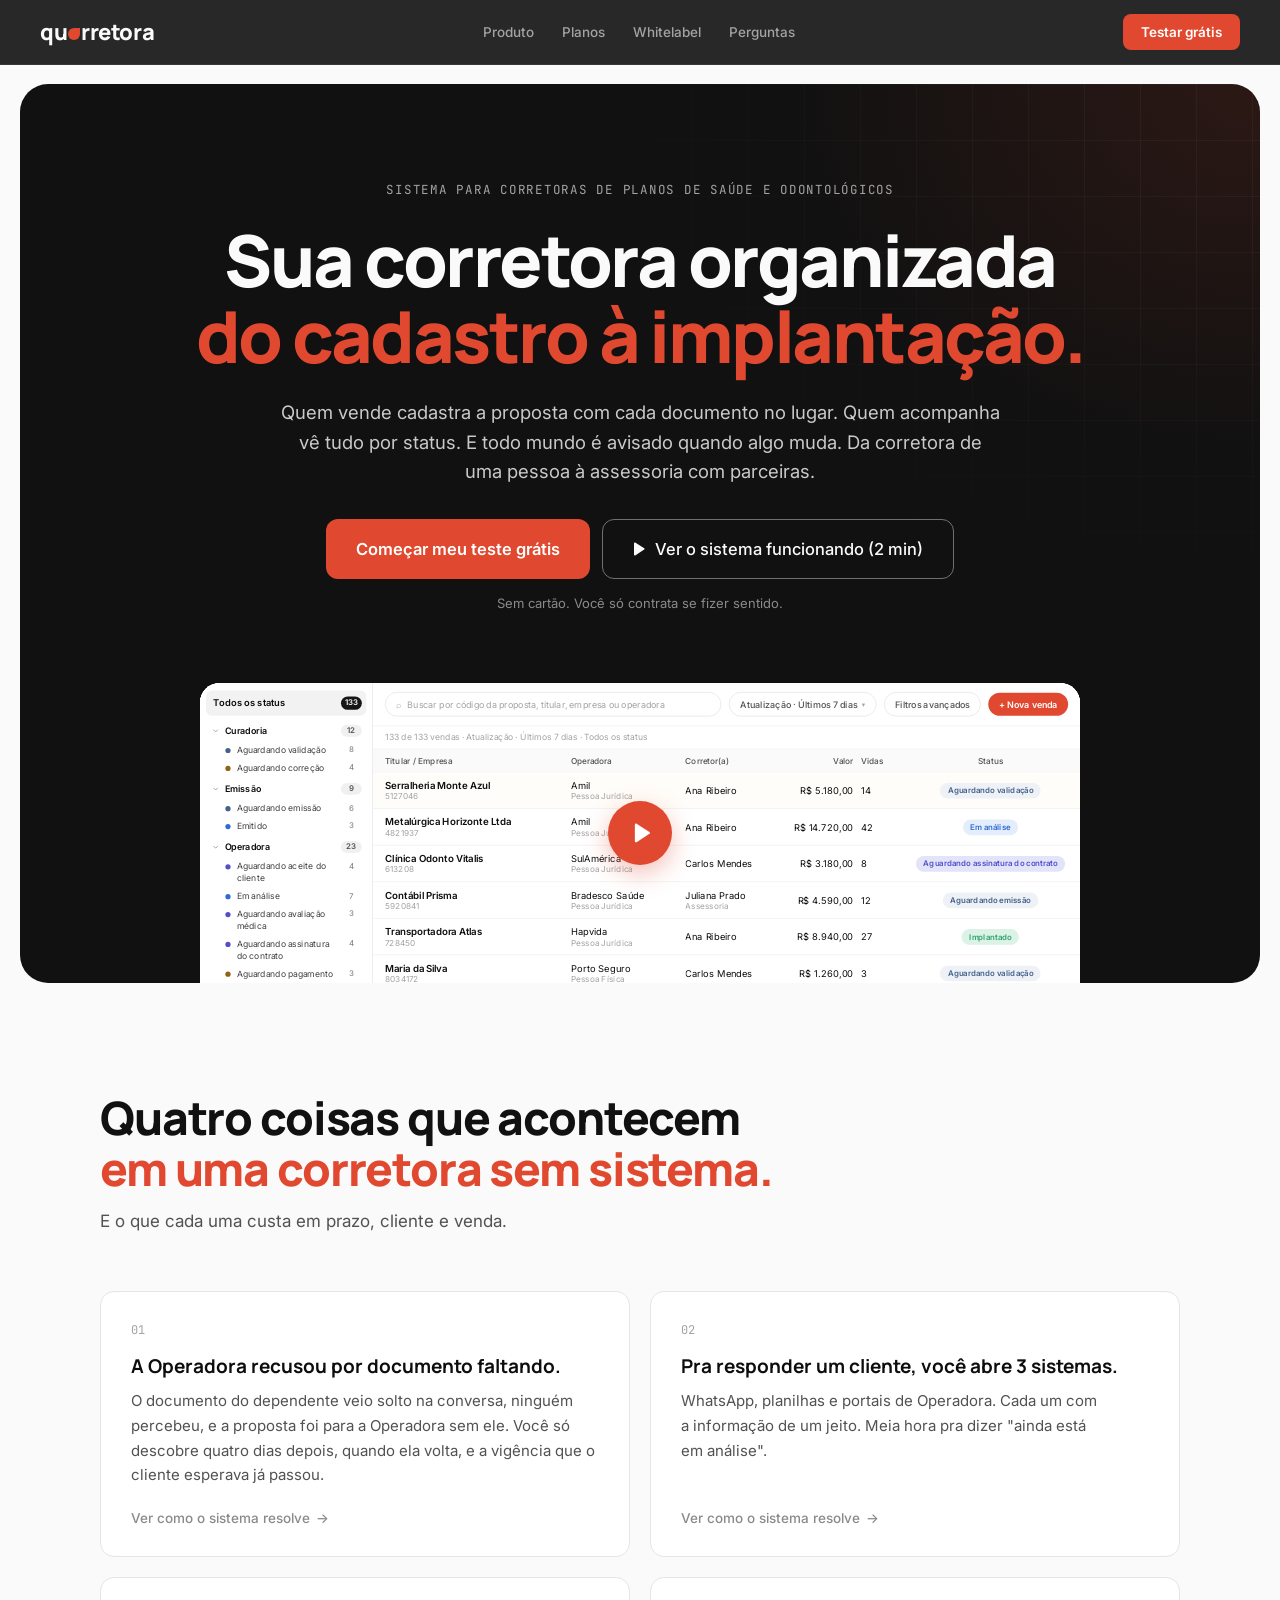
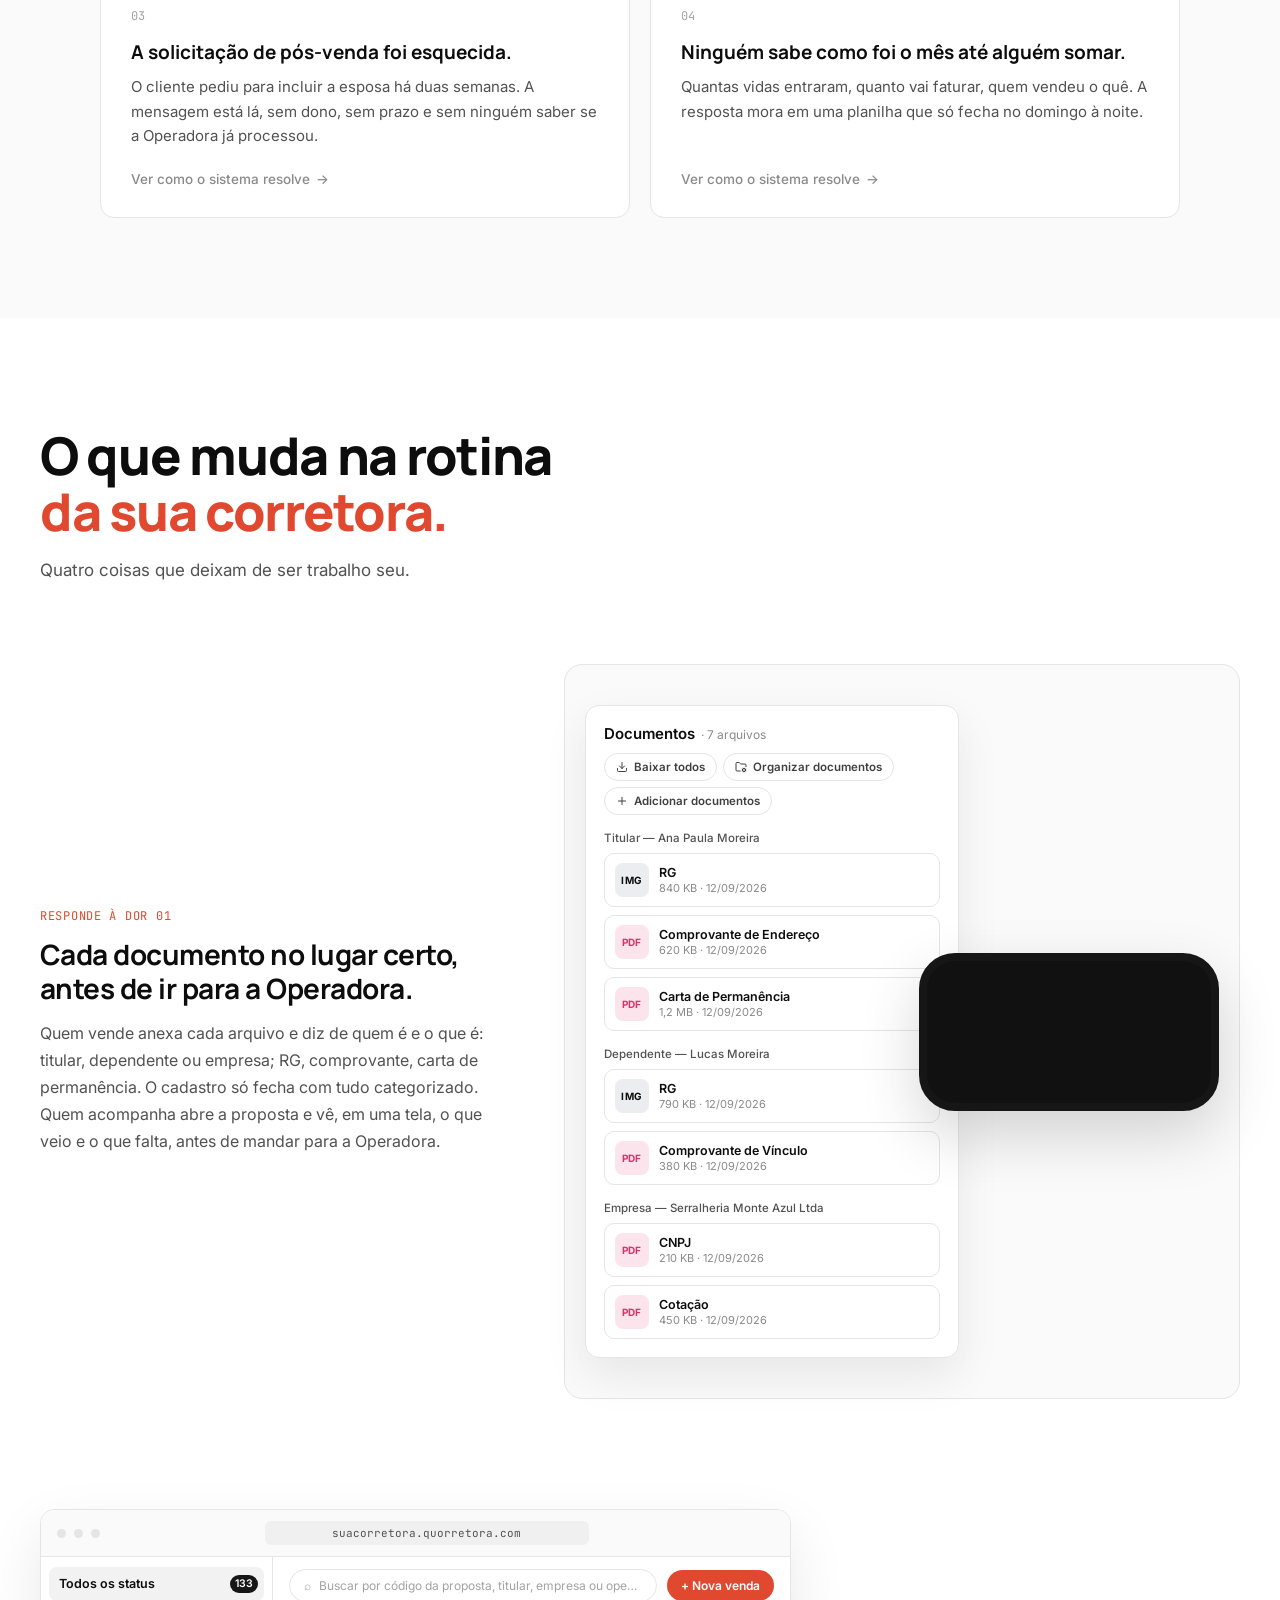
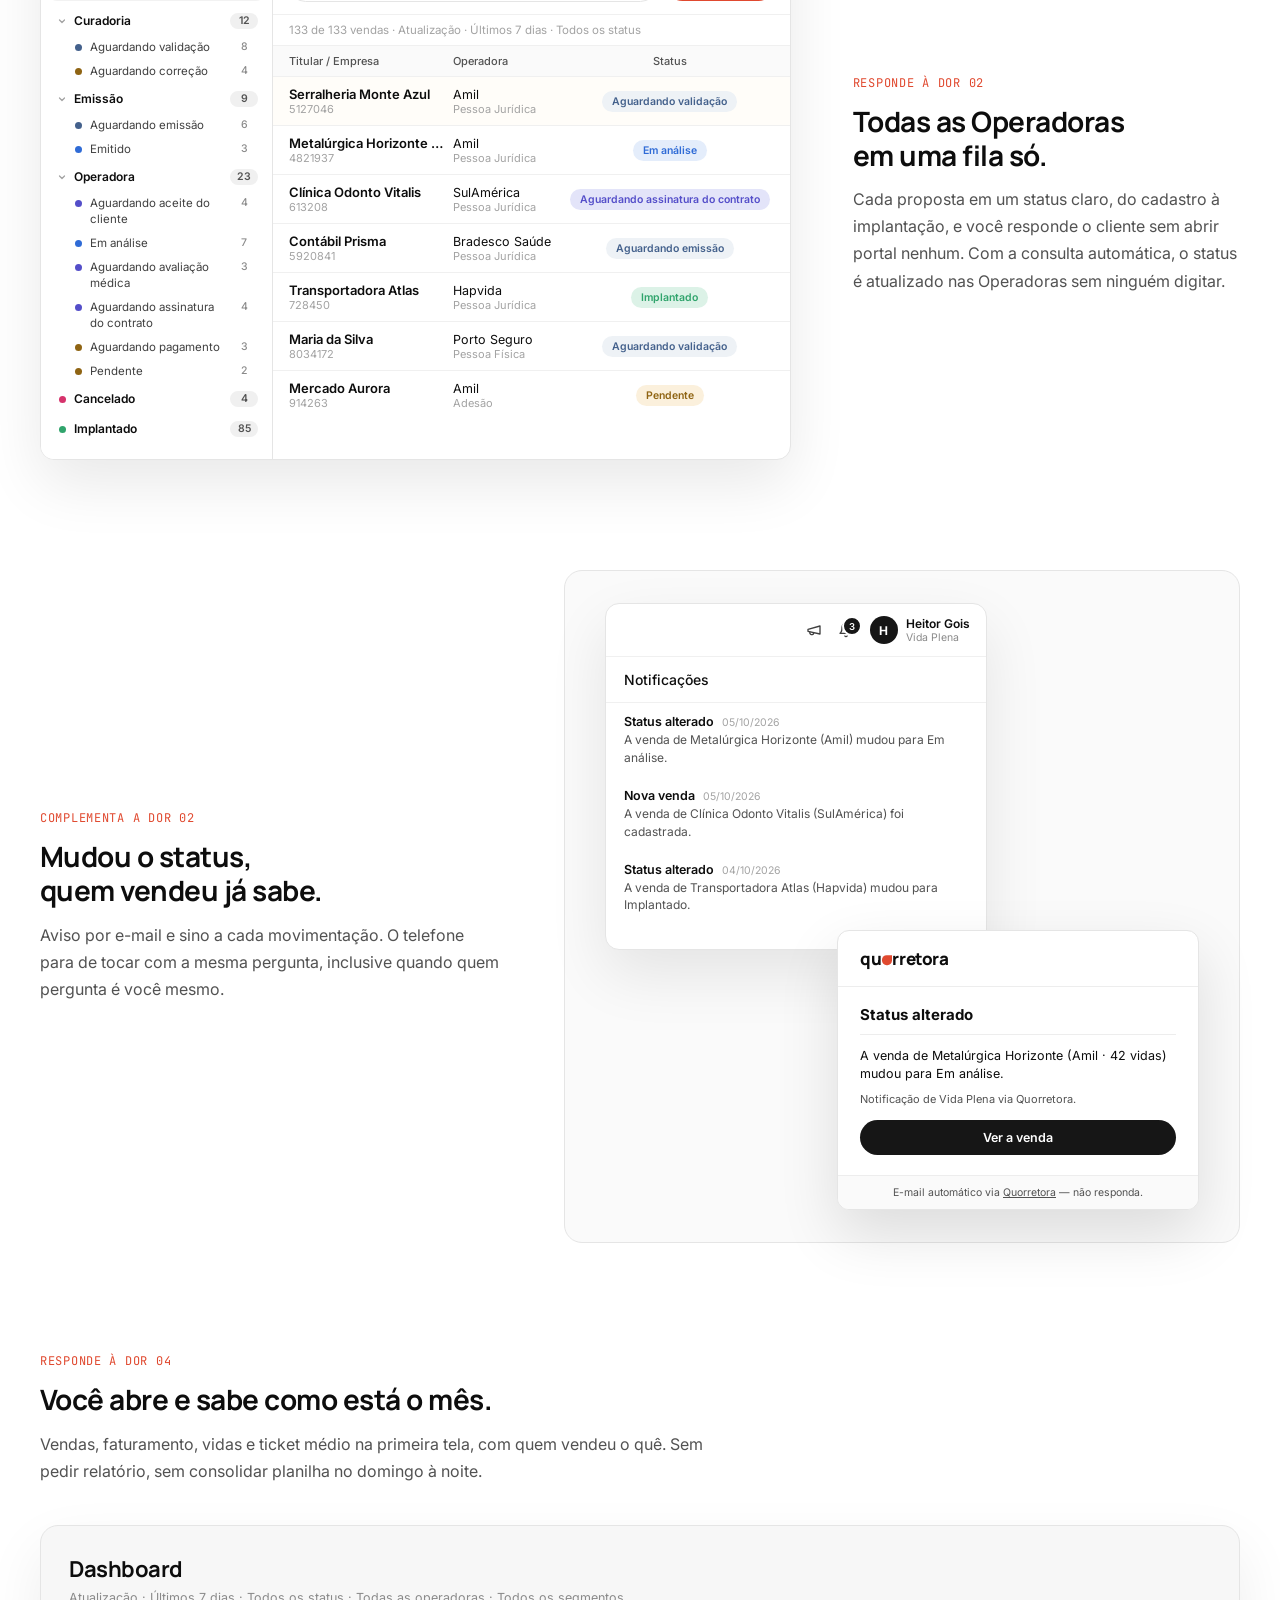
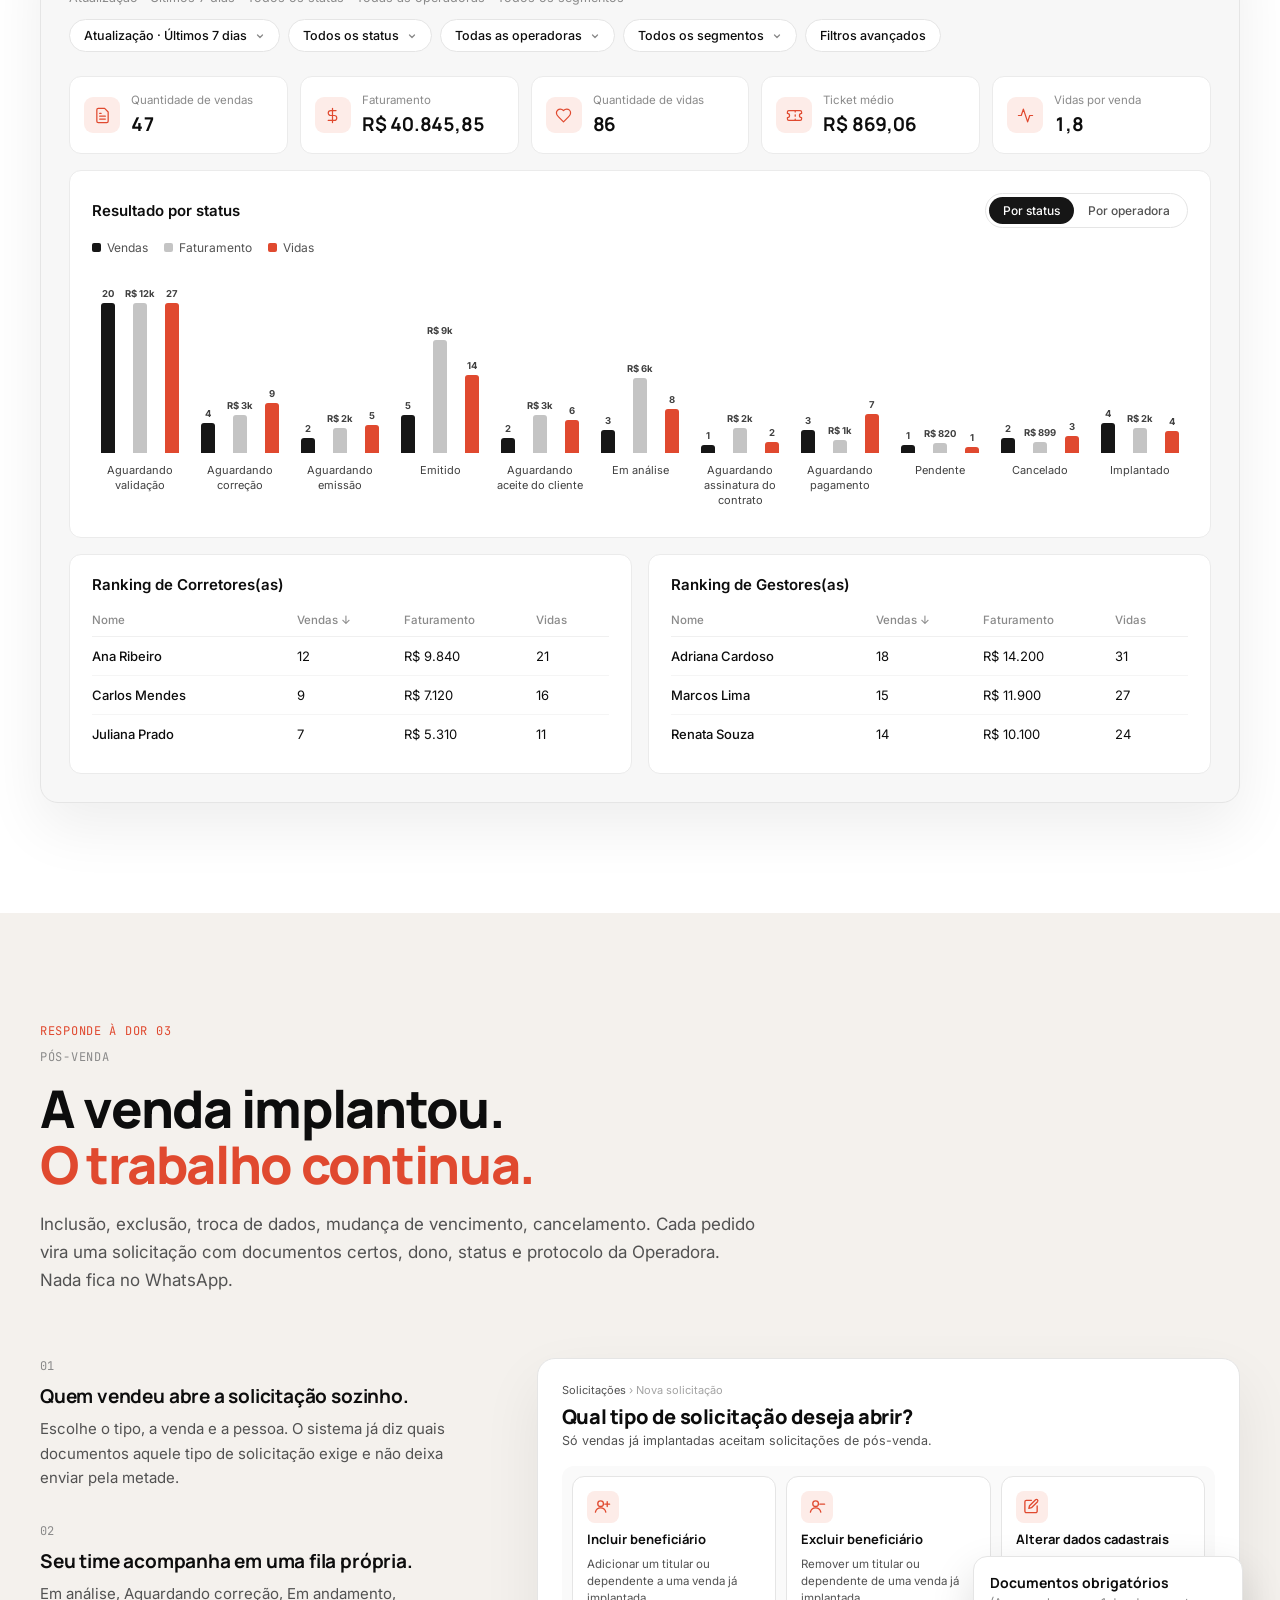
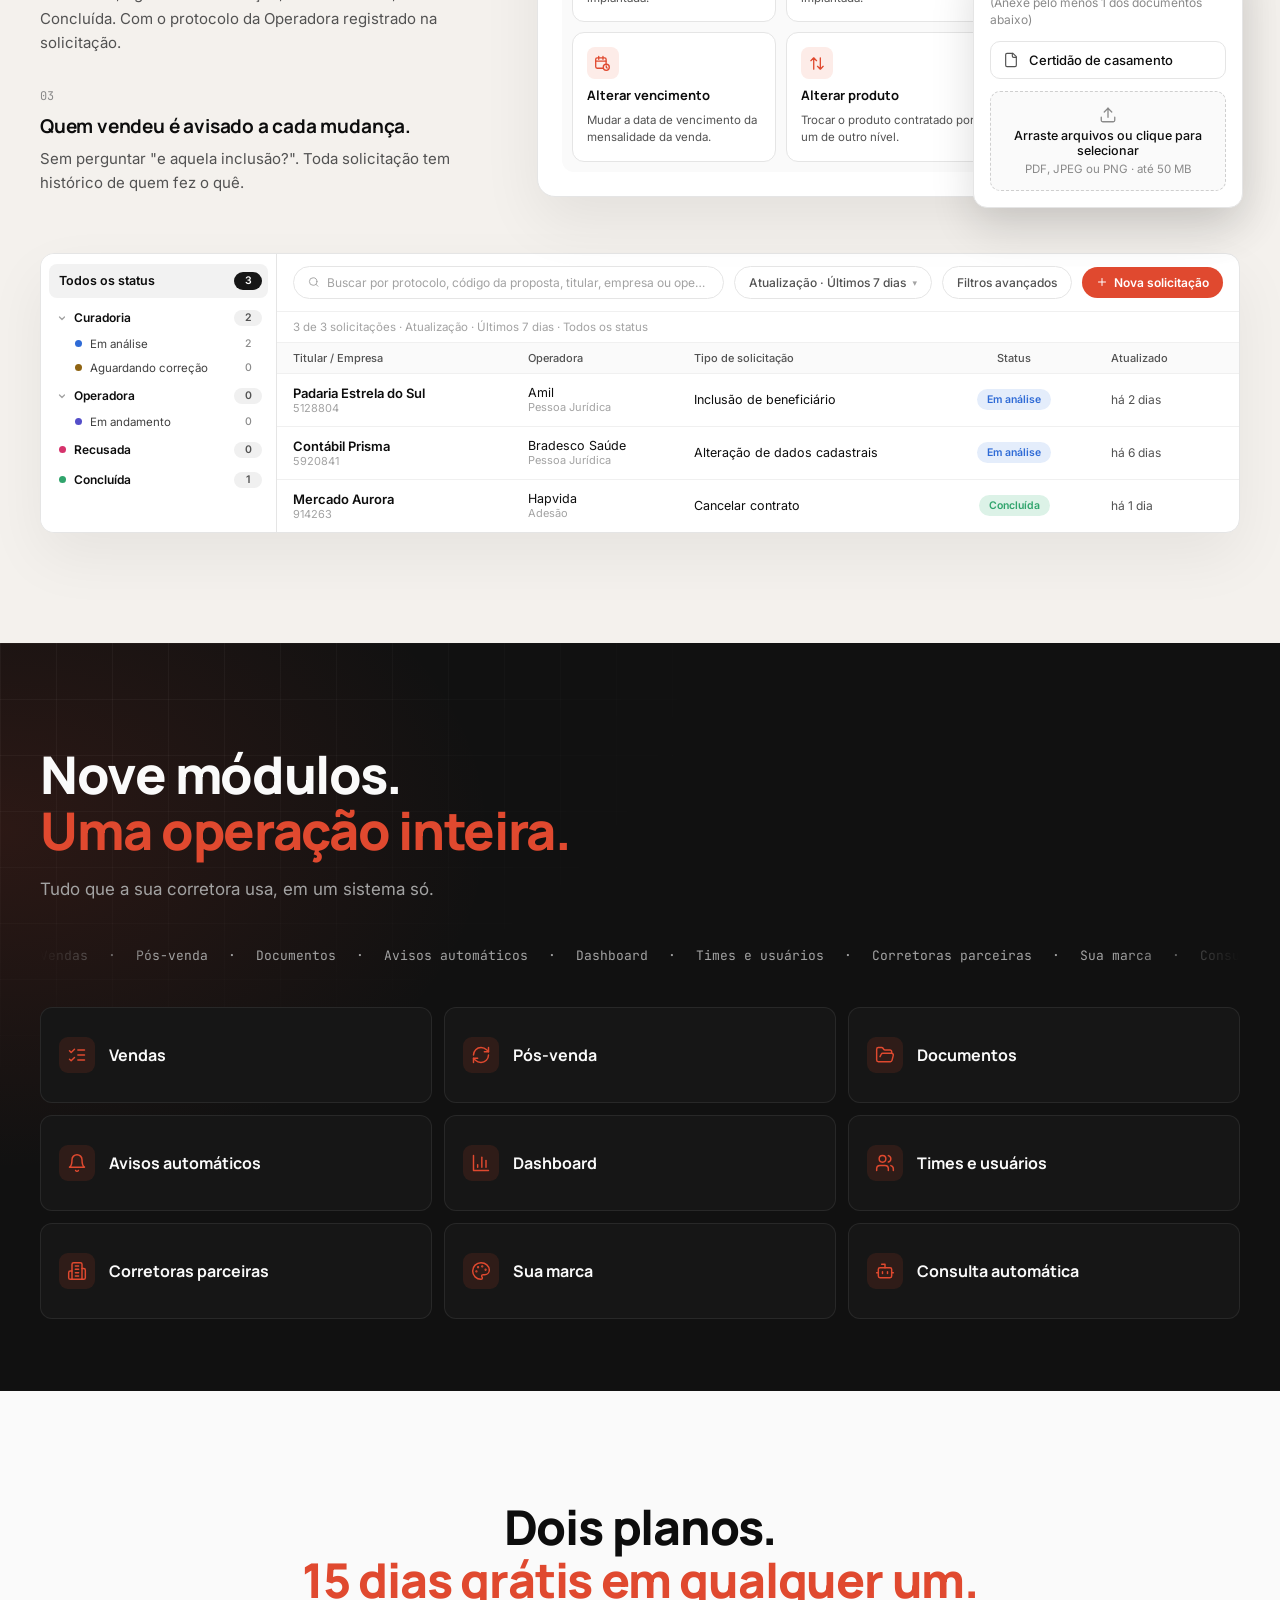
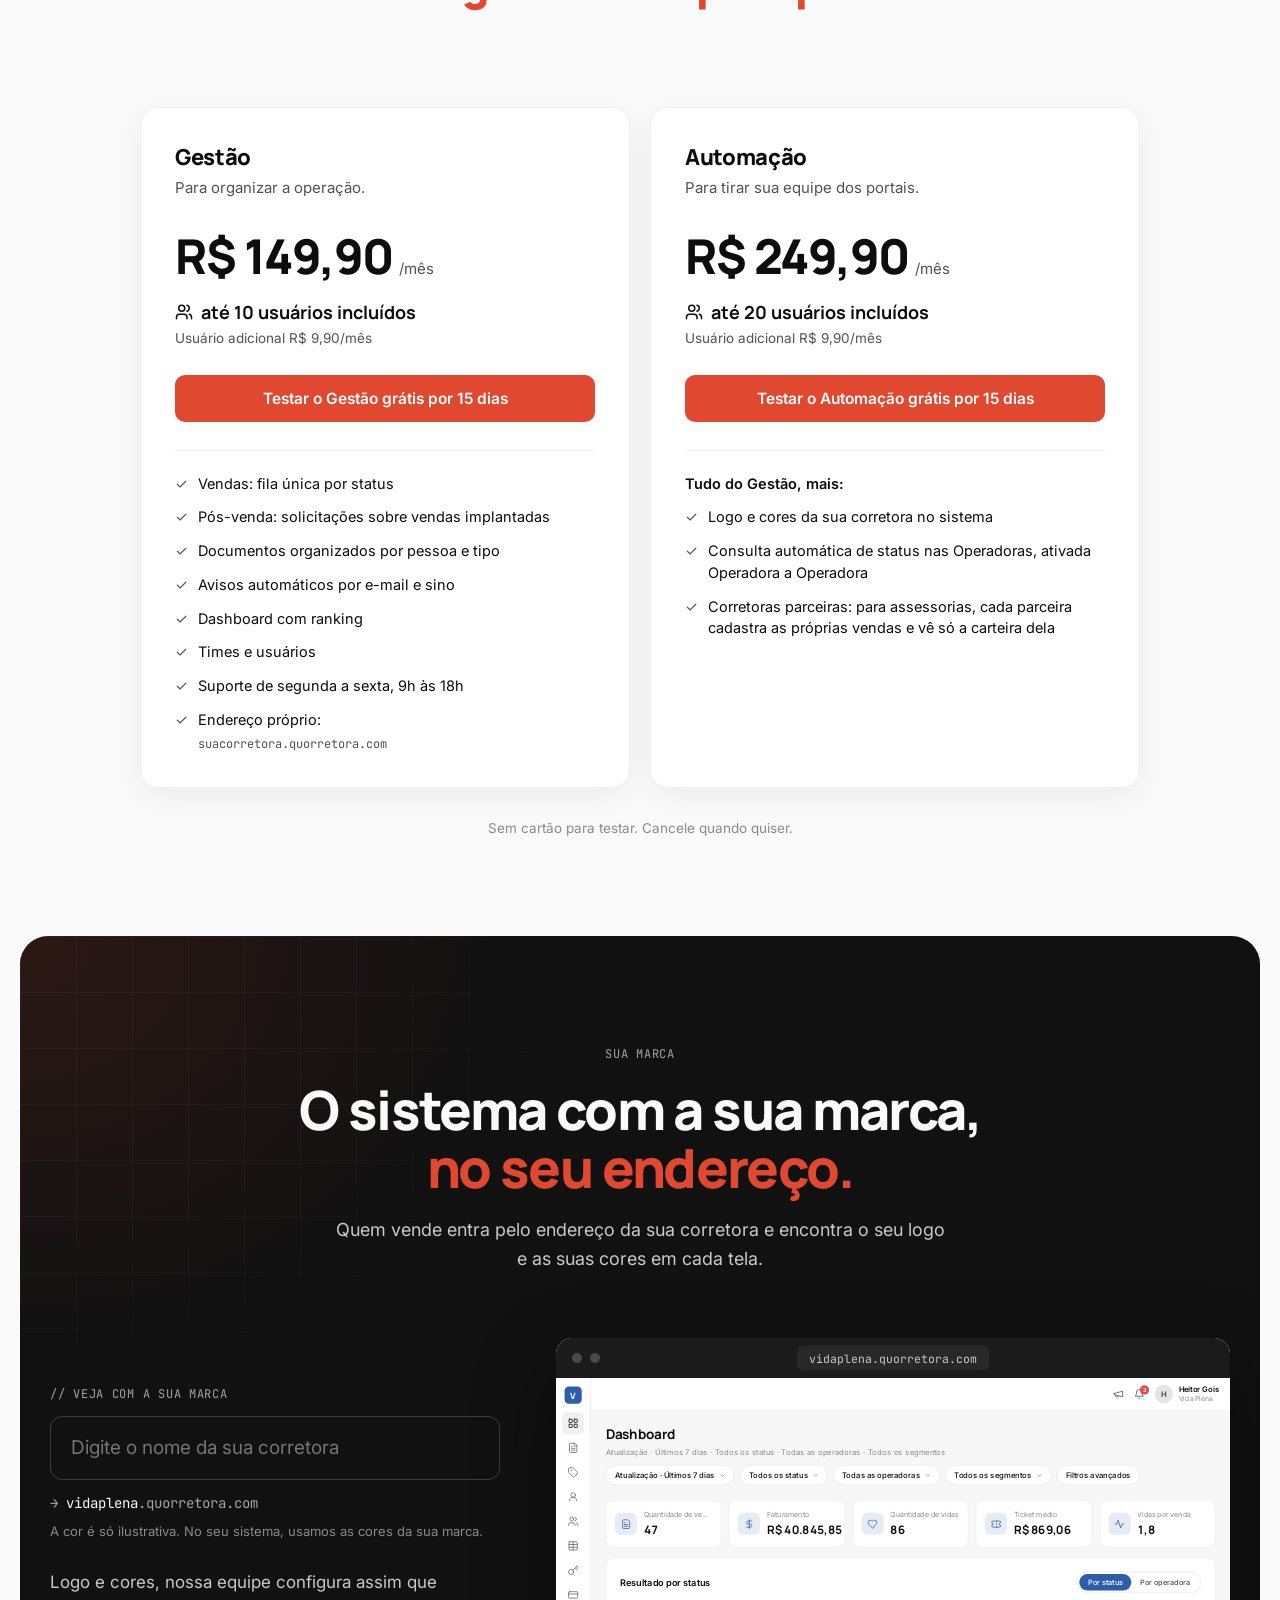
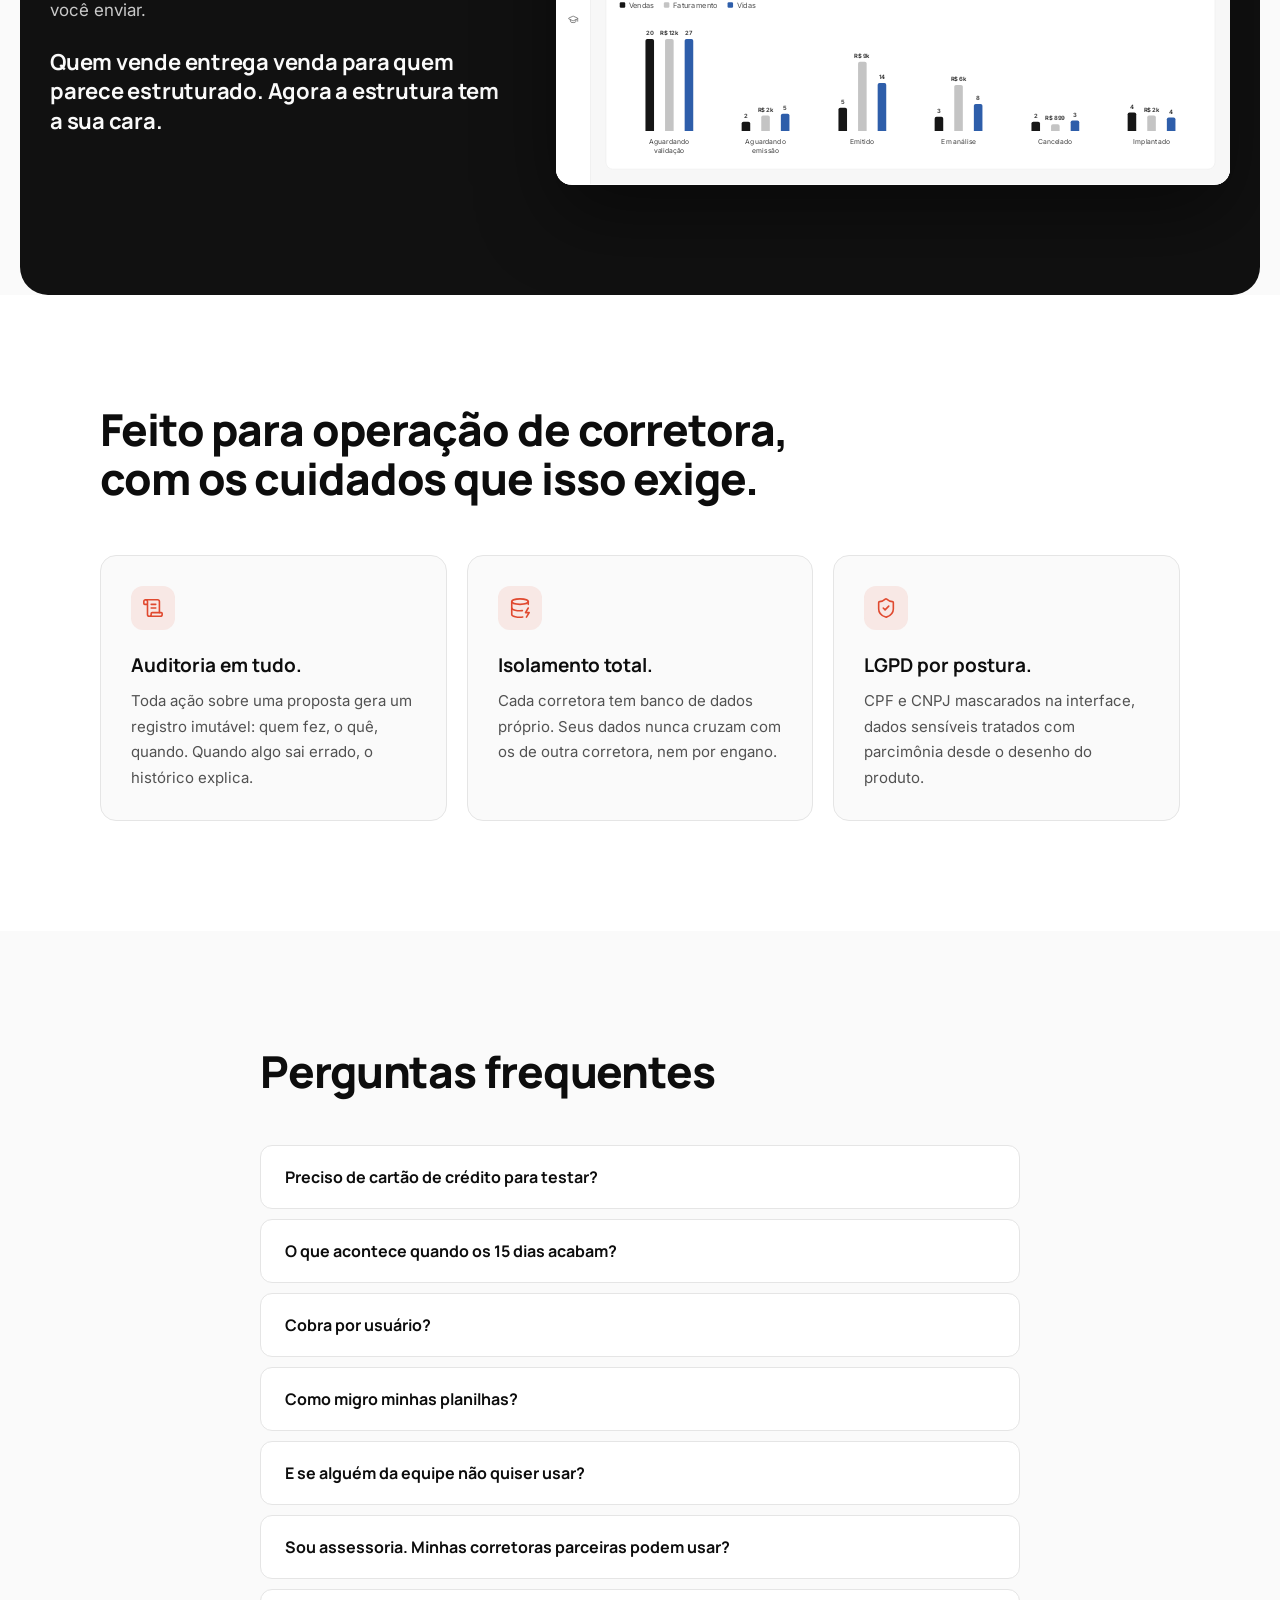
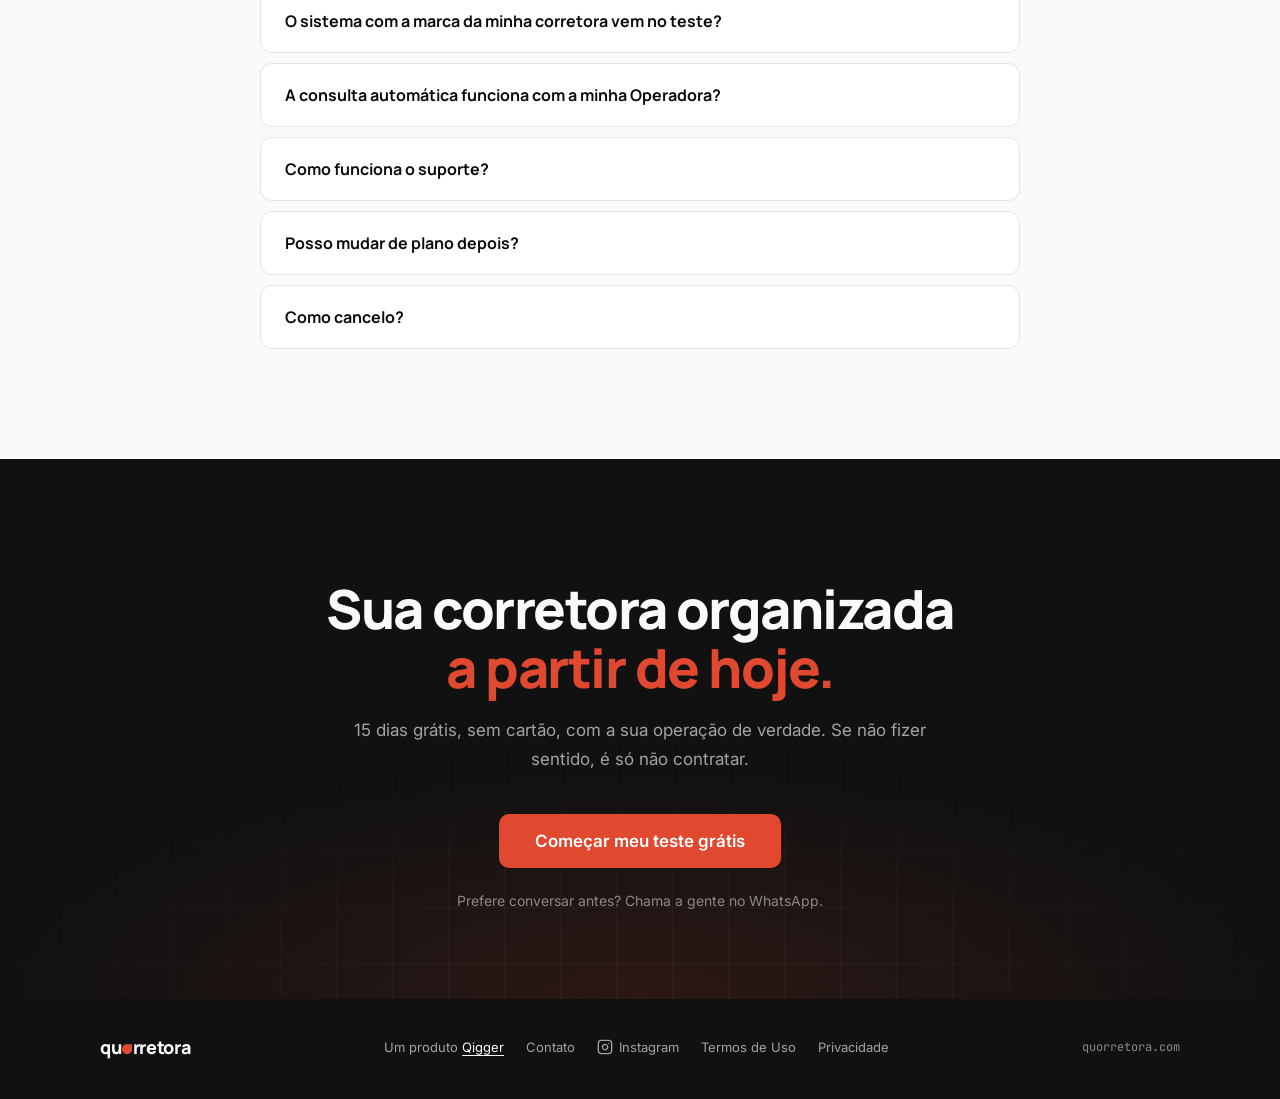
==== commit acce63fb: "Alinhar cadastro do teste grátis ao contrato da API Segue a spec 153 do Quorretora: no MVP não há e-" ====
--- a/index.html
+++ b/index.html
@@ -1067,7 +1067,7 @@
     <button id="trial-x" type="button" class="btn-close-light trial-x" data-trial-close aria-label="Fechar">×</button>
     <div id="trial-head" class="trial-head" data-trial-view="form">
       <h2 id="trial-title" class="trial-title">Comece seus 15 dias grátis.</h2>
-      <p class="trial-lead">Cadastre-se, confirme seu e-mail e receba o acesso.</p>
+      <p class="trial-lead">Cadastre-se e receba o acesso por e-mail.</p>
     </div>
 
     <form id="trial-form" class="trial-form" data-trial-view="form">
@@ -1141,24 +1141,24 @@
         <span class="field-error" role="alert" data-error-for="aceite" hidden></span>
         <div class="alert" role="alert" data-alert="rate" hidden>Muitas tentativas em pouco tempo. Entre em contato pelo WhatsApp para continuar.</div>
         <div class="alert" role="alert" data-alert="terms" hidden>Os Termos foram atualizados. Recarregue a página.</div>
-        <div class="alert" role="alert" data-alert="generic" hidden>Não conseguimos liberar seu acesso agora. Entre em contato pelo WhatsApp para continuar.</div>
+        <div class="alert" role="alert" data-alert="generic" hidden>Não conseguimos enviar seu cadastro agora. Entre em contato pelo WhatsApp para continuar.</div>
         <div id="trial-submit" class="trial-submit">
           <a id="trial-whatsapp" class="btn-whatsapp" href="https://wa.me/5511984414559?text=Ol%C3%A1!%20Quero%20saber%20mais%20sobre%20o%20Quorretora." target="_blank" rel="noopener" hidden><svg width="18" height="18" viewBox="0 0 24 24" fill="none" stroke="currentColor" stroke-width="2" stroke-linecap="round" stroke-linejoin="round" aria-hidden="true"><path d="M7.9 20A9 9 0 1 0 4 16.1L2 22Z"></path></svg><span>Continuar pelo WhatsApp</span></a>
           <button type="submit" id="trial-submit-btn" class="btn-submit" disabled title="Aceite os Termos de Uso para continuar."><span class="spinner" hidden></span><span id="trial-submit-label">Começar meu teste grátis</span></button>
-          <p class="trial-note">Sem cartão. O acesso chega depois que você confirmar o e-mail.</p>
+          <p class="trial-note">Sem cartão. O acesso chega por e-mail.</p>
         </div>
       </fieldset>
     </form>
 
     <div id="trial-success" class="trial-success" data-trial-view="success" hidden>
-      <h3 class="trial-success-title">Confirme seu e-mail.</h3>
-      <p class="trial-success-text">Enviamos um e-mail para <span id="trial-sent-email" class="trial-success-strong">seu e-mail</span>. Confirme para liberarmos seu acesso em <span class="trial-success-mono"><span id="trial-sent-slug">suacorretora</span>.quorretora.com</span>.</p>
+      <h3 class="trial-success-title">Recebemos seu cadastro.</h3>
+      <p class="trial-success-text">Vamos preparar seu sistema em <span class="trial-success-mono"><span id="trial-sent-slug">suacorretora</span>.quorretora.com</span>. O acesso chega no e-mail <span id="trial-sent-email" class="trial-success-strong">seu e-mail</span>, e a gente entra em contato com você.</p>
       <p class="trial-success-text">Enquanto isso, veja o vídeo de funcionamento do sistema.</p>
       <div class="onb-frame">
         <video id="onb-video" class="onb-video" controls playsinline preload="metadata" aria-label="Vídeo de funcionamento do Quorretora"></video>
         <button type="button" id="onb-play" class="onb-play" aria-label="Assistir ao vídeo do sistema com som"><span class="play-dot"><svg width="18" height="20" viewBox="0 0 12 14" aria-hidden="true" style="margin-left:3px"><path d="M1 1.2v11.6c0 .6.7 1 1.2.6l9-5.8c.5-.3.5-1 0-1.3l-9-5.8C1.7.2 1 .6 1 1.2z" fill="currentColor"></path></svg></span></button>
       </div>
-      <p class="trial-success-help">Não recebeu? Confira a caixa de spam ou <a class="link-ink" href="https://wa.me/5511984414559?text=Ol%C3%A1!%20Quero%20saber%20mais%20sobre%20o%20Quorretora." target="_blank" rel="noopener">fale com a gente no WhatsApp</a>.</p>
+      <p class="trial-success-help">Se o e-mail não chegar, confira a caixa de spam ou <a class="link-ink" href="https://wa.me/5511984414559?text=Ol%C3%A1!%20Quero%20saber%20mais%20sobre%20o%20Quorretora." target="_blank" rel="noopener">fale com a gente no WhatsApp</a>.</p>
       <button type="button" class="btn-outline" data-trial-close>Fechar</button>
     </div>
   </div>
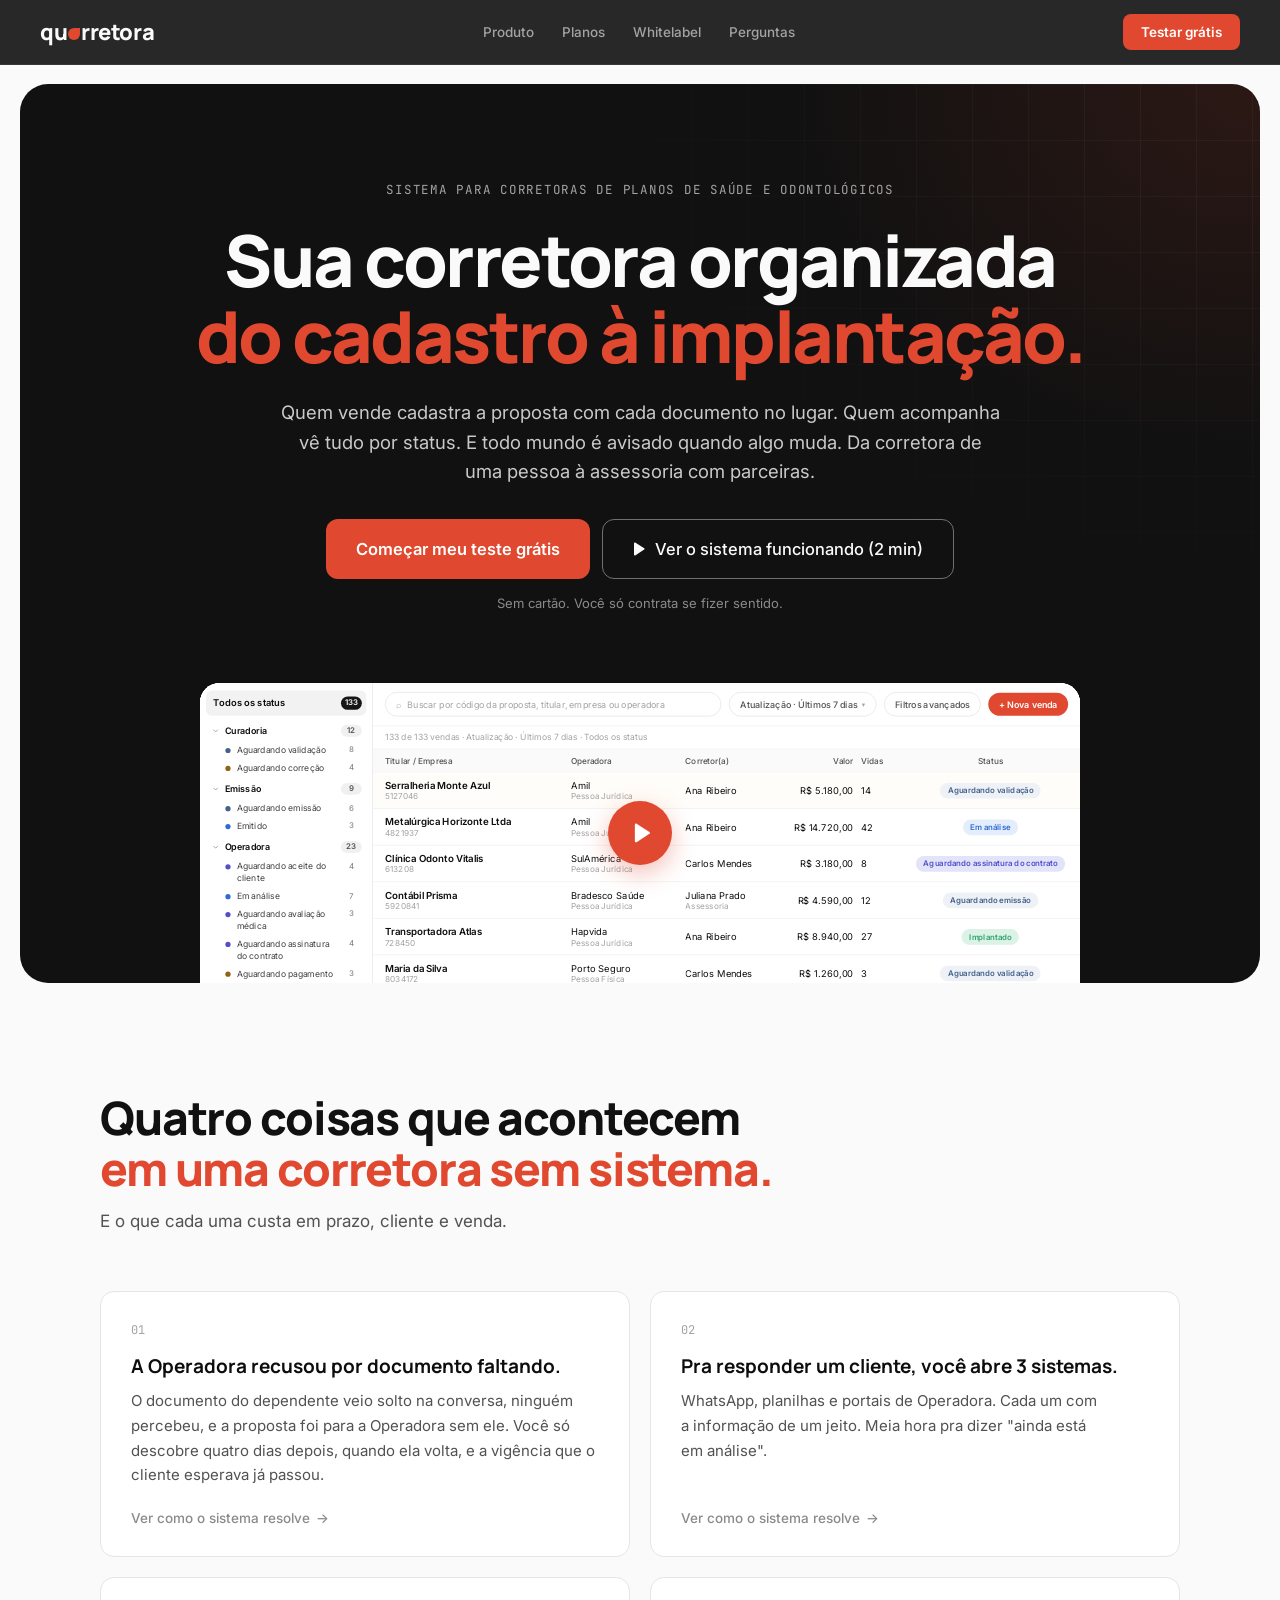
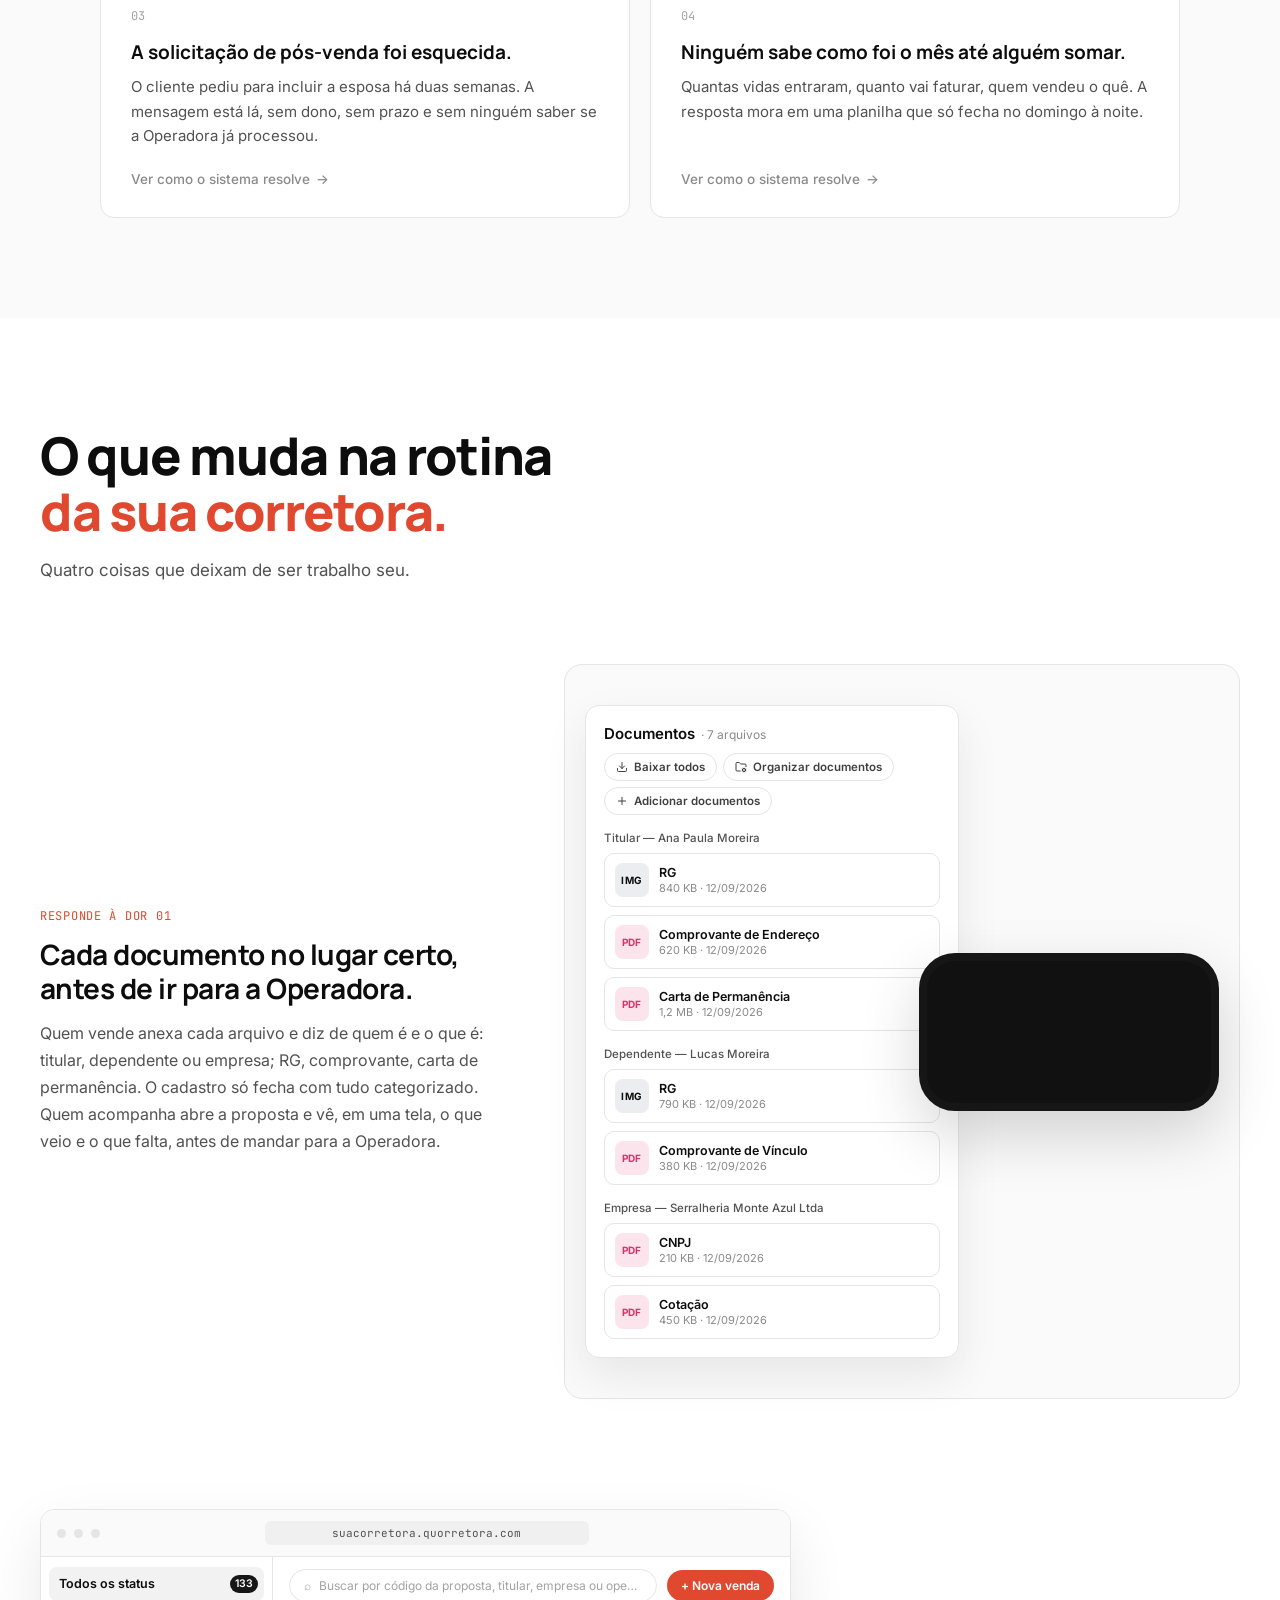
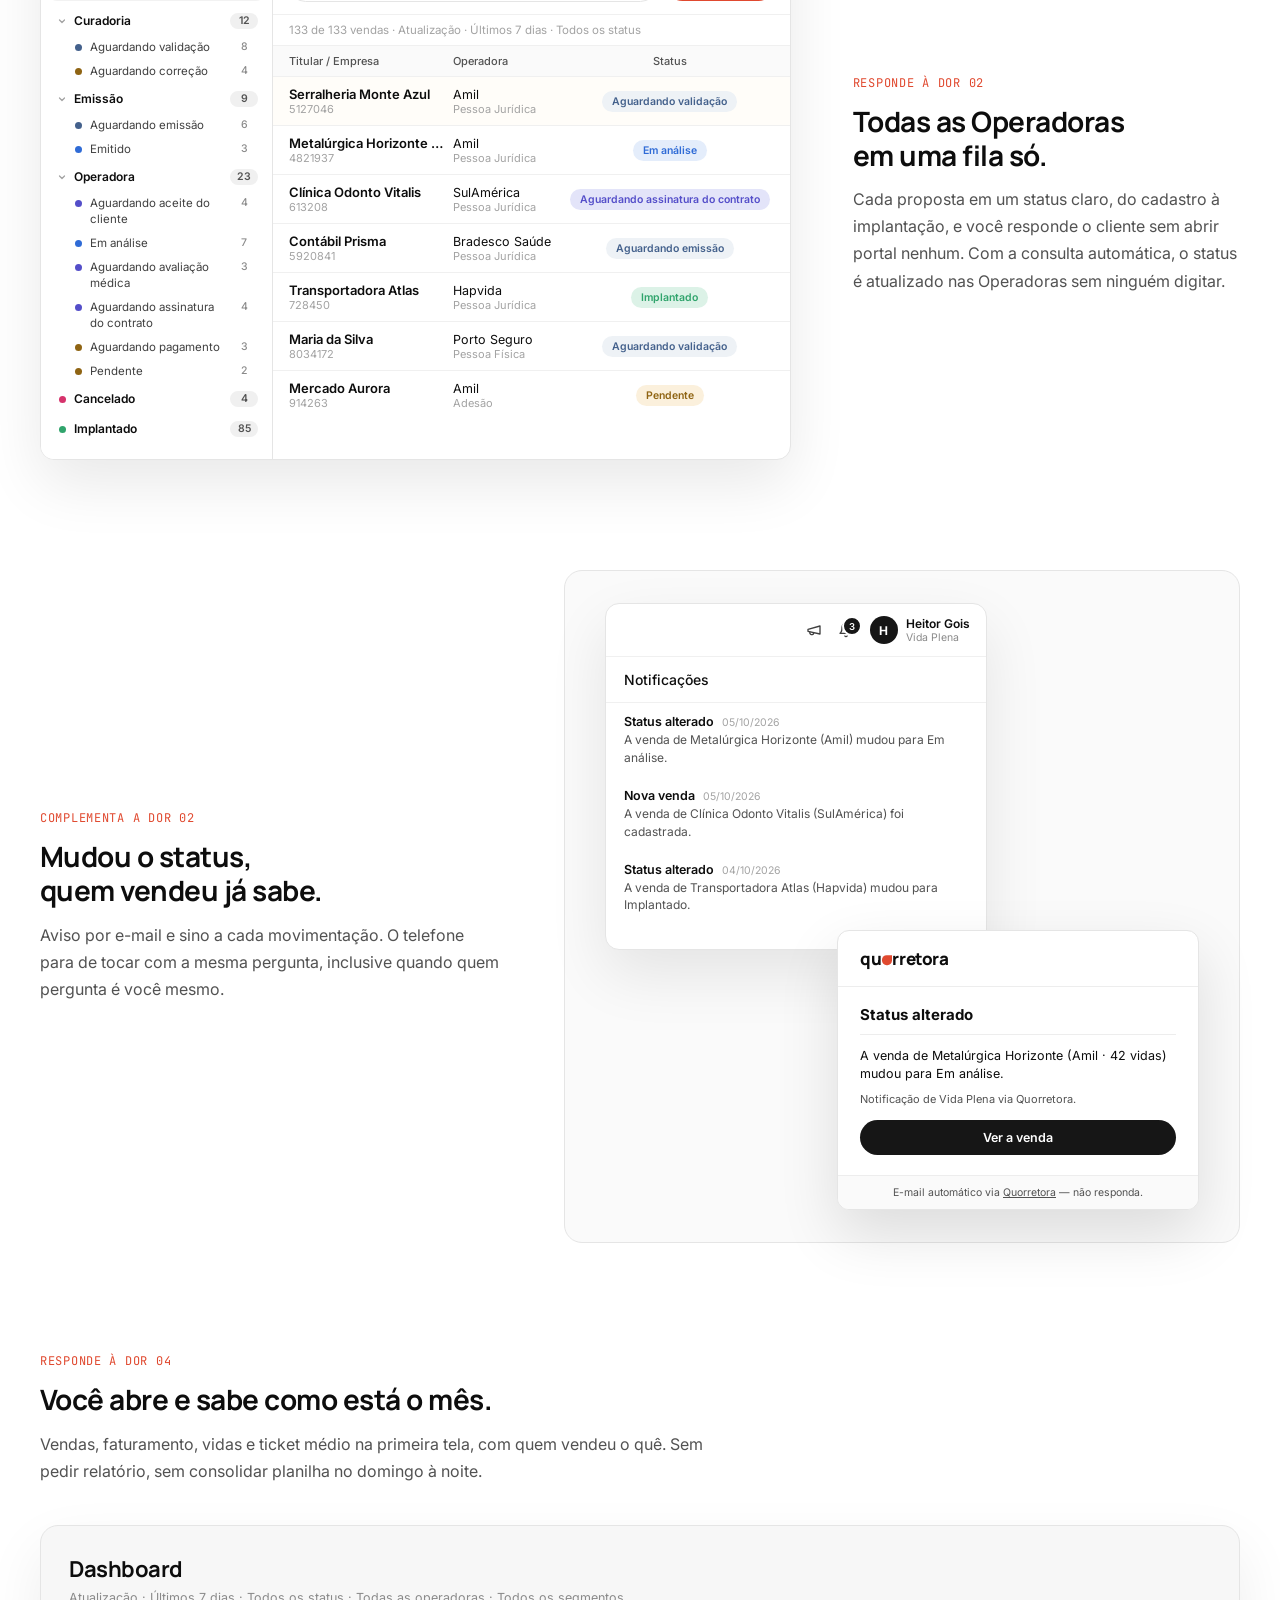
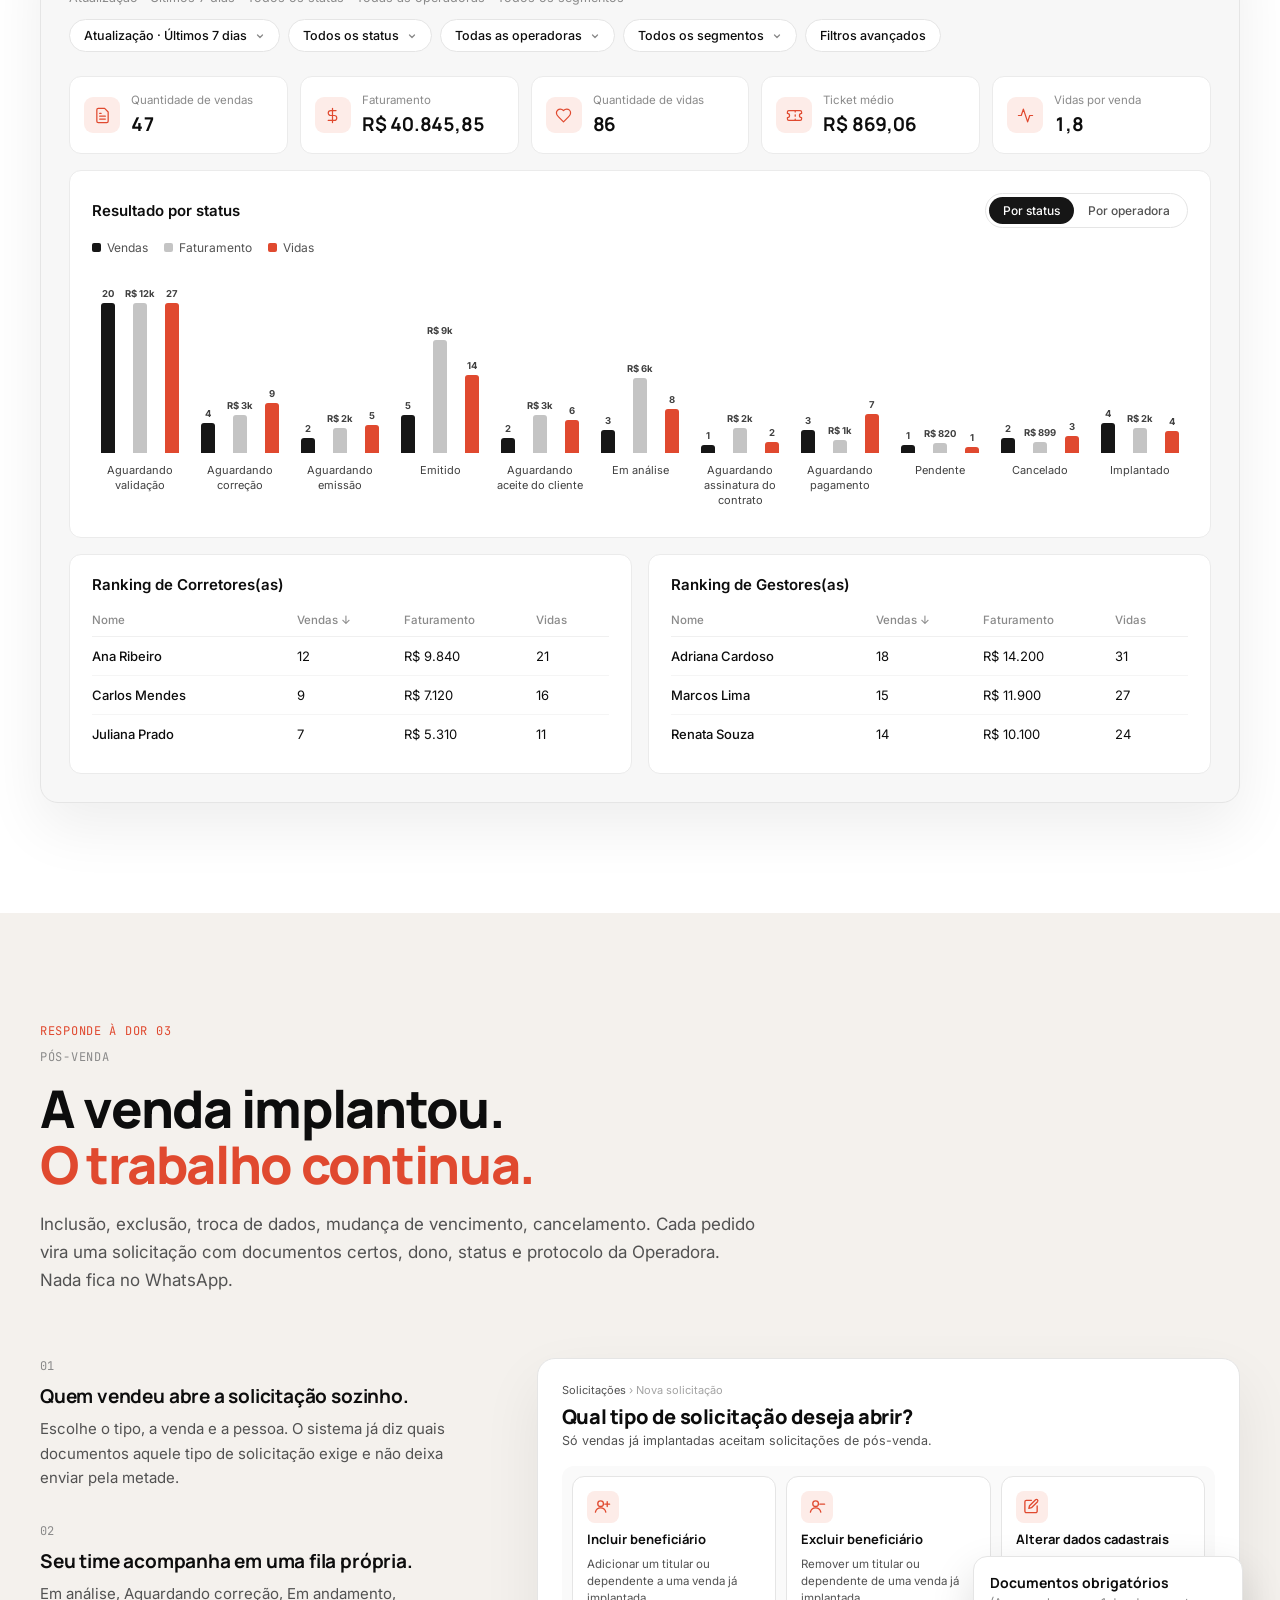
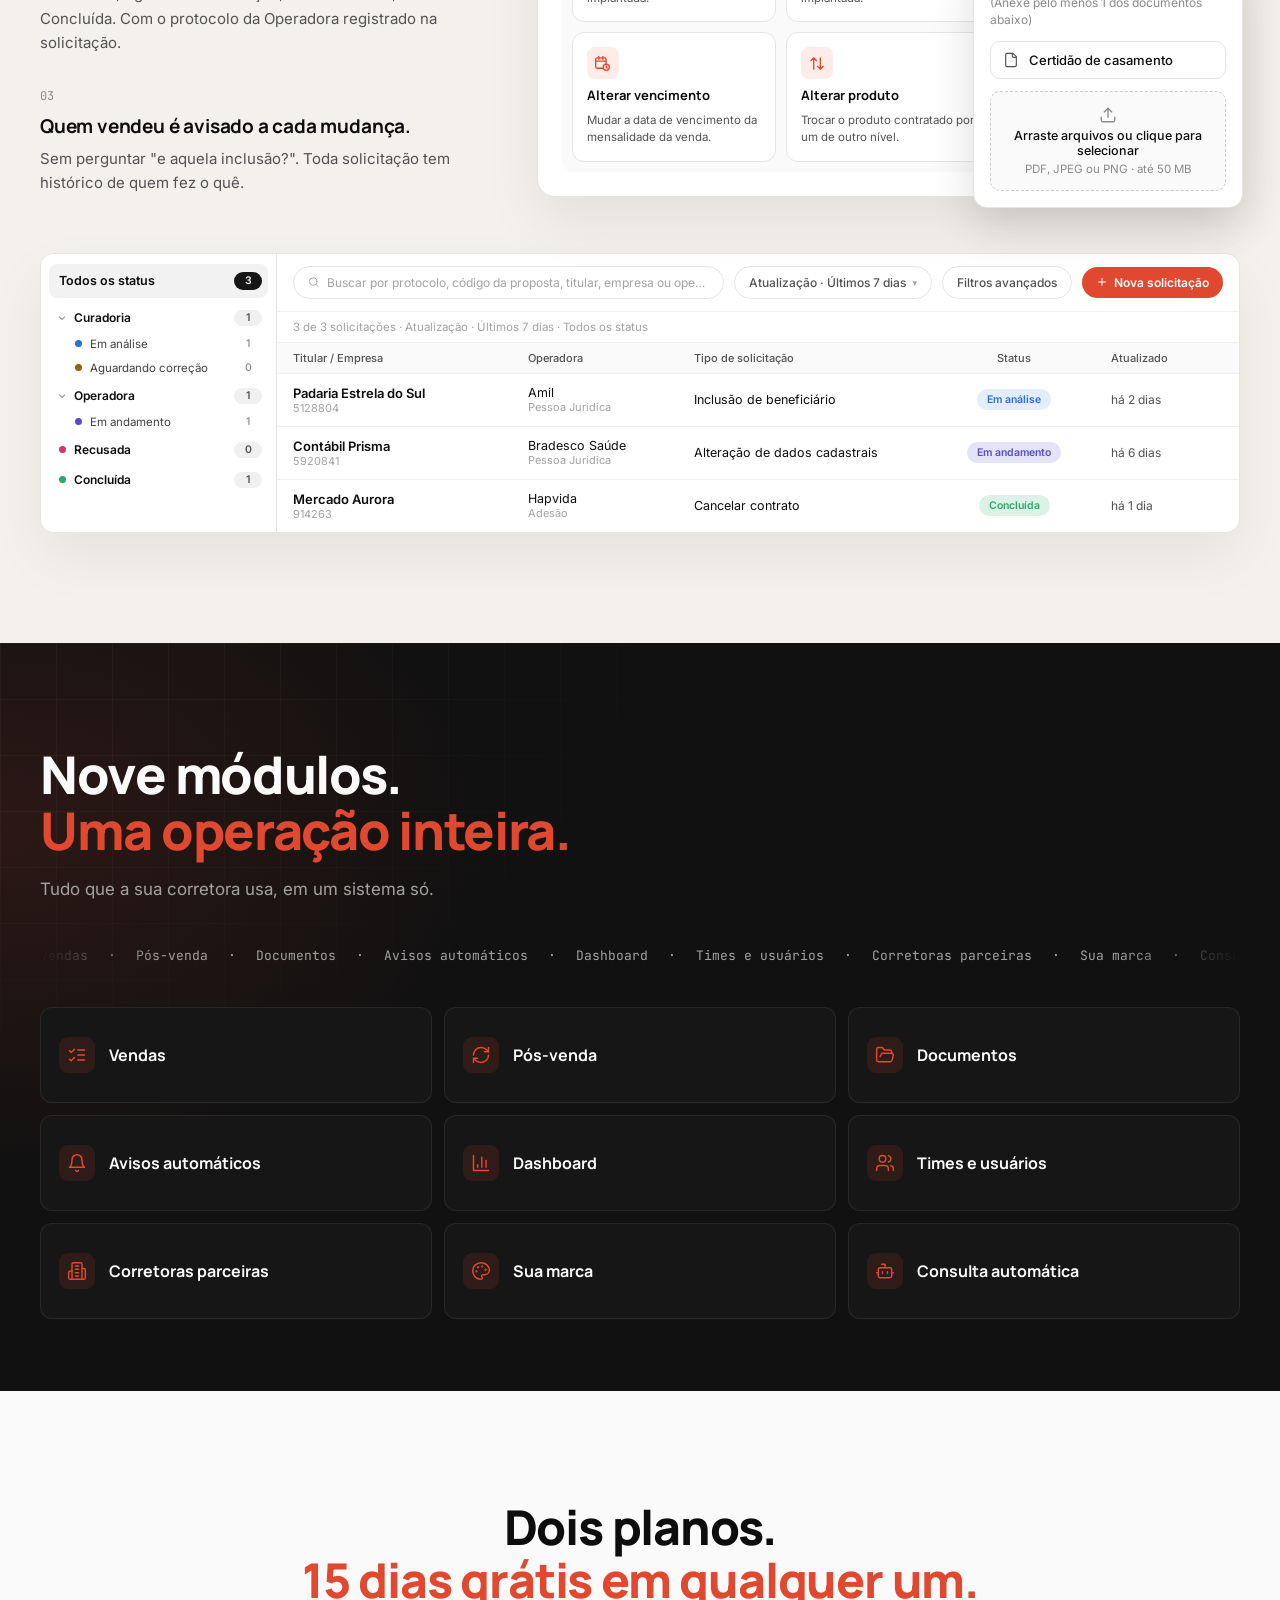
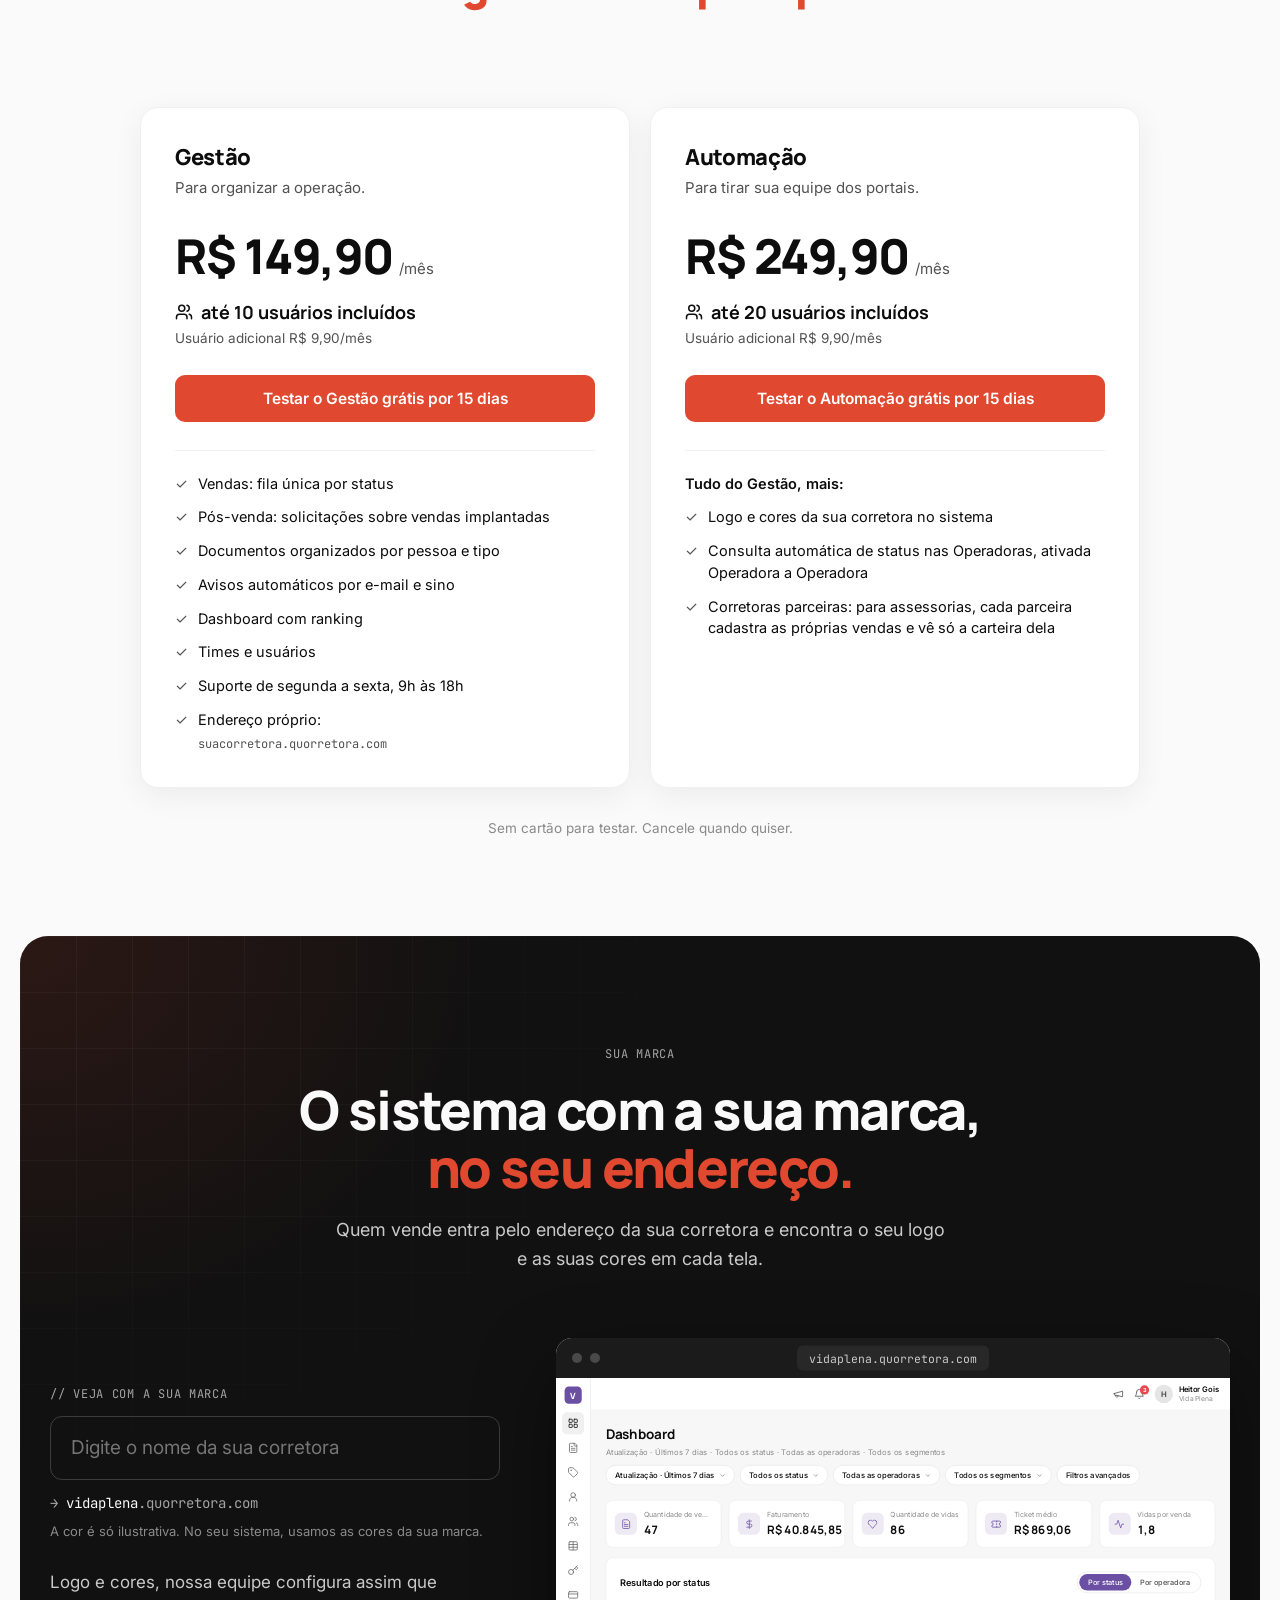
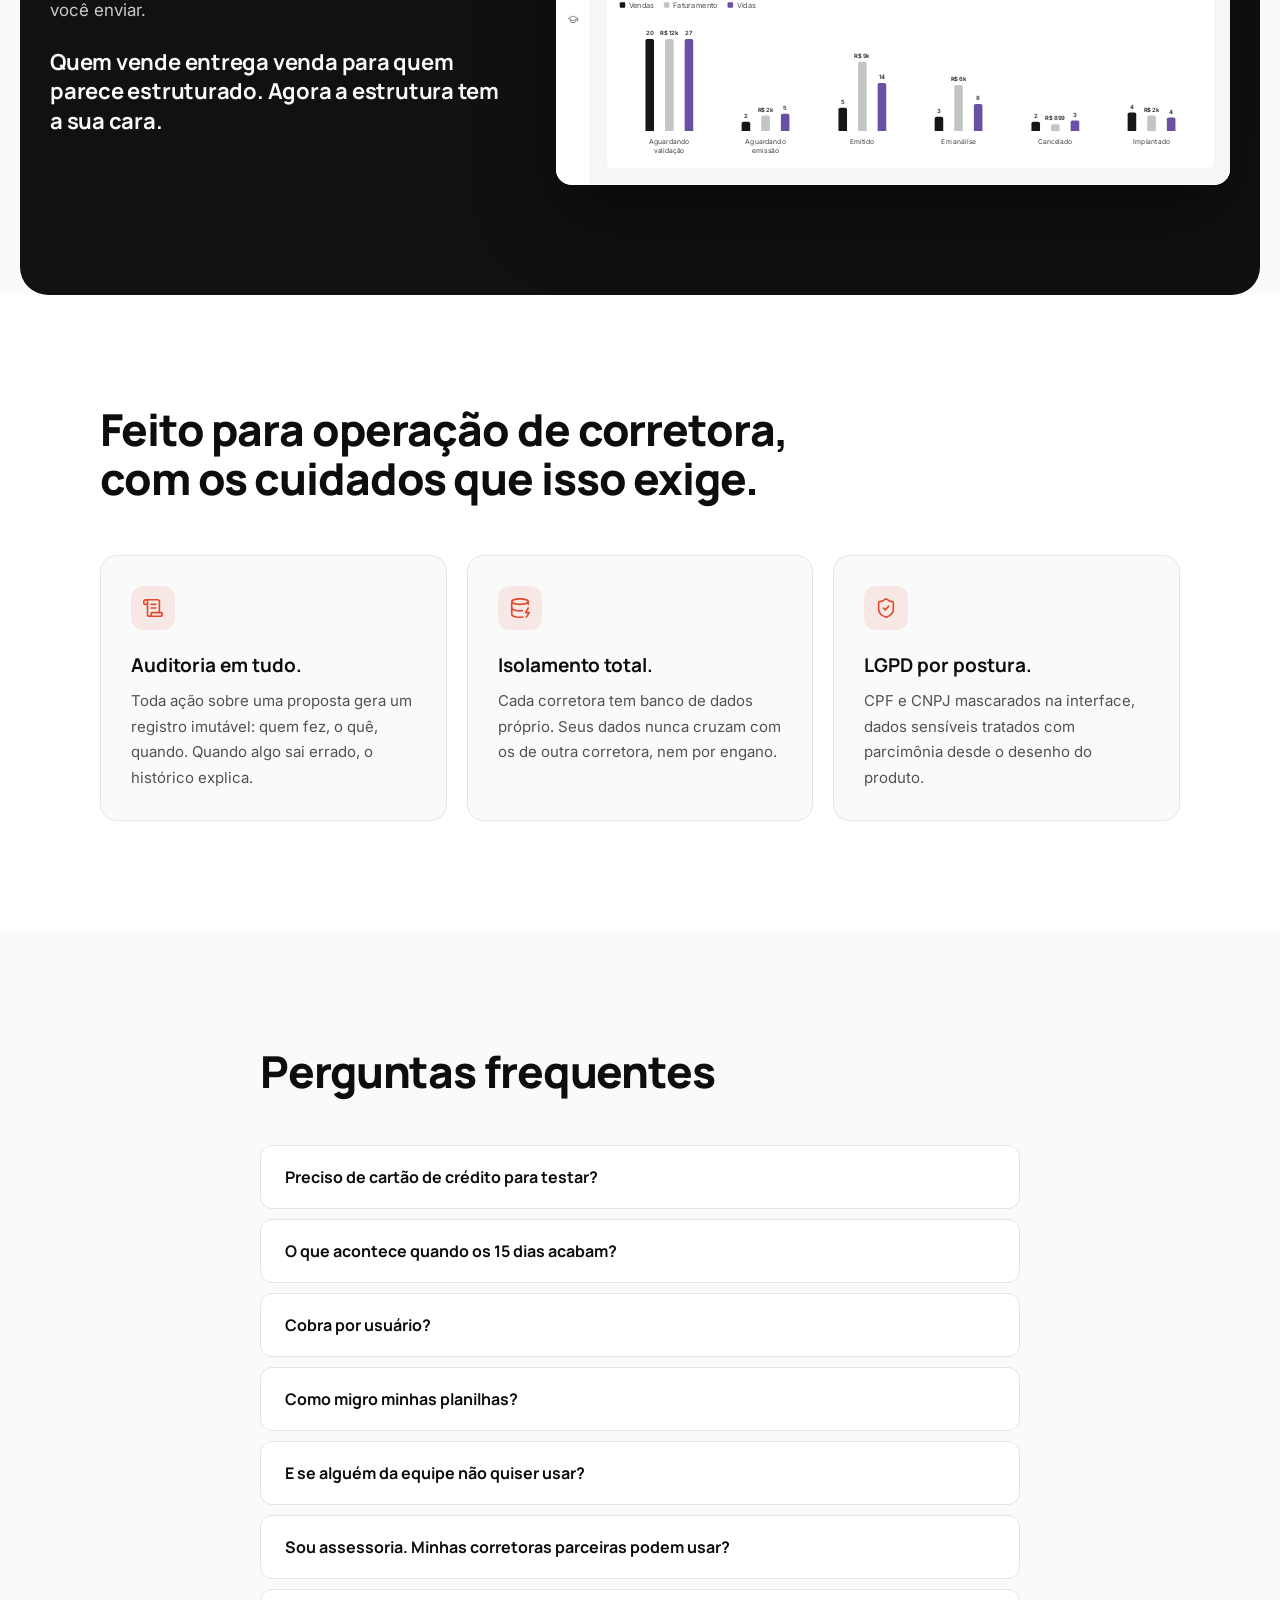
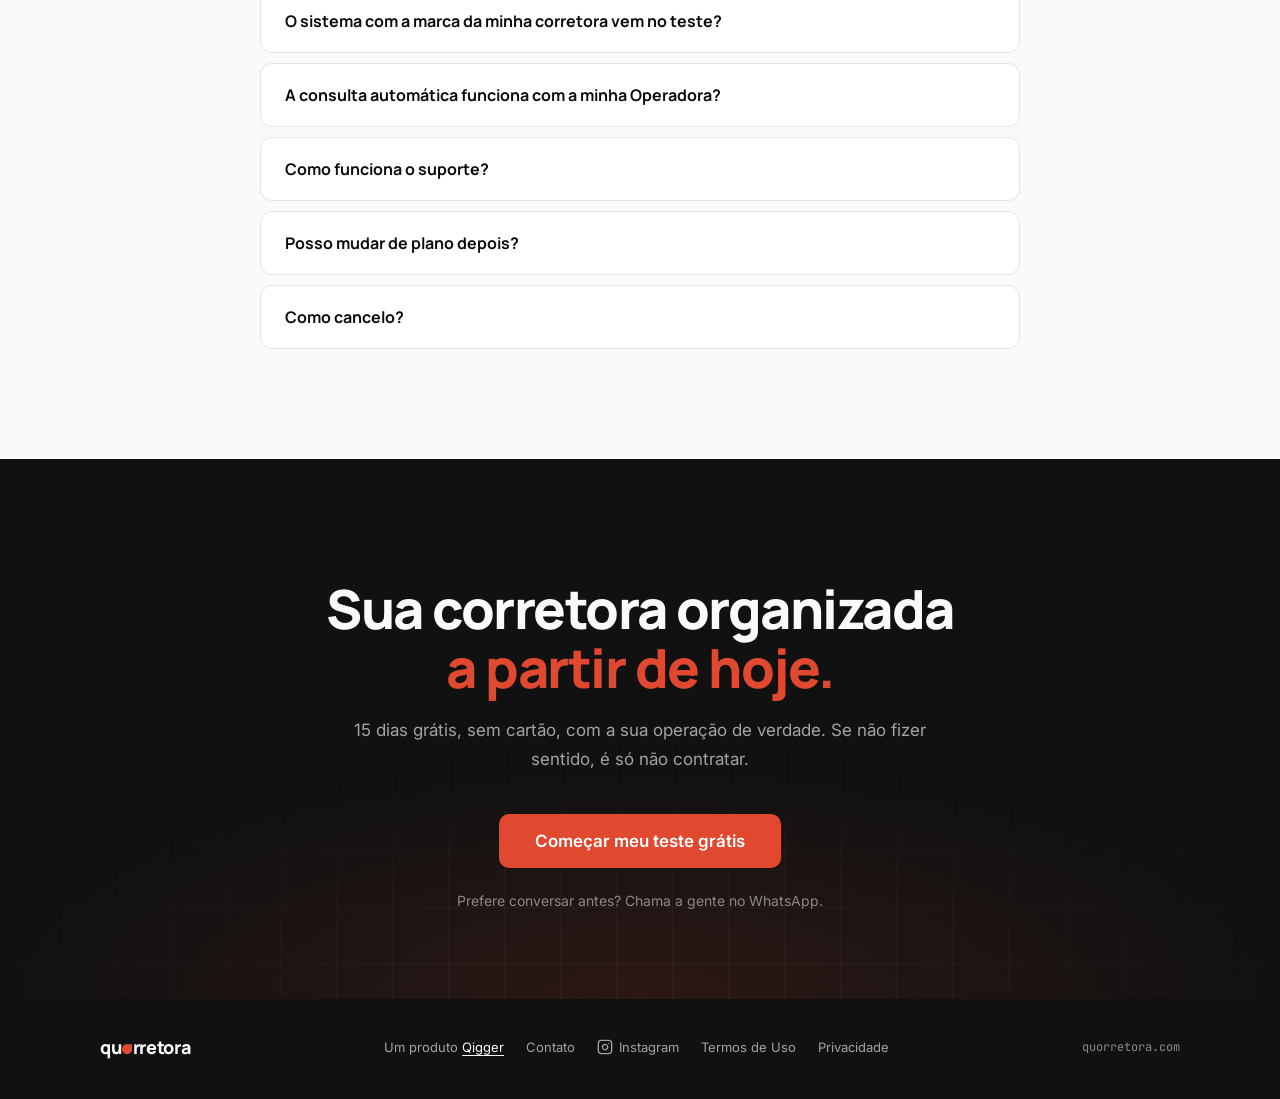
==== commit 97442c70: "Publicar Termos de Uso e Política de Privacidade versionados Textos finais da versão 2026-10 (Termos" ====
--- a/index.html
+++ b/index.html
@@ -1137,7 +1137,7 @@
           <span class="field-error" role="alert" data-error-for="plano" hidden></span>
         </div>
         <input class="honeypot" type="text" name="empresa_site" tabindex="-1" autocomplete="quorretora-honeypot" aria-hidden="true">
-        <label class="consent"><input type="checkbox" name="aceite" required><span>Li e concordo com os <a href="termos-de-uso.html" target="_blank" rel="noopener">Termos de Uso</a> e a <a href="politica-de-privacidade.html" target="_blank" rel="noopener">Política de Privacidade</a> do Quorretora.</span></label>
+        <label class="consent"><input type="checkbox" name="aceite" required><span>Li e concordo com os <a href="termos-de-uso-2026-10.html" data-legal-doc="terms" target="_blank" rel="noopener">Termos de Uso</a> e a <a href="politica-de-privacidade-2026-10.html" data-legal-doc="privacy" target="_blank" rel="noopener">Política de Privacidade</a> do Quorretora.</span></label>
         <span class="field-error" role="alert" data-error-for="aceite" hidden></span>
         <div class="alert" role="alert" data-alert="rate" hidden>Muitas tentativas em pouco tempo. Entre em contato pelo WhatsApp para continuar.</div>
         <div class="alert" role="alert" data-alert="terms" hidden>Os Termos foram atualizados. Recarregue a página.</div>
